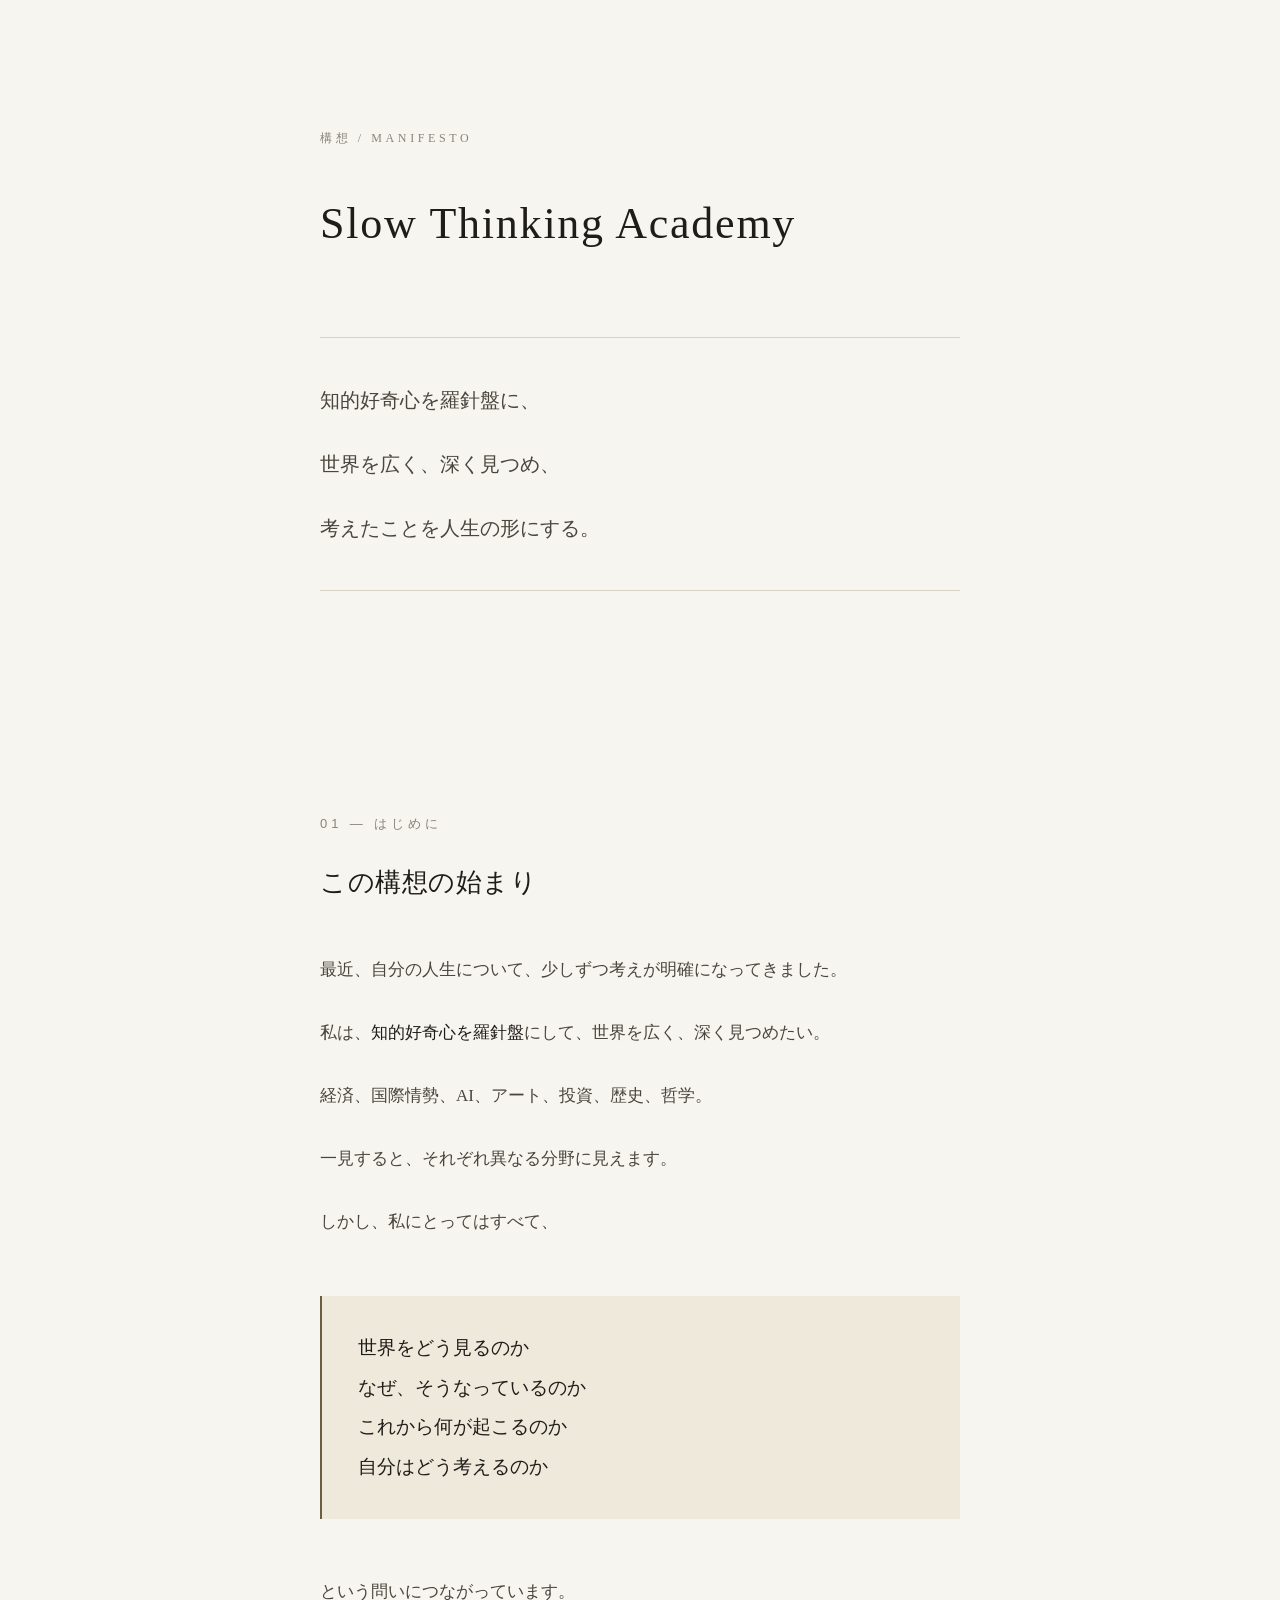
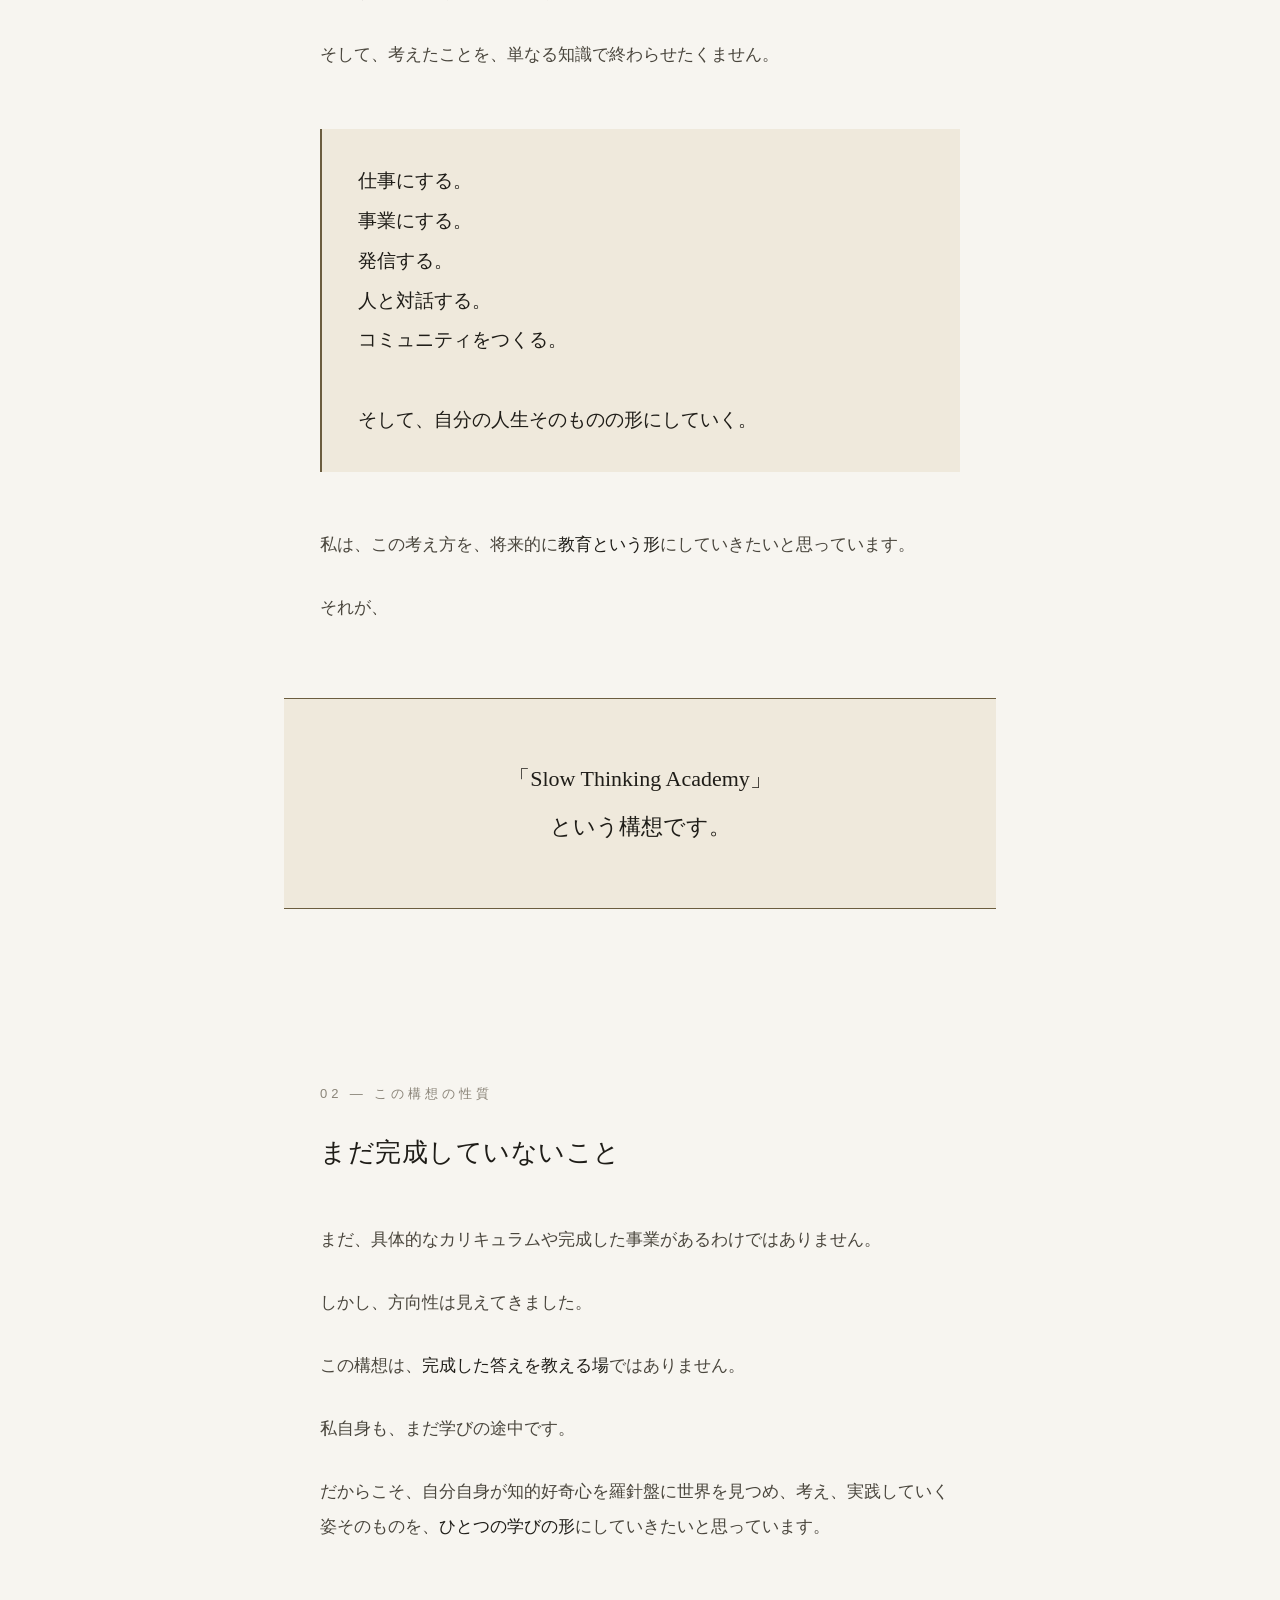
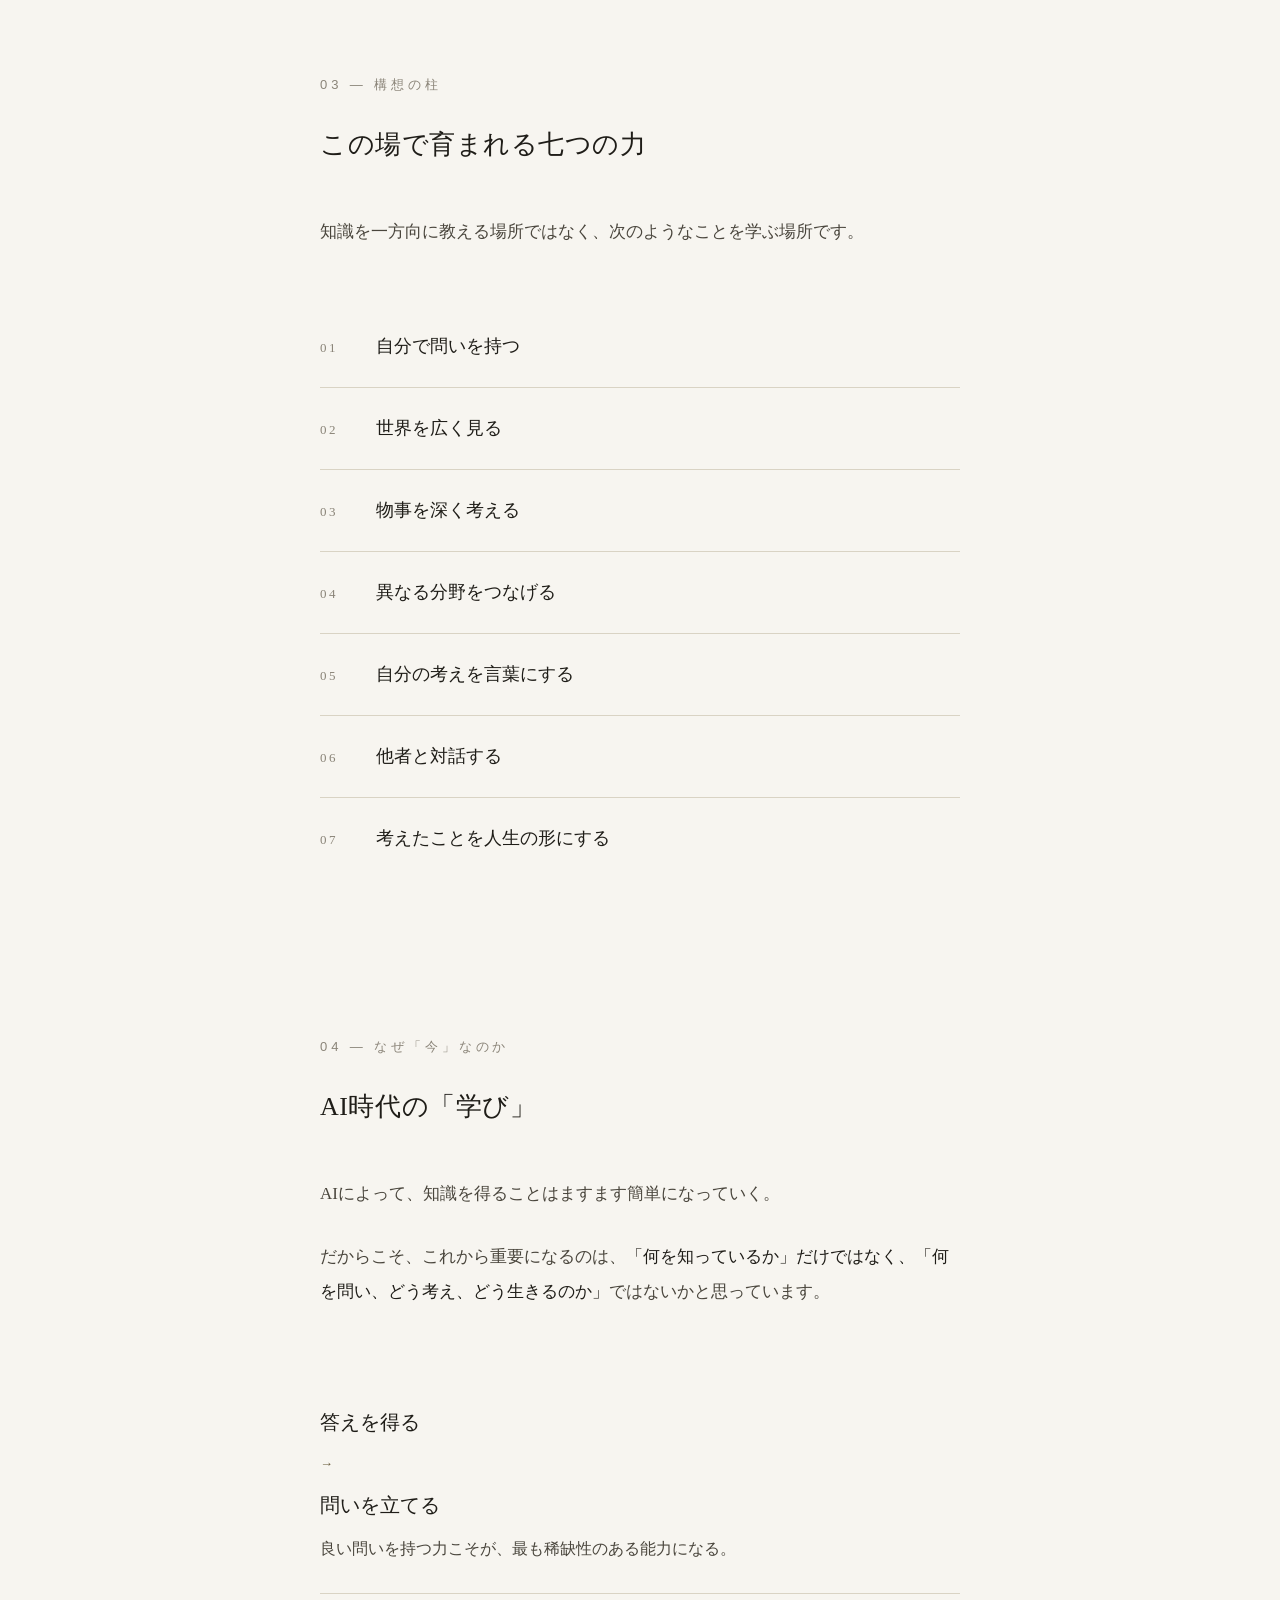
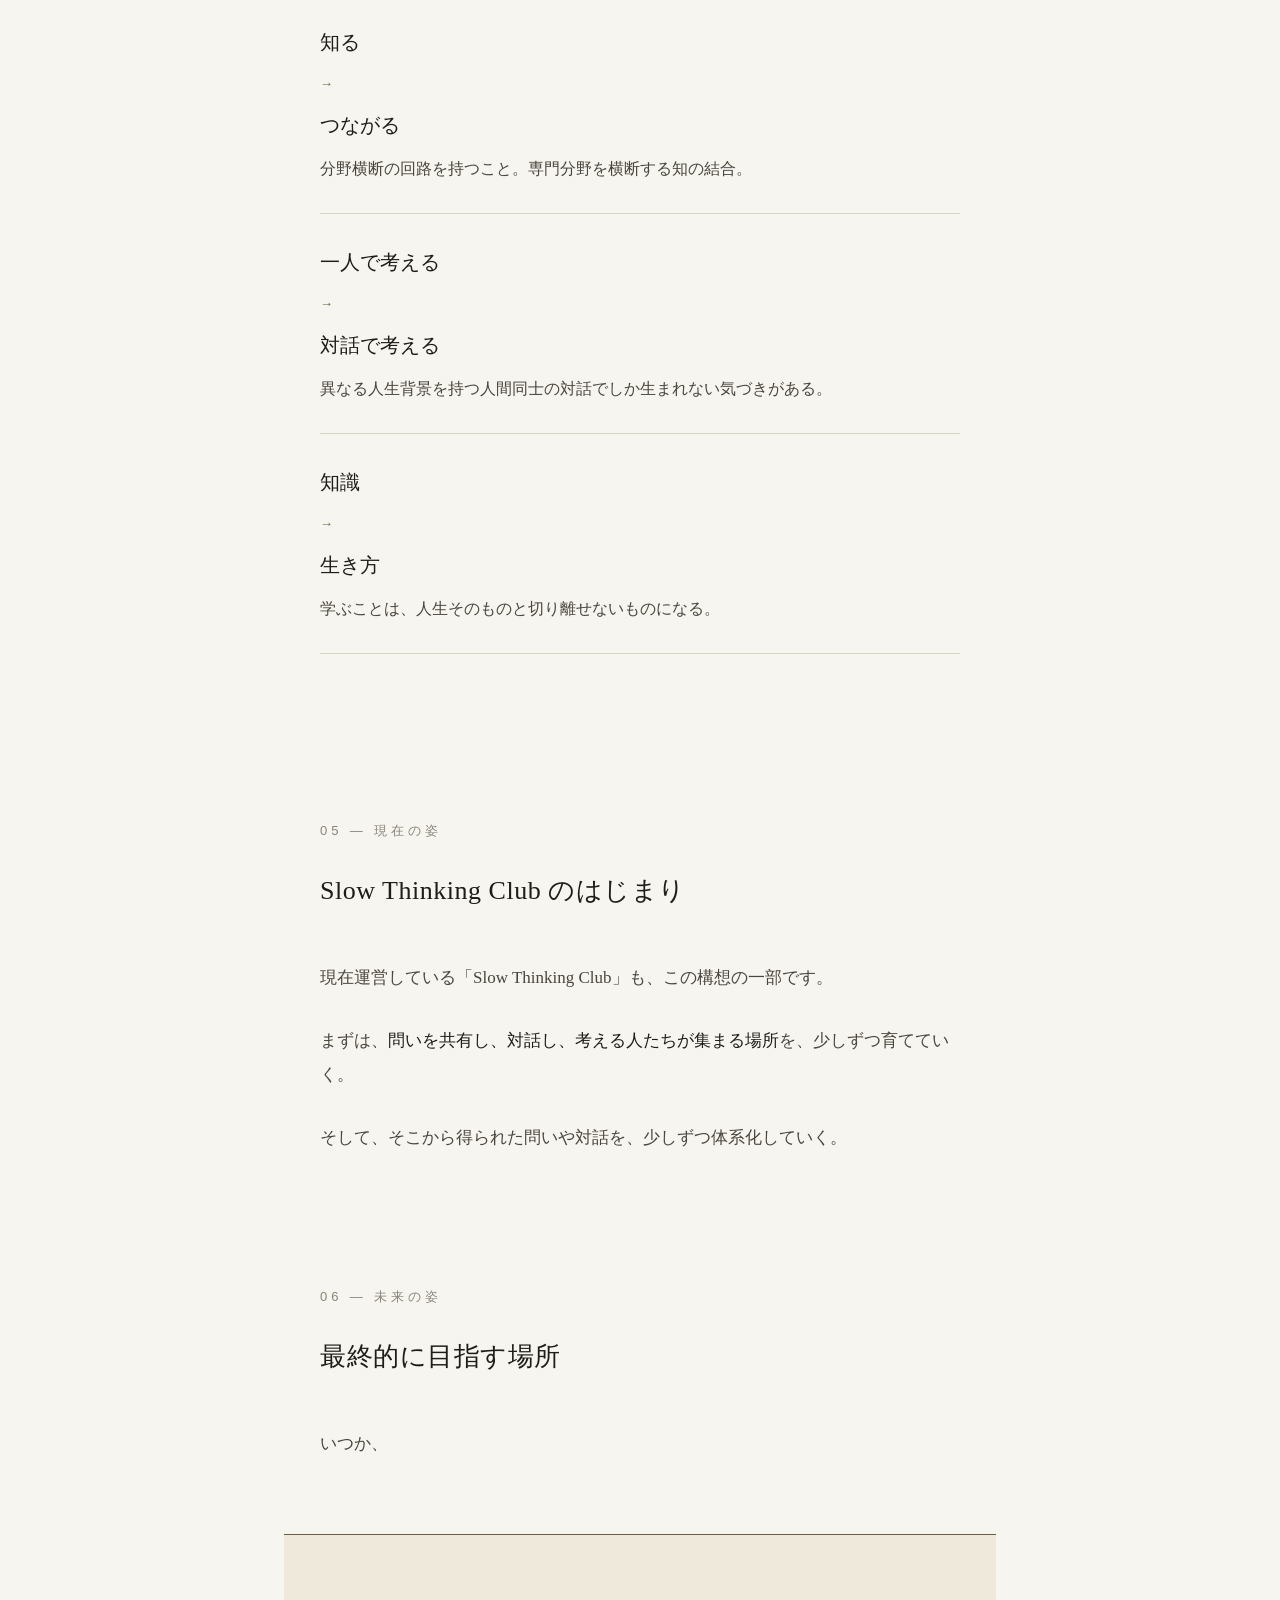
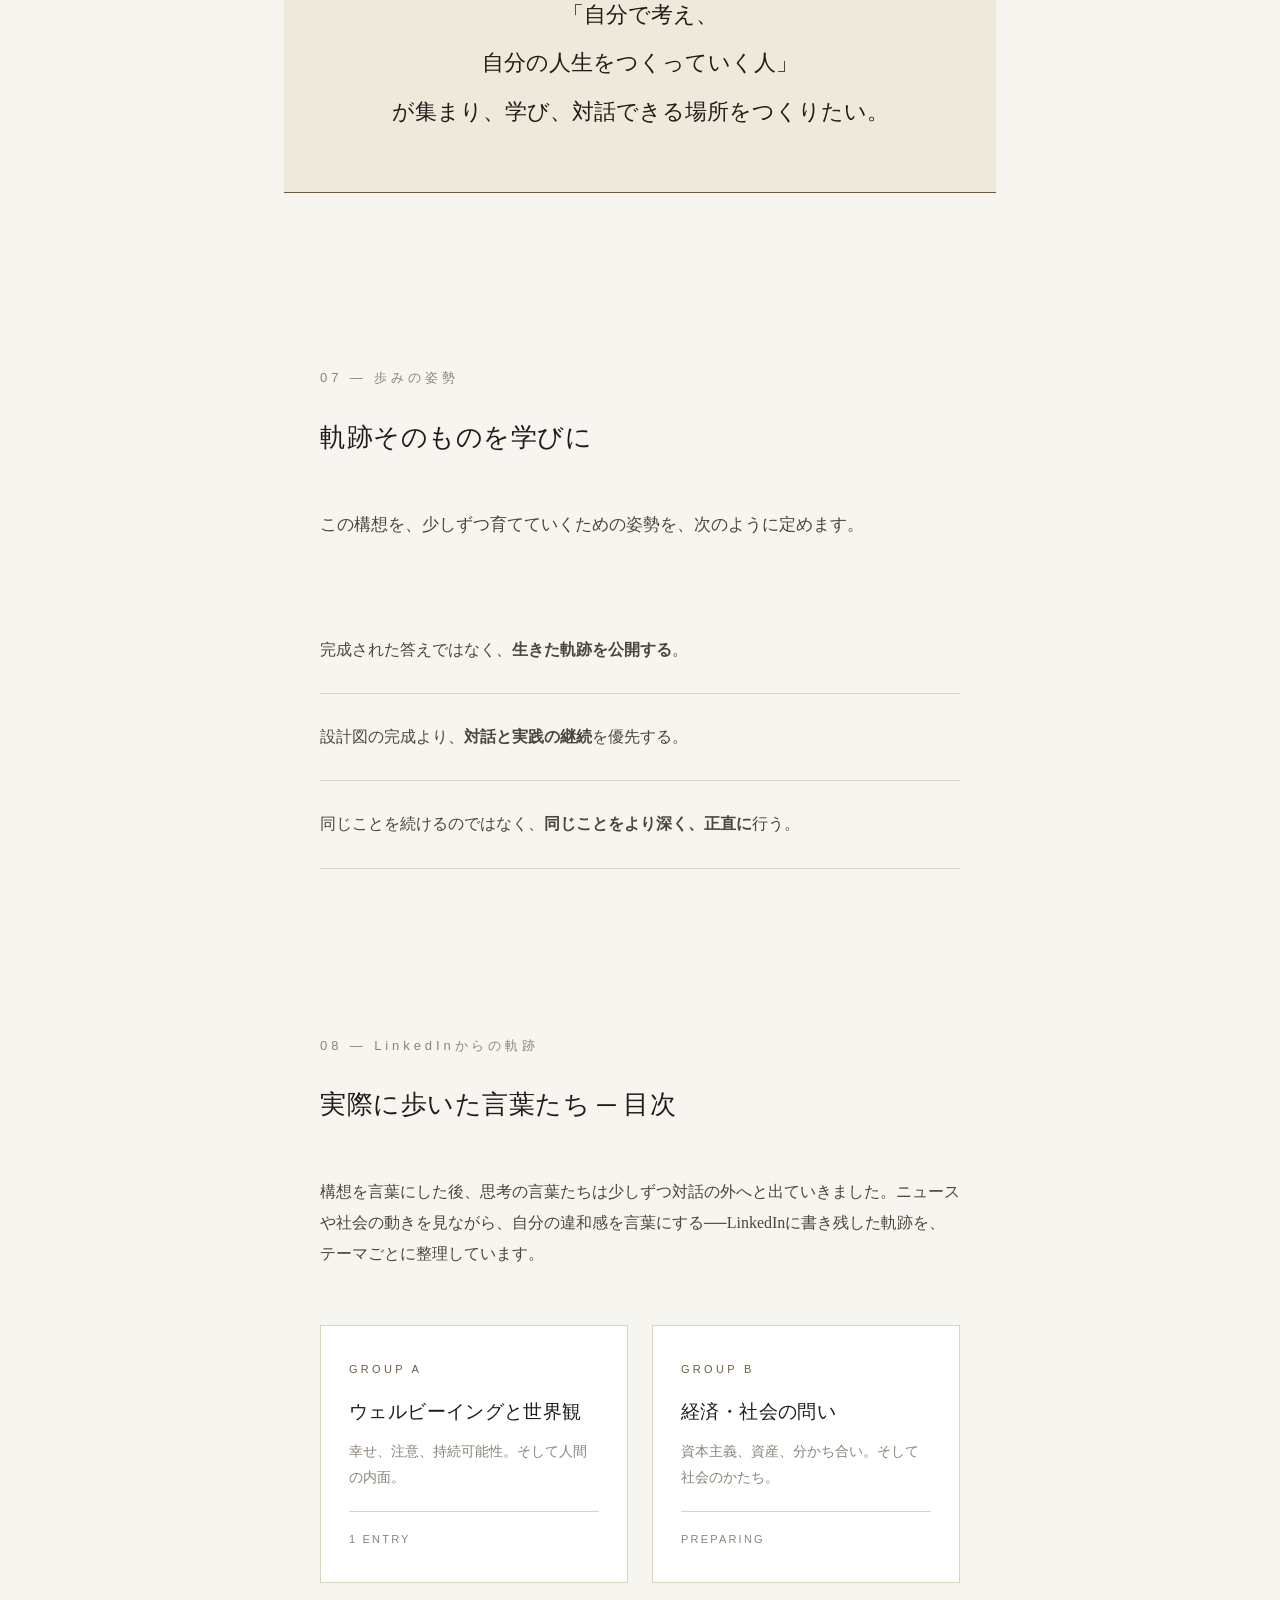
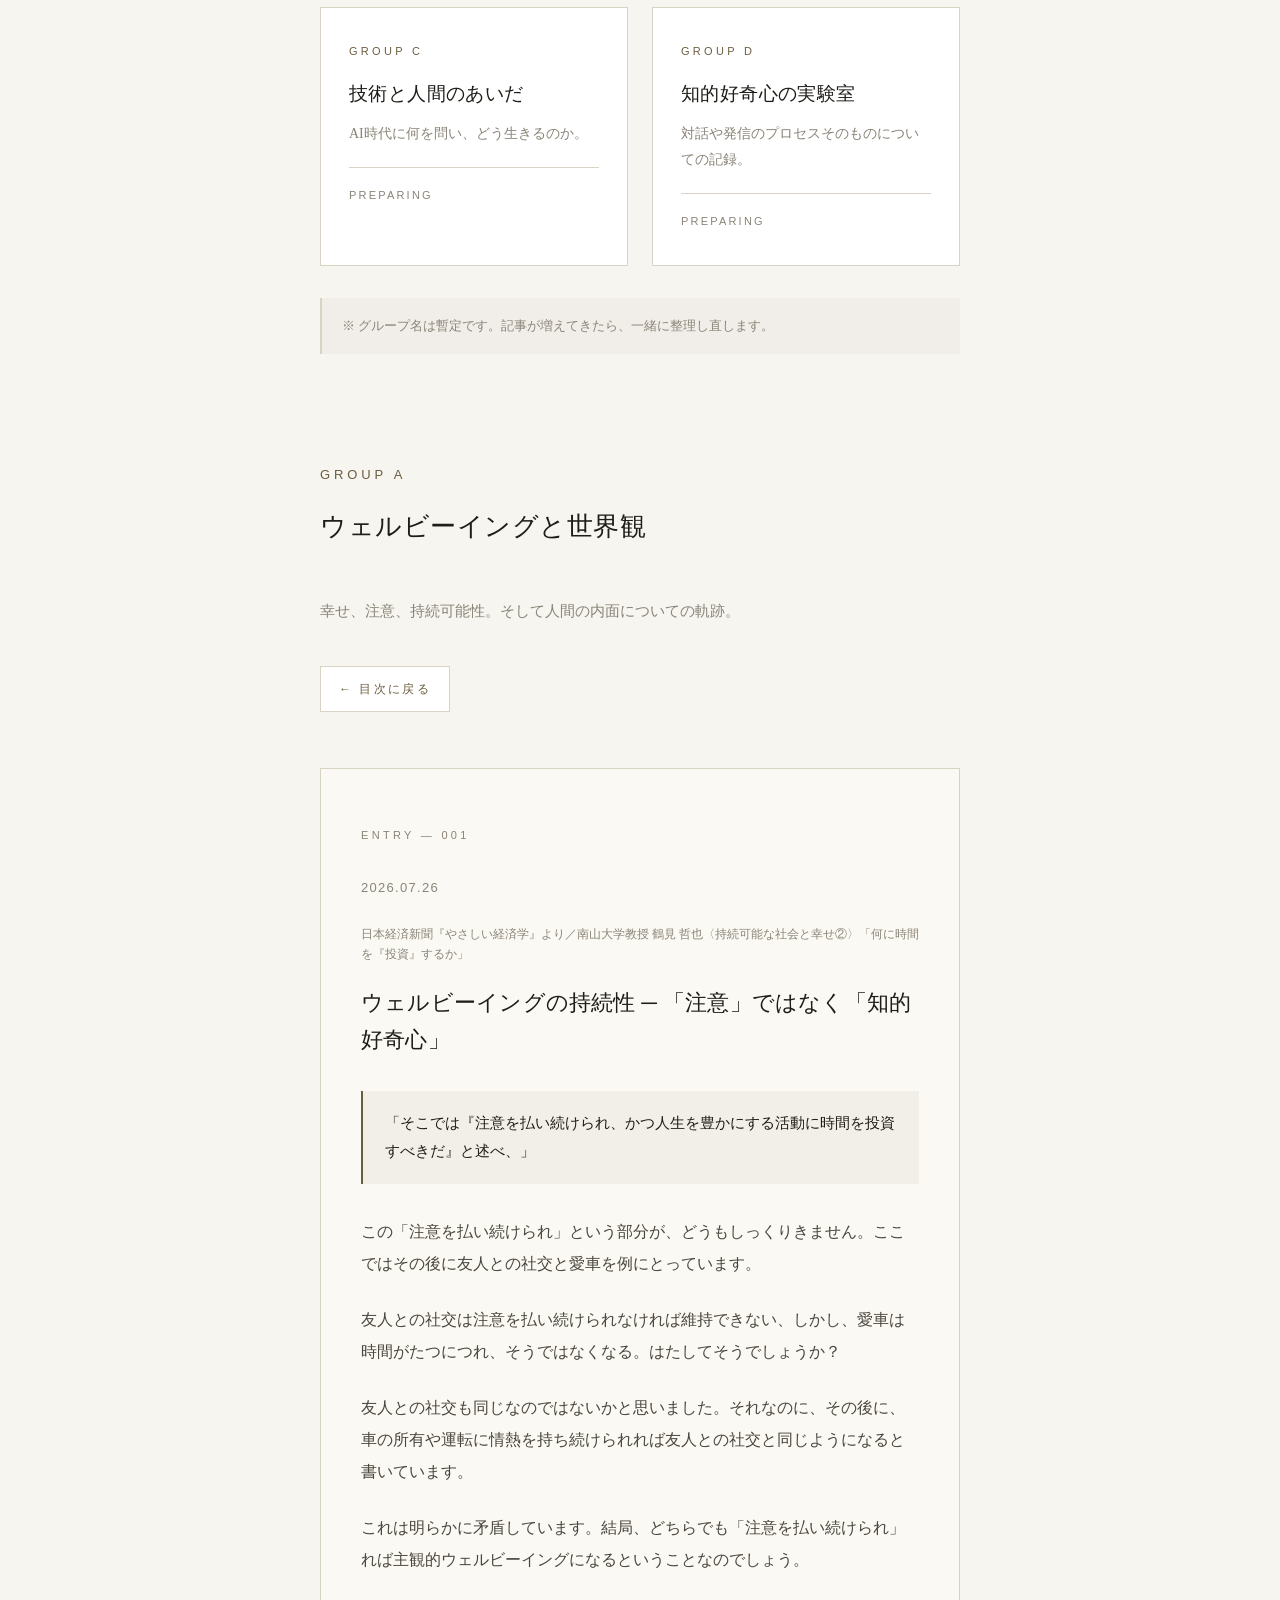
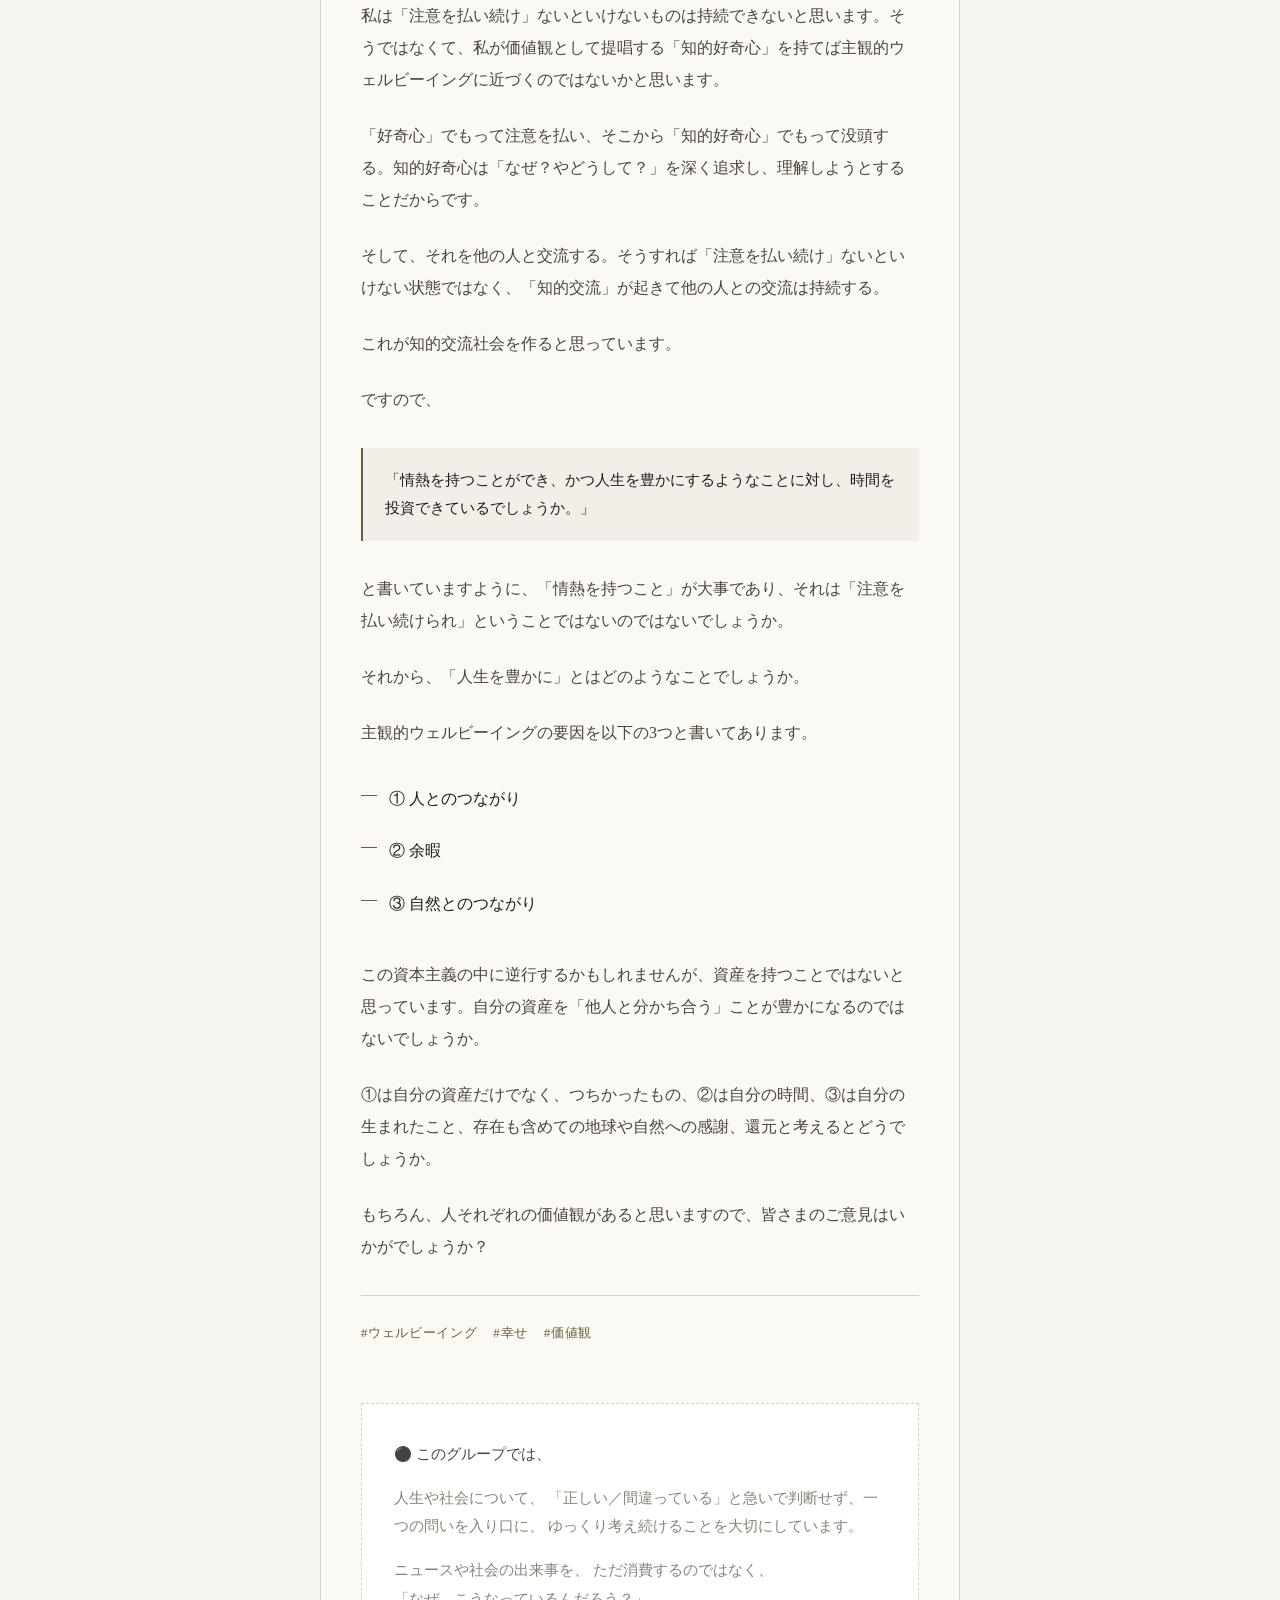
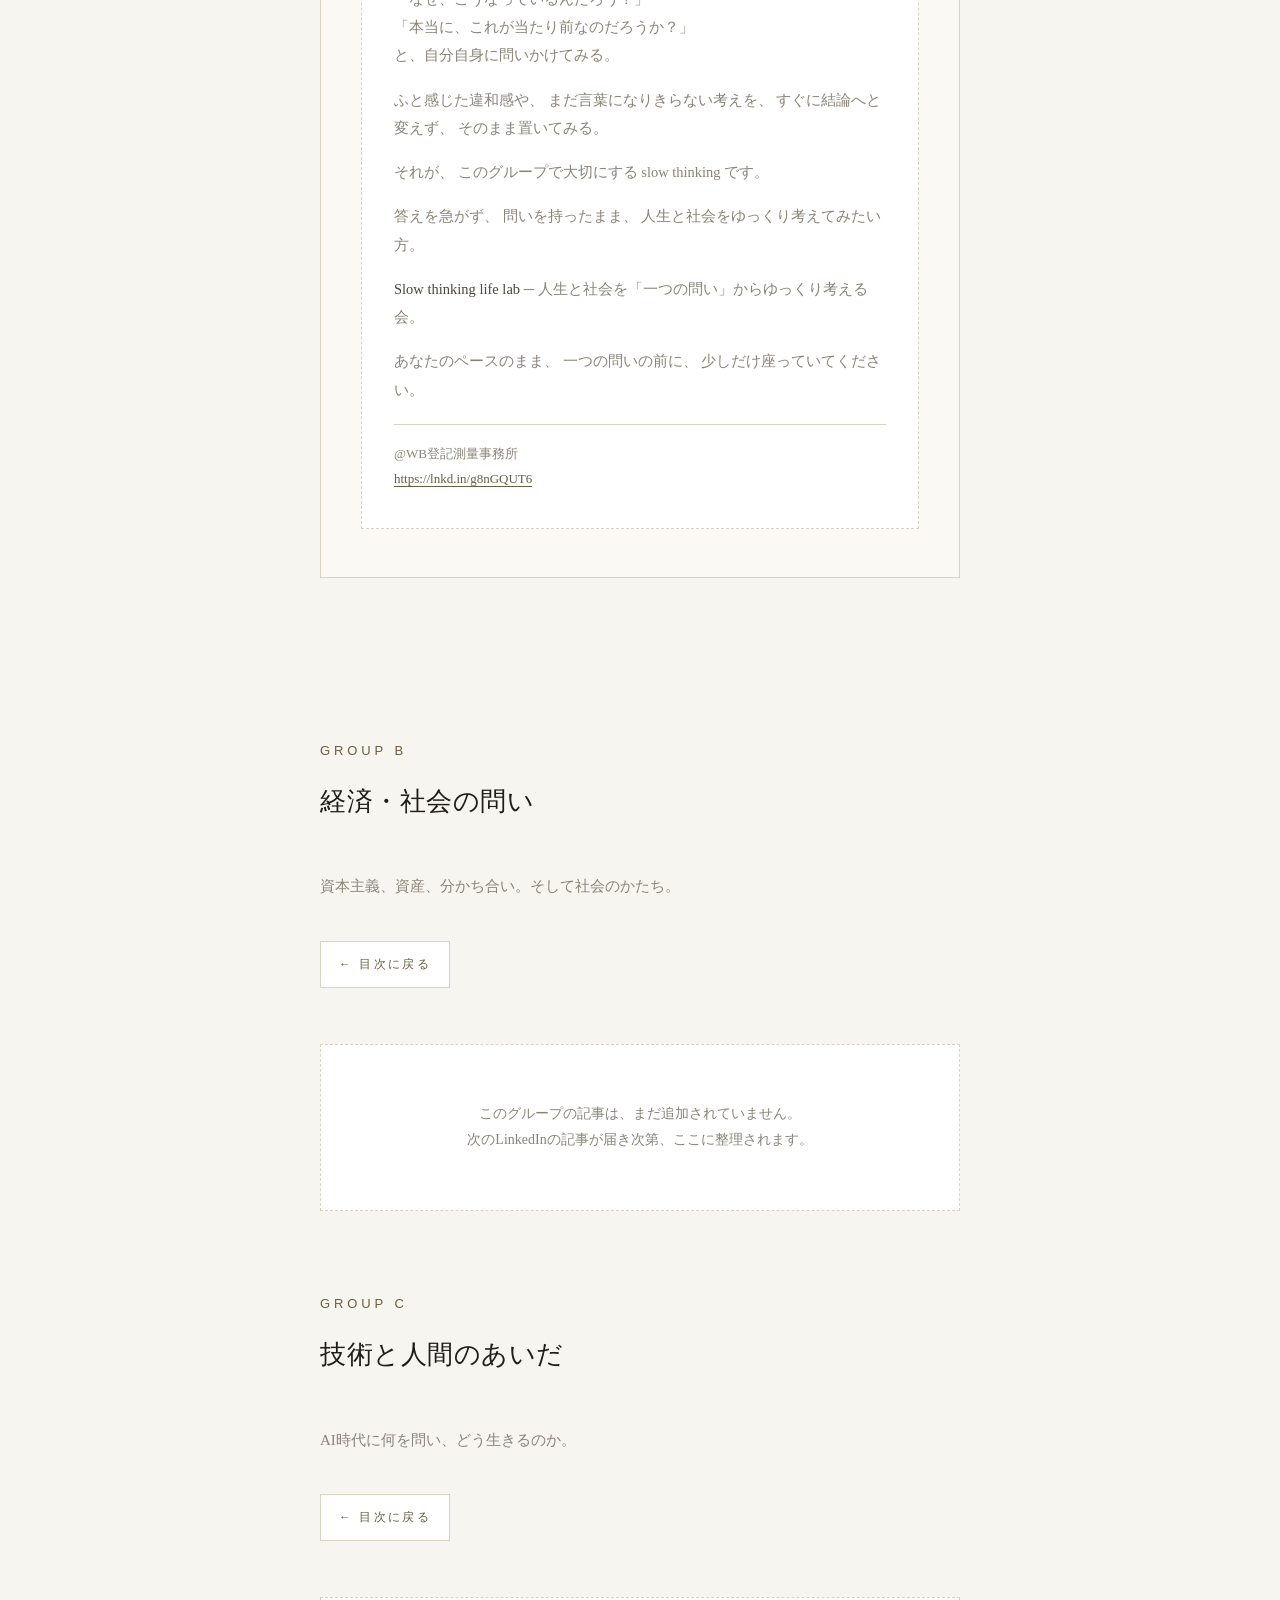
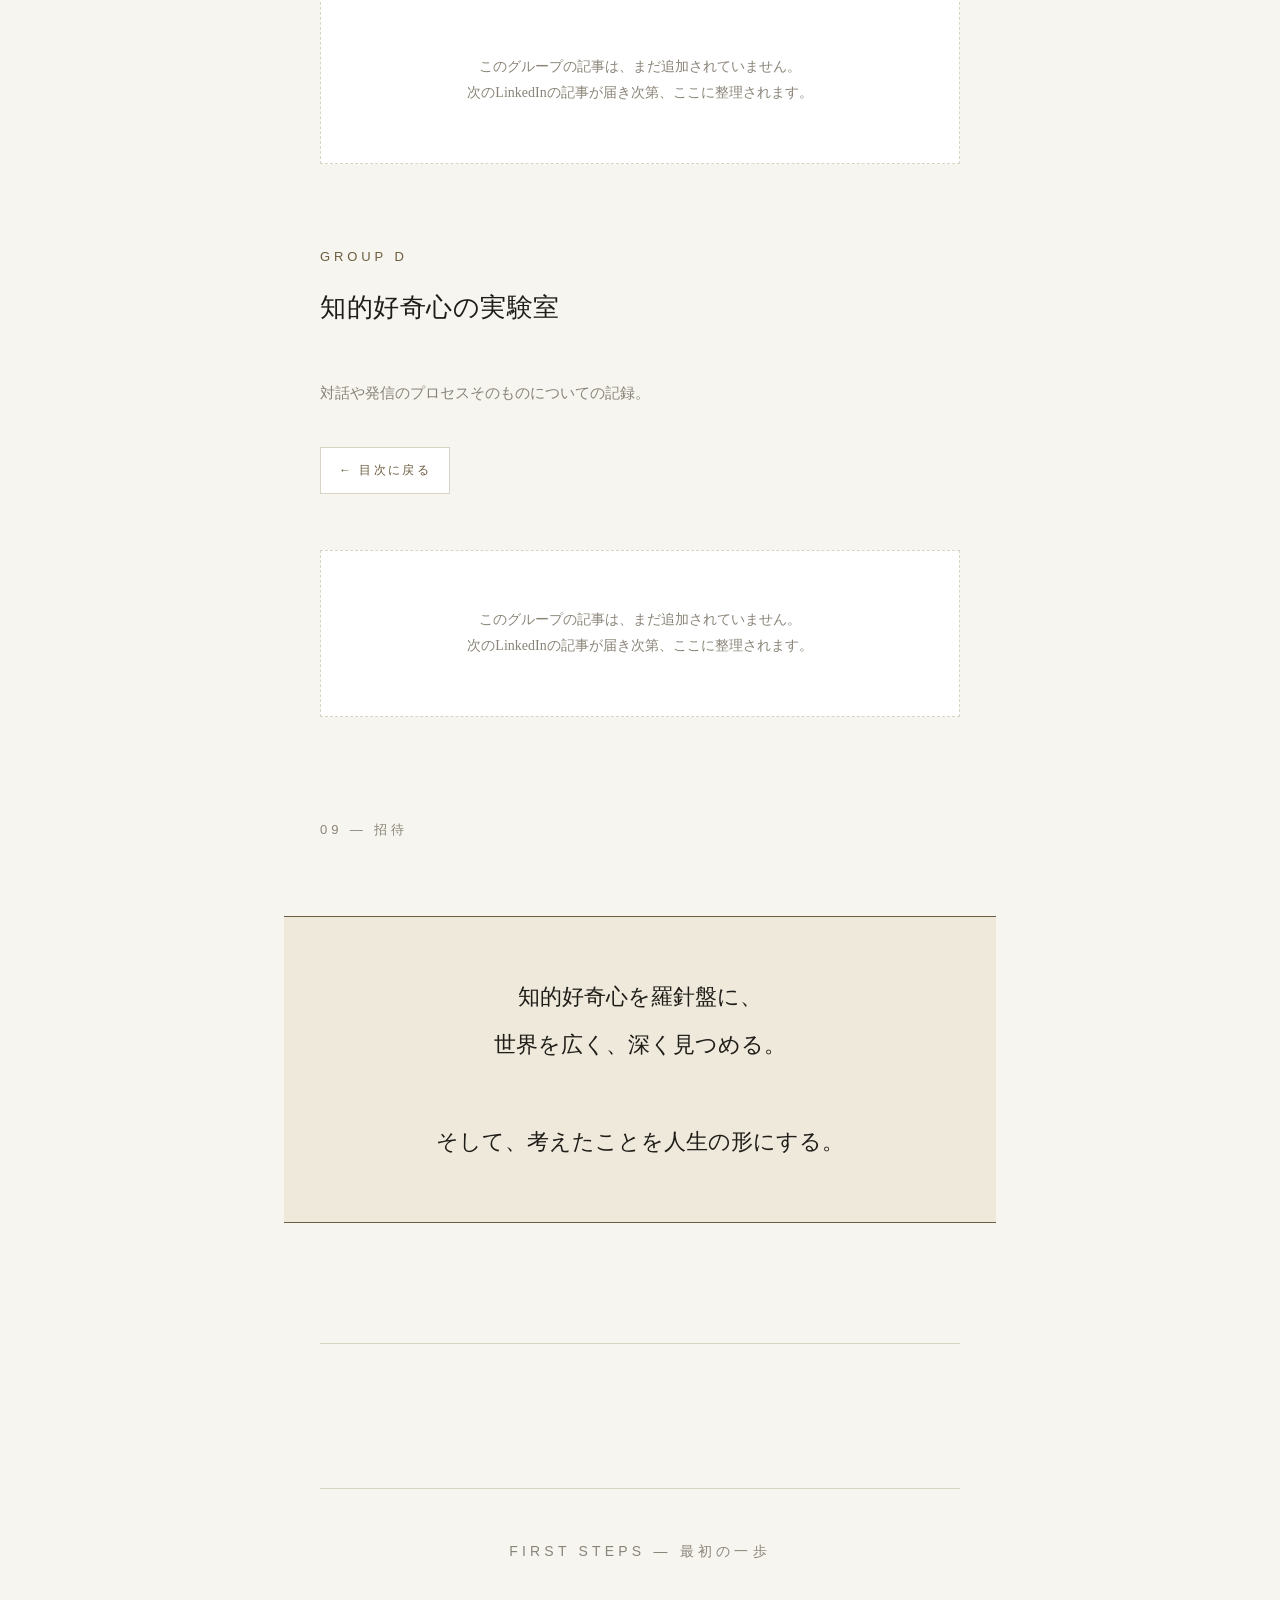
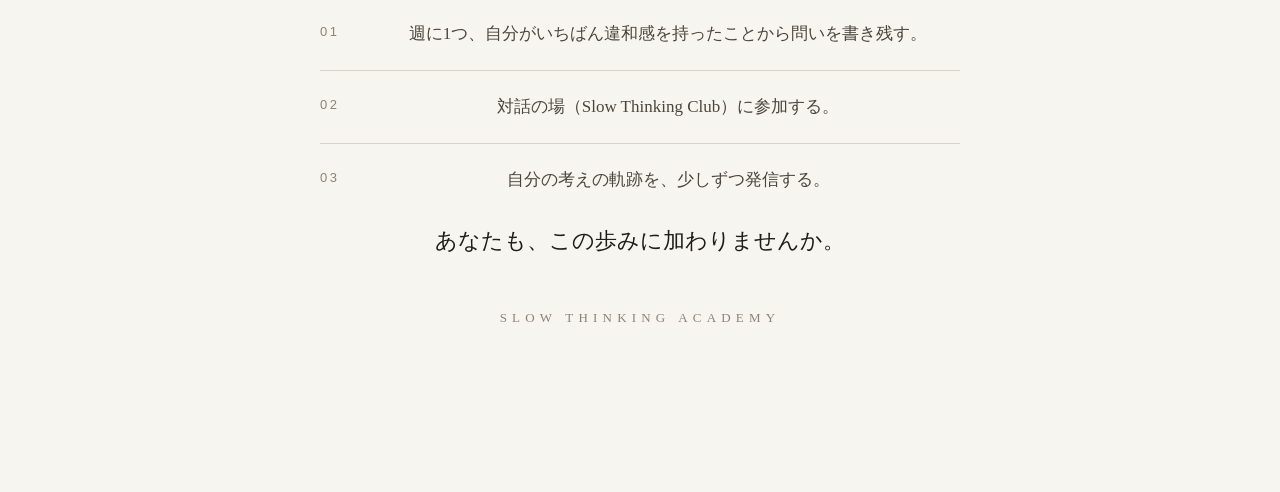
==== index.html @ 89cbb0d4 "Add files via upload" ====
<!DOCTYPE html>
<html lang="ja">
<head>
<meta charset="UTF-8">
<meta name="viewport" content="width=device-width, initial-scale=1.0">
<title>Slow Thinking Academy — 構想</title>
<style>
  :root {
    --bg: #f7f5f0;
    --ink: #1f1d18;
    --ink-soft: #4a463d;
    --ink-mute: #8a8478;
    --line: #d9d3c4;
    --accent: #6b5d3f;
    --quote: #efe9dc;
  }

  * { box-sizing: border-box; margin: 0; padding: 0; }

  html { scroll-behavior: smooth; }

  body {
    background: var(--bg);
    color: var(--ink);
    font-family: "Hiragino Mincho ProN", "Yu Mincho", "YuMincho", "Noto Serif JP", "Songti SC", serif;
    line-height: 2.05;
    font-size: 17px;
    -webkit-font-smoothing: antialiased;
    padding: 0;
  }

  .wrap {
    max-width: 720px;
    margin: 0 auto;
    padding: 80px 40px 160px;
  }

  /* ---------- ヘッダー ---------- */
  header {
    padding-top: 40px;
    padding-bottom: 120px;
  }

  .tag {
    display: inline-block;
    font-size: 12px;
    letter-spacing: 0.3em;
    color: var(--ink-mute);
    text-transform: uppercase;
    margin-bottom: 40px;
  }

  h1 {
    font-size: 44px;
    font-weight: 500;
    letter-spacing: 0.04em;
    line-height: 1.5;
    margin-bottom: 56px;
    color: var(--ink);
  }

  .lead {
    margin-top: 80px;
    padding: 40px 0;
    border-top: 1px solid var(--line);
    border-bottom: 1px solid var(--line);
  }

  .lead p {
    font-size: 20px;
    line-height: 2.2;
    color: var(--ink-soft);
    margin-bottom: 20px;
  }

  .lead p:last-child { margin-bottom: 0; }

  /* ---------- 章 ---------- */
  section {
    padding-top: 100px;
    scroll-margin-top: 40px;
  }

  .chapter-num {
    font-size: 13px;
    letter-spacing: 0.3em;
    color: var(--ink-mute);
    margin-bottom: 24px;
    font-family: "Helvetica Neue", sans-serif;
  }

  h2 {
    font-size: 26px;
    font-weight: 500;
    line-height: 1.7;
    margin-bottom: 48px;
    color: var(--ink);
    letter-spacing: 0.02em;
  }

  p {
    margin-bottom: 28px;
    color: var(--ink-soft);
  }

  p strong {
    color: var(--ink);
    font-weight: 500;
  }

  /* ---------- 引用 ---------- */
  .quote-block {
    margin: 56px 0;
    padding: 32px 36px;
    background: var(--quote);
    border-left: 2px solid var(--accent);
    font-size: 19px;
    line-height: 2.1;
    color: var(--ink);
  }

  .quote-block.with-margin {
    margin: 72px -36px;
    border-left: none;
    border-top: 1px solid var(--accent);
    border-bottom: 1px solid var(--accent);
    padding: 56px 36px;
    text-align: center;
    font-size: 22px;
    line-height: 2.2;
  }

  /* ---------- 7つの柱 ---------- */
  .principles {
    margin: 56px 0;
    padding: 0;
    list-style: none;
  }

  .principles li {
    display: flex;
    align-items: baseline;
    padding: 22px 0;
    border-bottom: 1px solid var(--line);
    font-size: 18px;
  }

  .principles li:last-child { border-bottom: none; }

  .principles .num {
    font-family: "Helvetica Neue", serif;
    font-size: 13px;
    color: var(--ink-mute);
    width: 56px;
    flex-shrink: 0;
    letter-spacing: 0.2em;
  }

  .principles .text {
    color: var(--ink);
  }

  /* ---------- キーコンセプト ---------- */
  .concept {
    margin: 64px 0;
    padding: 0;
  }

  .concept-item {
    padding: 28px 0;
    border-bottom: 1px solid var(--line);
  }

  .concept-jp {
    font-size: 20px;
    color: var(--ink);
    margin-bottom: 8px;
    font-weight: 500;
  }

  .concept-arrow {
    font-family: "Helvetica Neue", sans-serif;
    font-size: 13px;
    color: var(--accent);
    letter-spacing: 0.2em;
    margin-bottom: 8px;
  }

  .concept-desc {
    color: var(--ink-soft);
    font-size: 16px;
    line-height: 1.9;
  }

  /* ---------- 行動提案リスト ---------- */
  .actions {
    margin-top: 64px;
    padding: 48px 0 0;
    border-top: 1px solid var(--line);
  }

  .actions-title {
    font-size: 14px;
    letter-spacing: 0.3em;
    color: var(--ink-mute);
    margin-bottom: 32px;
    font-family: "Helvetica Neue", sans-serif;
  }

  .actions ol {
    list-style: none;
    counter-reset: action;
    padding: 0;
  }

  .actions li {
    counter-increment: action;
    padding: 20px 0;
    border-bottom: 1px solid var(--line);
    font-size: 17px;
    color: var(--ink-soft);
    line-height: 1.9;
    position: relative;
    padding-left: 56px;
  }

  .actions li::before {
    content: counter(action, decimal-leading-zero);
    position: absolute;
    left: 0;
    top: 22px;
    font-family: "Helvetica Neue", sans-serif;
    font-size: 13px;
    color: var(--ink-mute);
    letter-spacing: 0.2em;
  }

  .actions li:last-child { border-bottom: none; }

  /* ---------- 結び ---------- */
  footer {
    margin-top: 120px;
    padding-top: 80px;
    border-top: 1px solid var(--line);
    text-align: center;
  }

  .invite {
    font-size: 22px;
    line-height: 2.2;
    color: var(--ink);
    margin-bottom: 40px;
  }

  .signature {
    font-size: 13px;
    letter-spacing: 0.4em;
    color: var(--ink-mute);
    margin-top: 40px;
    text-transform: uppercase;
  }

  /* ---------- LinkedInからの軌跡 (投稿カード) ---------- */
  .posts-intro {
    margin-bottom: 56px;
    font-size: 16px;
    line-height: 1.95;
    color: var(--ink-soft);
  }
  .post {
    margin: 0 0 80px;
    padding: 48px 40px;
    background: #fbf9f3;
    border: 1px solid var(--line);
    scroll-margin-top: 40px;
  }
  .post-label {
    display: inline-block;
    font-family: "Helvetica Neue", "Hiragino Kaku Gothic ProN", sans-serif;
    font-size: 11px;
    letter-spacing: 0.3em;
    color: var(--ink-mute);
    margin-bottom: 28px;
  }
  .post-meta {
    display: flex;
    flex-wrap: wrap;
    gap: 24px;
    align-items: baseline;
    margin-bottom: 20px;
    font-size: 13px;
  }
  .post-date {
    font-family: "Helvetica Neue", sans-serif;
    color: var(--ink-mute);
    letter-spacing: 0.1em;
  }
  .post-source {
    color: var(--ink-mute);
    font-size: 12px;
    line-height: 1.6;
  }
  .post-title {
    font-size: 22px;
    font-weight: 500;
    line-height: 1.7;
    margin-bottom: 32px;
    color: var(--ink);
    letter-spacing: 0.01em;
  }
  .post-body p {
    margin-bottom: 24px;
    color: var(--ink-soft);
    font-size: 16px;
    line-height: 2;
  }
  .post-body p:last-child { margin-bottom: 0; }
  .post-source-quote {
    margin: 32px 0;
    padding: 18px 22px;
    background: rgba(107, 93, 63, 0.06);
    border-left: 2px solid var(--accent);
    font-size: 15px;
    line-height: 1.9;
    color: var(--ink);
  }
  .post-list {
    margin: 24px 0 28px;
    padding-left: 0;
    list-style: none;
  }
  .post-list li {
    padding: 10px 0 10px 28px;
    position: relative;
    font-size: 16px;
    color: var(--ink);
  }
  .post-list li::before {
    content: "";
    position: absolute;
    left: 0;
    top: 22px;
    width: 16px;
    height: 1px;
    background: var(--accent);
  }
  .post-tags {
    margin-top: 32px;
    padding-top: 24px;
    border-top: 1px solid var(--line);
    display: flex;
    flex-wrap: wrap;
    gap: 16px;
  }
  .post-tags span {
    font-size: 13px;
    color: var(--accent);
    letter-spacing: 0.05em;
  }
  .post-group-note {
    margin-top: 56px;
    padding: 36px 32px;
    background: #ffffff;
    border: 1px dashed var(--line);
  }
  .post-group-note p {
    font-size: 14.5px;
    line-height: 1.95;
    margin-bottom: 16px;
    color: var(--ink-mute);
  }
  .post-group-note strong {
    color: var(--ink-soft);
    font-weight: 500;
  }
  .post-group-link {
    margin-top: 20px;
    padding-top: 16px;
    border-top: 1px solid var(--line);
    font-size: 13px !important;
    color: var(--accent);
  }
  .post-group-link a {
    color: var(--accent);
    text-decoration: none;
    border-bottom: 1px solid var(--accent);
    word-break: break-all;
  }

  /* ---------- グループインデックス ---------- */
  .group-index-grid {
    display: grid;
    grid-template-columns: 1fr 1fr;
    gap: 24px;
    margin: 48px 0 32px;
  }
  .group-card {
    display: block;
    text-decoration: none;
    background: #ffffff;
    border: 1px solid var(--line);
    padding: 32px 28px;
    transition: background 0.25s ease, border-color 0.25s ease;
    color: inherit;
  }
  .group-card:hover {
    background: var(--quote);
    border-color: var(--accent);
  }
  .group-card-num {
    font-family: "Helvetica Neue", sans-serif;
    font-size: 11px;
    letter-spacing: 0.3em;
    color: var(--accent);
    margin-bottom: 16px;
  }
  .group-card-title {
    font-size: 19px;
    font-weight: 500;
    line-height: 1.6;
    margin-bottom: 12px;
    color: var(--ink);
    letter-spacing: 0.02em;
  }
  .group-card-desc {
    font-size: 14px;
    line-height: 1.85;
    color: var(--ink-mute);
    margin-bottom: 20px;
  }
  .group-card-meta {
    font-family: "Helvetica Neue", sans-serif;
    font-size: 11px;
    letter-spacing: 0.2em;
    color: var(--ink-mute);
    border-top: 1px solid var(--line);
    padding-top: 16px;
  }
  .group-note {
    font-size: 13px;
    color: var(--ink-mute);
    line-height: 1.9;
    padding: 16px 20px;
    background: rgba(107, 93, 63, 0.04);
    border-left: 2px solid var(--line);
  }

  /* ---------- グループセクション ---------- */
  .group-section { padding-top: 80px; }
  .group-section .group-label {
    font-size: 13px;
    letter-spacing: 0.3em;
    color: var(--accent);
    margin-bottom: 16px;
    font-family: "Helvetica Neue", sans-serif;
  }
  .group-section .group-desc {
    font-size: 15px;
    color: var(--ink-mute);
    line-height: 1.9;
    margin-bottom: 40px;
    max-width: 600px;
  }
  .back-link {
    display: inline-block;
    margin-bottom: 56px;
    padding: 10px 18px;
    font-family: "Helvetica Neue", "Hiragino Kaku Gothic ProN", sans-serif;
    font-size: 12px;
    letter-spacing: 0.2em;
    color: var(--accent);
    text-decoration: none;
    border: 1px solid var(--line);
    background: #ffffff;
    transition: background 0.2s ease, border-color 0.2s ease;
  }
  .back-link:hover {
    background: var(--quote);
    border-color: var(--accent);
  }
  .back-link::before {
    content: "← ";
  }

  /* 空グループのメッセージ */
  .empty-group {
    padding: 56px 32px;
    background: #ffffff;
    border: 1px dashed var(--line);
    text-align: center;
  }
  .empty-group p {
    font-size: 14px;
    color: var(--ink-mute);
    line-height: 1.9;
    margin-bottom: 0;
  }

  @media (max-width: 640px) {
    body { font-size: 16px; }
    .wrap { padding: 60px 24px 120px; }
    h1 { font-size: 34px; }
    h2 { font-size: 22px; }
    .lead p { font-size: 18px; }
    .quote-block.with-margin { margin: 56px 0; font-size: 19px; padding: 40px 24px; }
    section { padding-top: 80px; }
    .post { padding: 32px 24px; margin-bottom: 56px; }
    .post-title { font-size: 19px; }
    .post-meta { flex-direction: column; gap: 8px; }
    .group-index-grid { grid-template-columns: 1fr; gap: 16px; }
    .group-card { padding: 24px 20px; }
  }
</style>
</head>
<body>
  <div class="wrap">

    <header>
      <span class="tag">構想 / MANIFESTO</span>
      <h1>Slow Thinking Academy</h1>

      <div class="lead">
        <p>知的好奇心を羅針盤に、</p>
        <p>世界を広く、深く見つめ、</p>
        <p>考えたことを人生の形にする。</p>
      </div>
    </header>

    <!-- 1 -->
    <section>
      <div class="chapter-num">01 — はじめに</div>
      <h2>この構想の始まり</h2>

      <p>最近、自分の人生について、少しずつ考えが明確になってきました。</p>

      <p>私は、<strong>知的好奇心を羅針盤</strong>にして、世界を広く、深く見つめたい。</p>

      <p>経済、国際情勢、AI、アート、投資、歴史、哲学。</p>

      <p>一見すると、それぞれ異なる分野に見えます。</p>

      <p>しかし、私にとってはすべて、</p>

      <div class="quote-block">
        世界をどう見るのか<br>
        なぜ、そうなっているのか<br>
        これから何が起こるのか<br>
        自分はどう考えるのか
      </div>

      <p>という問いにつながっています。</p>

      <p>そして、考えたことを、単なる知識で終わらせたくません。</p>

      <div class="quote-block">
        仕事にする。<br>
        事業にする。<br>
        発信する。<br>
        人と対話する。<br>
        コミュニティをつくる。<br><br>
        そして、自分の人生そのものの形にしていく。
      </div>

      <p>私は、この考え方を、将来的に<strong>教育という形</strong>にしていきたいと思っています。</p>

      <p>それが、</p>

      <div class="quote-block with-margin">
        「Slow Thinking Academy」<br>
        という構想です。
      </div>
    </section>

    <!-- 2 -->
    <section>
      <div class="chapter-num">02 — この構想の性質</div>
      <h2>まだ完成していないこと</h2>

      <p>まだ、具体的なカリキュラムや完成した事業があるわけではありません。</p>

      <p>しかし、方向性は見えてきました。</p>

      <p>この構想は、<strong>完成した答えを教える場</strong>ではありません。</p>

      <p>私自身も、まだ学びの途中です。</p>

      <p>だからこそ、自分自身が知的好奇心を羅針盤に世界を見つめ、考え、実践していく姿そのものを、<strong>ひとつの学びの形</strong>にしていきたいと思っています。</p>
    </section>

    <!-- 3 -->
    <section>
      <div class="chapter-num">03 — 構想の柱</div>
      <h2>この場で育まれる七つの力</h2>

      <p>知識を一方向に教える場所ではなく、次のようなことを学ぶ場所です。</p>

      <ul class="principles">
        <li><span class="num">01</span><span class="text">自分で問いを持つ</span></li>
        <li><span class="num">02</span><span class="text">世界を広く見る</span></li>
        <li><span class="num">03</span><span class="text">物事を深く考える</span></li>
        <li><span class="num">04</span><span class="text">異なる分野をつなげる</span></li>
        <li><span class="num">05</span><span class="text">自分の考えを言葉にする</span></li>
        <li><span class="num">06</span><span class="text">他者と対話する</span></li>
        <li><span class="num">07</span><span class="text">考えたことを人生の形にする</span></li>
      </ul>
    </section>

    <!-- 4 -->
    <section>
      <div class="chapter-num">04 — なぜ「今」なのか</div>
      <h2>AI時代の「学び」</h2>

      <p>AIによって、知識を得ることはますます簡単になっていく。</p>

      <p>だからこそ、これから重要になるのは、<strong>「何を知っているか」だけではなく、「何を問い、どう考え、どう生きるのか」</strong>ではないかと思っています。</p>

      <div class="concept">
        <div class="concept-item">
          <div class="concept-jp">答えを得る</div>
          <div class="concept-arrow">→</div>
          <div class="concept-jp">問いを立てる</div>
          <div class="concept-desc">良い問いを持つ力こそが、最も稀缺性のある能力になる。</div>
        </div>
        <div class="concept-item">
          <div class="concept-jp">知る</div>
          <div class="concept-arrow">→</div>
          <div class="concept-jp">つながる</div>
          <div class="concept-desc">分野横断の回路を持つこと。専門分野を横断する知の結合。</div>
        </div>
        <div class="concept-item">
          <div class="concept-jp">一人で考える</div>
          <div class="concept-arrow">→</div>
          <div class="concept-jp">対話で考える</div>
          <div class="concept-desc">異なる人生背景を持つ人間同士の対話でしか生まれない気づきがある。</div>
        </div>
        <div class="concept-item">
          <div class="concept-jp">知識</div>
          <div class="concept-arrow">→</div>
          <div class="concept-jp">生き方</div>
          <div class="concept-desc">学ぶことは、人生そのものと切り離せないものになる。</div>
        </div>
      </div>
    </section>

    <!-- 5 -->
    <section>
      <div class="chapter-num">05 — 現在の姿</div>
      <h2>Slow Thinking Club のはじまり</h2>

      <p>現在運営している「Slow Thinking Club」も、この構想の一部です。</p>

      <p>まずは、<strong>問いを共有し、対話し、考える人たちが集まる場所</strong>を、少しずつ育てていく。</p>

      <p>そして、そこから得られた問いや対話を、少しずつ体系化していく。</p>
    </section>

    <!-- 6 -->
    <section>
      <div class="chapter-num">06 — 未来の姿</div>
      <h2>最終的に目指す場所</h2>

      <p>いつか、</p>

      <div class="quote-block with-margin">
        「自分で考え、<br>
        自分の人生をつくっていく人」<br>
        が集まり、学び、対話できる場所をつくりたい。
      </div>
    </section>

    <!-- 7 -->
    <section>
      <div class="chapter-num">07 — 歩みの姿勢</div>
      <h2>軌跡そのものを学びに</h2>

      <p>この構想を、少しずつ育てていくための姿勢を、次のように定めます。</p>

      <div class="concept">
        <div class="concept-item">
          <div class="concept-desc">完成された答えではなく、<strong>生きた軌跡を公開する</strong>。</div>
        </div>
        <div class="concept-item">
          <div class="concept-desc">設計図の完成より、<strong>対話と実践の継続</strong>を優先する。</div>
        </div>
        <div class="concept-item">
          <div class="concept-desc">同じことを続けるのではなく、<strong>同じことをより深く、正直に</strong>行う。</div>
        </div>
      </div>
    </section>

    <!-- 8 — LinkedInからの軌跡 目次 -->
    <section id="group-index">
      <div class="chapter-num">08 — LinkedInからの軌跡</div>
      <h2>実際に歩いた言葉たち ─ 目次</h2>

      <p class="posts-intro">構想を言葉にした後、思考の言葉たちは少しずつ対話の外へと出ていきました。ニュースや社会の動きを見ながら、自分の違和感を言葉にする──LinkedInに書き残した軌跡を、テーマごとに整理しています。</p>

      <nav class="group-index-grid">
        <a class="group-card" href="#group-a">
          <div class="group-card-num">GROUP A</div>
          <div class="group-card-title">ウェルビーイングと世界観</div>
          <div class="group-card-desc">幸せ、注意、持続可能性。そして人間の内面。</div>
          <div class="group-card-meta">1 ENTRY</div>
        </a>
        <a class="group-card" href="#group-b">
          <div class="group-card-num">GROUP B</div>
          <div class="group-card-title">経済・社会の問い</div>
          <div class="group-card-desc">資本主義、資産、分かち合い。そして社会のかたち。</div>
          <div class="group-card-meta">PREPARING</div>
        </a>
        <a class="group-card" href="#group-c">
          <div class="group-card-num">GROUP C</div>
          <div class="group-card-title">技術と人間のあいだ</div>
          <div class="group-card-desc">AI時代に何を問い、どう生きるのか。</div>
          <div class="group-card-meta">PREPARING</div>
        </a>
        <a class="group-card" href="#group-d">
          <div class="group-card-num">GROUP D</div>
          <div class="group-card-title">知的好奇心の実験室</div>
          <div class="group-card-desc">対話や発信のプロセスそのものについての記録。</div>
          <div class="group-card-meta">PREPARING</div>
        </a>
      </nav>

      <p class="group-note">※ グループ名は暫定です。記事が増えてきたら、一緒に整理し直します。</p>
    </section>

    <!-- Group A — ウェルビーイングと世界観 -->
    <section id="group-a" class="group-section">
      <div class="group-label">GROUP A</div>
      <h2>ウェルビーイングと世界観</h2>
      <p class="group-desc">幸せ、注意、持続可能性。そして人間の内面についての軌跡。</p>
      <a class="back-link" href="#group-index">目次に戻る</a>

      <div class="post" id="entry-001">
        <span class="post-label">ENTRY — 001</span>
        <div class="post-meta">
          <span class="post-date">2026.07.26</span>
          <span class="post-source">日本経済新聞『やさしい経済学』より／南山大学教授 鶴見 哲也〈持続可能な社会と幸せ②〉「何に時間を『投資』するか」</span>
        </div>
        <h3 class="post-title">ウェルビーイングの持続性 ─ 「注意」ではなく「知的好奇心」</h3>

        <div class="post-body">

          <div class="post-source-quote">
            「そこでは『注意を払い続けられ、かつ人生を豊かにする活動に時間を投資すべきだ』と述べ、」
          </div>

          <p>この「注意を払い続けられ」という部分が、どうもしっくりきません。ここではその後に友人との社交と愛車を例にとっています。</p>

          <p>友人との社交は注意を払い続けられなければ維持できない、しかし、愛車は時間がたつにつれ、そうではなくなる。はたしてそうでしょうか？</p>

          <p>友人との社交も同じなのではないかと思いました。それなのに、その後に、車の所有や運転に情熱を持ち続けられれば友人との社交と同じようになると書いています。</p>

          <p>これは明らかに矛盾しています。結局、どちらでも「注意を払い続けられ」れば主観的ウェルビーイングになるということなのでしょう。</p>

          <p>私は「注意を払い続け」ないといけないものは持続できないと思います。そうではなくて、私が価値観として提唱する「知的好奇心」を持てば主観的ウェルビーイングに近づくのではないかと思います。</p>

          <p>「好奇心」でもって注意を払い、そこから「知的好奇心」でもって没頭する。知的好奇心は「なぜ？やどうして？」を深く追求し、理解しようとすることだからです。</p>

          <p>そして、それを他の人と交流する。そうすれば「注意を払い続け」ないといけない状態ではなく、「知的交流」が起きて他の人との交流は持続する。</p>

          <p>これが知的交流社会を作ると思っています。</p>

          <p>ですので、</p>

          <div class="post-source-quote">
            「情熱を持つことができ、かつ人生を豊かにするようなことに対し、時間を投資できているでしょうか。」
          </div>

          <p>と書いていますように、「情熱を持つこと」が大事であり、それは「注意を払い続けられ」ということではないのではないでしょうか。</p>

          <p>それから、「人生を豊かに」とはどのようなことでしょうか。</p>

          <p>主観的ウェルビーイングの要因を以下の3つと書いてあります。</p>

          <ul class="post-list">
            <li>① 人とのつながり</li>
            <li>② 余暇</li>
            <li>③ 自然とのつながり</li>
          </ul>

          <p>この資本主義の中に逆行するかもしれませんが、資産を持つことではないと思っています。自分の資産を「他人と分かち合う」ことが豊かになるのではないでしょうか。</p>

          <p>①は自分の資産だけでなく、つちかったもの、②は自分の時間、③は自分の生まれたこと、存在も含めての地球や自然への感謝、還元と考えるとどうでしょうか。</p>

          <p>もちろん、人それぞれの価値観があると思いますので、皆さまのご意見はいかがでしょうか？</p>

          <div class="post-tags">
            <span>#ウェルビーイング</span>
            <span>#幸せ</span>
            <span>#価値観</span>
          </div>

          <div class="post-group-note">
            <p><strong>⚫ このグループでは、</strong></p>
            <p>人生や社会について、 「正しい／間違っている」と急いで判断せず、一つの問いを入り口に、 ゆっくり考え続けることを大切にしています。</p>
            <p>ニュースや社会の出来事を、 ただ消費するのではなく、<br>「なぜ、こうなっているんだろう？」<br>「本当に、これが当たり前なのだろうか？」<br>と、自分自身に問いかけてみる。</p>
            <p>ふと感じた違和感や、 まだ言葉になりきらない考えを、 すぐに結論へと変えず、 そのまま置いてみる。</p>
            <p>それが、 このグループで大切にする slow thinking です。</p>
            <p>答えを急がず、 問いを持ったまま、 人生と社会をゆっくり考えてみたい方。</p>
            <p><strong>Slow thinking life lab</strong> ─ 人生と社会を「一つの問い」からゆっくり考える会。</p>
            <p>あなたのペースのまま、 一つの問いの前に、 少しだけ座っていてください。</p>
            <p class="post-group-link">@WB登記測量事務所<br>
            <a href="https://lnkd.in/g8nGQUT6" target="_blank">https://lnkd.in/g8nGQUT6</a></p>
          </div>

        </div>
      </div>
    </section>

    <!-- Group B — 経済・社会の問い -->
    <section id="group-b" class="group-section">
      <div class="group-label">GROUP B</div>
      <h2>経済・社会の問い</h2>
      <p class="group-desc">資本主義、資産、分かち合い。そして社会のかたち。</p>
      <a class="back-link" href="#group-index">目次に戻る</a>

      <div class="empty-group">
        <p>このグループの記事は、まだ追加されていません。<br>
        次のLinkedInの記事が届き次第、ここに整理されます。</p>
      </div>
    </section>

    <!-- Group C — 技術と人間のあいだ -->
    <section id="group-c" class="group-section">
      <div class="group-label">GROUP C</div>
      <h2>技術と人間のあいだ</h2>
      <p class="group-desc">AI時代に何を問い、どう生きるのか。</p>
      <a class="back-link" href="#group-index">目次に戻る</a>

      <div class="empty-group">
        <p>このグループの記事は、まだ追加されていません。<br>
        次のLinkedInの記事が届き次第、ここに整理されます。</p>
      </div>
    </section>

    <!-- Group D — 知的好奇心の実験室 -->
    <section id="group-d" class="group-section">
      <div class="group-label">GROUP D</div>
      <h2>知的好奇心の実験室</h2>
      <p class="group-desc">対話や発信のプロセスそのものについての記録。</p>
      <a class="back-link" href="#group-index">目次に戻る</a>

      <div class="empty-group">
        <p>このグループの記事は、まだ追加されていません。<br>
        次のLinkedInの記事が届き次第、ここに整理されます。</p>
      </div>
    </section>

    <!-- 9 — 招待 -->
    <section>
      <div class="chapter-num">09 — 招待</div>

      <div class="quote-block with-margin">
        知的好奇心を羅針盤に、<br>
        世界を広く、深く見つめる。<br><br>
        そして、考えたことを人生の形にする。
      </div>

      <footer>
        <div class="actions">
          <div class="actions-title">FIRST STEPS — 最初の一歩</div>
          <ol>
            <li>週に1つ、自分がいちばん違和感を持ったことから問いを書き残す。</li>
            <li>対話の場（Slow Thinking Club）に参加する。</li>
            <li>自分の考えの軌跡を、少しずつ発信する。</li>
          </ol>
        </div>

        <div class="invite">あなたも、この歩みに加わりませんか。</div>
        <div class="signature">Slow Thinking Academy</div>
      </footer>
    </section>

  </div>
<script type="module" src="https://static.cloudflareinsights.com/beacon.min.js/v4513226cdae34746b4dedf0b4dfa099e1781791509496" integrity="sha512-ZE9pZaUXND66v380QUtch/5sE9tPFh2zg45pR2PB0CVkCtOREv2AJKkSidISWkysEuQ0EH8faUU5du78bx87UQ==" data-cf-beacon='{"version":"2024.11.0","token":"4edd5f8ec12a48cfa682ab8261b80a79"}' crossorigin="anonymous"></script>
</body>
</html>
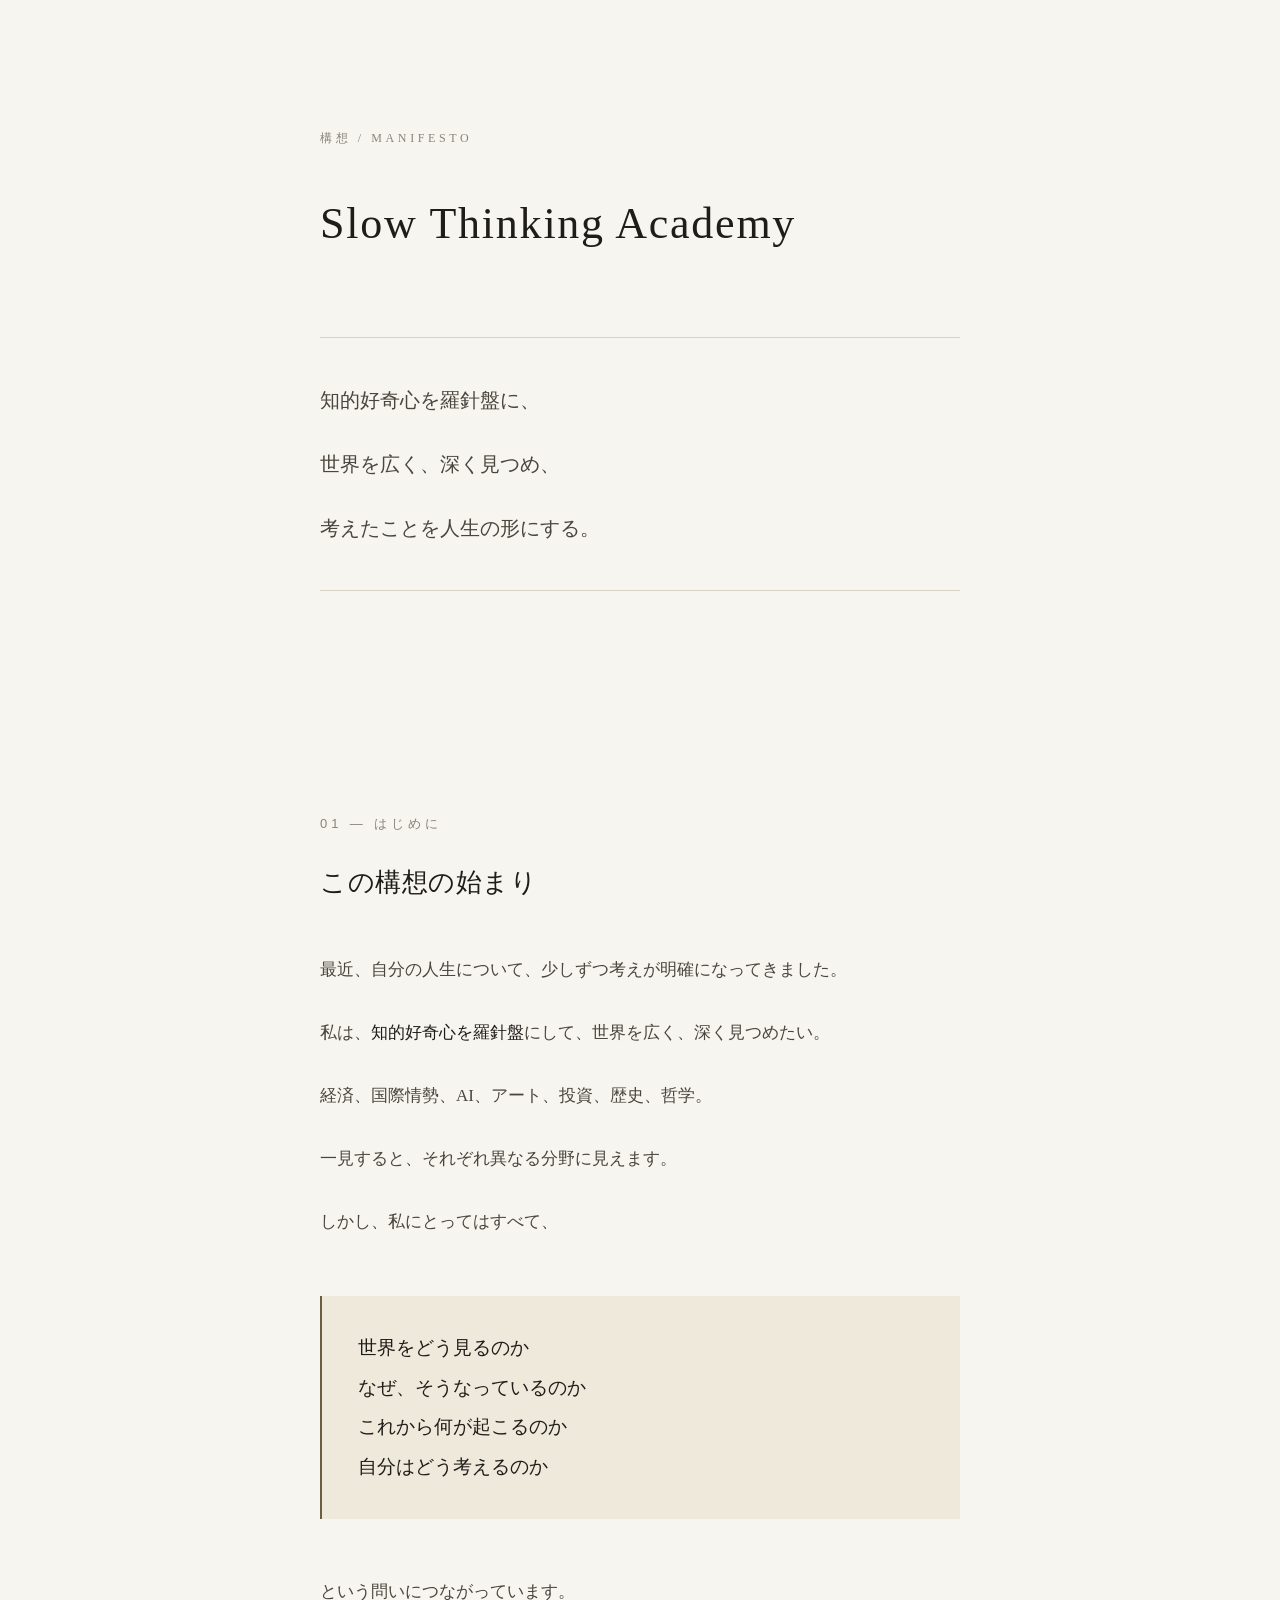
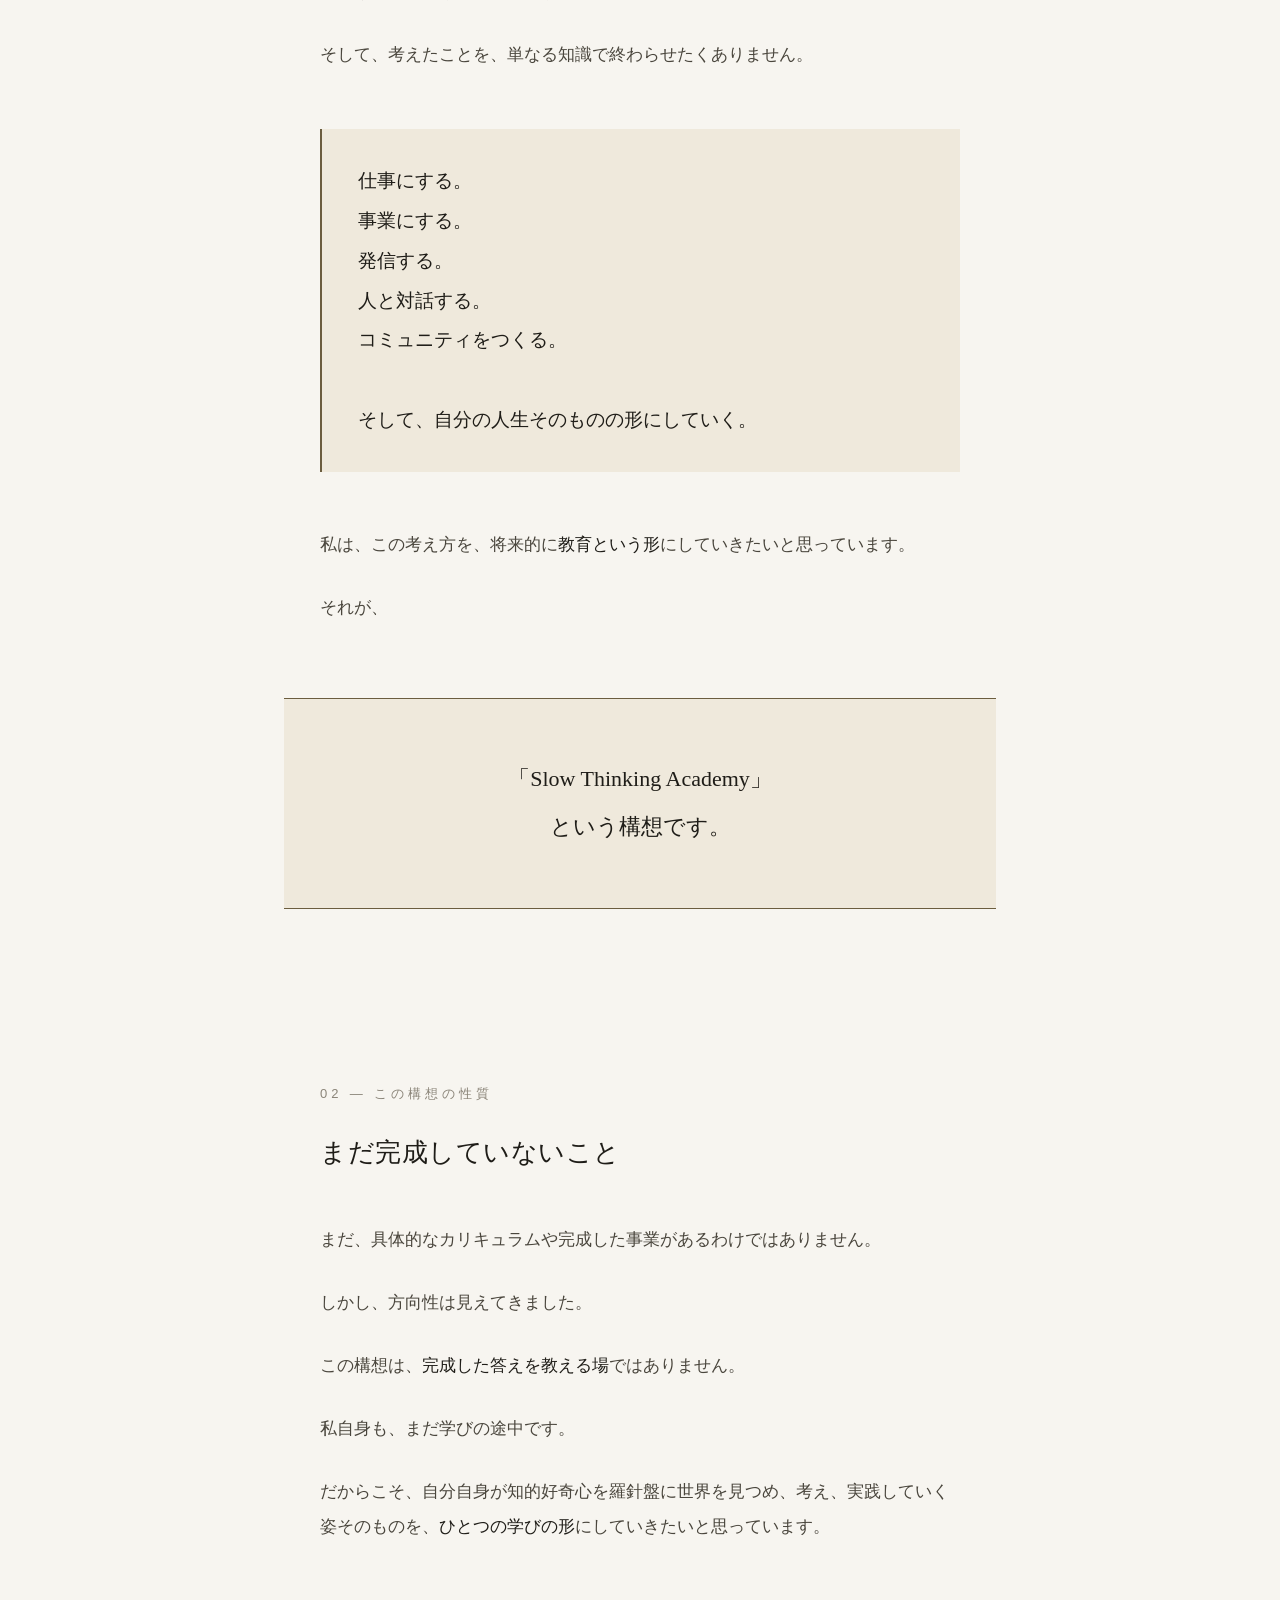
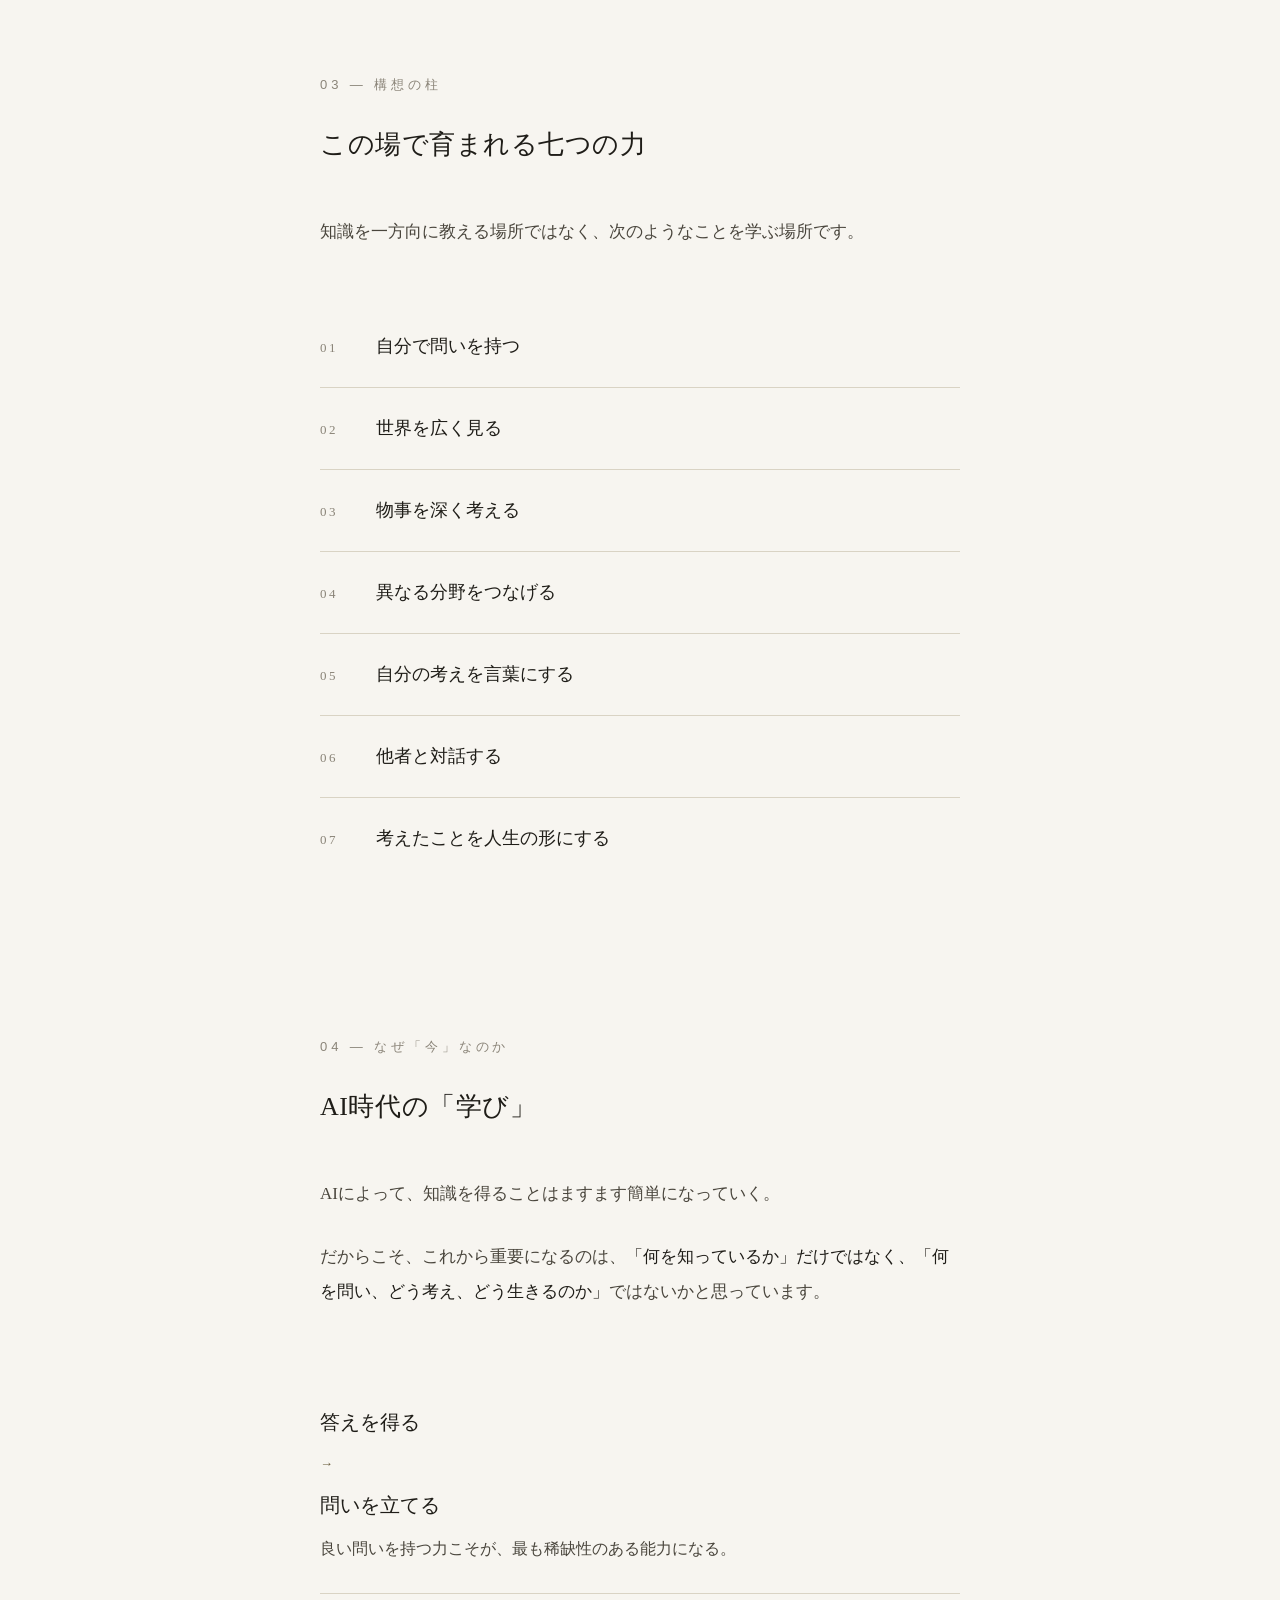
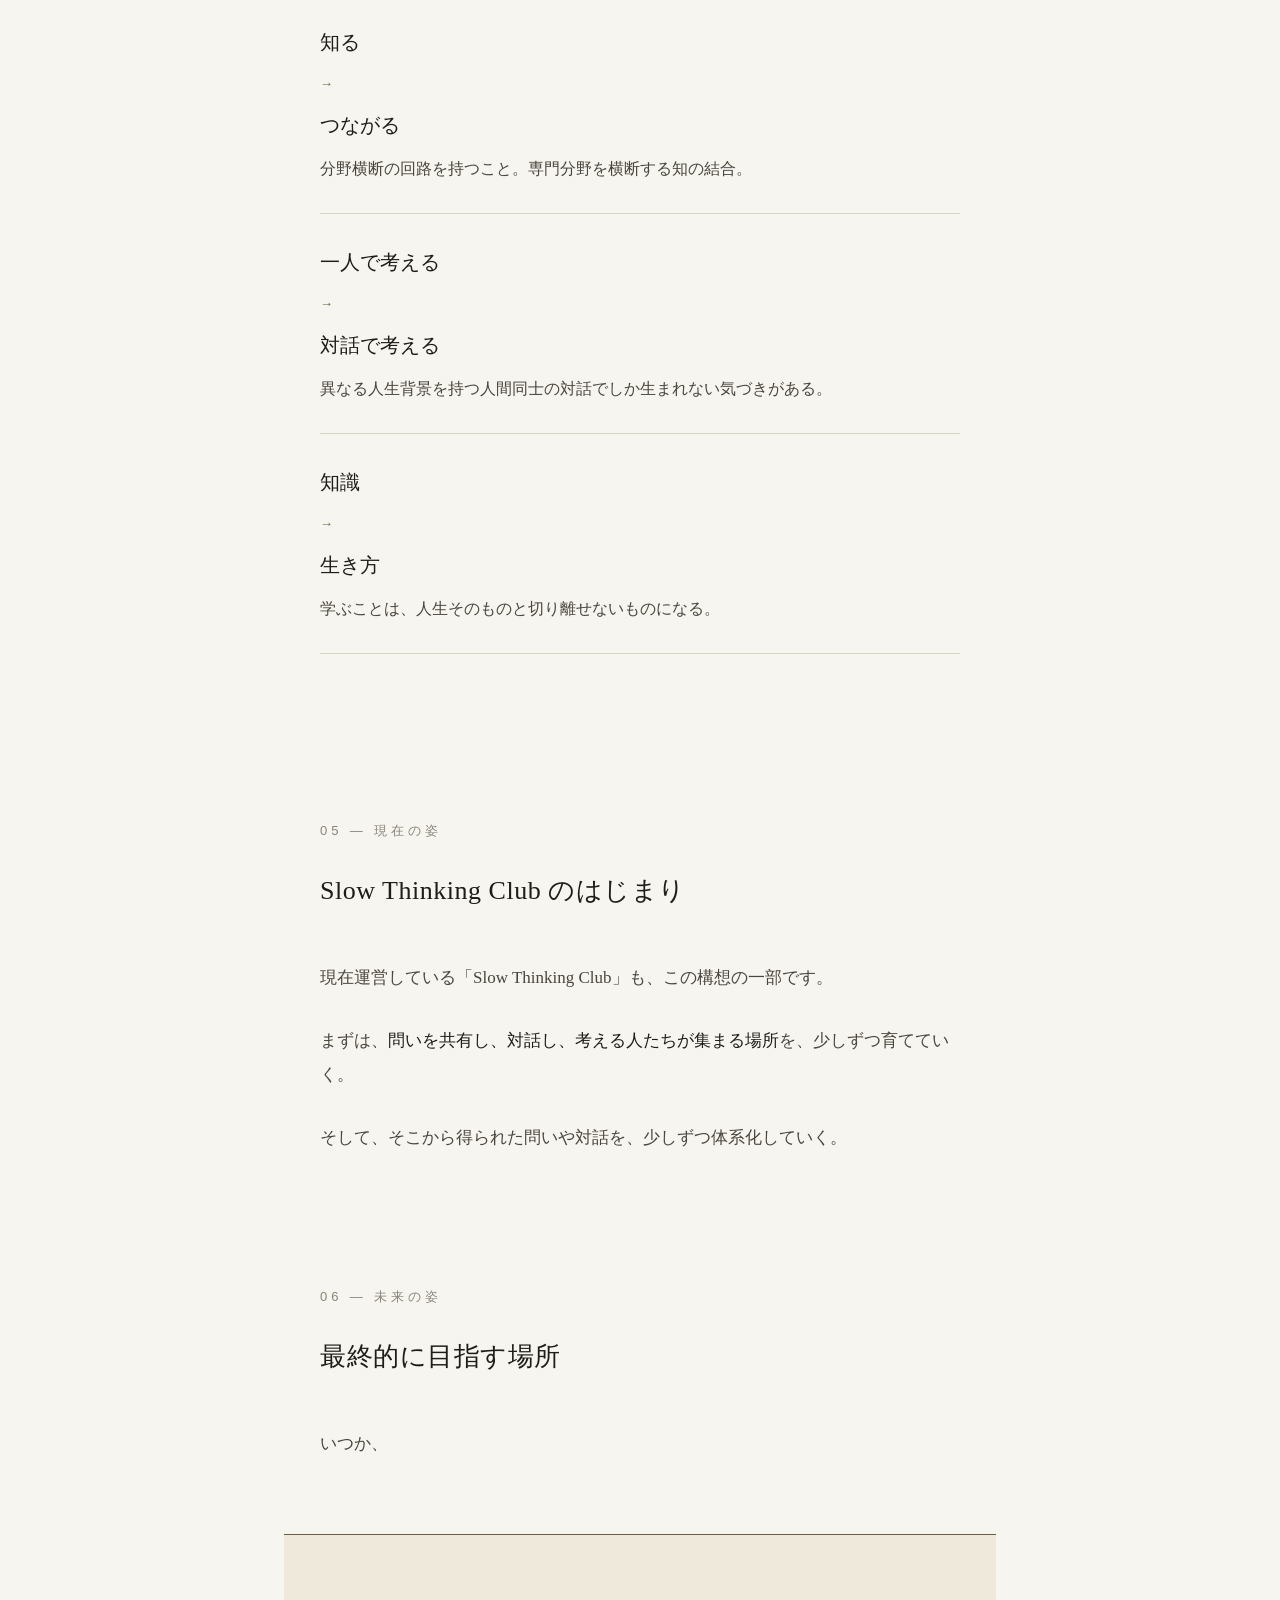
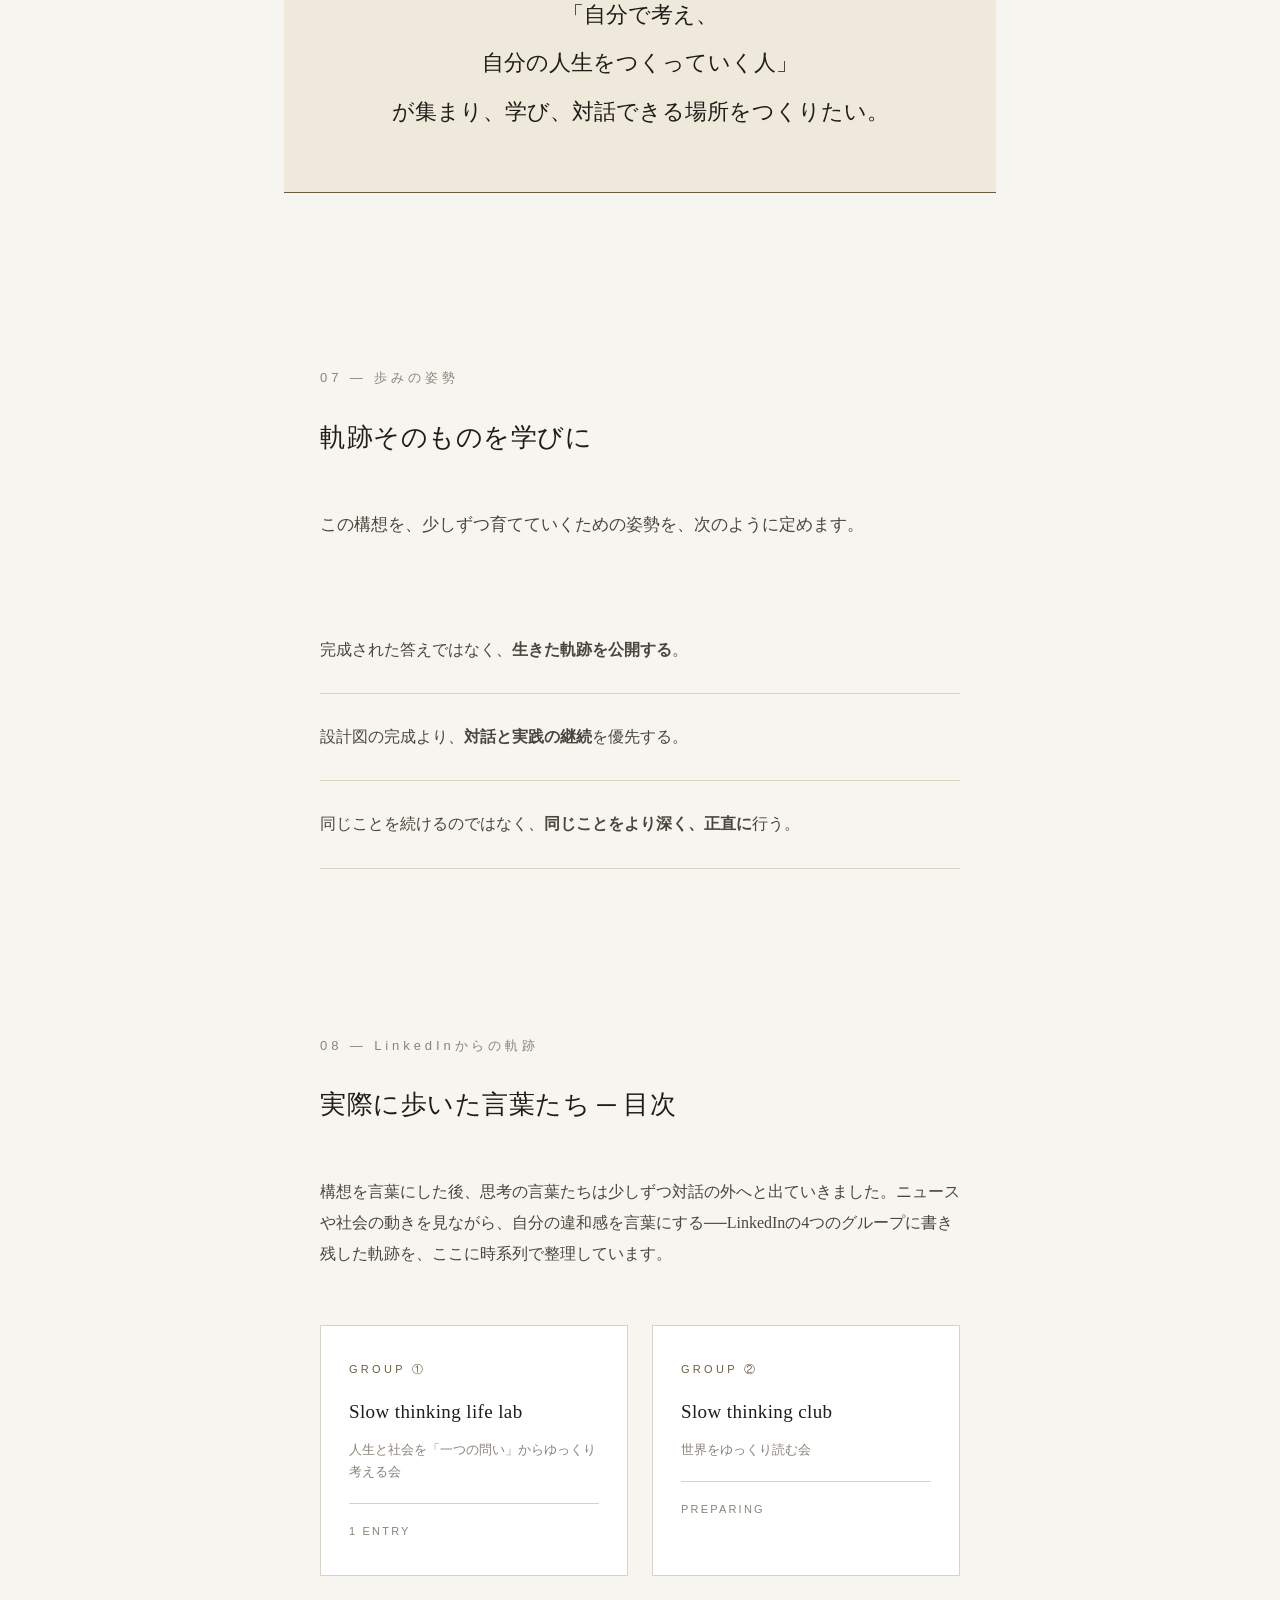
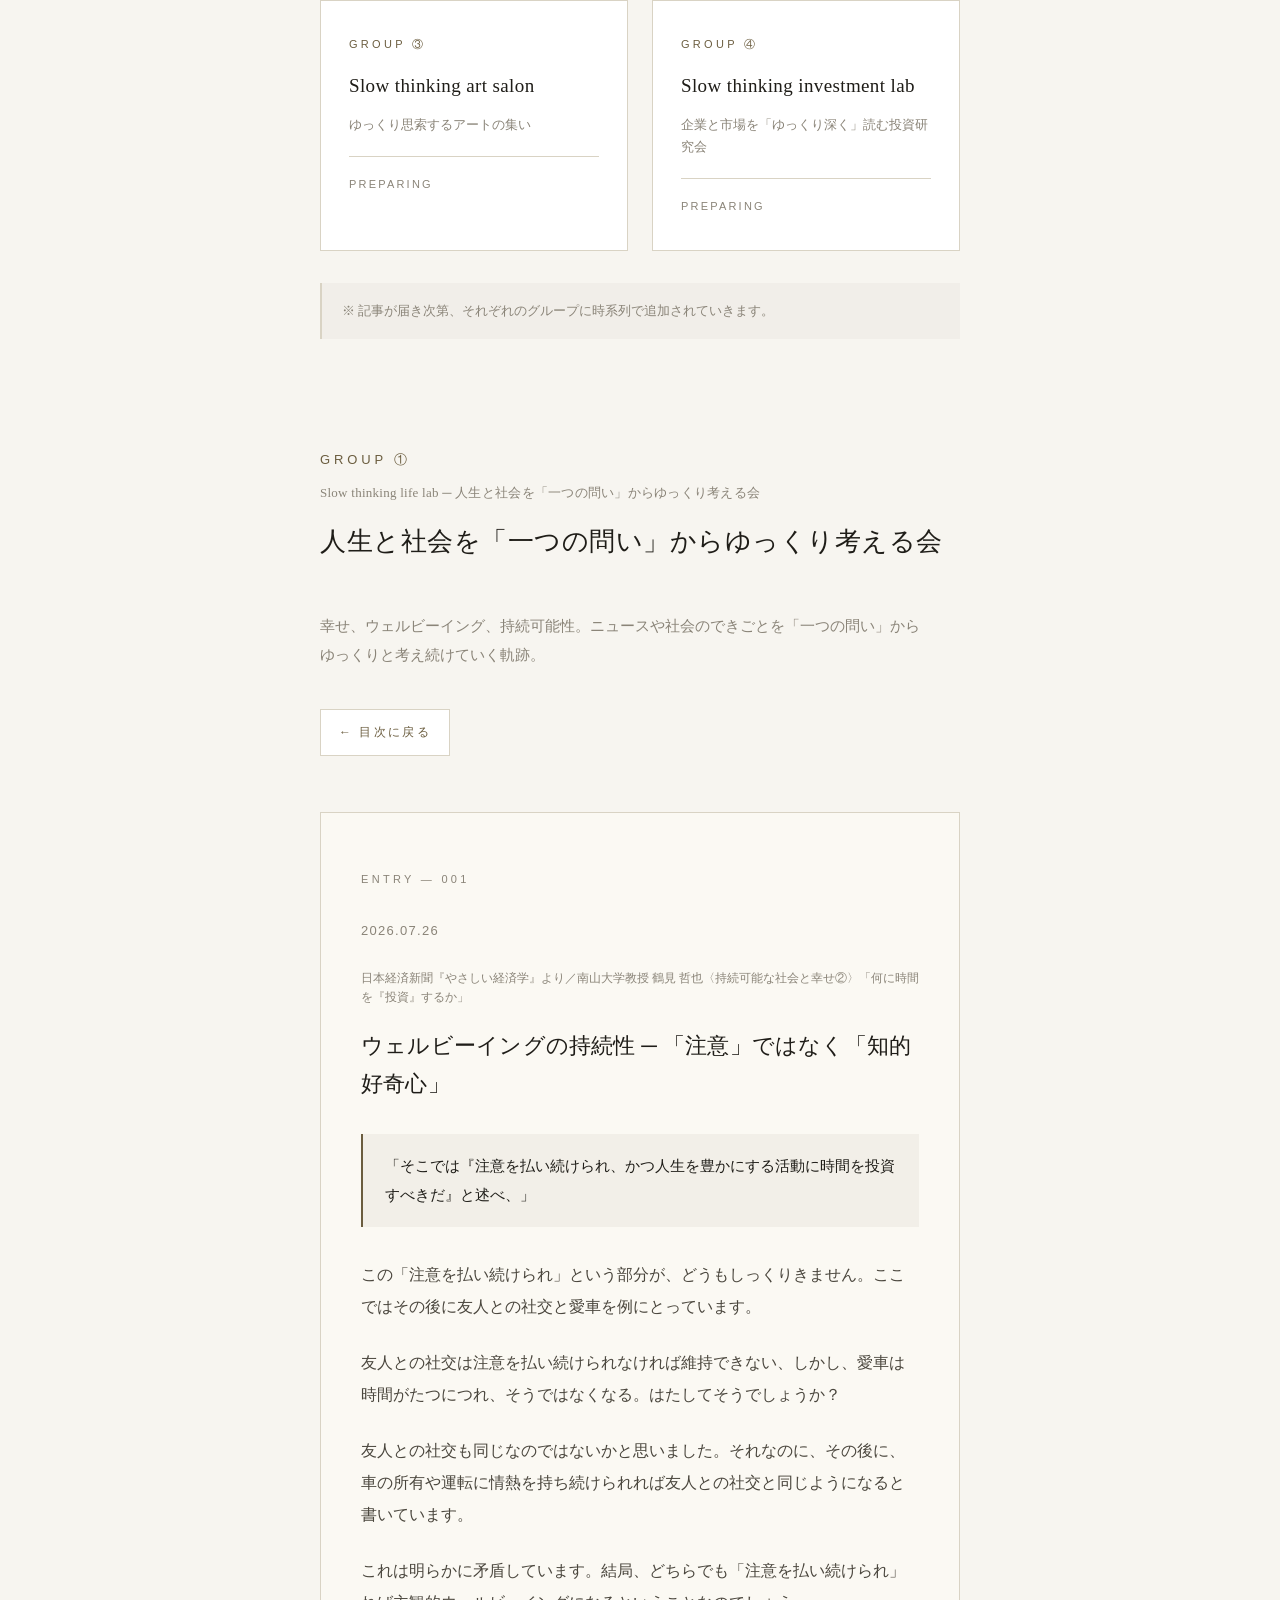
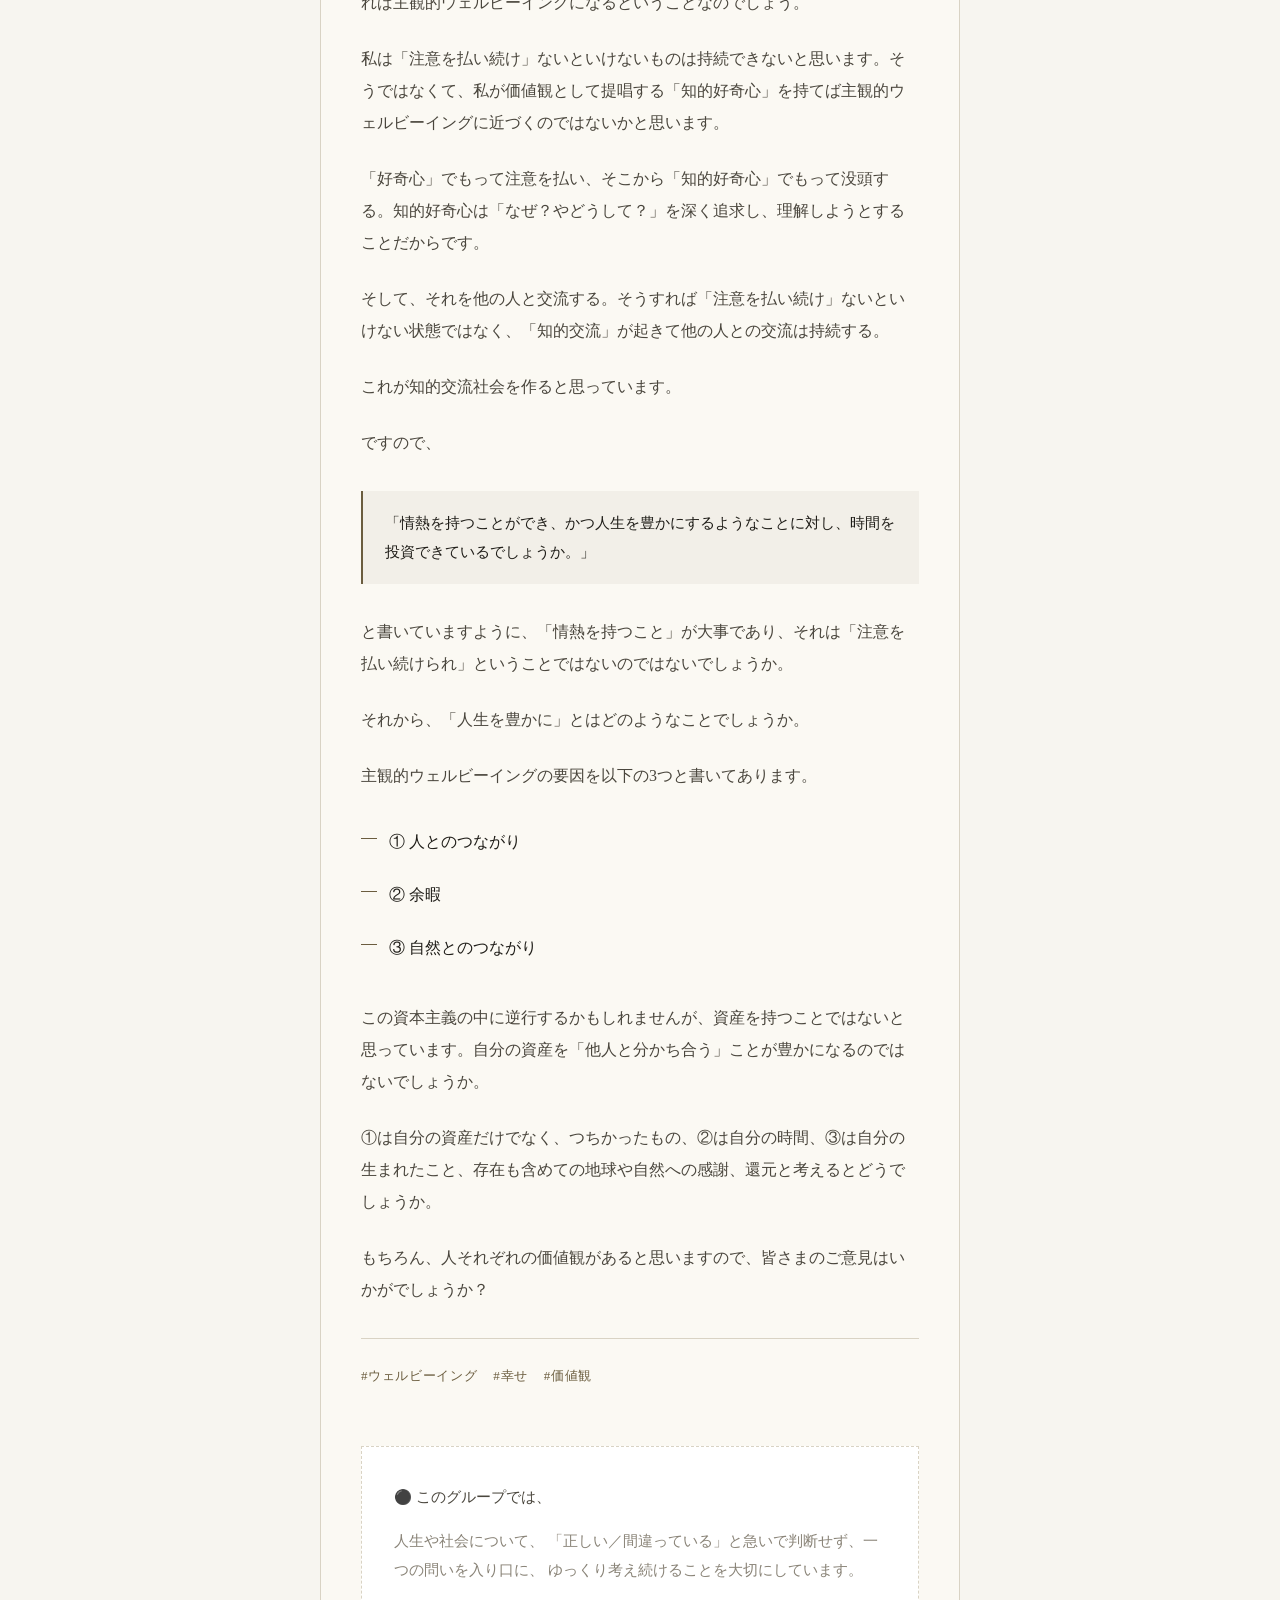
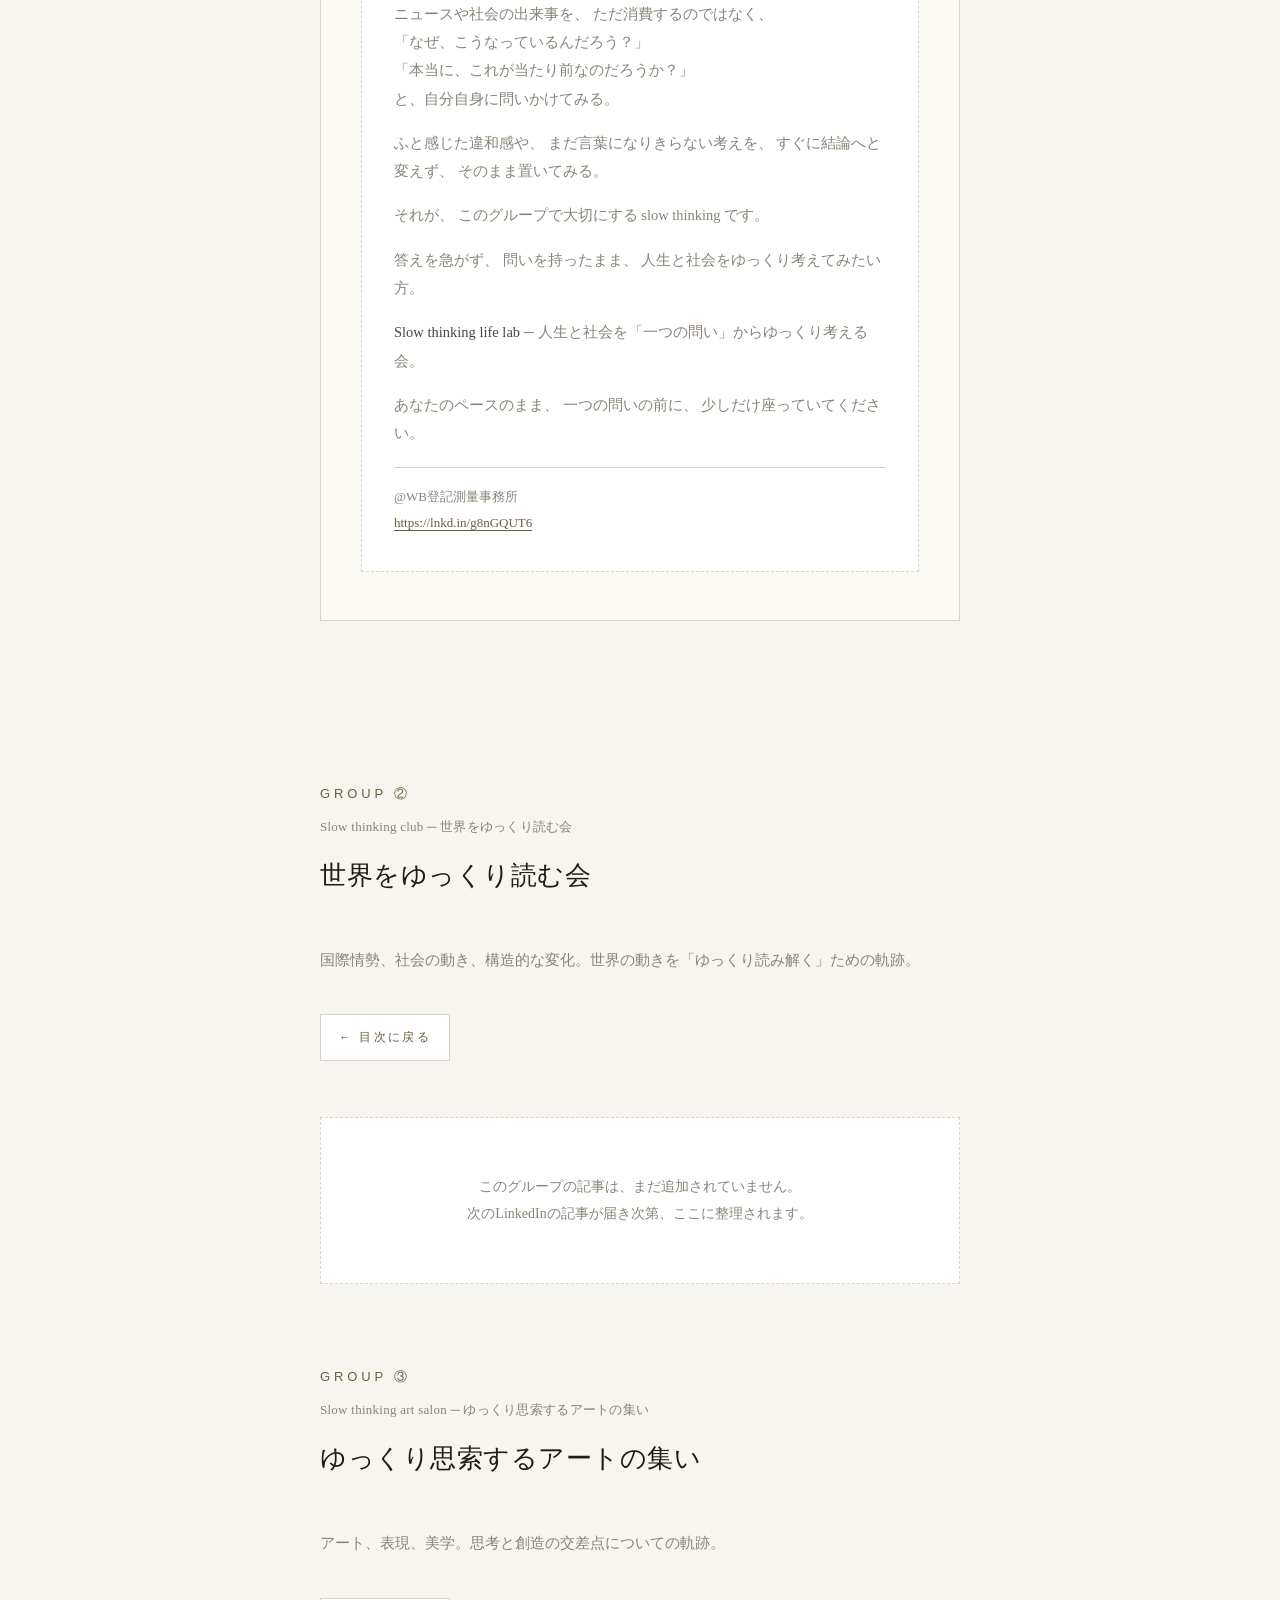
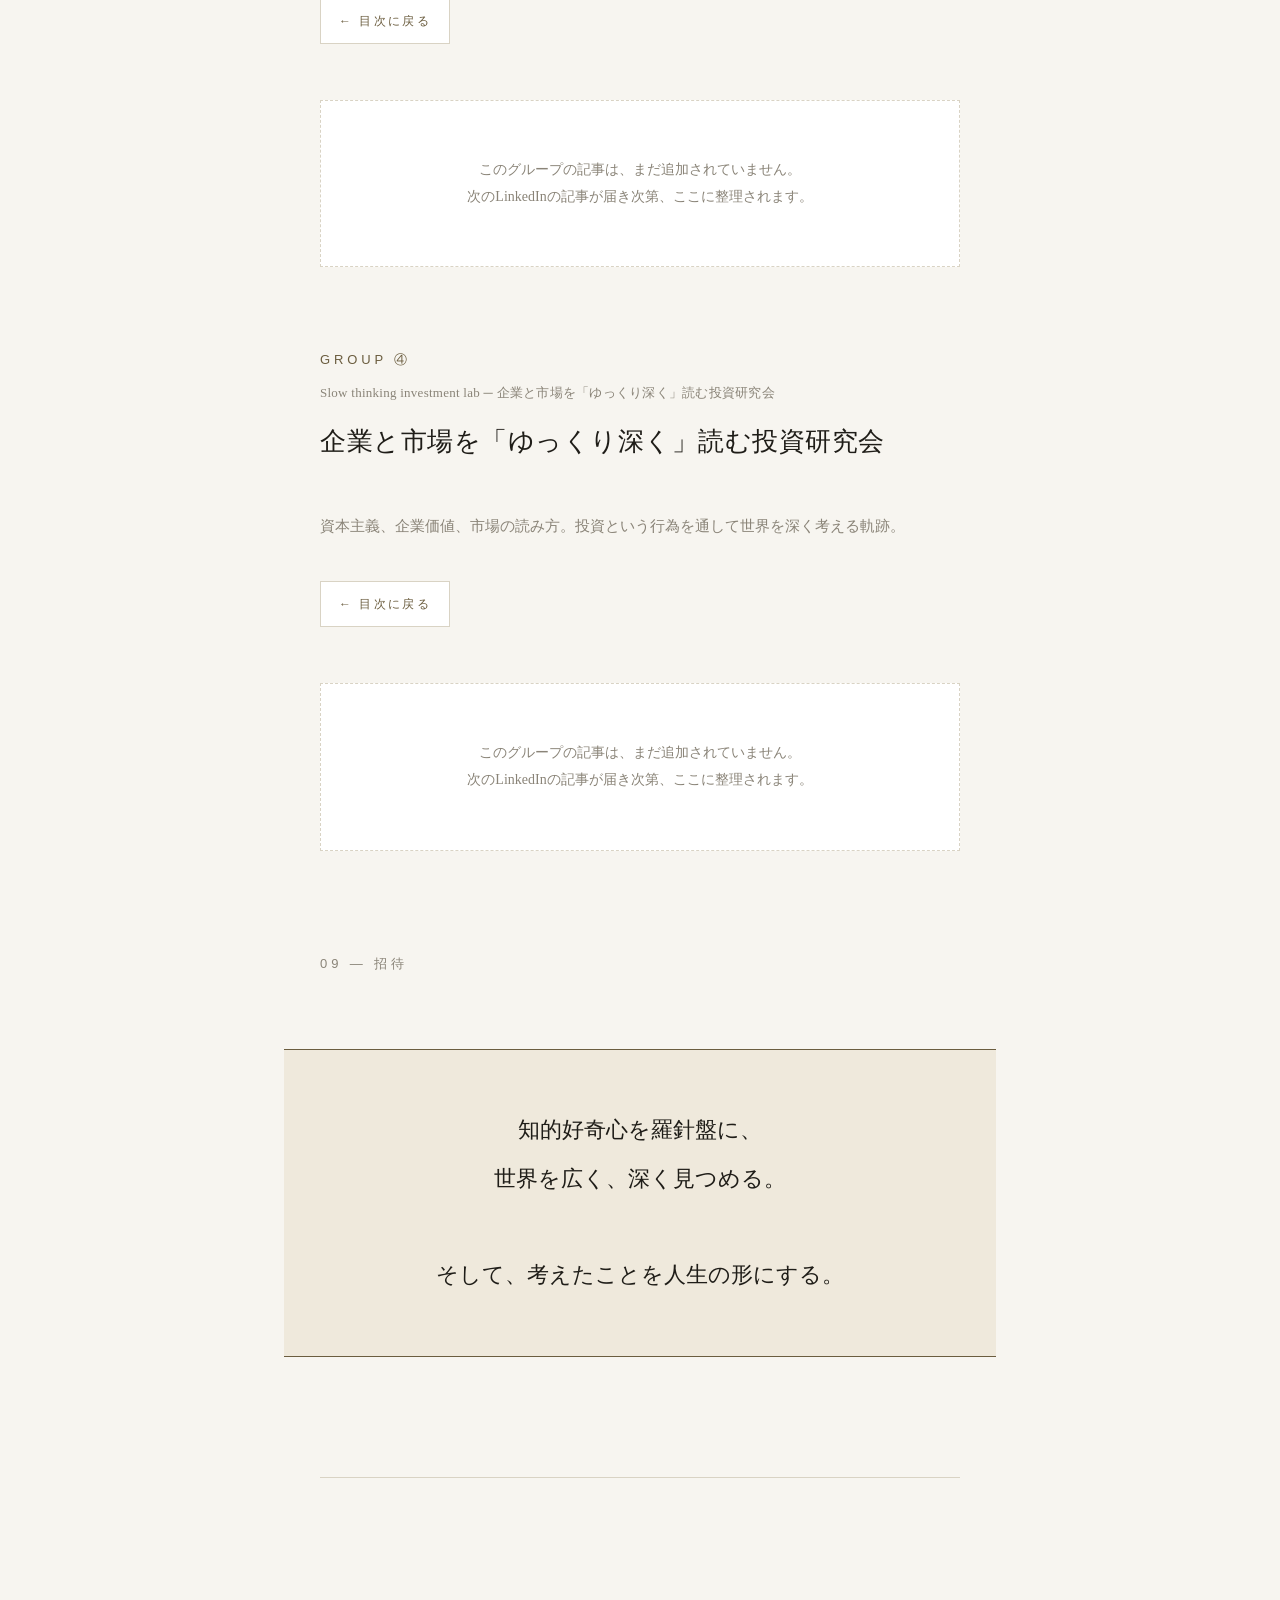
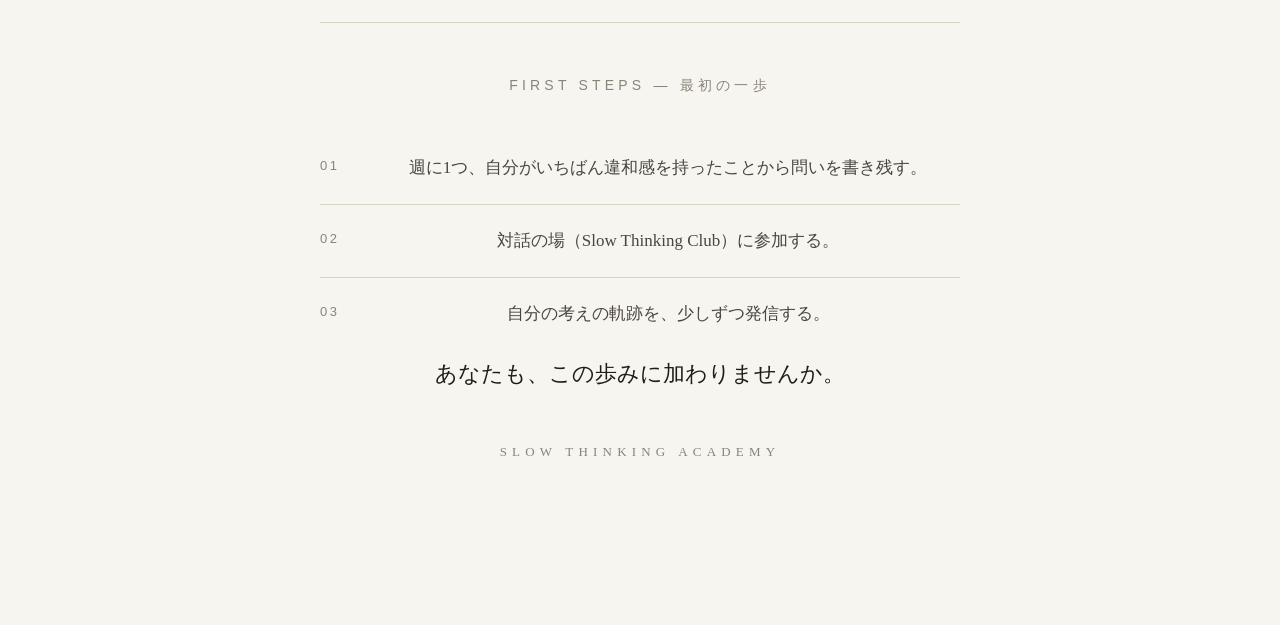
==== commit d540bf10: "Add files via upload" ====
--- a/index.html
+++ b/index.html
@@ -422,10 +422,10 @@
     color: var(--ink);
     letter-spacing: 0.02em;
   }
-  .group-card-desc {
-    font-size: 14px;
-    line-height: 1.85;
-    color: var(--ink-mute);
+  .group-card-subtitle {
+    font-size: 13px;
+    color: var(--ink-mute);
+    line-height: 1.7;
     margin-bottom: 20px;
   }
   .group-card-meta {
@@ -451,8 +451,15 @@
     font-size: 13px;
     letter-spacing: 0.3em;
     color: var(--accent);
+    margin-bottom: 8px;
+    font-family: "Helvetica Neue", sans-serif;
+  }
+  .group-section .group-fullname {
+    font-size: 13px;
+    color: var(--ink-mute);
     margin-bottom: 16px;
-    font-family: "Helvetica Neue", sans-serif;
+    line-height: 1.7;
+    letter-spacing: 0.02em;
   }
   .group-section .group-desc {
     font-size: 15px;
@@ -550,7 +557,7 @@
 
       <p>という問いにつながっています。</p>
 
-      <p>そして、考えたことを、単なる知識で終わらせたくません。</p>
+      <p>そして、考えたことを、単なる知識で終わらせたくありません。</p>
 
       <div class="quote-block">
         仕事にする。<br>
@@ -693,43 +700,44 @@
       <div class="chapter-num">08 — LinkedInからの軌跡</div>
       <h2>実際に歩いた言葉たち ─ 目次</h2>
 
-      <p class="posts-intro">構想を言葉にした後、思考の言葉たちは少しずつ対話の外へと出ていきました。ニュースや社会の動きを見ながら、自分の違和感を言葉にする──LinkedInに書き残した軌跡を、テーマごとに整理しています。</p>
+      <p class="posts-intro">構想を言葉にした後、思考の言葉たちは少しずつ対話の外へと出ていきました。ニュースや社会の動きを見ながら、自分の違和感を言葉にする──LinkedInの4つのグループに書き残した軌跡を、ここに時系列で整理しています。</p>
 
       <nav class="group-index-grid">
         <a class="group-card" href="#group-a">
-          <div class="group-card-num">GROUP A</div>
-          <div class="group-card-title">ウェルビーイングと世界観</div>
-          <div class="group-card-desc">幸せ、注意、持続可能性。そして人間の内面。</div>
+          <div class="group-card-num">GROUP ①</div>
+          <div class="group-card-title">Slow thinking life lab</div>
+          <div class="group-card-subtitle">人生と社会を「一つの問い」からゆっくり考える会</div>
           <div class="group-card-meta">1 ENTRY</div>
         </a>
         <a class="group-card" href="#group-b">
-          <div class="group-card-num">GROUP B</div>
-          <div class="group-card-title">経済・社会の問い</div>
-          <div class="group-card-desc">資本主義、資産、分かち合い。そして社会のかたち。</div>
+          <div class="group-card-num">GROUP ②</div>
+          <div class="group-card-title">Slow thinking club</div>
+          <div class="group-card-subtitle">世界をゆっくり読む会</div>
           <div class="group-card-meta">PREPARING</div>
         </a>
         <a class="group-card" href="#group-c">
-          <div class="group-card-num">GROUP C</div>
-          <div class="group-card-title">技術と人間のあいだ</div>
-          <div class="group-card-desc">AI時代に何を問い、どう生きるのか。</div>
+          <div class="group-card-num">GROUP ③</div>
+          <div class="group-card-title">Slow thinking art salon</div>
+          <div class="group-card-subtitle">ゆっくり思索するアートの集い</div>
           <div class="group-card-meta">PREPARING</div>
         </a>
         <a class="group-card" href="#group-d">
-          <div class="group-card-num">GROUP D</div>
-          <div class="group-card-title">知的好奇心の実験室</div>
-          <div class="group-card-desc">対話や発信のプロセスそのものについての記録。</div>
+          <div class="group-card-num">GROUP ④</div>
+          <div class="group-card-title">Slow thinking investment lab</div>
+          <div class="group-card-subtitle">企業と市場を「ゆっくり深く」読む投資研究会</div>
           <div class="group-card-meta">PREPARING</div>
         </a>
       </nav>
 
-      <p class="group-note">※ グループ名は暫定です。記事が増えてきたら、一緒に整理し直します。</p>
-    </section>
-
-    <!-- Group A — ウェルビーイングと世界観 -->
+      <p class="group-note">※ 記事が届き次第、それぞれのグループに時系列で追加されていきます。</p>
+    </section>
+
+    <!-- Group ① — Slow thinking life lab -->
     <section id="group-a" class="group-section">
-      <div class="group-label">GROUP A</div>
-      <h2>ウェルビーイングと世界観</h2>
-      <p class="group-desc">幸せ、注意、持続可能性。そして人間の内面についての軌跡。</p>
+      <div class="group-label">GROUP ①</div>
+      <div class="group-fullname">Slow thinking life lab ─ 人生と社会を「一つの問い」からゆっくり考える会</div>
+      <h2>人生と社会を「一つの問い」からゆっくり考える会</h2>
+      <p class="group-desc">幸せ、ウェルビーイング、持続可能性。ニュースや社会のできごとを「一つの問い」からゆっくりと考え続けていく軌跡。</p>
       <a class="back-link" href="#group-index">目次に戻る</a>
 
       <div class="post" id="entry-001">
@@ -809,11 +817,12 @@
       </div>
     </section>
 
-    <!-- Group B — 経済・社会の問い -->
+    <!-- Group ② — Slow thinking club -->
     <section id="group-b" class="group-section">
-      <div class="group-label">GROUP B</div>
-      <h2>経済・社会の問い</h2>
-      <p class="group-desc">資本主義、資産、分かち合い。そして社会のかたち。</p>
+      <div class="group-label">GROUP ②</div>
+      <div class="group-fullname">Slow thinking club ─ 世界をゆっくり読む会</div>
+      <h2>世界をゆっくり読む会</h2>
+      <p class="group-desc">国際情勢、社会の動き、構造的な変化。世界の動きを「ゆっくり読み解く」ための軌跡。</p>
       <a class="back-link" href="#group-index">目次に戻る</a>
 
       <div class="empty-group">
@@ -822,11 +831,12 @@
       </div>
     </section>
 
-    <!-- Group C — 技術と人間のあいだ -->
+    <!-- Group ③ — Slow thinking art salon -->
     <section id="group-c" class="group-section">
-      <div class="group-label">GROUP C</div>
-      <h2>技術と人間のあいだ</h2>
-      <p class="group-desc">AI時代に何を問い、どう生きるのか。</p>
+      <div class="group-label">GROUP ③</div>
+      <div class="group-fullname">Slow thinking art salon ─ ゆっくり思索するアートの集い</div>
+      <h2>ゆっくり思索するアートの集い</h2>
+      <p class="group-desc">アート、表現、美学。思考と創造の交差点についての軌跡。</p>
       <a class="back-link" href="#group-index">目次に戻る</a>
 
       <div class="empty-group">
@@ -835,11 +845,12 @@
       </div>
     </section>
 
-    <!-- Group D — 知的好奇心の実験室 -->
+    <!-- Group ④ — Slow thinking investment lab -->
     <section id="group-d" class="group-section">
-      <div class="group-label">GROUP D</div>
-      <h2>知的好奇心の実験室</h2>
-      <p class="group-desc">対話や発信のプロセスそのものについての記録。</p>
+      <div class="group-label">GROUP ④</div>
+      <div class="group-fullname">Slow thinking investment lab ─ 企業と市場を「ゆっくり深く」読む投資研究会</div>
+      <h2>企業と市場を「ゆっくり深く」読む投資研究会</h2>
+      <p class="group-desc">資本主義、企業価値、市場の読み方。投資という行為を通して世界を深く考える軌跡。</p>
       <a class="back-link" href="#group-index">目次に戻る</a>
 
       <div class="empty-group">
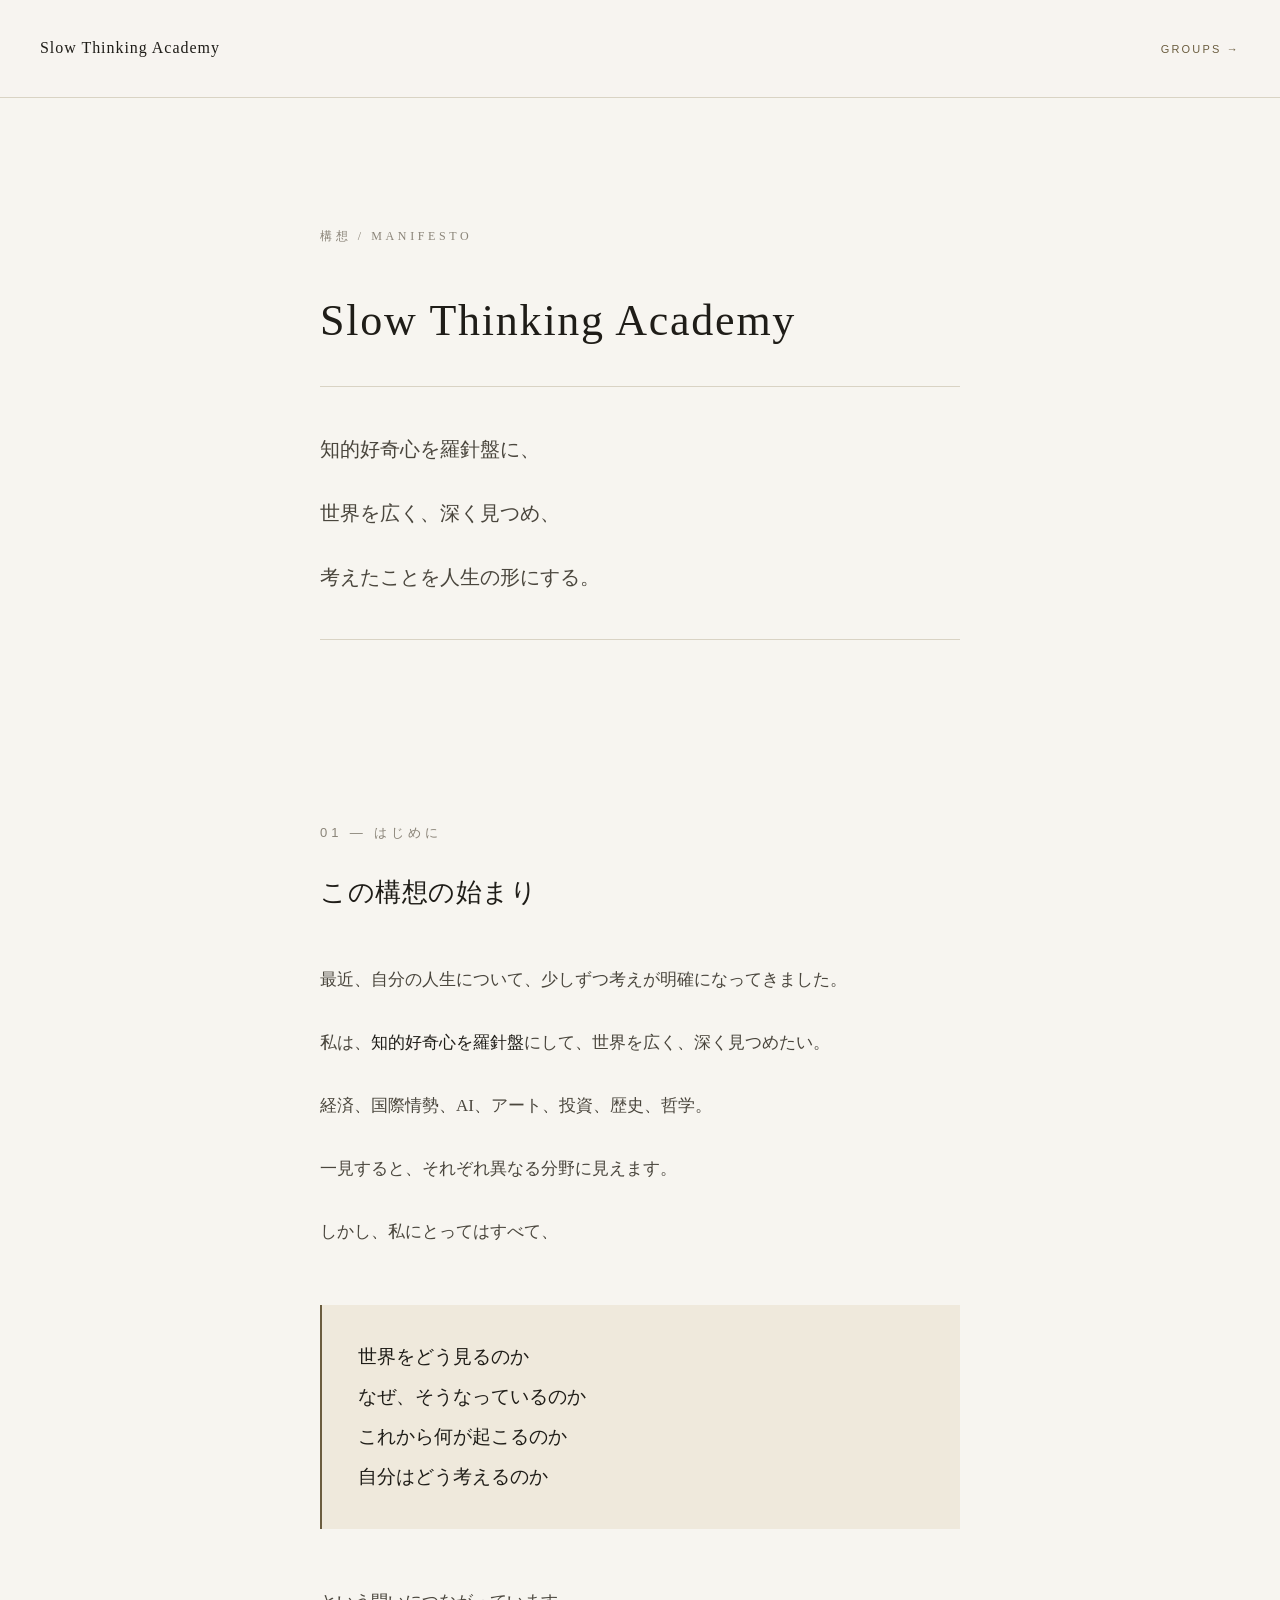
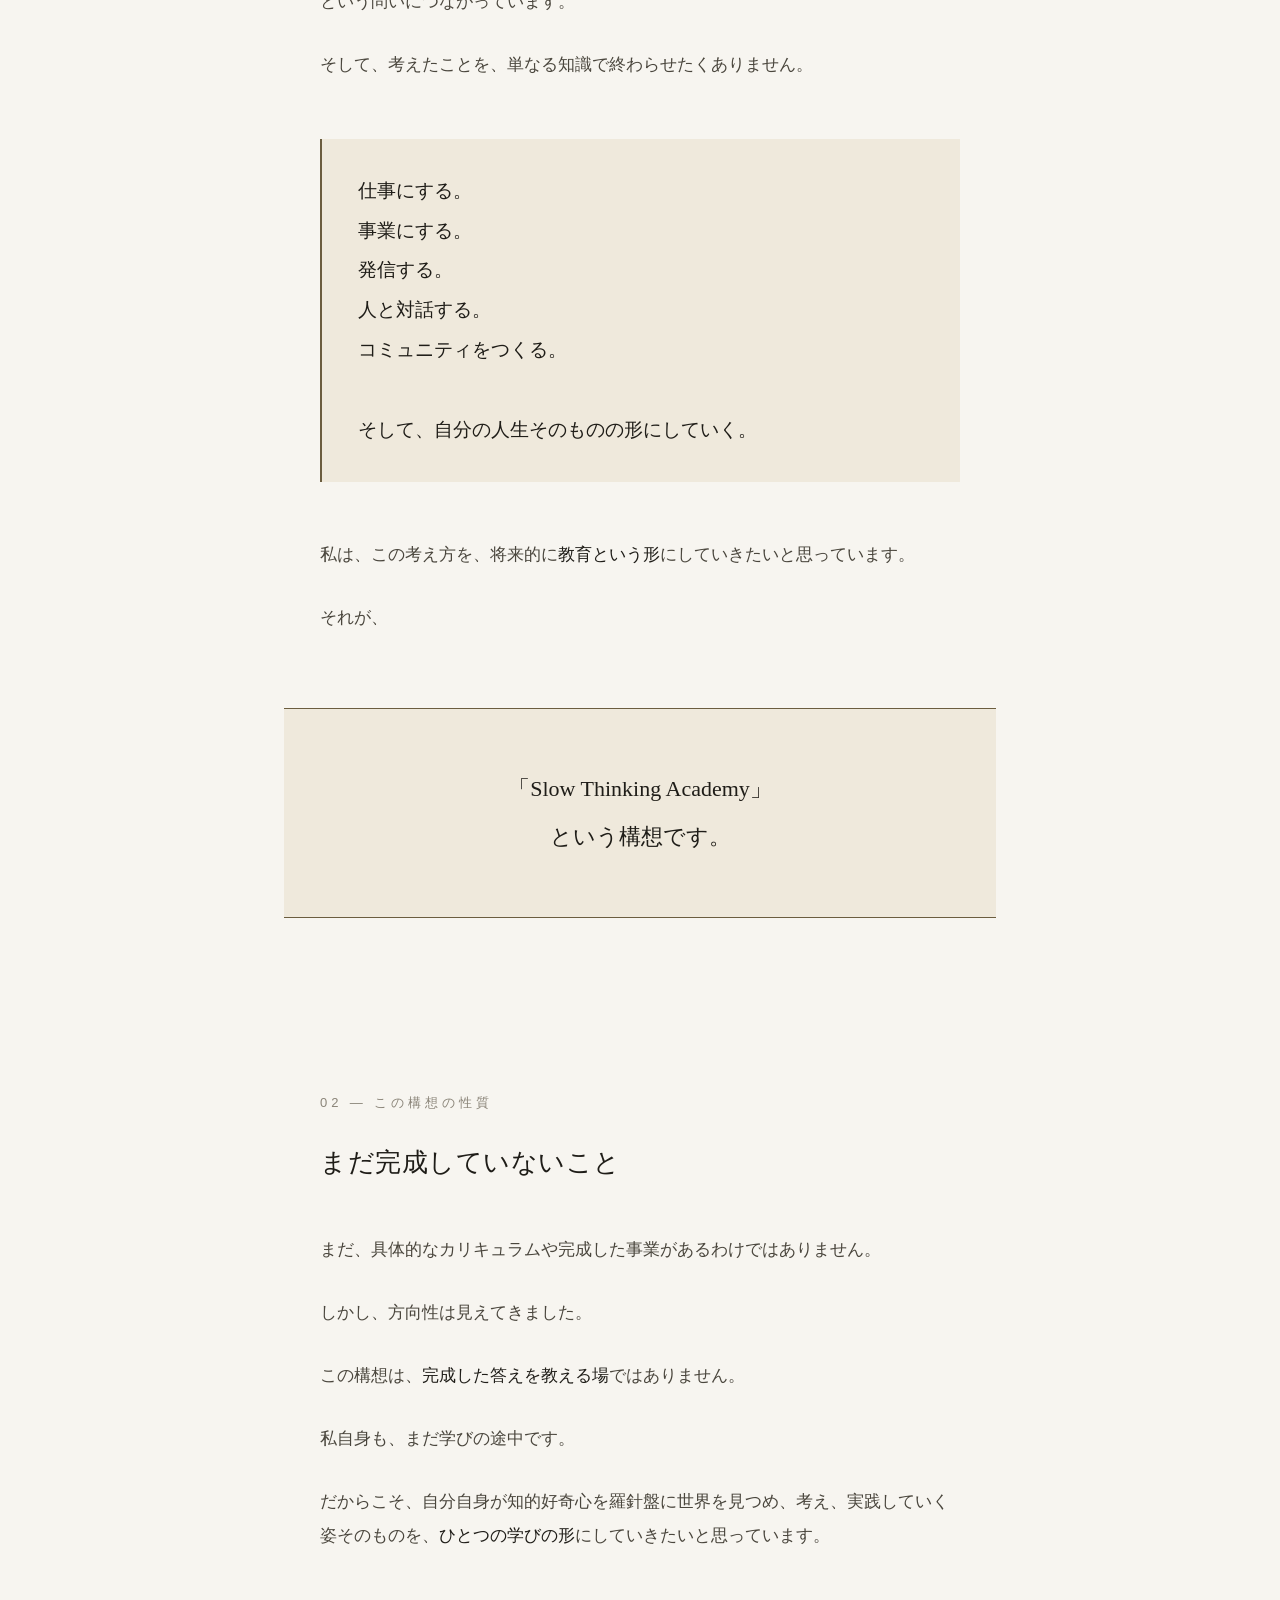
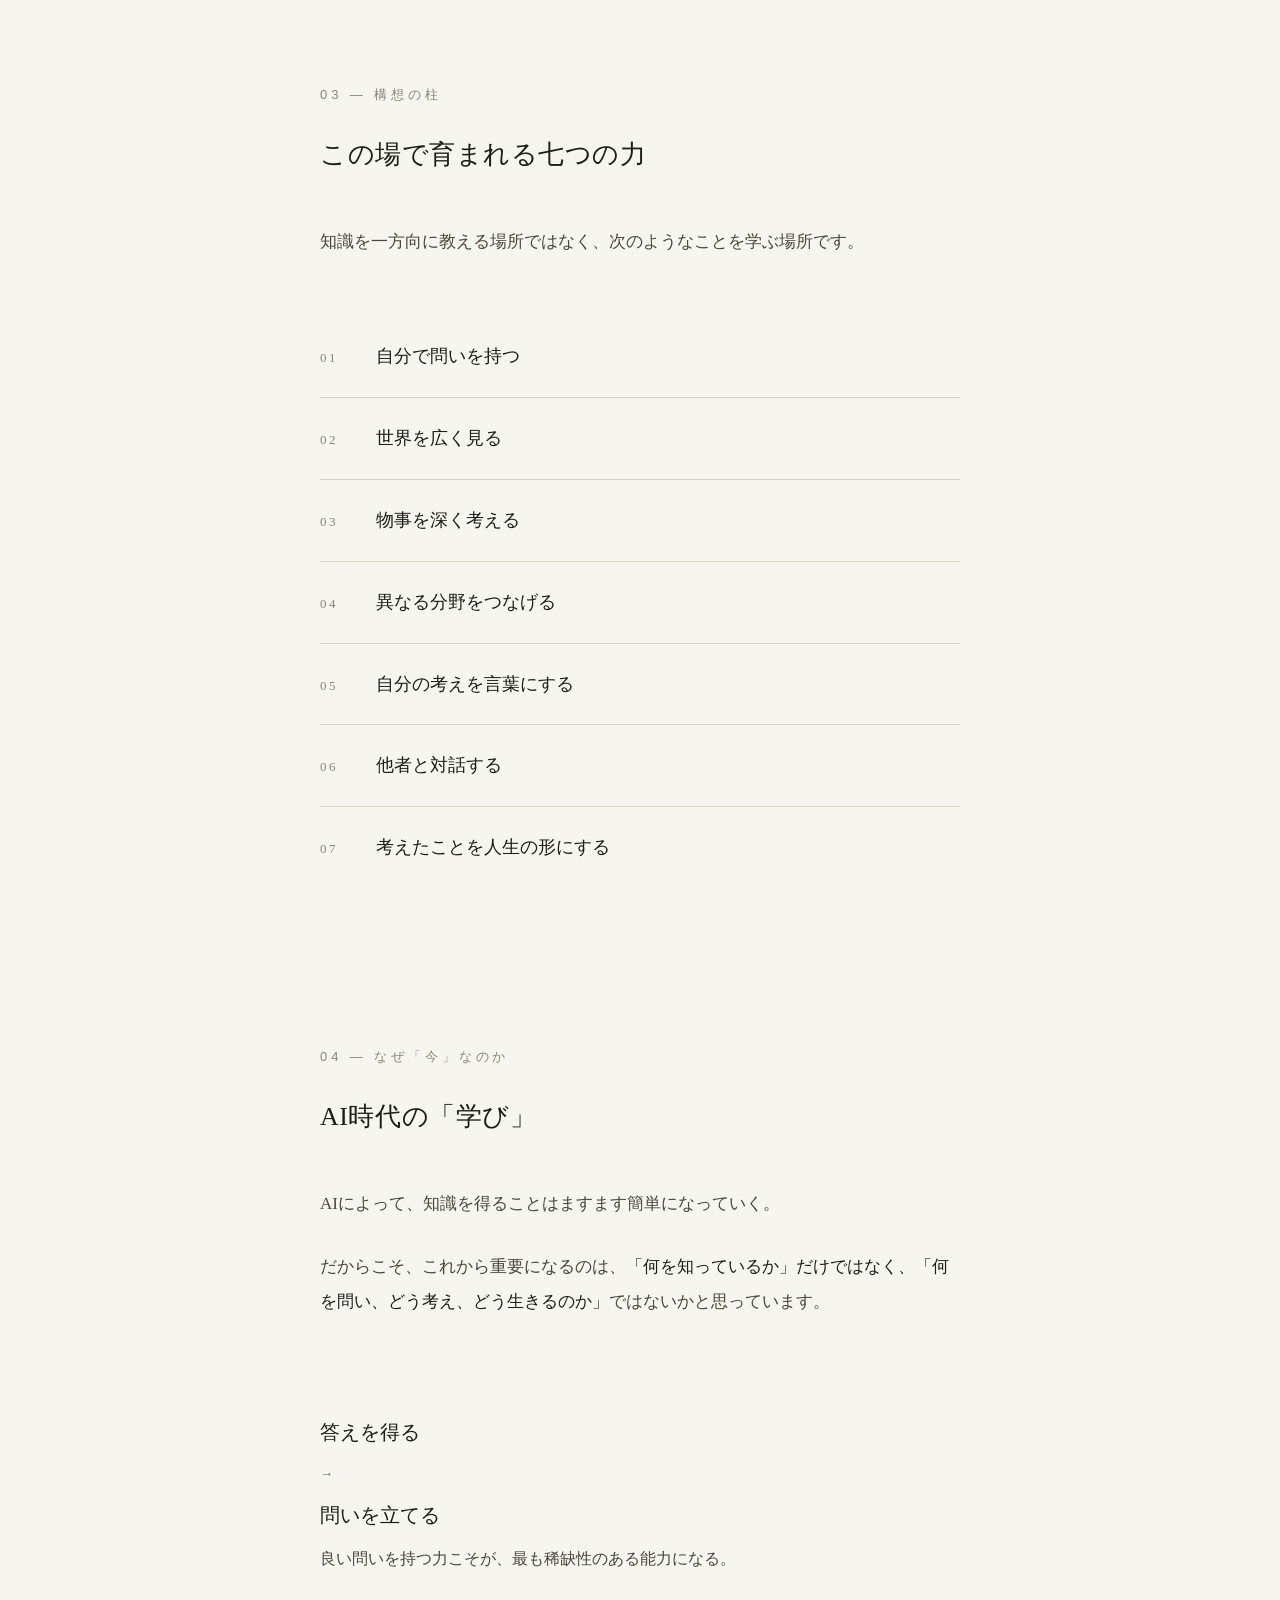
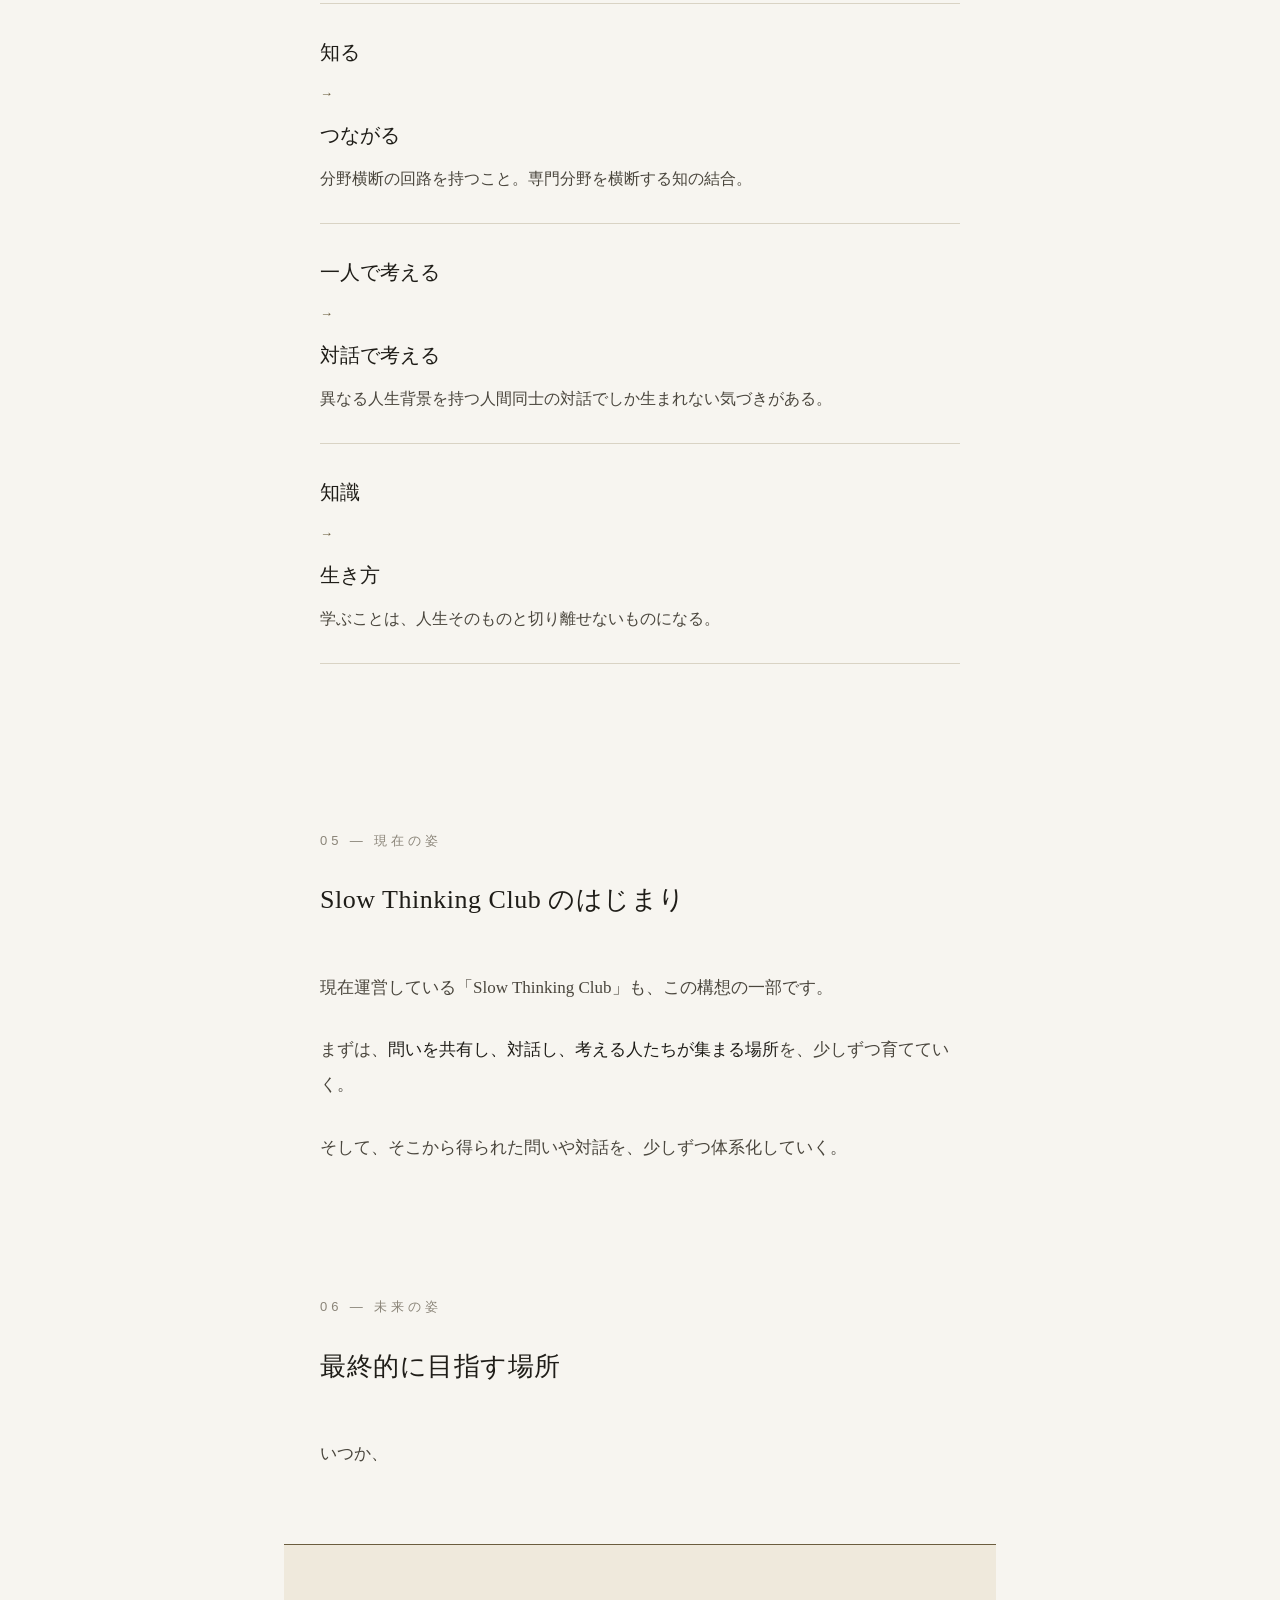
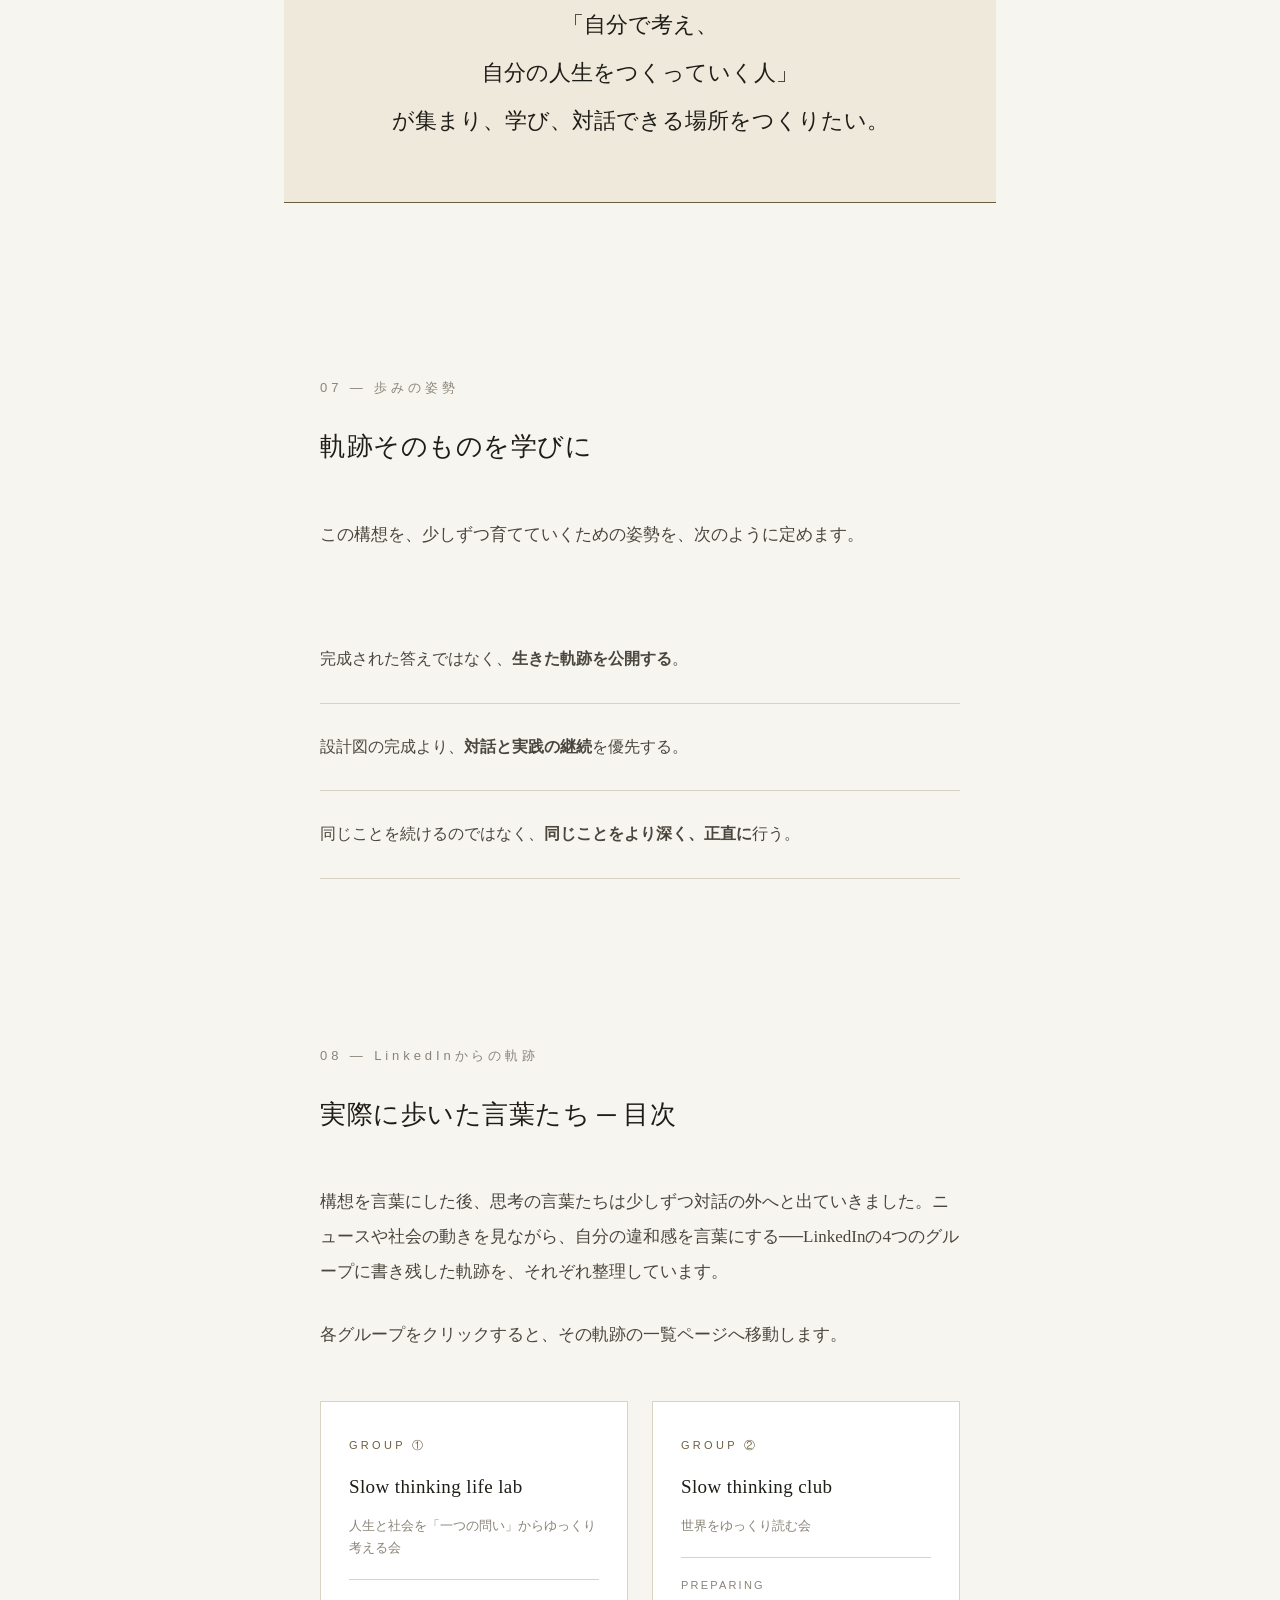
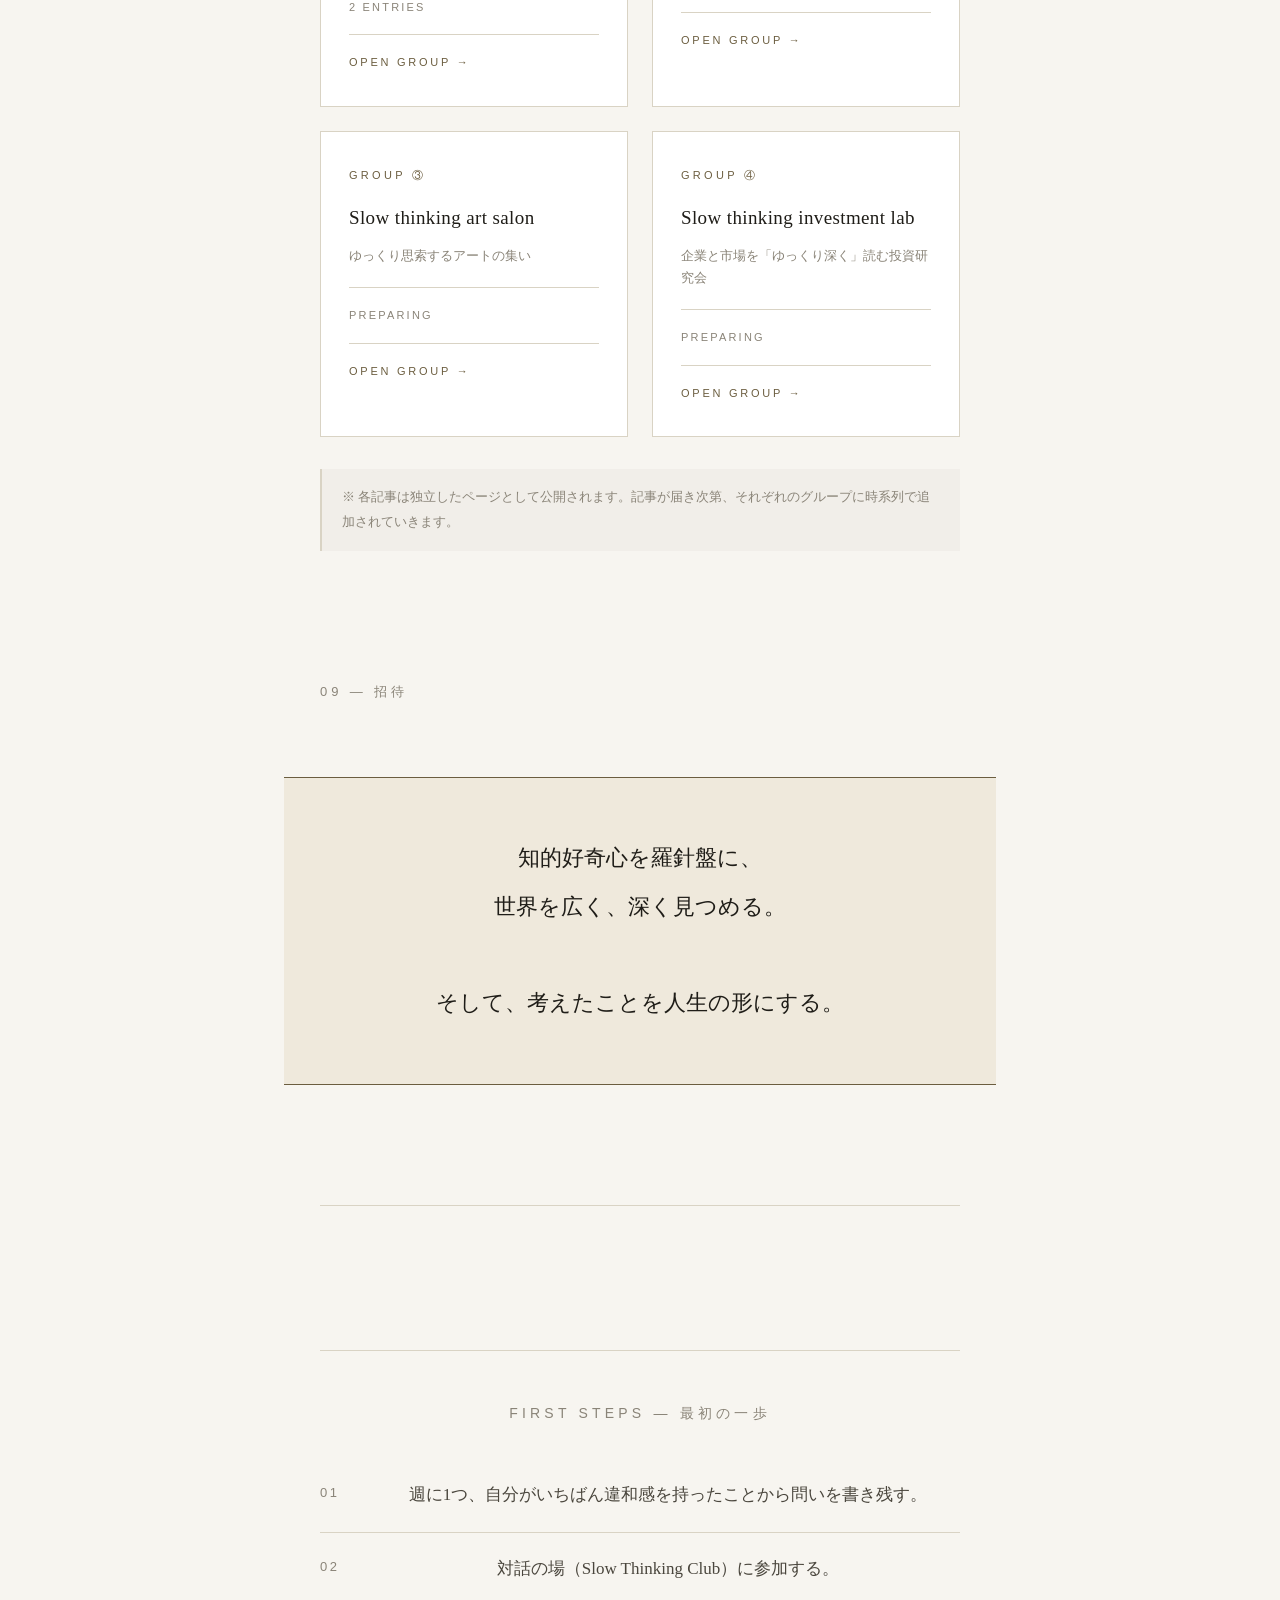
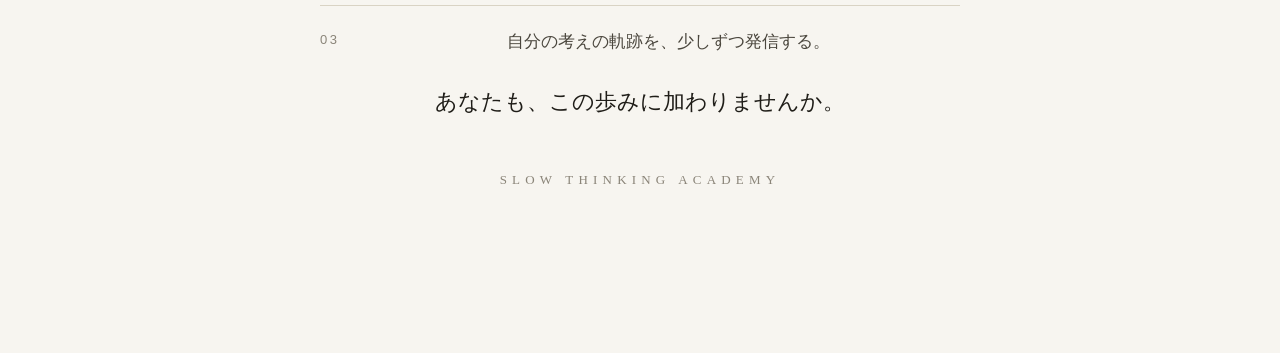
==== commit 77333a00: "Add files via upload" ====
--- a/index.html
+++ b/index.html
@@ -4,887 +4,255 @@
 <meta charset="UTF-8">
 <meta name="viewport" content="width=device-width, initial-scale=1.0">
 <title>Slow Thinking Academy — 構想</title>
-<style>
-  :root {
-    --bg: #f7f5f0;
-    --ink: #1f1d18;
-    --ink-soft: #4a463d;
-    --ink-mute: #8a8478;
-    --line: #d9d3c4;
-    --accent: #6b5d3f;
-    --quote: #efe9dc;
-  }
-
-  * { box-sizing: border-box; margin: 0; padding: 0; }
-
-  html { scroll-behavior: smooth; }
-
-  body {
-    background: var(--bg);
-    color: var(--ink);
-    font-family: "Hiragino Mincho ProN", "Yu Mincho", "YuMincho", "Noto Serif JP", "Songti SC", serif;
-    line-height: 2.05;
-    font-size: 17px;
-    -webkit-font-smoothing: antialiased;
-    padding: 0;
-  }
-
-  .wrap {
-    max-width: 720px;
-    margin: 0 auto;
-    padding: 80px 40px 160px;
-  }
-
-  /* ---------- ヘッダー ---------- */
-  header {
-    padding-top: 40px;
-    padding-bottom: 120px;
-  }
-
-  .tag {
-    display: inline-block;
-    font-size: 12px;
-    letter-spacing: 0.3em;
-    color: var(--ink-mute);
-    text-transform: uppercase;
-    margin-bottom: 40px;
-  }
-
-  h1 {
-    font-size: 44px;
-    font-weight: 500;
-    letter-spacing: 0.04em;
-    line-height: 1.5;
-    margin-bottom: 56px;
-    color: var(--ink);
-  }
-
-  .lead {
-    margin-top: 80px;
-    padding: 40px 0;
-    border-top: 1px solid var(--line);
-    border-bottom: 1px solid var(--line);
-  }
-
-  .lead p {
-    font-size: 20px;
-    line-height: 2.2;
-    color: var(--ink-soft);
-    margin-bottom: 20px;
-  }
-
-  .lead p:last-child { margin-bottom: 0; }
-
-  /* ---------- 章 ---------- */
-  section {
-    padding-top: 100px;
-    scroll-margin-top: 40px;
-  }
-
-  .chapter-num {
-    font-size: 13px;
-    letter-spacing: 0.3em;
-    color: var(--ink-mute);
-    margin-bottom: 24px;
-    font-family: "Helvetica Neue", sans-serif;
-  }
-
-  h2 {
-    font-size: 26px;
-    font-weight: 500;
-    line-height: 1.7;
-    margin-bottom: 48px;
-    color: var(--ink);
-    letter-spacing: 0.02em;
-  }
-
-  p {
-    margin-bottom: 28px;
-    color: var(--ink-soft);
-  }
-
-  p strong {
-    color: var(--ink);
-    font-weight: 500;
-  }
-
-  /* ---------- 引用 ---------- */
-  .quote-block {
-    margin: 56px 0;
-    padding: 32px 36px;
-    background: var(--quote);
-    border-left: 2px solid var(--accent);
-    font-size: 19px;
-    line-height: 2.1;
-    color: var(--ink);
-  }
-
-  .quote-block.with-margin {
-    margin: 72px -36px;
-    border-left: none;
-    border-top: 1px solid var(--accent);
-    border-bottom: 1px solid var(--accent);
-    padding: 56px 36px;
-    text-align: center;
-    font-size: 22px;
-    line-height: 2.2;
-  }
-
-  /* ---------- 7つの柱 ---------- */
-  .principles {
-    margin: 56px 0;
-    padding: 0;
-    list-style: none;
-  }
-
-  .principles li {
-    display: flex;
-    align-items: baseline;
-    padding: 22px 0;
-    border-bottom: 1px solid var(--line);
-    font-size: 18px;
-  }
-
-  .principles li:last-child { border-bottom: none; }
-
-  .principles .num {
-    font-family: "Helvetica Neue", serif;
-    font-size: 13px;
-    color: var(--ink-mute);
-    width: 56px;
-    flex-shrink: 0;
-    letter-spacing: 0.2em;
-  }
-
-  .principles .text {
-    color: var(--ink);
-  }
-
-  /* ---------- キーコンセプト ---------- */
-  .concept {
-    margin: 64px 0;
-    padding: 0;
-  }
-
-  .concept-item {
-    padding: 28px 0;
-    border-bottom: 1px solid var(--line);
-  }
-
-  .concept-jp {
-    font-size: 20px;
-    color: var(--ink);
-    margin-bottom: 8px;
-    font-weight: 500;
-  }
-
-  .concept-arrow {
-    font-family: "Helvetica Neue", sans-serif;
-    font-size: 13px;
-    color: var(--accent);
-    letter-spacing: 0.2em;
-    margin-bottom: 8px;
-  }
-
-  .concept-desc {
-    color: var(--ink-soft);
-    font-size: 16px;
-    line-height: 1.9;
-  }
-
-  /* ---------- 行動提案リスト ---------- */
-  .actions {
-    margin-top: 64px;
-    padding: 48px 0 0;
-    border-top: 1px solid var(--line);
-  }
-
-  .actions-title {
-    font-size: 14px;
-    letter-spacing: 0.3em;
-    color: var(--ink-mute);
-    margin-bottom: 32px;
-    font-family: "Helvetica Neue", sans-serif;
-  }
-
-  .actions ol {
-    list-style: none;
-    counter-reset: action;
-    padding: 0;
-  }
-
-  .actions li {
-    counter-increment: action;
-    padding: 20px 0;
-    border-bottom: 1px solid var(--line);
-    font-size: 17px;
-    color: var(--ink-soft);
-    line-height: 1.9;
-    position: relative;
-    padding-left: 56px;
-  }
-
-  .actions li::before {
-    content: counter(action, decimal-leading-zero);
-    position: absolute;
-    left: 0;
-    top: 22px;
-    font-family: "Helvetica Neue", sans-serif;
-    font-size: 13px;
-    color: var(--ink-mute);
-    letter-spacing: 0.2em;
-  }
-
-  .actions li:last-child { border-bottom: none; }
-
-  /* ---------- 結び ---------- */
-  footer {
-    margin-top: 120px;
-    padding-top: 80px;
-    border-top: 1px solid var(--line);
-    text-align: center;
-  }
-
-  .invite {
-    font-size: 22px;
-    line-height: 2.2;
-    color: var(--ink);
-    margin-bottom: 40px;
-  }
-
-  .signature {
-    font-size: 13px;
-    letter-spacing: 0.4em;
-    color: var(--ink-mute);
-    margin-top: 40px;
-    text-transform: uppercase;
-  }
-
-  /* ---------- LinkedInからの軌跡 (投稿カード) ---------- */
-  .posts-intro {
-    margin-bottom: 56px;
-    font-size: 16px;
-    line-height: 1.95;
-    color: var(--ink-soft);
-  }
-  .post {
-    margin: 0 0 80px;
-    padding: 48px 40px;
-    background: #fbf9f3;
-    border: 1px solid var(--line);
-    scroll-margin-top: 40px;
-  }
-  .post-label {
-    display: inline-block;
-    font-family: "Helvetica Neue", "Hiragino Kaku Gothic ProN", sans-serif;
-    font-size: 11px;
-    letter-spacing: 0.3em;
-    color: var(--ink-mute);
-    margin-bottom: 28px;
-  }
-  .post-meta {
-    display: flex;
-    flex-wrap: wrap;
-    gap: 24px;
-    align-items: baseline;
-    margin-bottom: 20px;
-    font-size: 13px;
-  }
-  .post-date {
-    font-family: "Helvetica Neue", sans-serif;
-    color: var(--ink-mute);
-    letter-spacing: 0.1em;
-  }
-  .post-source {
-    color: var(--ink-mute);
-    font-size: 12px;
-    line-height: 1.6;
-  }
-  .post-title {
-    font-size: 22px;
-    font-weight: 500;
-    line-height: 1.7;
-    margin-bottom: 32px;
-    color: var(--ink);
-    letter-spacing: 0.01em;
-  }
-  .post-body p {
-    margin-bottom: 24px;
-    color: var(--ink-soft);
-    font-size: 16px;
-    line-height: 2;
-  }
-  .post-body p:last-child { margin-bottom: 0; }
-  .post-source-quote {
-    margin: 32px 0;
-    padding: 18px 22px;
-    background: rgba(107, 93, 63, 0.06);
-    border-left: 2px solid var(--accent);
-    font-size: 15px;
-    line-height: 1.9;
-    color: var(--ink);
-  }
-  .post-list {
-    margin: 24px 0 28px;
-    padding-left: 0;
-    list-style: none;
-  }
-  .post-list li {
-    padding: 10px 0 10px 28px;
-    position: relative;
-    font-size: 16px;
-    color: var(--ink);
-  }
-  .post-list li::before {
-    content: "";
-    position: absolute;
-    left: 0;
-    top: 22px;
-    width: 16px;
-    height: 1px;
-    background: var(--accent);
-  }
-  .post-tags {
-    margin-top: 32px;
-    padding-top: 24px;
-    border-top: 1px solid var(--line);
-    display: flex;
-    flex-wrap: wrap;
-    gap: 16px;
-  }
-  .post-tags span {
-    font-size: 13px;
-    color: var(--accent);
-    letter-spacing: 0.05em;
-  }
-  .post-group-note {
-    margin-top: 56px;
-    padding: 36px 32px;
-    background: #ffffff;
-    border: 1px dashed var(--line);
-  }
-  .post-group-note p {
-    font-size: 14.5px;
-    line-height: 1.95;
-    margin-bottom: 16px;
-    color: var(--ink-mute);
-  }
-  .post-group-note strong {
-    color: var(--ink-soft);
-    font-weight: 500;
-  }
-  .post-group-link {
-    margin-top: 20px;
-    padding-top: 16px;
-    border-top: 1px solid var(--line);
-    font-size: 13px !important;
-    color: var(--accent);
-  }
-  .post-group-link a {
-    color: var(--accent);
-    text-decoration: none;
-    border-bottom: 1px solid var(--accent);
-    word-break: break-all;
-  }
-
-  /* ---------- グループインデックス ---------- */
-  .group-index-grid {
-    display: grid;
-    grid-template-columns: 1fr 1fr;
-    gap: 24px;
-    margin: 48px 0 32px;
-  }
-  .group-card {
-    display: block;
-    text-decoration: none;
-    background: #ffffff;
-    border: 1px solid var(--line);
-    padding: 32px 28px;
-    transition: background 0.25s ease, border-color 0.25s ease;
-    color: inherit;
-  }
-  .group-card:hover {
-    background: var(--quote);
-    border-color: var(--accent);
-  }
-  .group-card-num {
-    font-family: "Helvetica Neue", sans-serif;
-    font-size: 11px;
-    letter-spacing: 0.3em;
-    color: var(--accent);
-    margin-bottom: 16px;
-  }
-  .group-card-title {
-    font-size: 19px;
-    font-weight: 500;
-    line-height: 1.6;
-    margin-bottom: 12px;
-    color: var(--ink);
-    letter-spacing: 0.02em;
-  }
-  .group-card-subtitle {
-    font-size: 13px;
-    color: var(--ink-mute);
-    line-height: 1.7;
-    margin-bottom: 20px;
-  }
-  .group-card-meta {
-    font-family: "Helvetica Neue", sans-serif;
-    font-size: 11px;
-    letter-spacing: 0.2em;
-    color: var(--ink-mute);
-    border-top: 1px solid var(--line);
-    padding-top: 16px;
-  }
-  .group-note {
-    font-size: 13px;
-    color: var(--ink-mute);
-    line-height: 1.9;
-    padding: 16px 20px;
-    background: rgba(107, 93, 63, 0.04);
-    border-left: 2px solid var(--line);
-  }
-
-  /* ---------- グループセクション ---------- */
-  .group-section { padding-top: 80px; }
-  .group-section .group-label {
-    font-size: 13px;
-    letter-spacing: 0.3em;
-    color: var(--accent);
-    margin-bottom: 8px;
-    font-family: "Helvetica Neue", sans-serif;
-  }
-  .group-section .group-fullname {
-    font-size: 13px;
-    color: var(--ink-mute);
-    margin-bottom: 16px;
-    line-height: 1.7;
-    letter-spacing: 0.02em;
-  }
-  .group-section .group-desc {
-    font-size: 15px;
-    color: var(--ink-mute);
-    line-height: 1.9;
-    margin-bottom: 40px;
-    max-width: 600px;
-  }
-  .back-link {
-    display: inline-block;
-    margin-bottom: 56px;
-    padding: 10px 18px;
-    font-family: "Helvetica Neue", "Hiragino Kaku Gothic ProN", sans-serif;
-    font-size: 12px;
-    letter-spacing: 0.2em;
-    color: var(--accent);
-    text-decoration: none;
-    border: 1px solid var(--line);
-    background: #ffffff;
-    transition: background 0.2s ease, border-color 0.2s ease;
-  }
-  .back-link:hover {
-    background: var(--quote);
-    border-color: var(--accent);
-  }
-  .back-link::before {
-    content: "← ";
-  }
-
-  /* 空グループのメッセージ */
-  .empty-group {
-    padding: 56px 32px;
-    background: #ffffff;
-    border: 1px dashed var(--line);
-    text-align: center;
-  }
-  .empty-group p {
-    font-size: 14px;
-    color: var(--ink-mute);
-    line-height: 1.9;
-    margin-bottom: 0;
-  }
-
-  @media (max-width: 640px) {
-    body { font-size: 16px; }
-    .wrap { padding: 60px 24px 120px; }
-    h1 { font-size: 34px; }
-    h2 { font-size: 22px; }
-    .lead p { font-size: 18px; }
-    .quote-block.with-margin { margin: 56px 0; font-size: 19px; padding: 40px 24px; }
-    section { padding-top: 80px; }
-    .post { padding: 32px 24px; margin-bottom: 56px; }
-    .post-title { font-size: 19px; }
-    .post-meta { flex-direction: column; gap: 8px; }
-    .group-index-grid { grid-template-columns: 1fr; gap: 16px; }
-    .group-card { padding: 24px 20px; }
-  }
-</style>
+<link rel="stylesheet" href="_styles.css">
 </head>
 <body>
-  <div class="wrap">
-
-    <header>
-      <span class="tag">構想 / MANIFESTO</span>
-      <h1>Slow Thinking Academy</h1>
-
-      <div class="lead">
-        <p>知的好奇心を羅針盤に、</p>
-        <p>世界を広く、深く見つめ、</p>
-        <p>考えたことを人生の形にする。</p>
-      </div>
-    </header>
-
-    <!-- 1 -->
-    <section>
-      <div class="chapter-num">01 — はじめに</div>
-      <h2>この構想の始まり</h2>
-
-      <p>最近、自分の人生について、少しずつ考えが明確になってきました。</p>
-
-      <p>私は、<strong>知的好奇心を羅針盤</strong>にして、世界を広く、深く見つめたい。</p>
-
-      <p>経済、国際情勢、AI、アート、投資、歴史、哲学。</p>
-
-      <p>一見すると、それぞれ異なる分野に見えます。</p>
-
-      <p>しかし、私にとってはすべて、</p>
-
-      <div class="quote-block">
-        世界をどう見るのか<br>
-        なぜ、そうなっているのか<br>
-        これから何が起こるのか<br>
-        自分はどう考えるのか
-      </div>
-
-      <p>という問いにつながっています。</p>
-
-      <p>そして、考えたことを、単なる知識で終わらせたくありません。</p>
-
-      <div class="quote-block">
-        仕事にする。<br>
-        事業にする。<br>
-        発信する。<br>
-        人と対話する。<br>
-        コミュニティをつくる。<br><br>
-        そして、自分の人生そのものの形にしていく。
-      </div>
-
-      <p>私は、この考え方を、将来的に<strong>教育という形</strong>にしていきたいと思っています。</p>
-
-      <p>それが、</p>
-
-      <div class="quote-block with-margin">
-        「Slow Thinking Academy」<br>
-        という構想です。
-      </div>
-    </section>
-
-    <!-- 2 -->
-    <section>
-      <div class="chapter-num">02 — この構想の性質</div>
-      <h2>まだ完成していないこと</h2>
-
-      <p>まだ、具体的なカリキュラムや完成した事業があるわけではありません。</p>
-
-      <p>しかし、方向性は見えてきました。</p>
-
-      <p>この構想は、<strong>完成した答えを教える場</strong>ではありません。</p>
-
-      <p>私自身も、まだ学びの途中です。</p>
-
-      <p>だからこそ、自分自身が知的好奇心を羅針盤に世界を見つめ、考え、実践していく姿そのものを、<strong>ひとつの学びの形</strong>にしていきたいと思っています。</p>
-    </section>
-
-    <!-- 3 -->
-    <section>
-      <div class="chapter-num">03 — 構想の柱</div>
-      <h2>この場で育まれる七つの力</h2>
-
-      <p>知識を一方向に教える場所ではなく、次のようなことを学ぶ場所です。</p>
-
-      <ul class="principles">
-        <li><span class="num">01</span><span class="text">自分で問いを持つ</span></li>
-        <li><span class="num">02</span><span class="text">世界を広く見る</span></li>
-        <li><span class="num">03</span><span class="text">物事を深く考える</span></li>
-        <li><span class="num">04</span><span class="text">異なる分野をつなげる</span></li>
-        <li><span class="num">05</span><span class="text">自分の考えを言葉にする</span></li>
-        <li><span class="num">06</span><span class="text">他者と対話する</span></li>
-        <li><span class="num">07</span><span class="text">考えたことを人生の形にする</span></li>
-      </ul>
-    </section>
-
-    <!-- 4 -->
-    <section>
-      <div class="chapter-num">04 — なぜ「今」なのか</div>
-      <h2>AI時代の「学び」</h2>
-
-      <p>AIによって、知識を得ることはますます簡単になっていく。</p>
-
-      <p>だからこそ、これから重要になるのは、<strong>「何を知っているか」だけではなく、「何を問い、どう考え、どう生きるのか」</strong>ではないかと思っています。</p>
-
-      <div class="concept">
-        <div class="concept-item">
-          <div class="concept-jp">答えを得る</div>
-          <div class="concept-arrow">→</div>
-          <div class="concept-jp">問いを立てる</div>
-          <div class="concept-desc">良い問いを持つ力こそが、最も稀缺性のある能力になる。</div>
-        </div>
-        <div class="concept-item">
-          <div class="concept-jp">知る</div>
-          <div class="concept-arrow">→</div>
-          <div class="concept-jp">つながる</div>
-          <div class="concept-desc">分野横断の回路を持つこと。専門分野を横断する知の結合。</div>
-        </div>
-        <div class="concept-item">
-          <div class="concept-jp">一人で考える</div>
-          <div class="concept-arrow">→</div>
-          <div class="concept-jp">対話で考える</div>
-          <div class="concept-desc">異なる人生背景を持つ人間同士の対話でしか生まれない気づきがある。</div>
-        </div>
-        <div class="concept-item">
-          <div class="concept-jp">知識</div>
-          <div class="concept-arrow">→</div>
-          <div class="concept-jp">生き方</div>
-          <div class="concept-desc">学ぶことは、人生そのものと切り離せないものになる。</div>
-        </div>
-      </div>
-    </section>
-
-    <!-- 5 -->
-    <section>
-      <div class="chapter-num">05 — 現在の姿</div>
-      <h2>Slow Thinking Club のはじまり</h2>
-
-      <p>現在運営している「Slow Thinking Club」も、この構想の一部です。</p>
-
-      <p>まずは、<strong>問いを共有し、対話し、考える人たちが集まる場所</strong>を、少しずつ育てていく。</p>
-
-      <p>そして、そこから得られた問いや対話を、少しずつ体系化していく。</p>
-    </section>
-
-    <!-- 6 -->
-    <section>
-      <div class="chapter-num">06 — 未来の姿</div>
-      <h2>最終的に目指す場所</h2>
-
-      <p>いつか、</p>
-
-      <div class="quote-block with-margin">
-        「自分で考え、<br>
-        自分の人生をつくっていく人」<br>
-        が集まり、学び、対話できる場所をつくりたい。
-      </div>
-    </section>
-
-    <!-- 7 -->
-    <section>
-      <div class="chapter-num">07 — 歩みの姿勢</div>
-      <h2>軌跡そのものを学びに</h2>
-
-      <p>この構想を、少しずつ育てていくための姿勢を、次のように定めます。</p>
-
-      <div class="concept">
-        <div class="concept-item">
-          <div class="concept-desc">完成された答えではなく、<strong>生きた軌跡を公開する</strong>。</div>
-        </div>
-        <div class="concept-item">
-          <div class="concept-desc">設計図の完成より、<strong>対話と実践の継続</strong>を優先する。</div>
-        </div>
-        <div class="concept-item">
-          <div class="concept-desc">同じことを続けるのではなく、<strong>同じことをより深く、正直に</strong>行う。</div>
-        </div>
-      </div>
-    </section>
-
-    <!-- 8 — LinkedInからの軌跡 目次 -->
-    <section id="group-index">
-      <div class="chapter-num">08 — LinkedInからの軌跡</div>
-      <h2>実際に歩いた言葉たち ─ 目次</h2>
-
-      <p class="posts-intro">構想を言葉にした後、思考の言葉たちは少しずつ対話の外へと出ていきました。ニュースや社会の動きを見ながら、自分の違和感を言葉にする──LinkedInの4つのグループに書き残した軌跡を、ここに時系列で整理しています。</p>
-
-      <nav class="group-index-grid">
-        <a class="group-card" href="#group-a">
-          <div class="group-card-num">GROUP ①</div>
-          <div class="group-card-title">Slow thinking life lab</div>
-          <div class="group-card-subtitle">人生と社会を「一つの問い」からゆっくり考える会</div>
-          <div class="group-card-meta">1 ENTRY</div>
-        </a>
-        <a class="group-card" href="#group-b">
-          <div class="group-card-num">GROUP ②</div>
-          <div class="group-card-title">Slow thinking club</div>
-          <div class="group-card-subtitle">世界をゆっくり読む会</div>
-          <div class="group-card-meta">PREPARING</div>
-        </a>
-        <a class="group-card" href="#group-c">
-          <div class="group-card-num">GROUP ③</div>
-          <div class="group-card-title">Slow thinking art salon</div>
-          <div class="group-card-subtitle">ゆっくり思索するアートの集い</div>
-          <div class="group-card-meta">PREPARING</div>
-        </a>
-        <a class="group-card" href="#group-d">
-          <div class="group-card-num">GROUP ④</div>
-          <div class="group-card-title">Slow thinking investment lab</div>
-          <div class="group-card-subtitle">企業と市場を「ゆっくり深く」読む投資研究会</div>
-          <div class="group-card-meta">PREPARING</div>
-        </a>
-      </nav>
-
-      <p class="group-note">※ 記事が届き次第、それぞれのグループに時系列で追加されていきます。</p>
-    </section>
-
-    <!-- Group ① — Slow thinking life lab -->
-    <section id="group-a" class="group-section">
-      <div class="group-label">GROUP ①</div>
-      <div class="group-fullname">Slow thinking life lab ─ 人生と社会を「一つの問い」からゆっくり考える会</div>
-      <h2>人生と社会を「一つの問い」からゆっくり考える会</h2>
-      <p class="group-desc">幸せ、ウェルビーイング、持続可能性。ニュースや社会のできごとを「一つの問い」からゆっくりと考え続けていく軌跡。</p>
-      <a class="back-link" href="#group-index">目次に戻る</a>
-
-      <div class="post" id="entry-001">
-        <span class="post-label">ENTRY — 001</span>
-        <div class="post-meta">
-          <span class="post-date">2026.07.26</span>
-          <span class="post-source">日本経済新聞『やさしい経済学』より／南山大学教授 鶴見 哲也〈持続可能な社会と幸せ②〉「何に時間を『投資』するか」</span>
-        </div>
-        <h3 class="post-title">ウェルビーイングの持続性 ─ 「注意」ではなく「知的好奇心」</h3>
-
-        <div class="post-body">
-
-          <div class="post-source-quote">
-            「そこでは『注意を払い続けられ、かつ人生を豊かにする活動に時間を投資すべきだ』と述べ、」
-          </div>
-
-          <p>この「注意を払い続けられ」という部分が、どうもしっくりきません。ここではその後に友人との社交と愛車を例にとっています。</p>
-
-          <p>友人との社交は注意を払い続けられなければ維持できない、しかし、愛車は時間がたつにつれ、そうではなくなる。はたしてそうでしょうか？</p>
-
-          <p>友人との社交も同じなのではないかと思いました。それなのに、その後に、車の所有や運転に情熱を持ち続けられれば友人との社交と同じようになると書いています。</p>
-
-          <p>これは明らかに矛盾しています。結局、どちらでも「注意を払い続けられ」れば主観的ウェルビーイングになるということなのでしょう。</p>
-
-          <p>私は「注意を払い続け」ないといけないものは持続できないと思います。そうではなくて、私が価値観として提唱する「知的好奇心」を持てば主観的ウェルビーイングに近づくのではないかと思います。</p>
-
-          <p>「好奇心」でもって注意を払い、そこから「知的好奇心」でもって没頭する。知的好奇心は「なぜ？やどうして？」を深く追求し、理解しようとすることだからです。</p>
-
-          <p>そして、それを他の人と交流する。そうすれば「注意を払い続け」ないといけない状態ではなく、「知的交流」が起きて他の人との交流は持続する。</p>
-
-          <p>これが知的交流社会を作ると思っています。</p>
-
-          <p>ですので、</p>
-
-          <div class="post-source-quote">
-            「情熱を持つことができ、かつ人生を豊かにするようなことに対し、時間を投資できているでしょうか。」
-          </div>
-
-          <p>と書いていますように、「情熱を持つこと」が大事であり、それは「注意を払い続けられ」ということではないのではないでしょうか。</p>
-
-          <p>それから、「人生を豊かに」とはどのようなことでしょうか。</p>
-
-          <p>主観的ウェルビーイングの要因を以下の3つと書いてあります。</p>
-
-          <ul class="post-list">
-            <li>① 人とのつながり</li>
-            <li>② 余暇</li>
-            <li>③ 自然とのつながり</li>
-          </ul>
-
-          <p>この資本主義の中に逆行するかもしれませんが、資産を持つことではないと思っています。自分の資産を「他人と分かち合う」ことが豊かになるのではないでしょうか。</p>
-
-          <p>①は自分の資産だけでなく、つちかったもの、②は自分の時間、③は自分の生まれたこと、存在も含めての地球や自然への感謝、還元と考えるとどうでしょうか。</p>
-
-          <p>もちろん、人それぞれの価値観があると思いますので、皆さまのご意見はいかがでしょうか？</p>
-
-          <div class="post-tags">
-            <span>#ウェルビーイング</span>
-            <span>#幸せ</span>
-            <span>#価値観</span>
-          </div>
-
-          <div class="post-group-note">
-            <p><strong>⚫ このグループでは、</strong></p>
-            <p>人生や社会について、 「正しい／間違っている」と急いで判断せず、一つの問いを入り口に、 ゆっくり考え続けることを大切にしています。</p>
-            <p>ニュースや社会の出来事を、 ただ消費するのではなく、<br>「なぜ、こうなっているんだろう？」<br>「本当に、これが当たり前なのだろうか？」<br>と、自分自身に問いかけてみる。</p>
-            <p>ふと感じた違和感や、 まだ言葉になりきらない考えを、 すぐに結論へと変えず、 そのまま置いてみる。</p>
-            <p>それが、 このグループで大切にする slow thinking です。</p>
-            <p>答えを急がず、 問いを持ったまま、 人生と社会をゆっくり考えてみたい方。</p>
-            <p><strong>Slow thinking life lab</strong> ─ 人生と社会を「一つの問い」からゆっくり考える会。</p>
-            <p>あなたのペースのまま、 一つの問いの前に、 少しだけ座っていてください。</p>
-            <p class="post-group-link">@WB登記測量事務所<br>
-            <a href="https://lnkd.in/g8nGQUT6" target="_blank">https://lnkd.in/g8nGQUT6</a></p>
-          </div>
-
-        </div>
-      </div>
-    </section>
-
-    <!-- Group ② — Slow thinking club -->
-    <section id="group-b" class="group-section">
-      <div class="group-label">GROUP ②</div>
-      <div class="group-fullname">Slow thinking club ─ 世界をゆっくり読む会</div>
-      <h2>世界をゆっくり読む会</h2>
-      <p class="group-desc">国際情勢、社会の動き、構造的な変化。世界の動きを「ゆっくり読み解く」ための軌跡。</p>
-      <a class="back-link" href="#group-index">目次に戻る</a>
-
-      <div class="empty-group">
-        <p>このグループの記事は、まだ追加されていません。<br>
-        次のLinkedInの記事が届き次第、ここに整理されます。</p>
-      </div>
-    </section>
-
-    <!-- Group ③ — Slow thinking art salon -->
-    <section id="group-c" class="group-section">
-      <div class="group-label">GROUP ③</div>
-      <div class="group-fullname">Slow thinking art salon ─ ゆっくり思索するアートの集い</div>
-      <h2>ゆっくり思索するアートの集い</h2>
-      <p class="group-desc">アート、表現、美学。思考と創造の交差点についての軌跡。</p>
-      <a class="back-link" href="#group-index">目次に戻る</a>
-
-      <div class="empty-group">
-        <p>このグループの記事は、まだ追加されていません。<br>
-        次のLinkedInの記事が届き次第、ここに整理されます。</p>
-      </div>
-    </section>
-
-    <!-- Group ④ — Slow thinking investment lab -->
-    <section id="group-d" class="group-section">
-      <div class="group-label">GROUP ④</div>
-      <div class="group-fullname">Slow thinking investment lab ─ 企業と市場を「ゆっくり深く」読む投資研究会</div>
-      <h2>企業と市場を「ゆっくり深く」読む投資研究会</h2>
-      <p class="group-desc">資本主義、企業価値、市場の読み方。投資という行為を通して世界を深く考える軌跡。</p>
-      <a class="back-link" href="#group-index">目次に戻る</a>
-
-      <div class="empty-group">
-        <p>このグループの記事は、まだ追加されていません。<br>
-        次のLinkedInの記事が届き次第、ここに整理されます。</p>
-      </div>
-    </section>
-
-    <!-- 9 — 招待 -->
-    <section>
-      <div class="chapter-num">09 — 招待</div>
-
-      <div class="quote-block with-margin">
-        知的好奇心を羅針盤に、<br>
-        世界を広く、深く見つめる。<br><br>
-        そして、考えたことを人生の形にする。
-      </div>
-
-      <footer>
-        <div class="actions">
-          <div class="actions-title">FIRST STEPS — 最初の一歩</div>
-          <ol>
-            <li>週に1つ、自分がいちばん違和感を持ったことから問いを書き残す。</li>
-            <li>対話の場（Slow Thinking Club）に参加する。</li>
-            <li>自分の考えの軌跡を、少しずつ発信する。</li>
-          </ol>
-        </div>
-
-        <div class="invite">あなたも、この歩みに加わりませんか。</div>
-        <div class="signature">Slow Thinking Academy</div>
-      </footer>
-    </section>
-
-  </div>
-<script type="module" src="https://static.cloudflareinsights.com/beacon.min.js/v4513226cdae34746b4dedf0b4dfa099e1781791509496" integrity="sha512-ZE9pZaUXND66v380QUtch/5sE9tPFh2zg45pR2PB0CVkCtOREv2AJKkSidISWkysEuQ0EH8faUU5du78bx87UQ==" data-cf-beacon='{"version":"2024.11.0","token":"4edd5f8ec12a48cfa682ab8261b80a79"}' crossorigin="anonymous"></script>
+
+<header class="site-header">
+  <a class="site-title" href="index.html">Slow Thinking Academy</a>
+  <a class="site-nav" href="groups/life-lab.html">GROUPS →</a>
+</header>
+
+<div class="wrap">
+
+  <section class="hero">
+    <span class="tag">構想 / MANIFESTO</span>
+    <h1 class="page-title">Slow Thinking Academy</h1>
+
+    <div class="lead">
+      <p>知的好奇心を羅針盤に、</p>
+      <p>世界を広く、深く見つめ、</p>
+      <p>考えたことを人生の形にする。</p>
+    </div>
+  </section>
+
+  <section>
+    <div class="chapter-num">01 — はじめに</div>
+    <h2>この構想の始まり</h2>
+
+    <p>最近、自分の人生について、少しずつ考えが明確になってきました。</p>
+
+    <p>私は、<strong>知的好奇心を羅針盤</strong>にして、世界を広く、深く見つめたい。</p>
+
+    <p>経済、国際情勢、AI、アート、投資、歴史、哲学。</p>
+
+    <p>一見すると、それぞれ異なる分野に見えます。</p>
+
+    <p>しかし、私にとってはすべて、</p>
+
+    <div class="quote-block">
+      世界をどう見るのか<br>
+      なぜ、そうなっているのか<br>
+      これから何が起こるのか<br>
+      自分はどう考えるのか
+    </div>
+
+    <p>という問いにつながっています。</p>
+
+    <p>そして、考えたことを、単なる知識で終わらせたくありません。</p>
+
+    <div class="quote-block">
+      仕事にする。<br>
+      事業にする。<br>
+      発信する。<br>
+      人と対話する。<br>
+      コミュニティをつくる。<br><br>
+      そして、自分の人生そのものの形にしていく。
+    </div>
+
+    <p>私は、この考え方を、将来的に<strong>教育という形</strong>にしていきたいと思っています。</p>
+
+    <p>それが、</p>
+
+    <div class="quote-block with-margin">
+      「Slow Thinking Academy」<br>
+      という構想です。
+    </div>
+  </section>
+
+  <section>
+    <div class="chapter-num">02 — この構想の性質</div>
+    <h2>まだ完成していないこと</h2>
+
+    <p>まだ、具体的なカリキュラムや完成した事業があるわけではありません。</p>
+
+    <p>しかし、方向性は見えてきました。</p>
+
+    <p>この構想は、<strong>完成した答えを教える場</strong>ではありません。</p>
+
+    <p>私自身も、まだ学びの途中です。</p>
+
+    <p>だからこそ、自分自身が知的好奇心を羅針盤に世界を見つめ、考え、実践していく姿そのものを、<strong>ひとつの学びの形</strong>にしていきたいと思っています。</p>
+  </section>
+
+  <section>
+    <div class="chapter-num">03 — 構想の柱</div>
+    <h2>この場で育まれる七つの力</h2>
+
+    <p>知識を一方向に教える場所ではなく、次のようなことを学ぶ場所です。</p>
+
+    <ul class="principles">
+      <li><span class="num">01</span><span class="text">自分で問いを持つ</span></li>
+      <li><span class="num">02</span><span class="text">世界を広く見る</span></li>
+      <li><span class="num">03</span><span class="text">物事を深く考える</span></li>
+      <li><span class="num">04</span><span class="text">異なる分野をつなげる</span></li>
+      <li><span class="num">05</span><span class="text">自分の考えを言葉にする</span></li>
+      <li><span class="num">06</span><span class="text">他者と対話する</span></li>
+      <li><span class="num">07</span><span class="text">考えたことを人生の形にする</span></li>
+    </ul>
+  </section>
+
+  <section>
+    <div class="chapter-num">04 — なぜ「今」なのか</div>
+    <h2>AI時代の「学び」</h2>
+
+    <p>AIによって、知識を得ることはますます簡単になっていく。</p>
+
+    <p>だからこそ、これから重要になるのは、<strong>「何を知っているか」だけではなく、「何を問い、どう考え、どう生きるのか」</strong>ではないかと思っています。</p>
+
+    <div class="concept">
+      <div class="concept-item">
+        <div class="concept-jp">答えを得る</div>
+        <div class="concept-arrow">→</div>
+        <div class="concept-jp">問いを立てる</div>
+        <div class="concept-desc">良い問いを持つ力こそが、最も稀缺性のある能力になる。</div>
+      </div>
+      <div class="concept-item">
+        <div class="concept-jp">知る</div>
+        <div class="concept-arrow">→</div>
+        <div class="concept-jp">つながる</div>
+        <div class="concept-desc">分野横断の回路を持つこと。専門分野を横断する知の結合。</div>
+      </div>
+      <div class="concept-item">
+        <div class="concept-jp">一人で考える</div>
+        <div class="concept-arrow">→</div>
+        <div class="concept-jp">対話で考える</div>
+        <div class="concept-desc">異なる人生背景を持つ人間同士の対話でしか生まれない気づきがある。</div>
+      </div>
+      <div class="concept-item">
+        <div class="concept-jp">知識</div>
+        <div class="concept-arrow">→</div>
+        <div class="concept-jp">生き方</div>
+        <div class="concept-desc">学ぶことは、人生そのものと切り離せないものになる。</div>
+      </div>
+    </div>
+  </section>
+
+  <section>
+    <div class="chapter-num">05 — 現在の姿</div>
+    <h2>Slow Thinking Club のはじまり</h2>
+
+    <p>現在運営している「Slow Thinking Club」も、この構想の一部です。</p>
+
+    <p>まずは、<strong>問いを共有し、対話し、考える人たちが集まる場所</strong>を、少しずつ育てていく。</p>
+
+    <p>そして、そこから得られた問いや対話を、少しずつ体系化していく。</p>
+  </section>
+
+  <section>
+    <div class="chapter-num">06 — 未来の姿</div>
+    <h2>最終的に目指す場所</h2>
+
+    <p>いつか、</p>
+
+    <div class="quote-block with-margin">
+      「自分で考え、<br>
+      自分の人生をつくっていく人」<br>
+      が集まり、学び、対話できる場所をつくりたい。
+    </div>
+  </section>
+
+  <section>
+    <div class="chapter-num">07 — 歩みの姿勢</div>
+    <h2>軌跡そのものを学びに</h2>
+
+    <p>この構想を、少しずつ育てていくための姿勢を、次のように定めます。</p>
+
+    <div class="concept">
+      <div class="concept-item">
+        <div class="concept-desc">完成された答えではなく、<strong>生きた軌跡を公開する</strong>。</div>
+      </div>
+      <div class="concept-item">
+        <div class="concept-desc">設計図の完成より、<strong>対話と実践の継続</strong>を優先する。</div>
+      </div>
+      <div class="concept-item">
+        <div class="concept-desc">同じことを続けるのではなく、<strong>同じことをより深く、正直に</strong>行う。</div>
+      </div>
+    </div>
+  </section>
+
+  <!-- 8 — LinkedInからの軌跡 -->
+  <section id="group-index">
+    <div class="chapter-num">08 — LinkedInからの軌跡</div>
+    <h2>実際に歩いた言葉たち ─ 目次</h2>
+
+    <p>構想を言葉にした後、思考の言葉たちは少しずつ対話の外へと出ていきました。ニュースや社会の動きを見ながら、自分の違和感を言葉にする──LinkedInの4つのグループに書き残した軌跡を、それぞれ整理しています。</p>
+
+    <p>各グループをクリックすると、その軌跡の一覧ページへ移動します。</p>
+
+    <nav class="group-index-grid">
+
+      <a class="group-card" href="groups/life-lab.html">
+        <div class="group-card-num">GROUP ①</div>
+        <div class="group-card-title">Slow thinking life lab</div>
+        <div class="group-card-subtitle">人生と社会を「一つの問い」からゆっくり考える会</div>
+        <div class="group-card-meta">2 ENTRIES</div>
+        <div class="group-card-link">OPEN GROUP →</div>
+      </a>
+
+      <a class="group-card" href="groups/club.html">
+        <div class="group-card-num">GROUP ②</div>
+        <div class="group-card-title">Slow thinking club</div>
+        <div class="group-card-subtitle">世界をゆっくり読む会</div>
+        <div class="group-card-meta">PREPARING</div>
+        <div class="group-card-link">OPEN GROUP →</div>
+      </a>
+
+      <a class="group-card" href="groups/art-salon.html">
+        <div class="group-card-num">GROUP ③</div>
+        <div class="group-card-title">Slow thinking art salon</div>
+        <div class="group-card-subtitle">ゆっくり思索するアートの集い</div>
+        <div class="group-card-meta">PREPARING</div>
+        <div class="group-card-link">OPEN GROUP →</div>
+      </a>
+
+      <a class="group-card" href="groups/investment-lab.html">
+        <div class="group-card-num">GROUP ④</div>
+        <div class="group-card-title">Slow thinking investment lab</div>
+        <div class="group-card-subtitle">企業と市場を「ゆっくり深く」読む投資研究会</div>
+        <div class="group-card-meta">PREPARING</div>
+        <div class="group-card-link">OPEN GROUP →</div>
+      </a>
+
+    </nav>
+
+    <p class="group-note">※ 各記事は独立したページとして公開されます。記事が届き次第、それぞれのグループに時系列で追加されていきます。</p>
+  </section>
+
+  <section>
+    <div class="chapter-num">09 — 招待</div>
+
+    <div class="quote-block with-margin">
+      知的好奇心を羅針盤に、<br>
+      世界を広く、深く見つめる。<br><br>
+      そして、考えたことを人生の形にする。
+    </div>
+
+    <footer>
+      <div class="actions">
+        <div class="actions-title">FIRST STEPS — 最初の一歩</div>
+        <ol>
+          <li>週に1つ、自分がいちばん違和感を持ったことから問いを書き残す。</li>
+          <li>対話の場（Slow Thinking Club）に参加する。</li>
+          <li>自分の考えの軌跡を、少しずつ発信する。</li>
+        </ol>
+      </div>
+
+      <div class="invite">あなたも、この歩みに加わりませんか。</div>
+      <div class="signature">Slow Thinking Academy</div>
+    </footer>
+  </section>
+
+</div>
 </body>
 </html>
--- a/_styles.css
+++ b/_styles.css
@@ -0,0 +1,552 @@
+/* ===================================================
+   Slow Thinking Academy — shared styles
+   =================================================== */
+
+:root {
+  --bg: #f7f5f0;
+  --ink: #1f1d18;
+  --ink-soft: #4a463d;
+  --ink-mute: #8a8478;
+  --line: #d9d3c4;
+  --accent: #6b5d3f;
+  --quote: #efe9dc;
+}
+
+* { box-sizing: border-box; margin: 0; padding: 0; }
+
+html { scroll-behavior: smooth; }
+
+body {
+  background: var(--bg);
+  color: var(--ink);
+  font-family: "Hiragino Mincho ProN", "Yu Mincho", "YuMincho", "Noto Serif JP", "Songti SC", serif;
+  line-height: 2.05;
+  font-size: 17px;
+  -webkit-font-smoothing: antialiased;
+}
+
+.wrap {
+  max-width: 720px;
+  margin: 0 auto;
+  padding: 80px 40px 160px;
+}
+
+/* ---------- サイトヘッダー（多ページ共通） ---------- */
+.site-header {
+  display: flex;
+  justify-content: space-between;
+  align-items: baseline;
+  padding: 32px 40px;
+  border-bottom: 1px solid var(--line);
+  background: rgba(247, 245, 240, 0.85);
+}
+.site-header .site-title {
+  font-size: 16px;
+  letter-spacing: 0.06em;
+  color: var(--ink);
+  text-decoration: none;
+}
+.site-header .site-nav {
+  font-family: "Helvetica Neue", "Hiragino Kaku Gothic ProN", sans-serif;
+  font-size: 11px;
+  letter-spacing: 0.2em;
+  color: var(--accent);
+  text-decoration: none;
+}
+.site-header .site-nav:hover { color: var(--ink); }
+
+/* ---------- パンくずリスト ---------- */
+.crumbs {
+  font-family: "Helvetica Neue", "Hiragino Kaku Gothic ProN", sans-serif;
+  font-size: 11px;
+  letter-spacing: 0.15em;
+  color: var(--ink-mute);
+  margin-bottom: 32px;
+  padding-bottom: 16px;
+  border-bottom: 1px solid var(--line);
+}
+.crumbs a {
+  color: var(--accent);
+  text-decoration: none;
+  border-bottom: 1px solid transparent;
+  transition: border-color 0.2s;
+}
+.crumbs a:hover { border-bottom-color: var(--accent); }
+.crumbs .sep { margin: 0 8px; color: var(--line); }
+.crumbs .current { color: var(--ink); }
+
+/* ---------- ページヒーロー ---------- */
+.hero { padding-top: 40px; padding-bottom: 80px; }
+.tag {
+  display: inline-block;
+  font-size: 12px;
+  letter-spacing: 0.3em;
+  color: var(--ink-mute);
+  text-transform: uppercase;
+  margin-bottom: 40px;
+}
+h1.page-title {
+  font-size: 44px;
+  font-weight: 500;
+  letter-spacing: 0.04em;
+  line-height: 1.5;
+  margin-bottom: 32px;
+  color: var(--ink);
+}
+.page-subtitle {
+  font-size: 14px;
+  color: var(--ink-mute);
+  margin-bottom: 56px;
+  letter-spacing: 0.02em;
+  line-height: 1.7;
+}
+.lead {
+  border-top: 1px solid var(--line);
+  border-bottom: 1px solid var(--line);
+  padding: 40px 0;
+}
+.lead p {
+  font-size: 20px;
+  line-height: 2.2;
+  color: var(--ink-soft);
+  margin-bottom: 20px;
+}
+.lead p:last-child { margin-bottom: 0; }
+
+/* ---------- 章 ---------- */
+section {
+  padding-top: 100px;
+  scroll-margin-top: 40px;
+}
+.chapter-num {
+  font-size: 13px;
+  letter-spacing: 0.3em;
+  color: var(--ink-mute);
+  margin-bottom: 24px;
+  font-family: "Helvetica Neue", sans-serif;
+}
+h2 {
+  font-size: 26px;
+  font-weight: 500;
+  line-height: 1.7;
+  margin-bottom: 48px;
+  color: var(--ink);
+  letter-spacing: 0.02em;
+}
+p {
+  margin-bottom: 28px;
+  color: var(--ink-soft);
+}
+p strong { color: var(--ink); font-weight: 500; }
+
+/* ---------- 引用 ---------- */
+.quote-block {
+  margin: 56px 0;
+  padding: 32px 36px;
+  background: var(--quote);
+  border-left: 2px solid var(--accent);
+  font-size: 19px;
+  line-height: 2.1;
+  color: var(--ink);
+}
+.quote-block.with-margin {
+  margin: 72px -36px;
+  border-left: none;
+  border-top: 1px solid var(--accent);
+  border-bottom: 1px solid var(--accent);
+  padding: 56px 36px;
+  text-align: center;
+  font-size: 22px;
+  line-height: 2.2;
+}
+
+/* ---------- 7つの柱 ---------- */
+.principles { margin: 56px 0; padding: 0; list-style: none; }
+.principles li {
+  display: flex; align-items: baseline;
+  padding: 22px 0;
+  border-bottom: 1px solid var(--line);
+  font-size: 18px;
+}
+.principles li:last-child { border-bottom: none; }
+.principles .num {
+  font-family: "Helvetica Neue", serif;
+  font-size: 13px; color: var(--ink-mute);
+  width: 56px; flex-shrink: 0; letter-spacing: 0.2em;
+}
+.principles .text { color: var(--ink); }
+
+/* ---------- キーコンセプト ---------- */
+.concept { margin: 64px 0; padding: 0; }
+.concept-item { padding: 28px 0; border-bottom: 1px solid var(--line); }
+.concept-jp {
+  font-size: 20px; color: var(--ink);
+  margin-bottom: 8px; font-weight: 500;
+}
+.concept-arrow {
+  font-family: "Helvetica Neue", sans-serif;
+  font-size: 13px; color: var(--accent);
+  letter-spacing: 0.2em; margin-bottom: 8px;
+}
+.concept-desc { color: var(--ink-soft); font-size: 16px; line-height: 1.9; }
+
+/* ---------- 行動提案リスト ---------- */
+.actions {
+  margin-top: 64px;
+  padding: 48px 0 0;
+  border-top: 1px solid var(--line);
+}
+.actions-title {
+  font-size: 14px;
+  letter-spacing: 0.3em;
+  color: var(--ink-mute);
+  margin-bottom: 32px;
+  font-family: "Helvetica Neue", sans-serif;
+}
+.actions ol { list-style: none; counter-reset: action; padding: 0; }
+.actions li {
+  counter-increment: action;
+  padding: 20px 0;
+  border-bottom: 1px solid var(--line);
+  font-size: 17px;
+  color: var(--ink-soft);
+  line-height: 1.9;
+  position: relative;
+  padding-left: 56px;
+}
+.actions li::before {
+  content: counter(action, decimal-leading-zero);
+  position: absolute; left: 0; top: 22px;
+  font-family: "Helvetica Neue", sans-serif;
+  font-size: 13px; color: var(--ink-mute);
+  letter-spacing: 0.2em;
+}
+.actions li:last-child { border-bottom: none; }
+
+/* ---------- 結び ---------- */
+footer {
+  margin-top: 120px;
+  padding-top: 80px;
+  border-top: 1px solid var(--line);
+  text-align: center;
+}
+.invite { font-size: 22px; line-height: 2.2; color: var(--ink); margin-bottom: 40px; }
+.signature {
+  font-size: 13px;
+  letter-spacing: 0.4em;
+  color: var(--ink-mute);
+  margin-top: 40px;
+  text-transform: uppercase;
+}
+
+/* ---------- グループカード（目次） ---------- */
+.group-index-grid {
+  display: grid;
+  grid-template-columns: 1fr 1fr;
+  gap: 24px;
+  margin: 48px 0 32px;
+}
+.group-card {
+  display: block;
+  text-decoration: none;
+  background: #ffffff;
+  border: 1px solid var(--line);
+  padding: 32px 28px;
+  transition: background 0.25s ease, border-color 0.25s ease, transform 0.25s ease;
+  color: inherit;
+}
+.group-card:hover {
+  background: var(--quote);
+  border-color: var(--accent);
+  transform: translateY(-2px);
+}
+.group-card-num {
+  font-family: "Helvetica Neue", sans-serif;
+  font-size: 11px;
+  letter-spacing: 0.3em;
+  color: var(--accent);
+  margin-bottom: 16px;
+}
+.group-card-title {
+  font-size: 19px;
+  font-weight: 500;
+  line-height: 1.6;
+  margin-bottom: 12px;
+  color: var(--ink);
+  letter-spacing: 0.02em;
+}
+.group-card-subtitle {
+  font-size: 13px;
+  color: var(--ink-mute);
+  line-height: 1.7;
+  margin-bottom: 20px;
+}
+.group-card-meta {
+  font-family: "Helvetica Neue", sans-serif;
+  font-size: 11px;
+  letter-spacing: 0.2em;
+  color: var(--ink-mute);
+  border-top: 1px solid var(--line);
+  padding-top: 16px;
+}
+.group-card-link {
+  font-family: "Helvetica Neue", sans-serif;
+  font-size: 11px;
+  letter-spacing: 0.25em;
+  color: var(--accent);
+  border-top: 1px solid var(--line);
+  padding-top: 16px;
+  margin-top: 16px;
+}
+.group-note {
+  font-size: 13px;
+  color: var(--ink-mute);
+  line-height: 1.9;
+  padding: 16px 20px;
+  background: rgba(107, 93, 63, 0.04);
+  border-left: 2px solid var(--line);
+}
+
+/* ---------- グループ見出し ---------- */
+.group-hero-label {
+  font-family: "Helvetica Neue", sans-serif;
+  font-size: 13px;
+  letter-spacing: 0.3em;
+  color: var(--accent);
+  margin-bottom: 8px;
+}
+.group-hero-fullname {
+  font-size: 13px;
+  color: var(--ink-mute);
+  margin-bottom: 24px;
+  line-height: 1.7;
+  letter-spacing: 0.02em;
+}
+.group-hero-desc {
+  font-size: 15px;
+  color: var(--ink-mute);
+  line-height: 1.9;
+  max-width: 600px;
+}
+
+/* ---------- 記事リスト（グループページ） ---------- */
+.article-list { margin-top: 56px; }
+.article-list-item {
+  display: block;
+  text-decoration: none;
+  background: #fbf9f3;
+  border: 1px solid var(--line);
+  padding: 40px 36px;
+  margin-bottom: 24px;
+  transition: background 0.2s, border-color 0.2s, transform 0.2s;
+  color: inherit;
+}
+.article-list-item:hover {
+  background: var(--quote);
+  border-color: var(--accent);
+  transform: translateY(-2px);
+}
+.article-list-item .entry-num {
+  display: inline-block;
+  font-family: "Helvetica Neue", "Hiragino Kaku Gothic ProN", sans-serif;
+  font-size: 11px;
+  letter-spacing: 0.3em;
+  color: var(--ink-mute);
+  margin-bottom: 16px;
+}
+.article-list-item .entry-title {
+  font-size: 22px;
+  font-weight: 500;
+  line-height: 1.6;
+  color: var(--ink);
+  margin-bottom: 16px;
+  letter-spacing: 0.01em;
+}
+.article-list-item .entry-meta {
+  display: flex;
+  gap: 24px;
+  font-size: 12px;
+  color: var(--ink-mute);
+  font-family: "Helvetica Neue", sans-serif;
+  letter-spacing: 0.05em;
+}
+.article-list-item .entry-arrow {
+  float: right;
+  font-family: "Helvetica Neue", sans-serif;
+  color: var(--accent);
+  font-size: 14px;
+  letter-spacing: 0.2em;
+  margin-top: -32px;
+}
+
+/* ---------- 投稿カード（記事ページ） ---------- */
+.post {
+  margin: 0;
+  padding: 0;
+}
+.post-label {
+  display: inline-block;
+  font-family: "Helvetica Neue", "Hiragino Kaku Gothic ProN", sans-serif;
+  font-size: 11px;
+  letter-spacing: 0.3em;
+  color: var(--ink-mute);
+  margin-bottom: 28px;
+}
+.post-meta {
+  display: flex;
+  flex-wrap: wrap;
+  gap: 24px;
+  align-items: baseline;
+  margin-bottom: 20px;
+  font-size: 13px;
+}
+.post-date {
+  font-family: "Helvetica Neue", sans-serif;
+  color: var(--ink-mute);
+  letter-spacing: 0.1em;
+}
+.post-source {
+  color: var(--ink-mute);
+  font-size: 12px;
+  line-height: 1.6;
+}
+.post-title {
+  font-size: 32px;
+  font-weight: 500;
+  line-height: 1.5;
+  margin: 24px 0 48px;
+  color: var(--ink);
+  letter-spacing: 0.01em;
+}
+.post-body p {
+  margin-bottom: 28px;
+  color: var(--ink-soft);
+  font-size: 17px;
+  line-height: 2.05;
+}
+.post-body p:last-child { margin-bottom: 0; }
+.post-source-quote {
+  margin: 36px 0;
+  padding: 20px 24px;
+  background: rgba(107, 93, 63, 0.06);
+  border-left: 2px solid var(--accent);
+  font-size: 15px;
+  line-height: 1.95;
+  color: var(--ink);
+}
+.post-list { margin: 24px 0 28px; padding-left: 0; list-style: none; }
+.post-list li {
+  padding: 10px 0 10px 28px;
+  position: relative;
+  font-size: 16px;
+  color: var(--ink);
+}
+.post-list li::before {
+  content: "";
+  position: absolute; left: 0; top: 22px;
+  width: 16px; height: 1px;
+  background: var(--accent);
+}
+.post-tags {
+  margin-top: 48px;
+  padding-top: 24px;
+  border-top: 1px solid var(--line);
+  display: flex;
+  flex-wrap: wrap;
+  gap: 16px;
+}
+.post-tags span {
+  font-size: 13px;
+  color: var(--accent);
+  letter-spacing: 0.05em;
+}
+.post-group-note {
+  margin-top: 72px;
+  padding: 36px 32px;
+  background: #ffffff;
+  border: 1px dashed var(--line);
+}
+.post-group-note p {
+  font-size: 14.5px;
+  line-height: 1.95;
+  margin-bottom: 16px;
+  color: var(--ink-mute);
+}
+.post-group-note strong { color: var(--ink-soft); font-weight: 500; }
+.post-group-link {
+  margin-top: 20px;
+  padding-top: 16px;
+  border-top: 1px solid var(--line);
+  font-size: 13px !important;
+  color: var(--accent);
+}
+.post-group-link a {
+  color: var(--accent);
+  text-decoration: none;
+  border-bottom: 1px solid var(--accent);
+  word-break: break-all;
+}
+
+/* ---------- 記事ナビ（前後／上下） ---------- */
+.article-nav {
+  margin-top: 96px;
+  padding: 32px 0;
+  border-top: 1px solid var(--line);
+  border-bottom: 1px solid var(--line);
+  display: flex;
+  justify-content: space-between;
+  align-items: center;
+  flex-wrap: wrap;
+  gap: 16px;
+}
+.article-nav a {
+  font-family: "Helvetica Neue", "Hiragino Kaku Gothic ProN", sans-serif;
+  font-size: 13px;
+  letter-spacing: 0.15em;
+  color: var(--accent);
+  text-decoration: none;
+  padding: 10px 18px;
+  border: 1px solid var(--line);
+  background: #ffffff;
+  transition: background 0.2s, border-color 0.2s;
+}
+.article-nav a:hover {
+  background: var(--quote);
+  border-color: var(--accent);
+}
+.article-nav .center { margin: 0 auto; }
+
+/* ---------- 空状態 ---------- */
+.empty-state {
+  padding: 64px 32px;
+  background: #ffffff;
+  border: 1px dashed var(--line);
+  text-align: center;
+  margin-top: 48px;
+}
+.empty-state p {
+  font-size: 14px;
+  color: var(--ink-mute);
+  line-height: 1.9;
+  margin-bottom: 0;
+}
+
+/* ---------- レスポンシブ ---------- */
+@media (max-width: 640px) {
+  body { font-size: 16px; }
+  .wrap { padding: 60px 24px 120px; }
+  .site-header { padding: 24px; flex-direction: column; align-items: flex-start; gap: 12px; }
+  h1.page-title { font-size: 32px; }
+  h2 { font-size: 21px; }
+  h3.post-title { font-size: 24px !important; margin: 16px 0 32px; }
+  .lead p { font-size: 18px; }
+  .quote-block.with-margin { margin: 56px 0; font-size: 19px; padding: 40px 24px; }
+  section { padding-top: 64px; }
+  .post-meta { flex-direction: column; gap: 8px; }
+  .group-index-grid { grid-template-columns: 1fr; gap: 16px; }
+  .group-card { padding: 24px 20px; }
+  .article-list-item { padding: 28px 24px; }
+  .post-title { font-size: 24px; }
+  .article-nav { flex-direction: column; align-items: stretch; }
+  .article-nav .center { margin: 0; }
+}
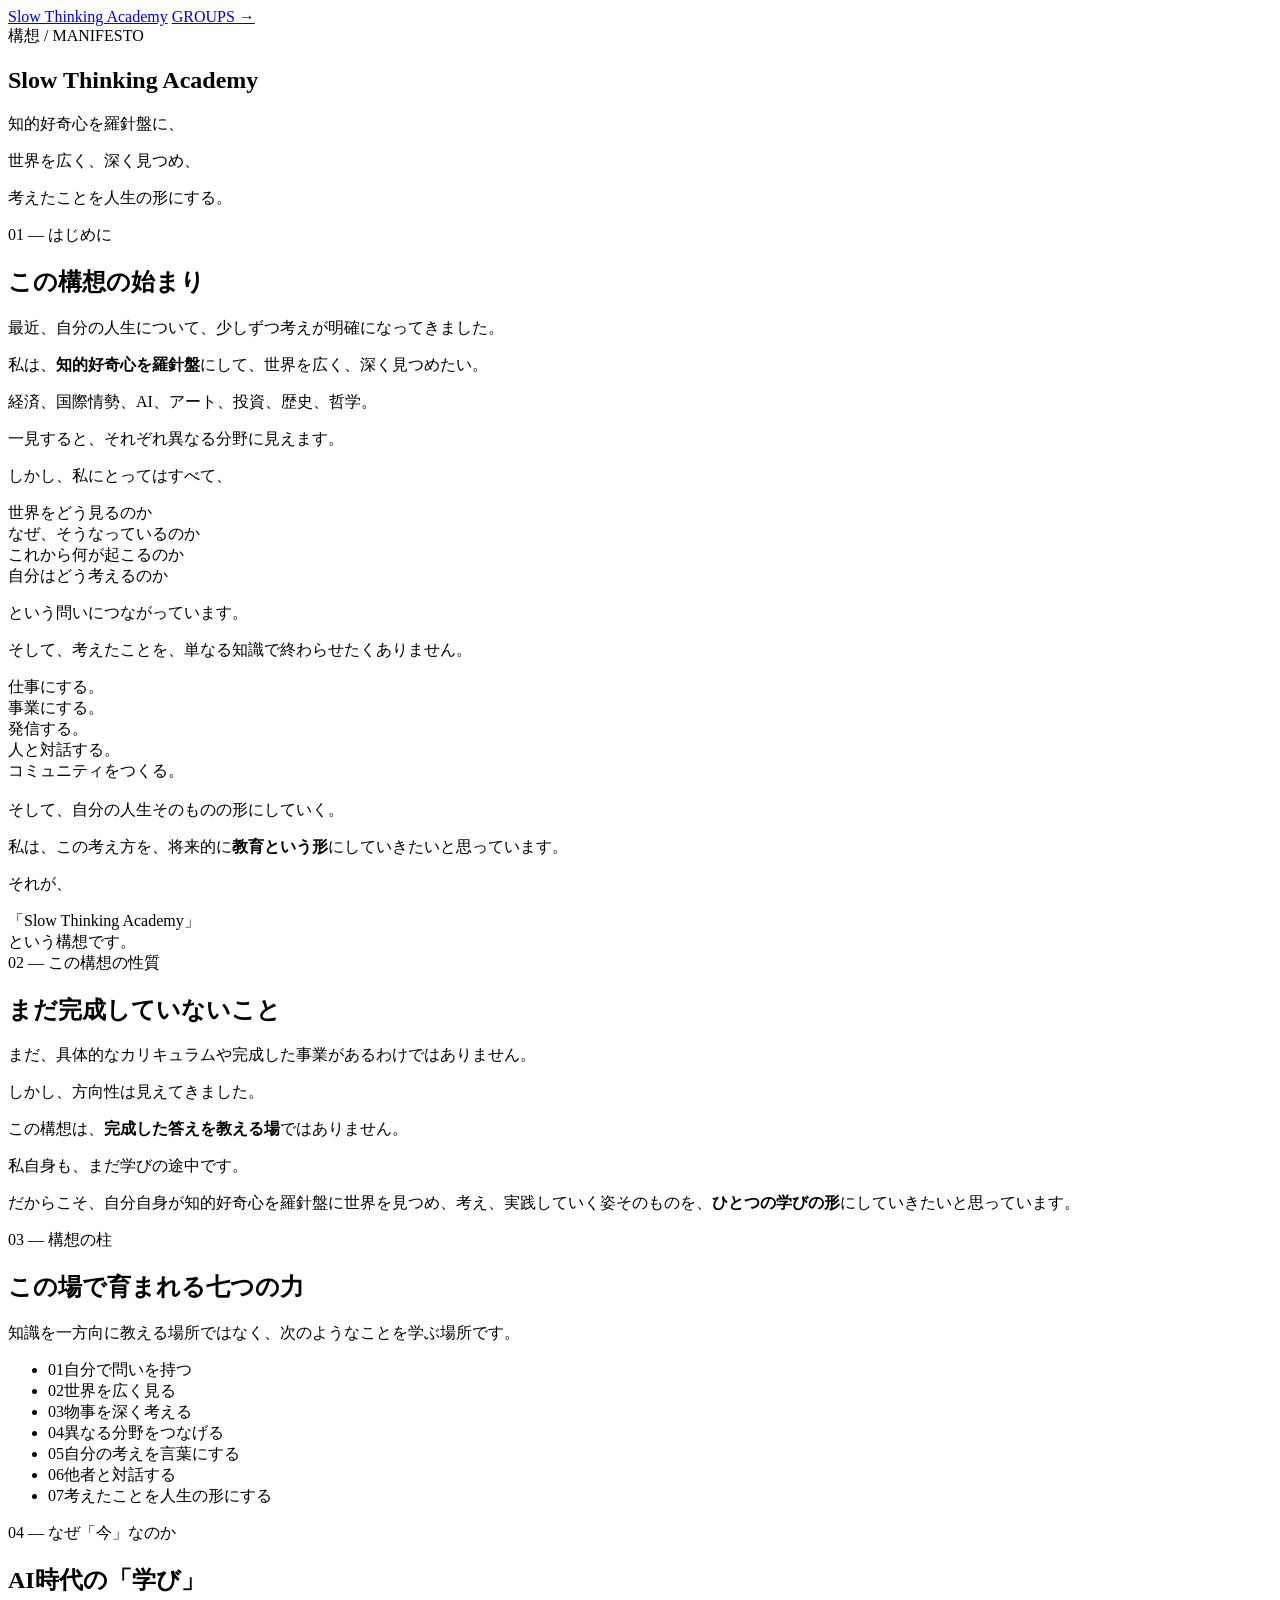
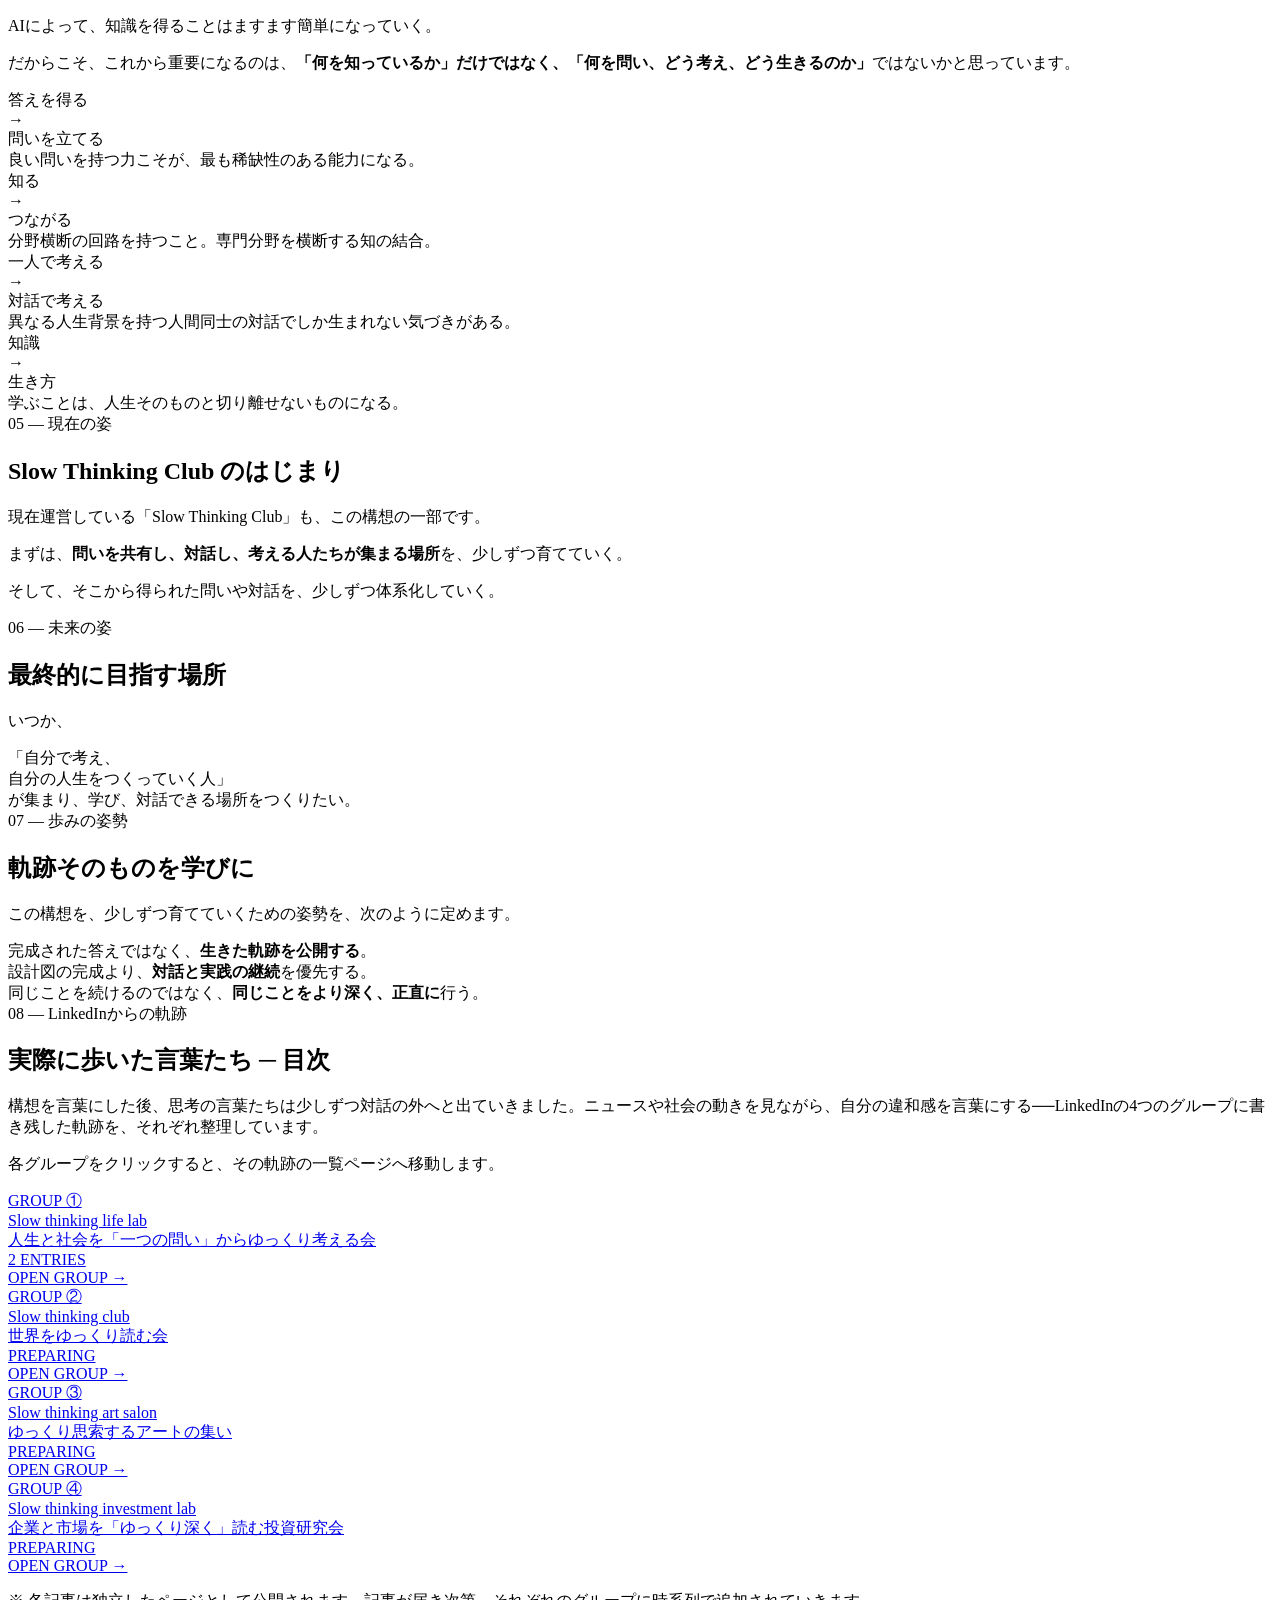
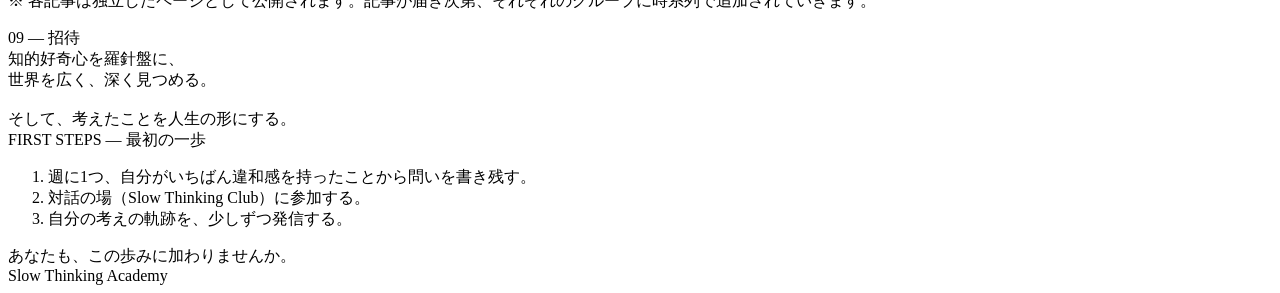
==== commit e66dceae: "Add files via upload" ====
--- a/index.html
+++ b/index.html
@@ -254,5 +254,6 @@
   </section>
 
 </div>
+<script type="module" src="https://static.cloudflareinsights.com/beacon.min.js/v4513226cdae34746b4dedf0b4dfa099e1781791509496" integrity="sha512-ZE9pZaUXND66v380QUtch/5sE9tPFh2zg45pR2PB0CVkCtOREv2AJKkSidISWkysEuQ0EH8faUU5du78bx87UQ==" data-cf-beacon='{"version":"2024.11.0","token":"4edd5f8ec12a48cfa682ab8261b80a79"}' crossorigin="anonymous"></script>
 </body>
 </html>
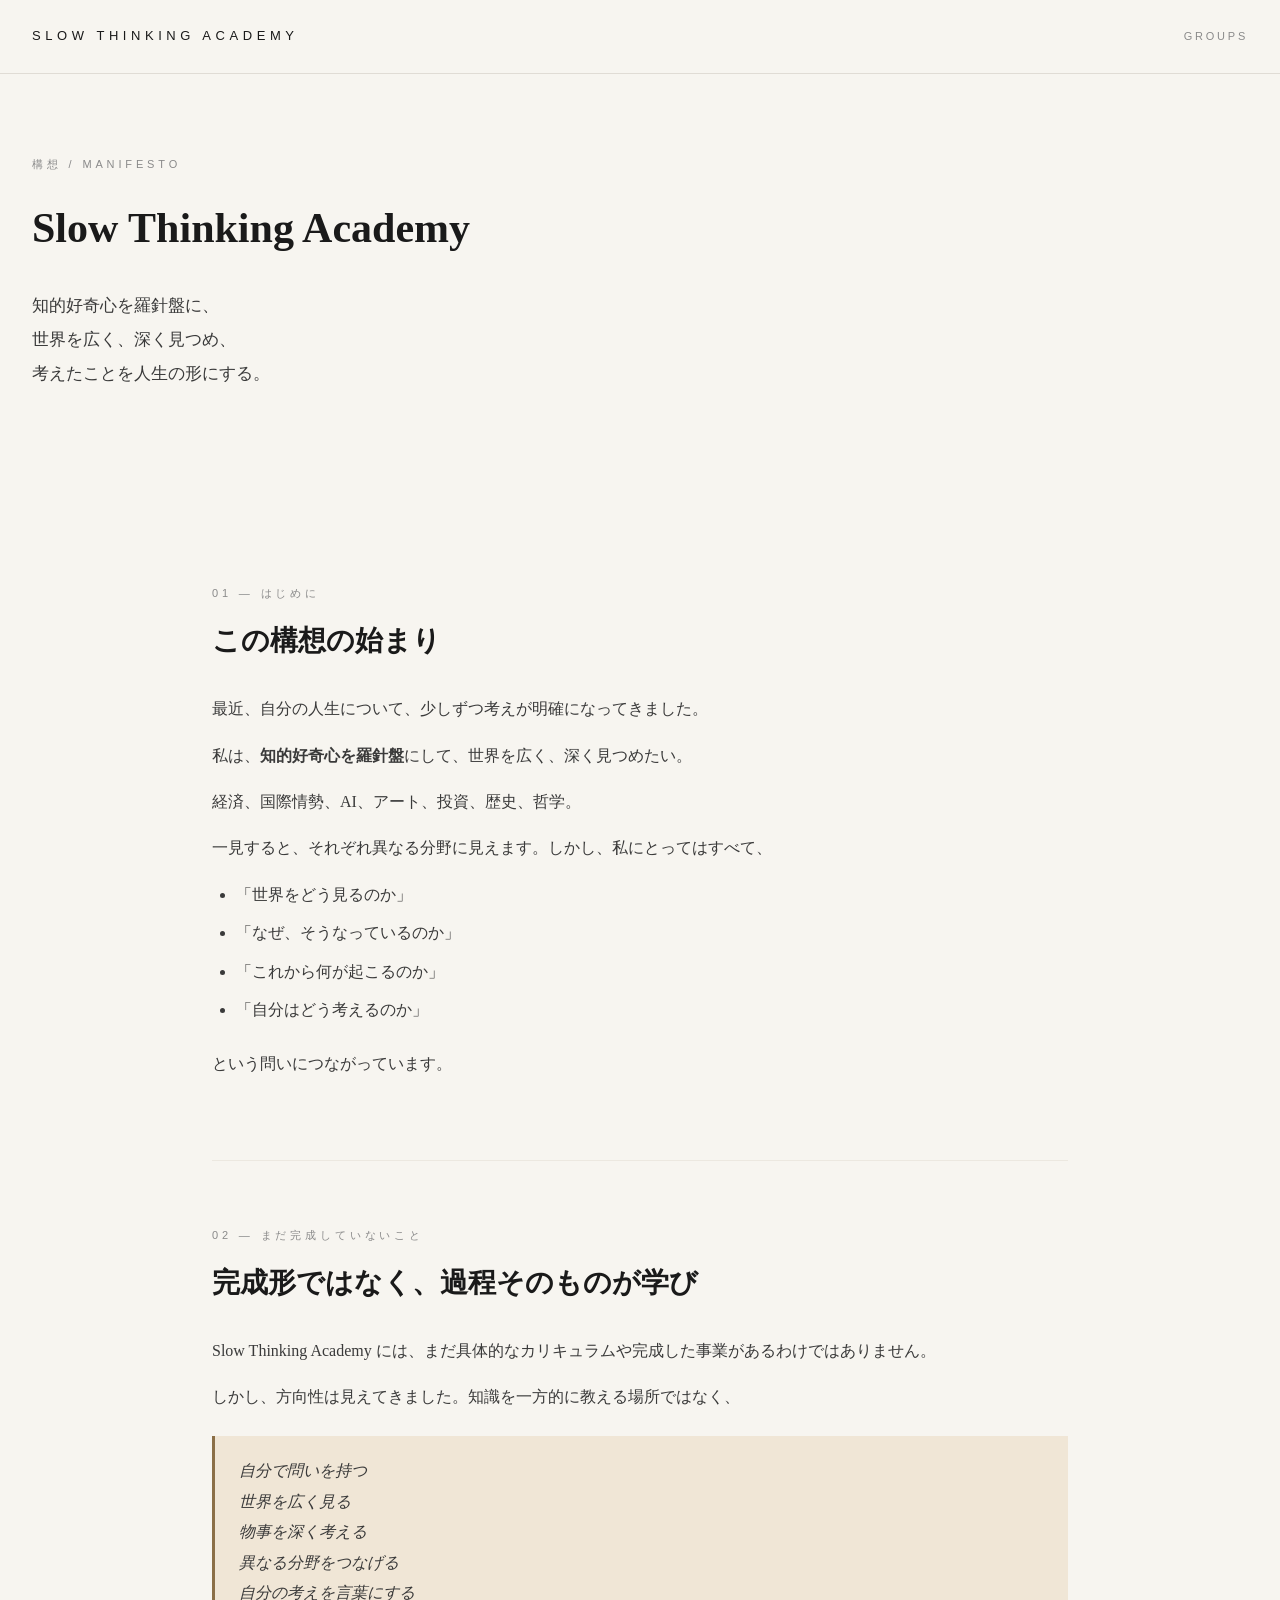
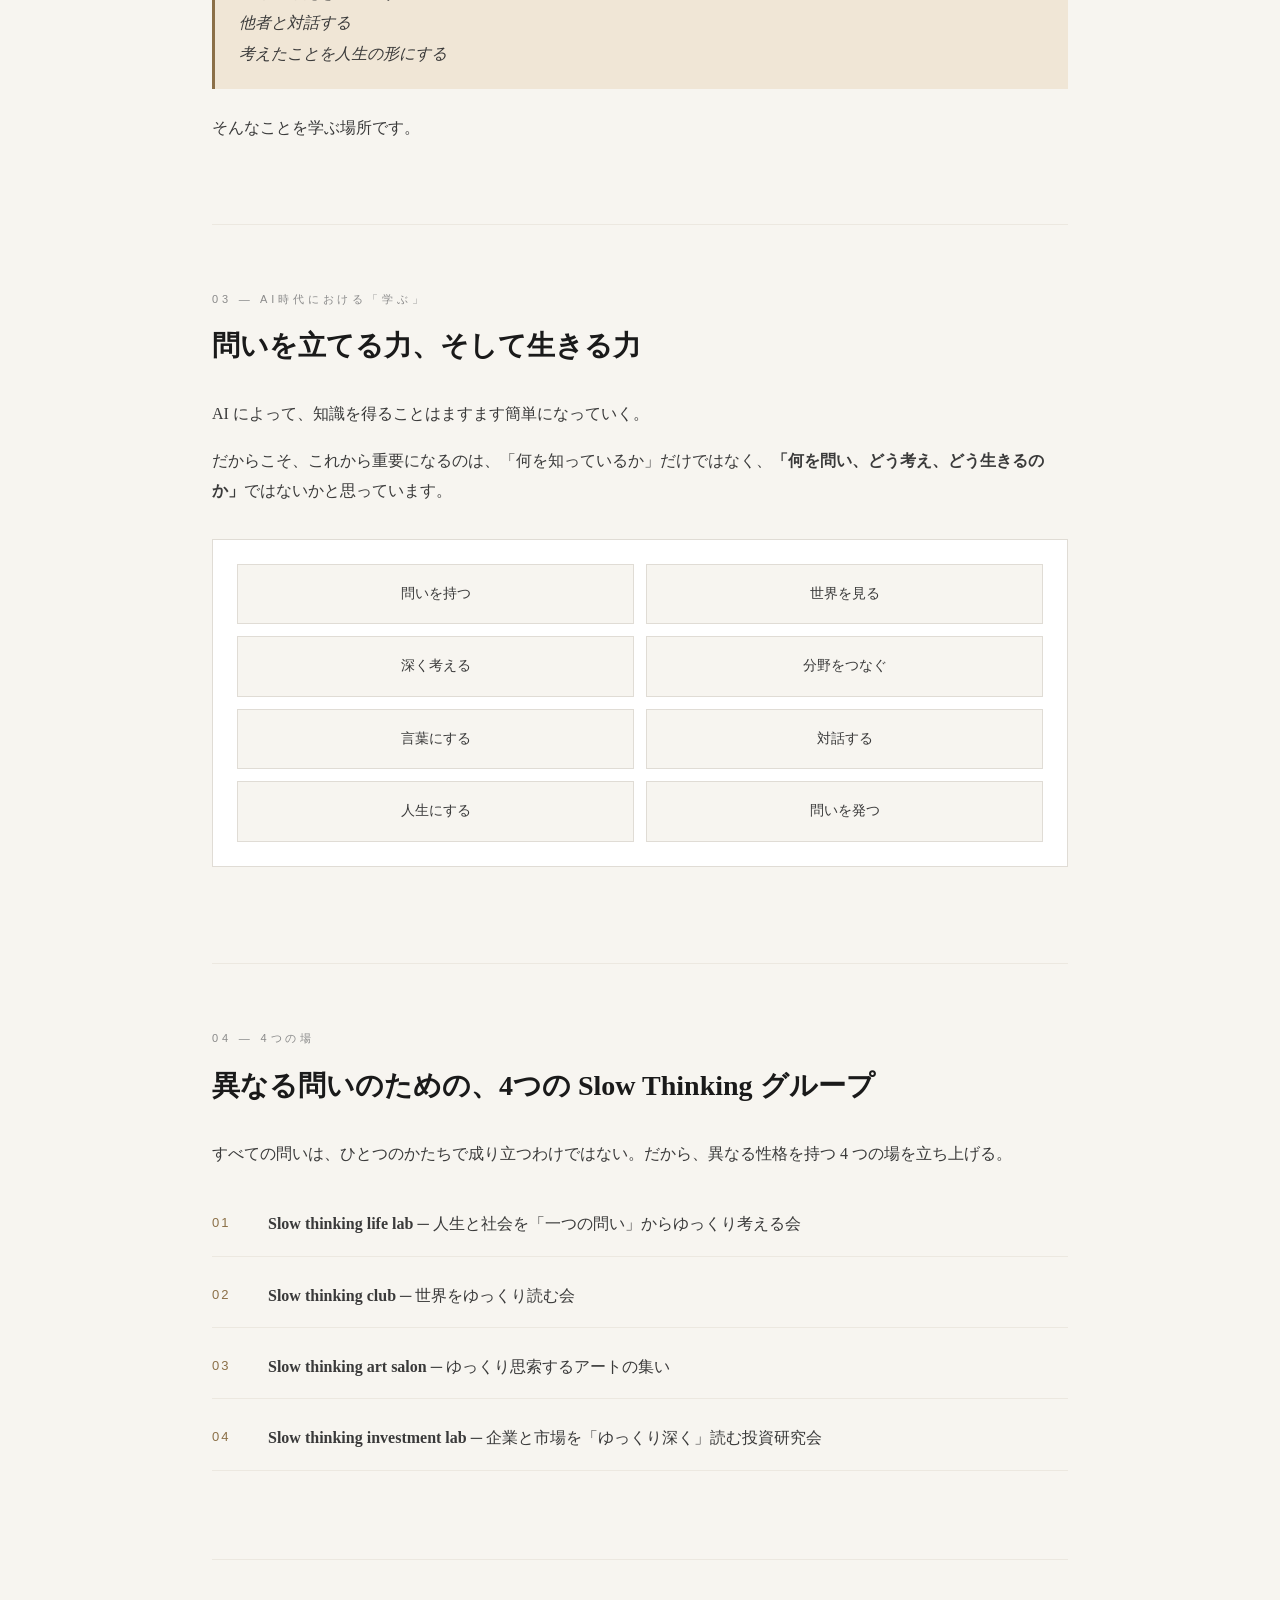
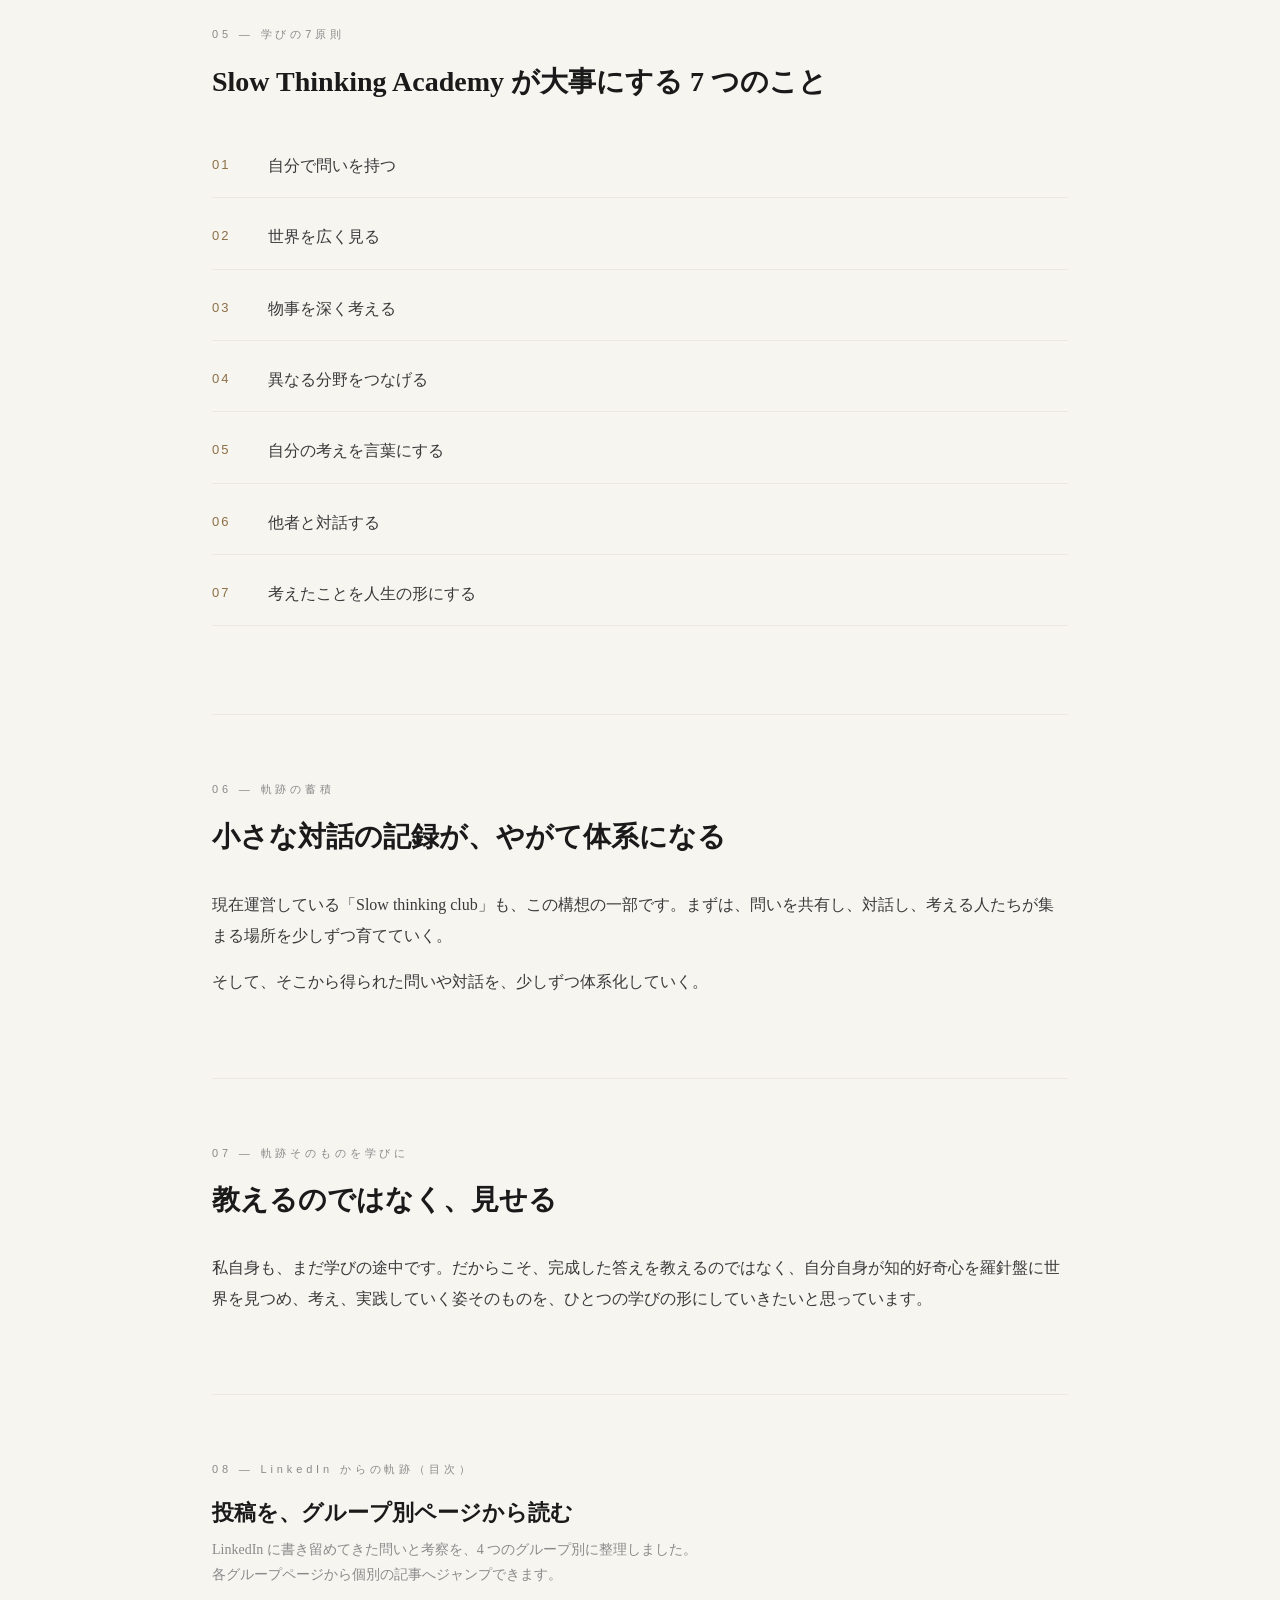
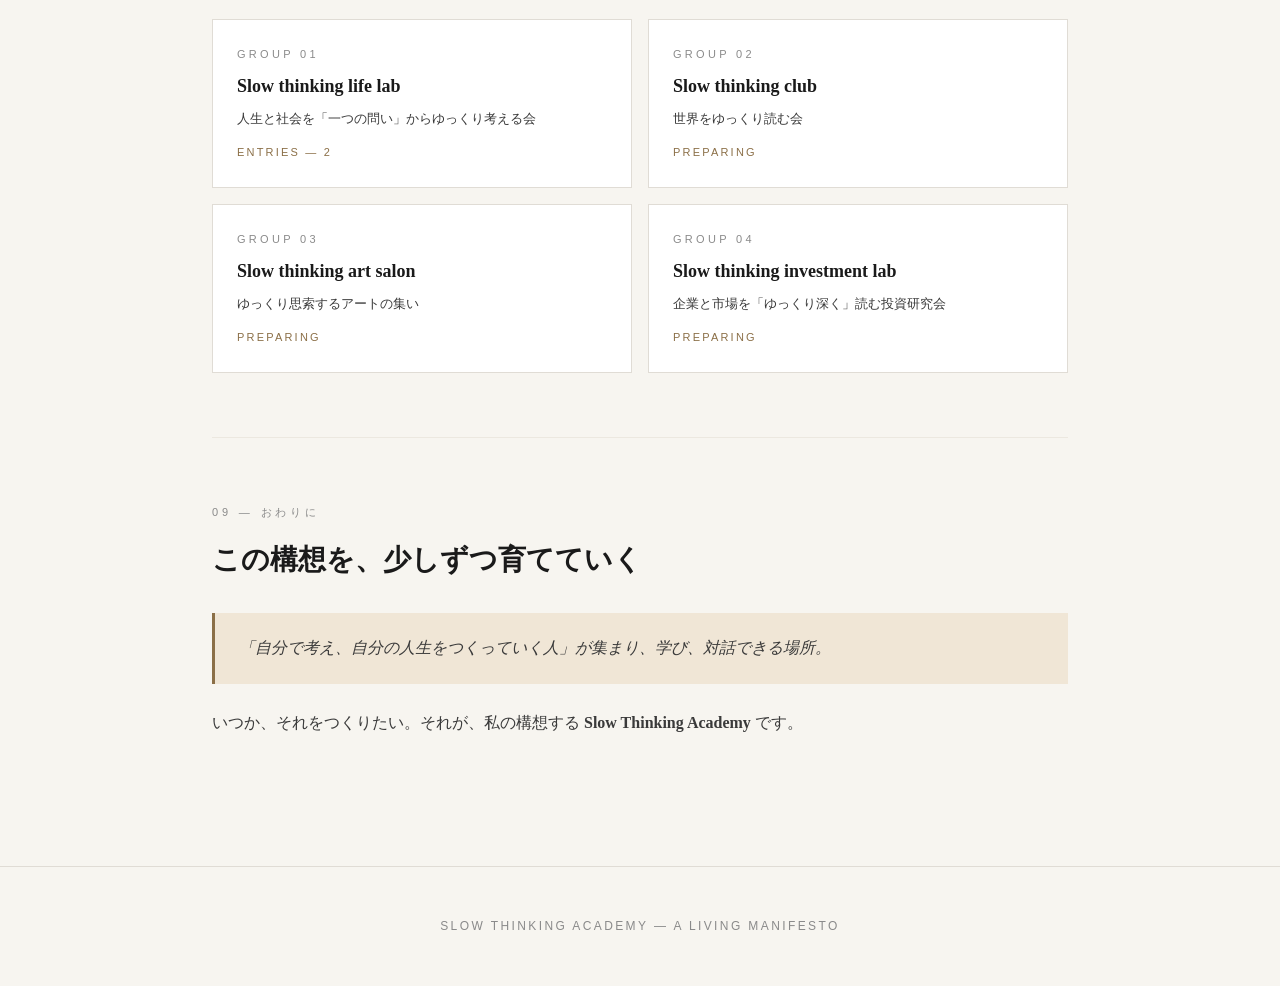
==== commit c96ff676: "Update index.html" ====
--- a/index.html
+++ b/index.html
@@ -4,256 +4,341 @@
 <meta charset="UTF-8">
 <meta name="viewport" content="width=device-width, initial-scale=1.0">
 <title>Slow Thinking Academy — 構想</title>
-<link rel="stylesheet" href="_styles.css">
+<style>
+  /* ============================================
+     Slow Thinking Academy — Inlined Stylesheet
+     旧 _styles.css を完全移植し、自己完結型に統合
+     ============================================ */
+  :root {
+    --bg: #f7f5f0;
+    --bg-card: #ffffff;
+    --ink: #1a1a1a;
+    --ink-soft: #3a3a3a;
+    --ink-mute: #8a8a8a;
+    --accent: #8b6f47;
+    --accent-soft: #c8b8a0;
+    --line: #e0dcd5;
+    --line-soft: #ece8e0;
+    --highlight: #f0e6d6;
+  }
+  * { margin: 0; padding: 0; box-sizing: border-box; }
+  html { scroll-behavior: smooth; }
+  body {
+    font-family: "Hiragino Mincho ProN", "Yu Mincho", "YuMincho", "Noto Serif JP", serif;
+    background: var(--bg);
+    color: var(--ink);
+    line-height: 1.9;
+    font-size: 16px;
+    -webkit-font-smoothing: antialiased;
+  }
+  .container { max-width: 920px; margin: 0 auto; padding: 48px 32px; }
+  /* ===== Header ===== */
+  .site-header {
+    display: flex; justify-content: space-between; align-items: center;
+    padding: 24px 32px; border-bottom: 1px solid var(--line);
+    background: var(--bg);
+  }
+  .site-header .logo {
+    font-family: "Helvetica Neue", "Arial", sans-serif;
+    font-size: 13px; letter-spacing: 0.35em;
+    color: var(--ink); text-decoration: none;
+  }
+  .site-header .nav { display: flex; gap: 24px; }
+  .site-header .nav a {
+    font-family: "Helvetica Neue", "Arial", sans-serif;
+    font-size: 11px; letter-spacing: 0.25em;
+    color: var(--ink-mute); text-decoration: none;
+    text-transform: uppercase;
+  }
+  .site-header .nav a:hover { color: var(--accent); }
+  /* ===== Hero ===== */
+  .hero { padding: 80px 32px 64px; text-align: left; border-bottom: 1px solid var(--line); }
+  .hero .tag {
+    font-family: "Helvetica Neue", "Arial", sans-serif;
+    font-size: 11px; letter-spacing: 0.35em;
+    color: var(--ink-mute); margin-bottom: 24px;
+  }
+  .hero h1 {
+    font-size: 42px; line-height: 1.4; font-weight: 600;
+    color: var(--ink); margin-bottom: 32px;
+  }
+  .hero .subtitle { font-size: 17px; color: var(--ink-soft); max-width: 640px; line-height: 2.0; }
+  /* ===== Sections ===== */
+  section { padding: 64px 0; border-bottom: 1px solid var(--line-soft); }
+  section:last-of-type { border-bottom: none; }
+  .section-number {
+    font-family: "Helvetica Neue", "Arial", sans-serif;
+    font-size: 11px; letter-spacing: 0.35em;
+    color: var(--ink-mute); margin-bottom: 16px;
+  }
+  h2 {
+    font-size: 28px; font-weight: 600; color: var(--ink);
+    margin-bottom: 32px; line-height: 1.5;
+  }
+  h3 {
+    font-size: 19px; font-weight: 600; color: var(--ink);
+    margin: 32px 0 12px;
+  }
+  p { margin-bottom: 16px; color: var(--ink-soft); }
+  ul, ol { margin: 16px 0 24px 24px; color: var(--ink-soft); }
+  li { margin-bottom: 8px; line-height: 1.9; }
+  /* ===== Quote Block ===== */
+  .quote {
+    background: var(--highlight);
+    border-left: 3px solid var(--accent);
+    padding: 20px 24px; margin: 24px 0;
+    font-style: italic; color: var(--ink-soft);
+  }
+  /* ===== Concept Diagram ===== */
+  .concept-diagram {
+    display: grid; grid-template-columns: repeat(2, 1fr); gap: 12px;
+    margin: 32px 0; padding: 24px;
+    background: var(--bg-card); border: 1px solid var(--line);
+  }
+  .concept-diagram .node {
+    padding: 16px; text-align: center;
+    background: var(--bg); border: 1px solid var(--line);
+    font-size: 14px; color: var(--ink-soft);
+  }
+  /* ===== Principles ===== */
+  .principles {
+    counter-reset: principle;
+    list-style: none; margin: 24px 0; padding: 0;
+  }
+  .principles li {
+    counter-increment: principle;
+    padding: 16px 0 16px 56px;
+    border-bottom: 1px solid var(--line-soft);
+    position: relative;
+  }
+  .principles li::before {
+    content: counter(principle, decimal-leading-zero);
+    position: absolute; left: 0; top: 18px;
+    font-family: "Helvetica Neue", "Arial", sans-serif;
+    font-size: 13px; color: var(--accent);
+    letter-spacing: 0.15em;
+  }
+  /* ===== Group Index ===== */
+  .group-index-title {
+    font-size: 22px; font-weight: 600;
+    color: var(--ink); margin-bottom: 8px;
+  }
+  .group-index-lead {
+    font-size: 14px; color: var(--ink-mute);
+    margin-bottom: 32px; line-height: 1.8;
+  }
+  .group-grid {
+    display: grid; grid-template-columns: repeat(2, 1fr);
+    gap: 16px; margin-top: 24px;
+  }
+  .group-card {
+    display: block; padding: 24px;
+    background: var(--bg-card);
+    border: 1px solid var(--line);
+    text-decoration: none; color: inherit;
+    transition: border-color 0.2s, transform 0.2s;
+  }
+  .group-card:hover {
+    border-color: var(--accent);
+    transform: translateY(-2px);
+  }
+  .group-card .group-num {
+    font-family: "Helvetica Neue", "Arial", sans-serif;
+    font-size: 11px; letter-spacing: 0.3em;
+    color: var(--ink-mute); margin-bottom: 8px;
+  }
+  .group-card .group-name {
+    font-size: 18px; font-weight: 600;
+    color: var(--ink); margin-bottom: 8px; line-height: 1.5;
+  }
+  .group-card .group-desc {
+    font-size: 13px; color: var(--ink-soft);
+    line-height: 1.7; margin-bottom: 12px;
+  }
+  .group-card .group-count {
+    font-family: "Helvetica Neue", "Arial", sans-serif;
+    font-size: 11px; letter-spacing: 0.2em;
+    color: var(--accent);
+  }
+  /* ===== Footer ===== */
+  footer {
+    padding: 48px 32px; text-align: center;
+    color: var(--ink-mute); font-size: 12px;
+    border-top: 1px solid var(--line);
+    font-family: "Helvetica Neue", "Arial", sans-serif;
+    letter-spacing: 0.2em;
+  }
+  /* ===== Responsive ===== */
+  @media (max-width: 640px) {
+    .container { padding: 32px 20px; }
+    .hero { padding: 48px 20px 40px; }
+    .hero h1 { font-size: 30px; }
+    h2 { font-size: 22px; }
+    .group-grid { grid-template-columns: 1fr; }
+    .concept-diagram { grid-template-columns: 1fr; }
+  }
+</style>
 </head>
 <body>
 
 <header class="site-header">
-  <a class="site-title" href="index.html">Slow Thinking Academy</a>
-  <a class="site-nav" href="groups/life-lab.html">GROUPS →</a>
+  <a href="index.html" class="logo">SLOW THINKING ACADEMY</a>
+  <nav class="nav">
+    <a href="#group-index">GROUPS</a>
+  </nav>
 </header>
 
-<div class="wrap">
-
-  <section class="hero">
-    <span class="tag">構想 / MANIFESTO</span>
-    <h1 class="page-title">Slow Thinking Academy</h1>
-
-    <div class="lead">
-      <p>知的好奇心を羅針盤に、</p>
-      <p>世界を広く、深く見つめ、</p>
-      <p>考えたことを人生の形にする。</p>
-    </div>
-  </section>
-
-  <section>
-    <div class="chapter-num">01 — はじめに</div>
-    <h2>この構想の始まり</h2>
-
-    <p>最近、自分の人生について、少しずつ考えが明確になってきました。</p>
-
-    <p>私は、<strong>知的好奇心を羅針盤</strong>にして、世界を広く、深く見つめたい。</p>
-
-    <p>経済、国際情勢、AI、アート、投資、歴史、哲学。</p>
-
-    <p>一見すると、それぞれ異なる分野に見えます。</p>
-
-    <p>しかし、私にとってはすべて、</p>
-
-    <div class="quote-block">
-      世界をどう見るのか<br>
-      なぜ、そうなっているのか<br>
-      これから何が起こるのか<br>
-      自分はどう考えるのか
-    </div>
-
-    <p>という問いにつながっています。</p>
-
-    <p>そして、考えたことを、単なる知識で終わらせたくありません。</p>
-
-    <div class="quote-block">
-      仕事にする。<br>
-      事業にする。<br>
-      発信する。<br>
-      人と対話する。<br>
-      コミュニティをつくる。<br><br>
-      そして、自分の人生そのものの形にしていく。
-    </div>
-
-    <p>私は、この考え方を、将来的に<strong>教育という形</strong>にしていきたいと思っています。</p>
-
-    <p>それが、</p>
-
-    <div class="quote-block with-margin">
-      「Slow Thinking Academy」<br>
-      という構想です。
-    </div>
-  </section>
-
-  <section>
-    <div class="chapter-num">02 — この構想の性質</div>
-    <h2>まだ完成していないこと</h2>
-
-    <p>まだ、具体的なカリキュラムや完成した事業があるわけではありません。</p>
-
-    <p>しかし、方向性は見えてきました。</p>
-
-    <p>この構想は、<strong>完成した答えを教える場</strong>ではありません。</p>
-
-    <p>私自身も、まだ学びの途中です。</p>
-
-    <p>だからこそ、自分自身が知的好奇心を羅針盤に世界を見つめ、考え、実践していく姿そのものを、<strong>ひとつの学びの形</strong>にしていきたいと思っています。</p>
-  </section>
-
-  <section>
-    <div class="chapter-num">03 — 構想の柱</div>
-    <h2>この場で育まれる七つの力</h2>
-
-    <p>知識を一方向に教える場所ではなく、次のようなことを学ぶ場所です。</p>
-
-    <ul class="principles">
-      <li><span class="num">01</span><span class="text">自分で問いを持つ</span></li>
-      <li><span class="num">02</span><span class="text">世界を広く見る</span></li>
-      <li><span class="num">03</span><span class="text">物事を深く考える</span></li>
-      <li><span class="num">04</span><span class="text">異なる分野をつなげる</span></li>
-      <li><span class="num">05</span><span class="text">自分の考えを言葉にする</span></li>
-      <li><span class="num">06</span><span class="text">他者と対話する</span></li>
-      <li><span class="num">07</span><span class="text">考えたことを人生の形にする</span></li>
-    </ul>
-  </section>
-
-  <section>
-    <div class="chapter-num">04 — なぜ「今」なのか</div>
-    <h2>AI時代の「学び」</h2>
-
-    <p>AIによって、知識を得ることはますます簡単になっていく。</p>
-
-    <p>だからこそ、これから重要になるのは、<strong>「何を知っているか」だけではなく、「何を問い、どう考え、どう生きるのか」</strong>ではないかと思っています。</p>
-
-    <div class="concept">
-      <div class="concept-item">
-        <div class="concept-jp">答えを得る</div>
-        <div class="concept-arrow">→</div>
-        <div class="concept-jp">問いを立てる</div>
-        <div class="concept-desc">良い問いを持つ力こそが、最も稀缺性のある能力になる。</div>
-      </div>
-      <div class="concept-item">
-        <div class="concept-jp">知る</div>
-        <div class="concept-arrow">→</div>
-        <div class="concept-jp">つながる</div>
-        <div class="concept-desc">分野横断の回路を持つこと。専門分野を横断する知の結合。</div>
-      </div>
-      <div class="concept-item">
-        <div class="concept-jp">一人で考える</div>
-        <div class="concept-arrow">→</div>
-        <div class="concept-jp">対話で考える</div>
-        <div class="concept-desc">異なる人生背景を持つ人間同士の対話でしか生まれない気づきがある。</div>
-      </div>
-      <div class="concept-item">
-        <div class="concept-jp">知識</div>
-        <div class="concept-arrow">→</div>
-        <div class="concept-jp">生き方</div>
-        <div class="concept-desc">学ぶことは、人生そのものと切り離せないものになる。</div>
-      </div>
-    </div>
-  </section>
-
-  <section>
-    <div class="chapter-num">05 — 現在の姿</div>
-    <h2>Slow Thinking Club のはじまり</h2>
-
-    <p>現在運営している「Slow Thinking Club」も、この構想の一部です。</p>
-
-    <p>まずは、<strong>問いを共有し、対話し、考える人たちが集まる場所</strong>を、少しずつ育てていく。</p>
-
-    <p>そして、そこから得られた問いや対話を、少しずつ体系化していく。</p>
-  </section>
-
-  <section>
-    <div class="chapter-num">06 — 未来の姿</div>
-    <h2>最終的に目指す場所</h2>
-
-    <p>いつか、</p>
-
-    <div class="quote-block with-margin">
-      「自分で考え、<br>
-      自分の人生をつくっていく人」<br>
-      が集まり、学び、対話できる場所をつくりたい。
-    </div>
-  </section>
-
-  <section>
-    <div class="chapter-num">07 — 歩みの姿勢</div>
-    <h2>軌跡そのものを学びに</h2>
-
-    <p>この構想を、少しずつ育てていくための姿勢を、次のように定めます。</p>
-
-    <div class="concept">
-      <div class="concept-item">
-        <div class="concept-desc">完成された答えではなく、<strong>生きた軌跡を公開する</strong>。</div>
-      </div>
-      <div class="concept-item">
-        <div class="concept-desc">設計図の完成より、<strong>対話と実践の継続</strong>を優先する。</div>
-      </div>
-      <div class="concept-item">
-        <div class="concept-desc">同じことを続けるのではなく、<strong>同じことをより深く、正直に</strong>行う。</div>
-      </div>
-    </div>
-  </section>
-
-  <!-- 8 — LinkedInからの軌跡 -->
-  <section id="group-index">
-    <div class="chapter-num">08 — LinkedInからの軌跡</div>
-    <h2>実際に歩いた言葉たち ─ 目次</h2>
-
-    <p>構想を言葉にした後、思考の言葉たちは少しずつ対話の外へと出ていきました。ニュースや社会の動きを見ながら、自分の違和感を言葉にする──LinkedInの4つのグループに書き残した軌跡を、それぞれ整理しています。</p>
-
-    <p>各グループをクリックすると、その軌跡の一覧ページへ移動します。</p>
-
-    <nav class="group-index-grid">
-
-      <a class="group-card" href="groups/life-lab.html">
-        <div class="group-card-num">GROUP ①</div>
-        <div class="group-card-title">Slow thinking life lab</div>
-        <div class="group-card-subtitle">人生と社会を「一つの問い」からゆっくり考える会</div>
-        <div class="group-card-meta">2 ENTRIES</div>
-        <div class="group-card-link">OPEN GROUP →</div>
-      </a>
-
-      <a class="group-card" href="groups/club.html">
-        <div class="group-card-num">GROUP ②</div>
-        <div class="group-card-title">Slow thinking club</div>
-        <div class="group-card-subtitle">世界をゆっくり読む会</div>
-        <div class="group-card-meta">PREPARING</div>
-        <div class="group-card-link">OPEN GROUP →</div>
-      </a>
-
-      <a class="group-card" href="groups/art-salon.html">
-        <div class="group-card-num">GROUP ③</div>
-        <div class="group-card-title">Slow thinking art salon</div>
-        <div class="group-card-subtitle">ゆっくり思索するアートの集い</div>
-        <div class="group-card-meta">PREPARING</div>
-        <div class="group-card-link">OPEN GROUP →</div>
-      </a>
-
-      <a class="group-card" href="groups/investment-lab.html">
-        <div class="group-card-num">GROUP ④</div>
-        <div class="group-card-title">Slow thinking investment lab</div>
-        <div class="group-card-subtitle">企業と市場を「ゆっくり深く」読む投資研究会</div>
-        <div class="group-card-meta">PREPARING</div>
-        <div class="group-card-link">OPEN GROUP →</div>
-      </a>
-
-    </nav>
-
-    <p class="group-note">※ 各記事は独立したページとして公開されます。記事が届き次第、それぞれのグループに時系列で追加されていきます。</p>
-  </section>
-
-  <section>
-    <div class="chapter-num">09 — 招待</div>
-
-    <div class="quote-block with-margin">
-      知的好奇心を羅針盤に、<br>
-      世界を広く、深く見つめる。<br><br>
-      そして、考えたことを人生の形にする。
-    </div>
-
-    <footer>
-      <div class="actions">
-        <div class="actions-title">FIRST STEPS — 最初の一歩</div>
-        <ol>
-          <li>週に1つ、自分がいちばん違和感を持ったことから問いを書き残す。</li>
-          <li>対話の場（Slow Thinking Club）に参加する。</li>
-          <li>自分の考えの軌跡を、少しずつ発信する。</li>
-        </ol>
-      </div>
-
-      <div class="invite">あなたも、この歩みに加わりませんか。</div>
-      <div class="signature">Slow Thinking Academy</div>
-    </footer>
-  </section>
+<section class="hero">
+  <div class="tag">構想 / MANIFESTO</div>
+  <h1>Slow Thinking Academy</h1>
+  <p class="subtitle">
+    知的好奇心を羅針盤に、<br>
+    世界を広く、深く見つめ、<br>
+    考えたことを人生の形にする。
+  </p>
+</section>
+
+<div class="container">
+
+<section>
+  <div class="section-number">01 — はじめに</div>
+  <h2>この構想の始まり</h2>
+  <p>最近、自分の人生について、少しずつ考えが明確になってきました。</p>
+  <p>私は、<strong>知的好奇心を羅針盤</strong>にして、世界を広く、深く見つめたい。</p>
+  <p>経済、国際情勢、AI、アート、投資、歴史、哲学。</p>
+  <p>一見すると、それぞれ異なる分野に見えます。しかし、私にとってはすべて、</p>
+  <ul>
+    <li>「世界をどう見るのか」</li>
+    <li>「なぜ、そうなっているのか」</li>
+    <li>「これから何が起こるのか」</li>
+    <li>「自分はどう考えるのか」</li>
+  </ul>
+  <p>という問いにつながっています。</p>
+</section>
+
+<section>
+  <div class="section-number">02 — まだ完成していないこと</div>
+  <h2>完成形ではなく、過程そのものが学び</h2>
+  <p>Slow Thinking Academy には、まだ具体的なカリキュラムや完成した事業があるわけではありません。</p>
+  <p>しかし、方向性は見えてきました。知識を一方的に教える場所ではなく、</p>
+  <div class="quote">
+    自分で問いを持つ<br>
+    世界を広く見る<br>
+    物事を深く考える<br>
+    異なる分野をつなげる<br>
+    自分の考えを言葉にする<br>
+    他者と対話する<br>
+    考えたことを人生の形にする
+  </div>
+  <p>そんなことを学ぶ場所です。</p>
+</section>
+
+<section>
+  <div class="section-number">03 — AI時代における「学ぶ」</div>
+  <h2>問いを立てる力、そして生きる力</h2>
+  <p>AI によって、知識を得ることはますます簡単になっていく。</p>
+  <p>だからこそ、これから重要になるのは、「何を知っているか」だけではなく、<strong>「何を問い、どう考え、どう生きるのか」</strong>ではないかと思っています。</p>
+  <div class="concept-diagram">
+    <div class="node">問いを持つ</div>
+    <div class="node">世界を見る</div>
+    <div class="node">深く考える</div>
+    <div class="node">分野をつなぐ</div>
+    <div class="node">言葉にする</div>
+    <div class="node">対話する</div>
+    <div class="node">人生にする</div>
+    <div class="node">問いを発つ</div>
+  </div>
+</section>
+
+<section>
+  <div class="section-number">04 — 4つの場</div>
+  <h2>異なる問いのための、4つの Slow Thinking グループ</h2>
+  <p>すべての問いは、ひとつのかたちで成り立つわけではない。だから、異なる性格を持つ 4 つの場を立ち上げる。</p>
+  <ul class="principles">
+    <li><strong>Slow thinking life lab</strong> ─ 人生と社会を「一つの問い」からゆっくり考える会</li>
+    <li><strong>Slow thinking club</strong> ─ 世界をゆっくり読む会</li>
+    <li><strong>Slow thinking art salon</strong> ─ ゆっくり思索するアートの集い</li>
+    <li><strong>Slow thinking investment lab</strong> ─ 企業と市場を「ゆっくり深く」読む投資研究会</li>
+  </ul>
+</section>
+
+<section>
+  <div class="section-number">05 — 学びの7原則</div>
+  <h2>Slow Thinking Academy が大事にする 7 つのこと</h2>
+  <ol class="principles">
+    <li>自分で問いを持つ</li>
+    <li>世界を広く見る</li>
+    <li>物事を深く考える</li>
+    <li>異なる分野をつなげる</li>
+    <li>自分の考えを言葉にする</li>
+    <li>他者と対話する</li>
+    <li>考えたことを人生の形にする</li>
+  </ol>
+</section>
+
+<section>
+  <div class="section-number">06 — 軌跡の蓄積</div>
+  <h2>小さな対話の記録が、やがて体系になる</h2>
+  <p>現在運営している「Slow thinking club」も、この構想の一部です。まずは、問いを共有し、対話し、考える人たちが集まる場所を少しずつ育てていく。</p>
+  <p>そして、そこから得られた問いや対話を、少しずつ体系化していく。</p>
+</section>
+
+<section>
+  <div class="section-number">07 — 軌跡そのものを学びに</div>
+  <h2>教えるのではなく、見せる</h2>
+  <p>私自身も、まだ学びの途中です。だからこそ、完成した答えを教えるのではなく、自分自身が知的好奇心を羅針盤に世界を見つめ、考え、実践していく姿そのものを、ひとつの学びの形にしていきたいと思っています。</p>
+</section>
+
+<section id="group-index">
+  <div class="section-number">08 — LinkedIn からの軌跡（目次）</div>
+  <h2 class="group-index-title">投稿を、グループ別ページから読む</h2>
+  <p class="group-index-lead">
+    LinkedIn に書き留めてきた問いと考察を、4 つのグループ別に整理しました。<br>
+    各グループページから個別の記事へジャンプできます。
+  </p>
+
+  <div class="group-grid">
+    <a href="groups/life-lab.html" class="group-card">
+      <div class="group-num">GROUP 01</div>
+      <div class="group-name">Slow thinking life lab</div>
+      <div class="group-desc">人生と社会を「一つの問い」からゆっくり考える会</div>
+      <div class="group-count">ENTRIES — 2</div>
+    </a>
+    <a href="groups/club.html" class="group-card">
+      <div class="group-num">GROUP 02</div>
+      <div class="group-name">Slow thinking club</div>
+      <div class="group-desc">世界をゆっくり読む会</div>
+      <div class="group-count">PREPARING</div>
+    </a>
+    <a href="groups/art-salon.html" class="group-card">
+      <div class="group-num">GROUP 03</div>
+      <div class="group-name">Slow thinking art salon</div>
+      <div class="group-desc">ゆっくり思索するアートの集い</div>
+      <div class="group-count">PREPARING</div>
+    </a>
+    <a href="groups/investment-lab.html" class="group-card">
+      <div class="group-num">GROUP 04</div>
+      <div class="group-name">Slow thinking investment lab</div>
+      <div class="group-desc">企業と市場を「ゆっくり深く」読む投資研究会</div>
+      <div class="group-count">PREPARING</div>
+    </a>
+  </div>
+</section>
+
+<section>
+  <div class="section-number">09 — おわりに</div>
+  <h2>この構想を、少しずつ育てていく</h2>
+  <div class="quote">
+    「自分で考え、自分の人生をつくっていく人」が集まり、学び、対話できる場所。
+  </div>
+  <p>いつか、それをつくりたい。それが、私の構想する <strong>Slow Thinking Academy</strong> です。</p>
+</section>
 
 </div>
-<script type="module" src="https://static.cloudflareinsights.com/beacon.min.js/v4513226cdae34746b4dedf0b4dfa099e1781791509496" integrity="sha512-ZE9pZaUXND66v380QUtch/5sE9tPFh2zg45pR2PB0CVkCtOREv2AJKkSidISWkysEuQ0EH8faUU5du78bx87UQ==" data-cf-beacon='{"version":"2024.11.0","token":"4edd5f8ec12a48cfa682ab8261b80a79"}' crossorigin="anonymous"></script>
+
+<footer>
+  SLOW THINKING ACADEMY — A LIVING MANIFESTO
+</footer>
+
 </body>
 </html>
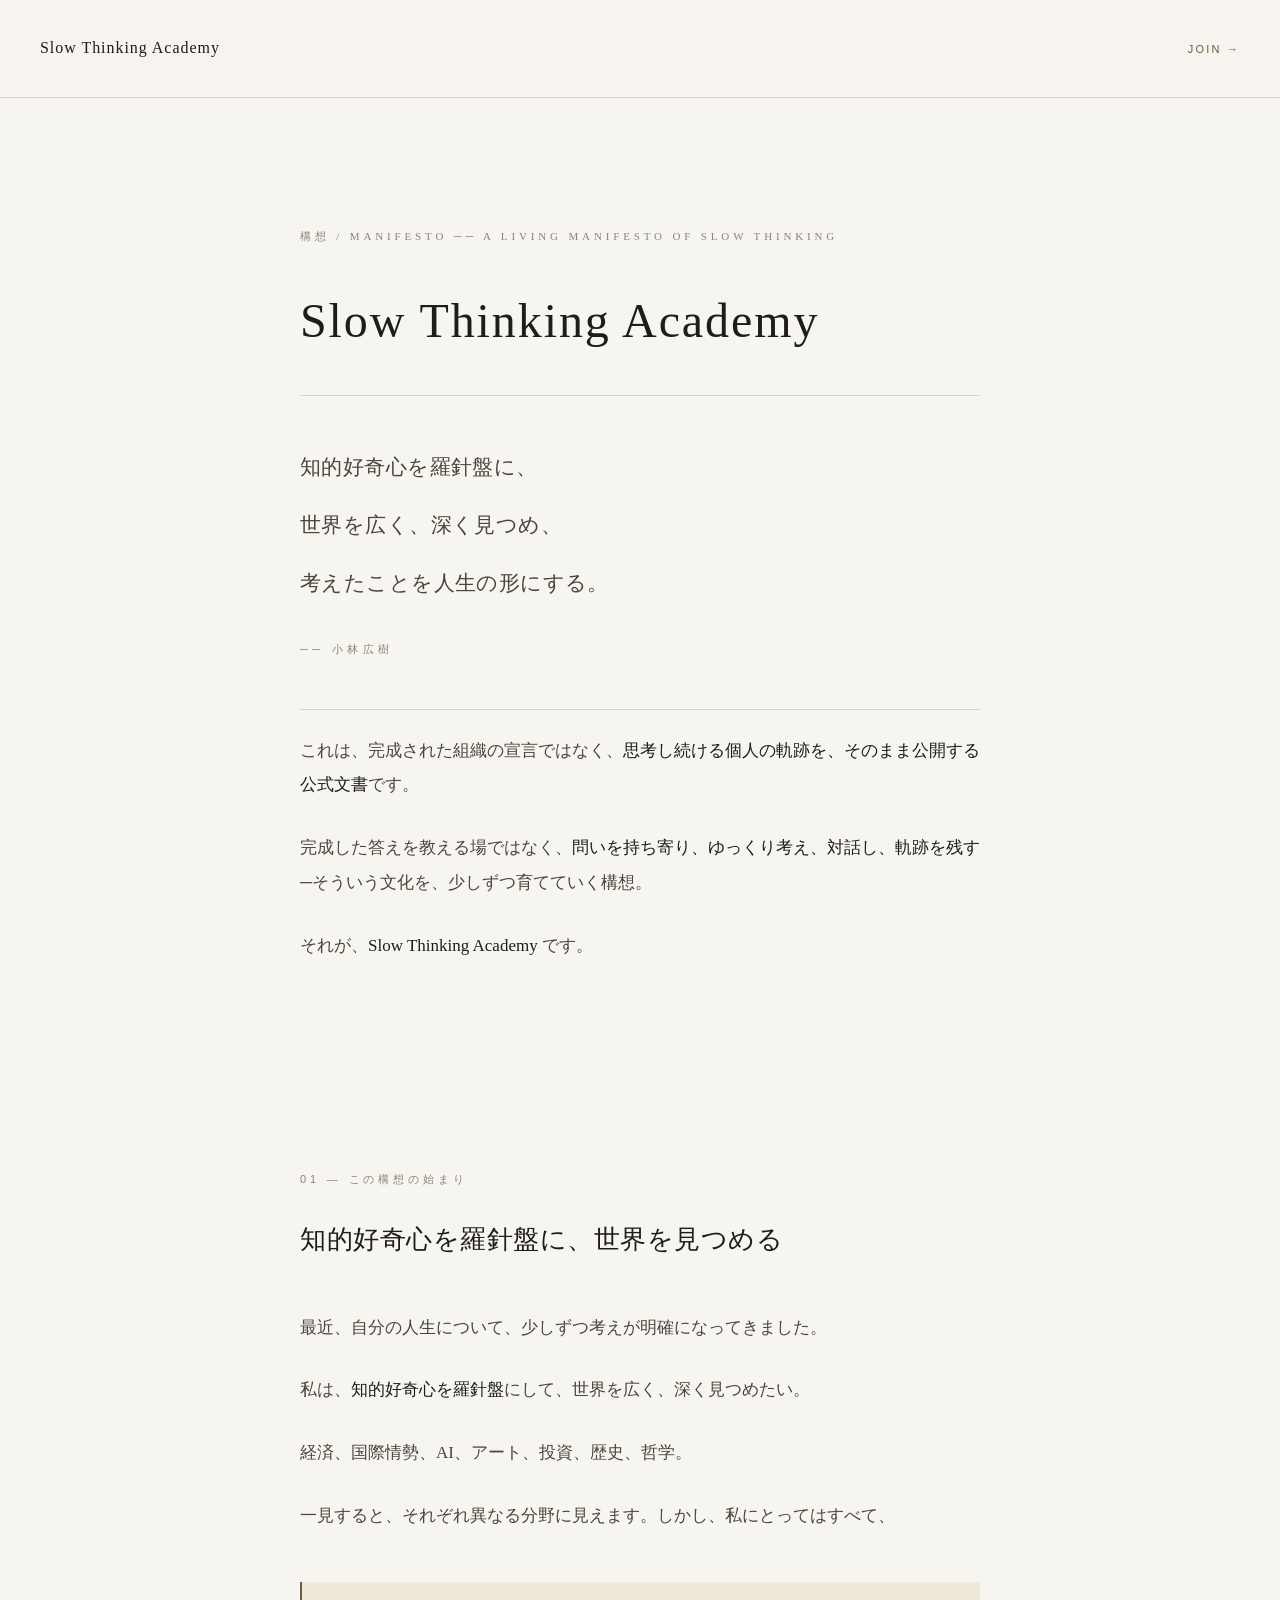
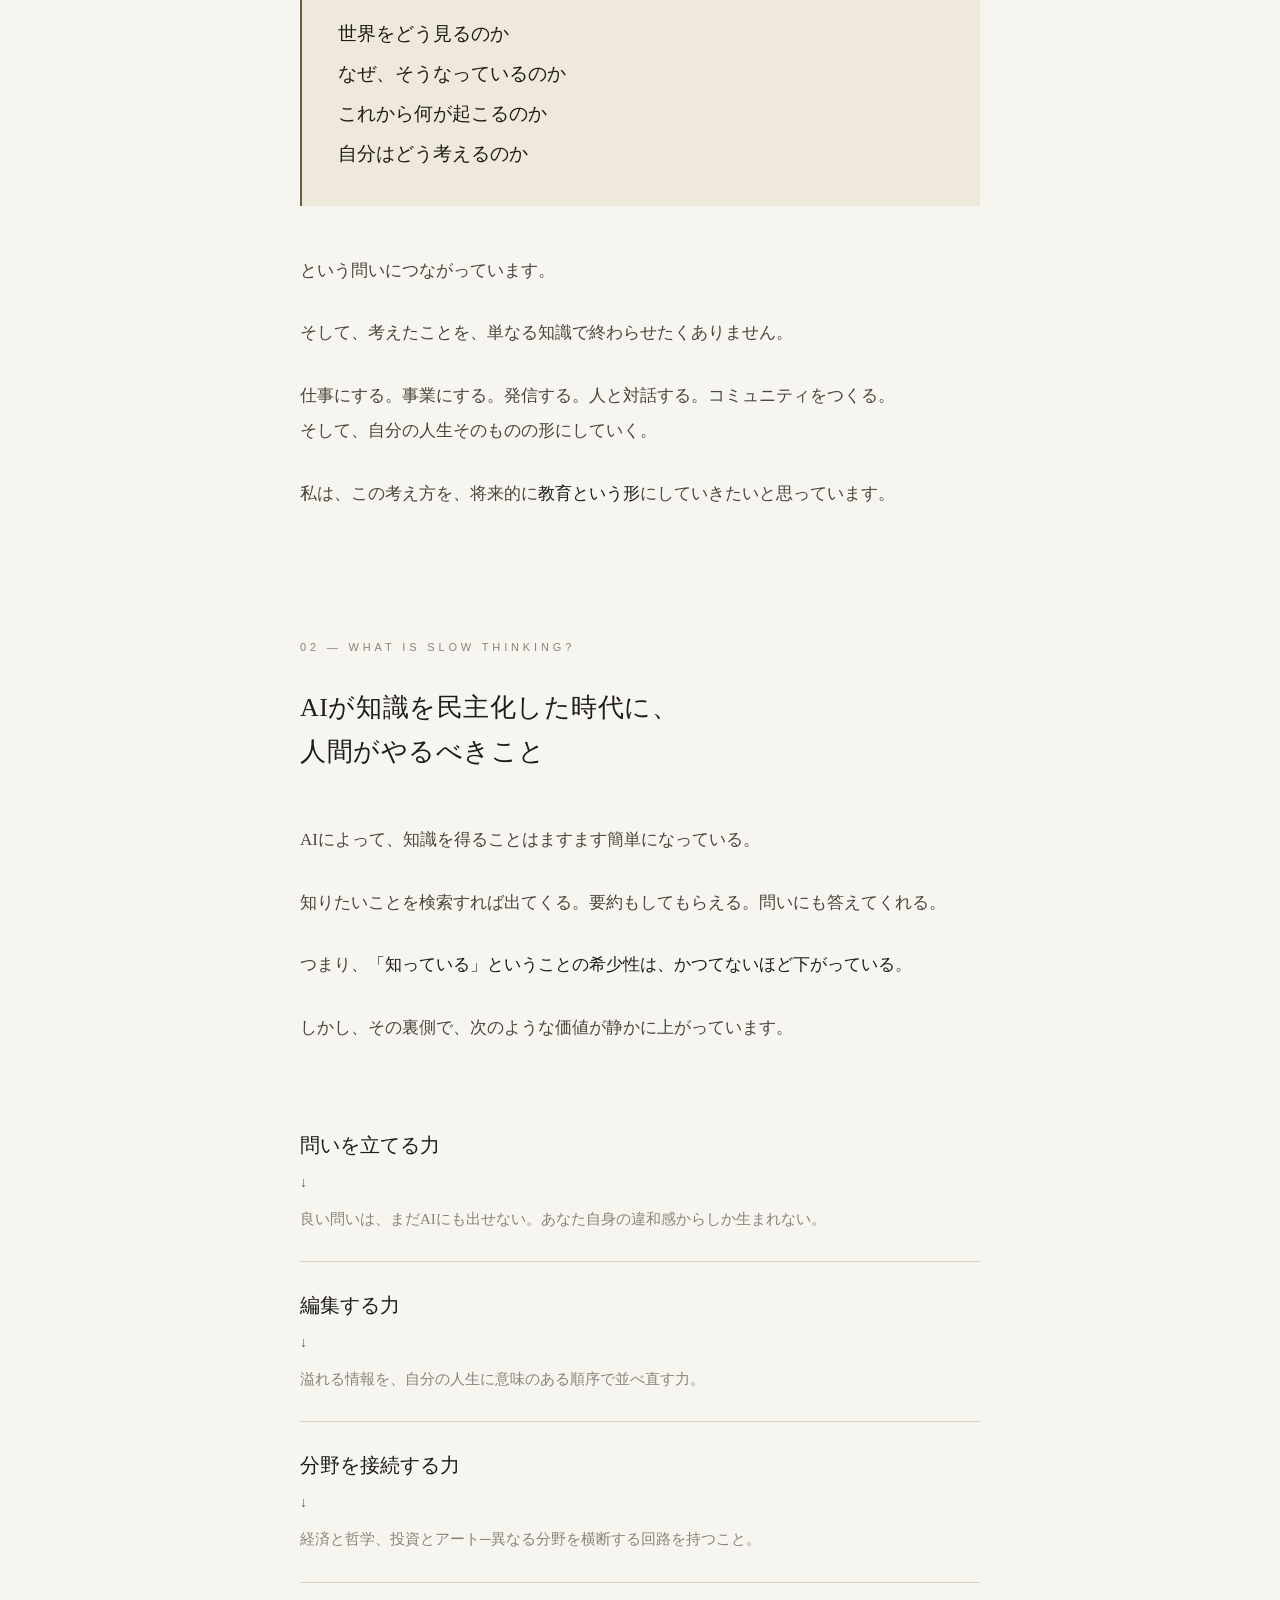
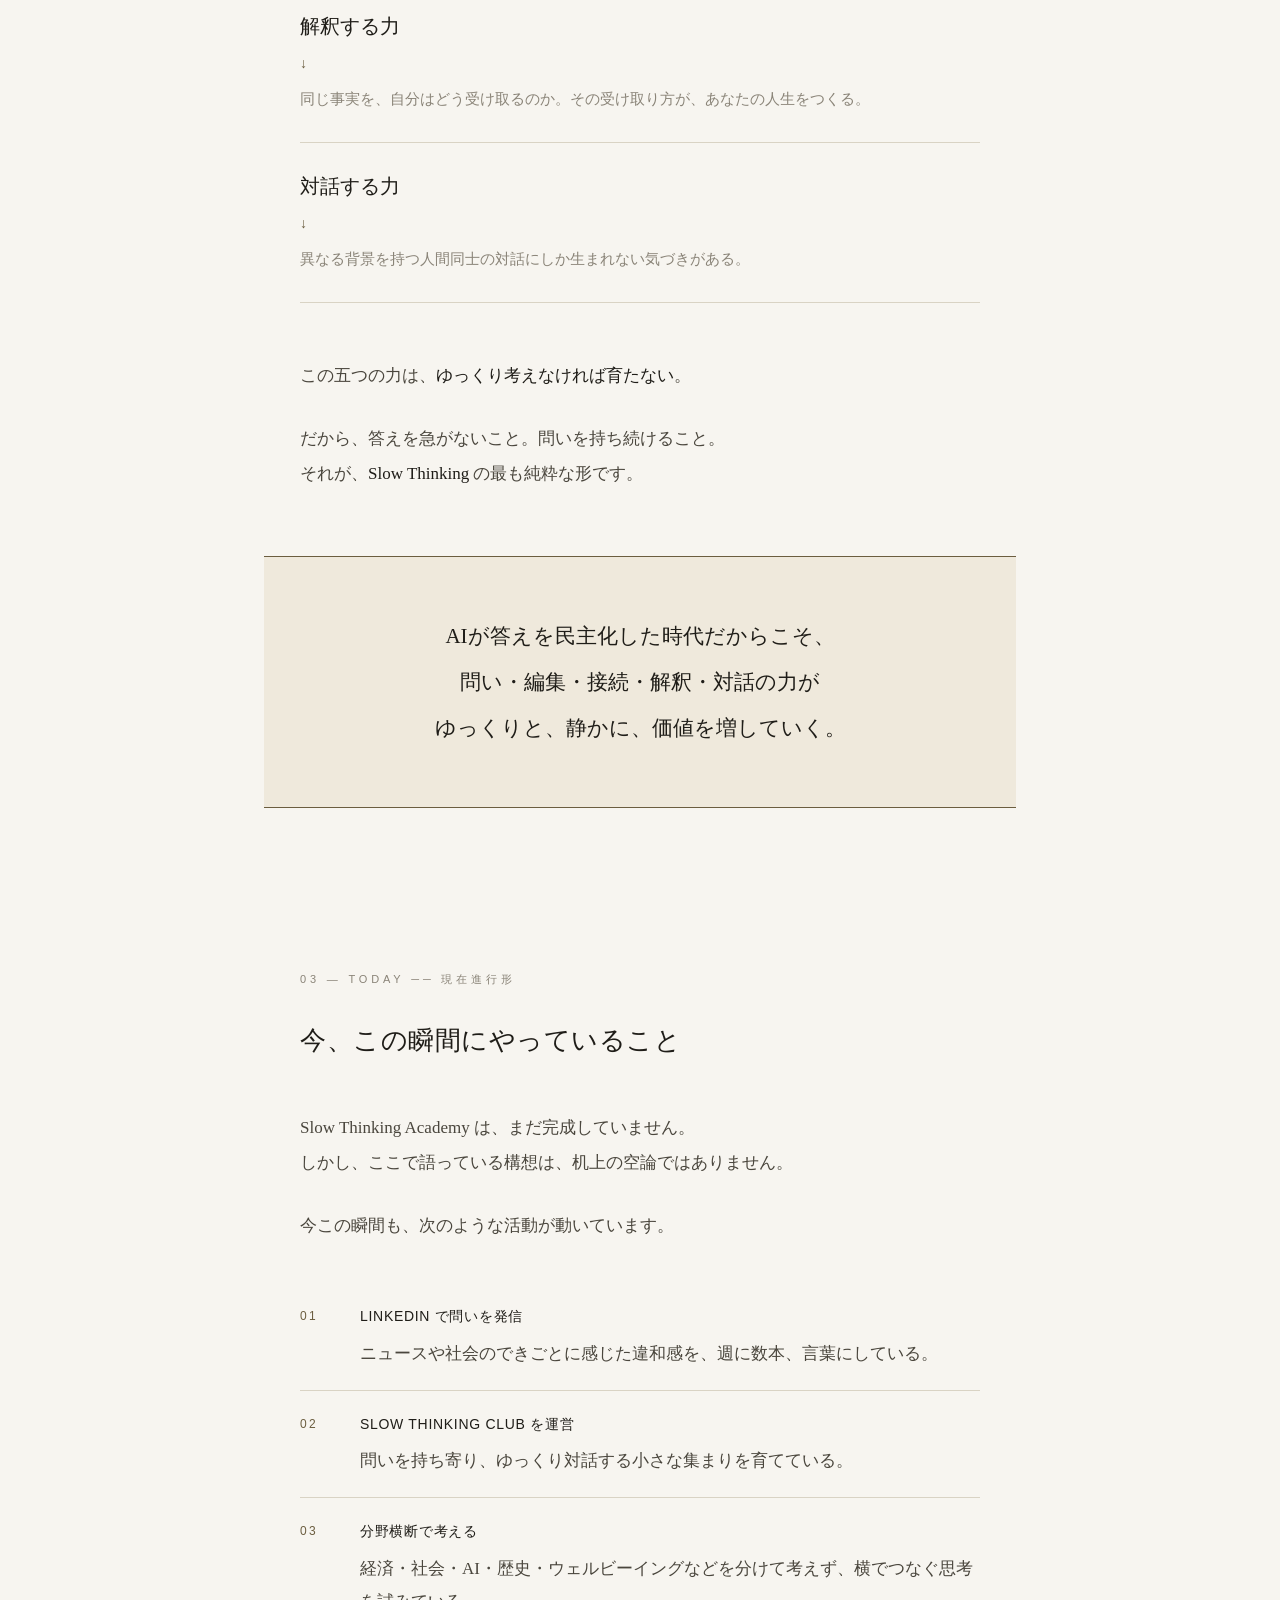
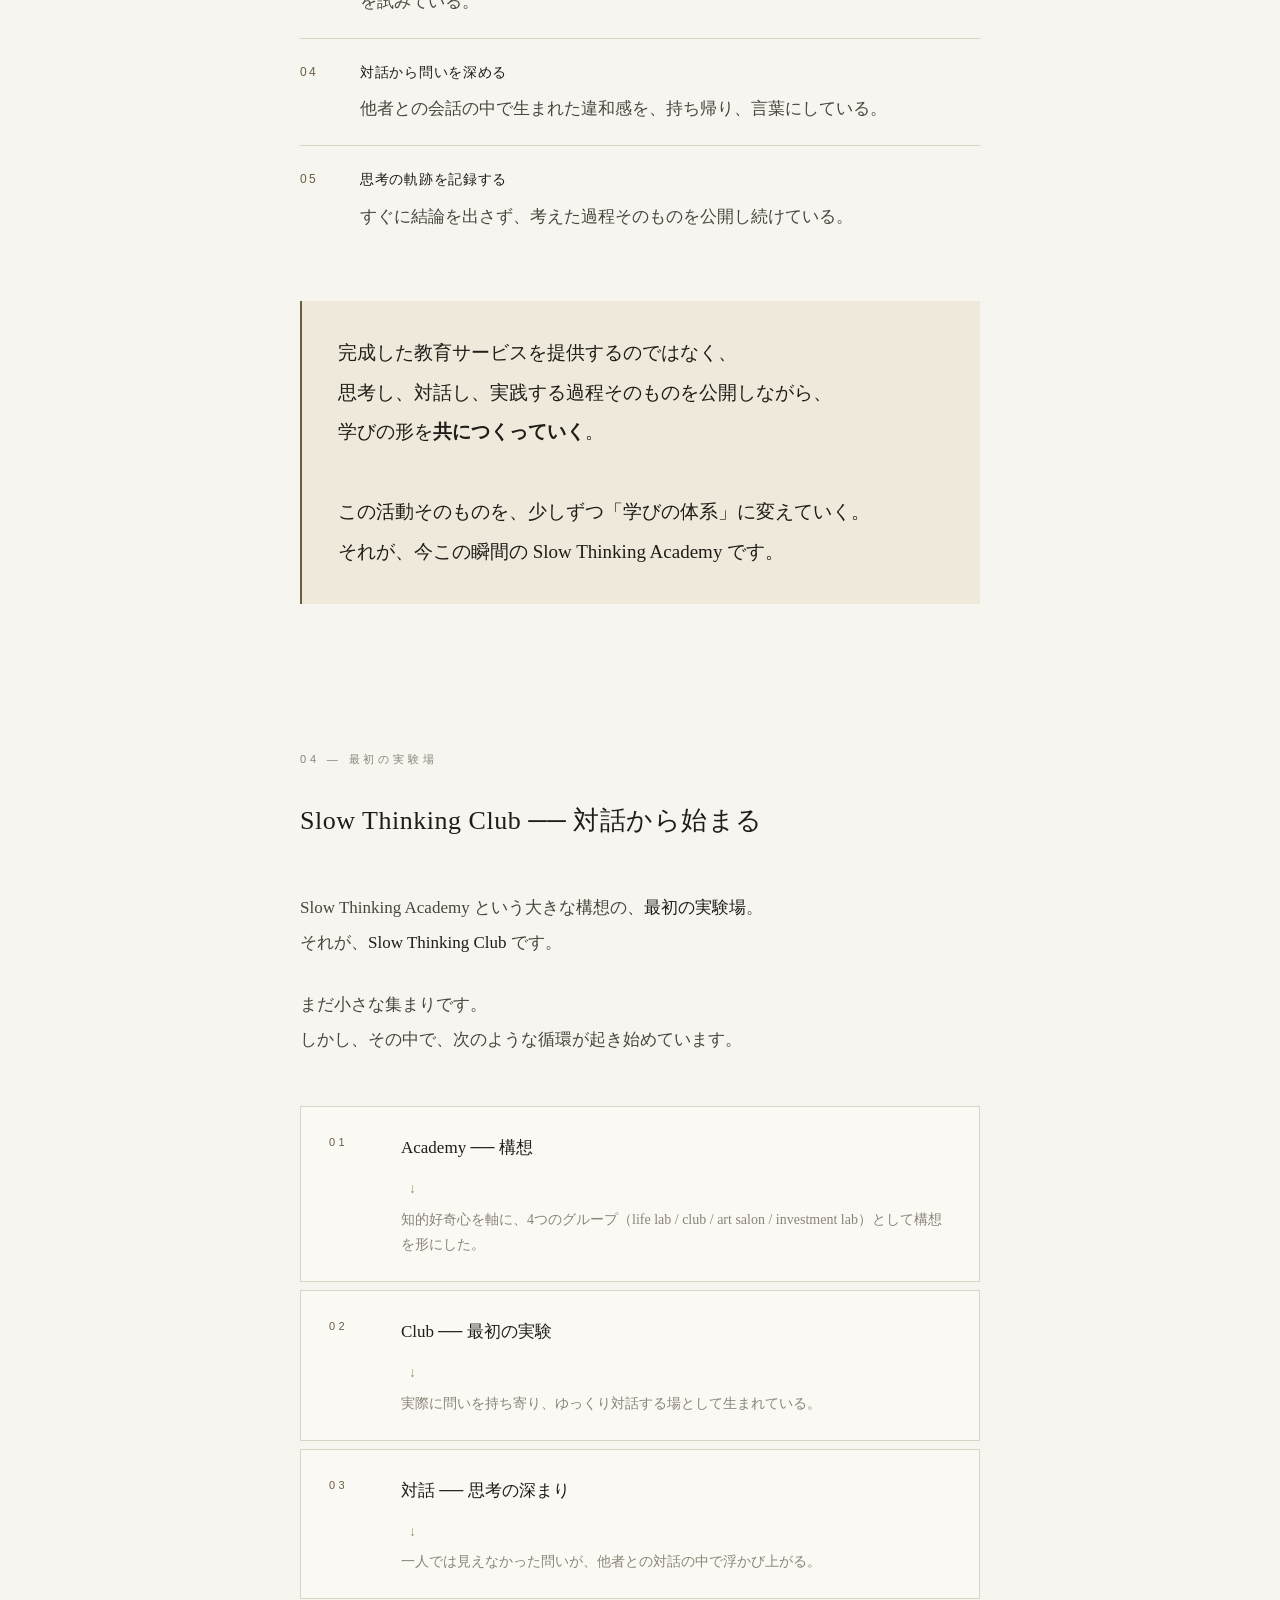
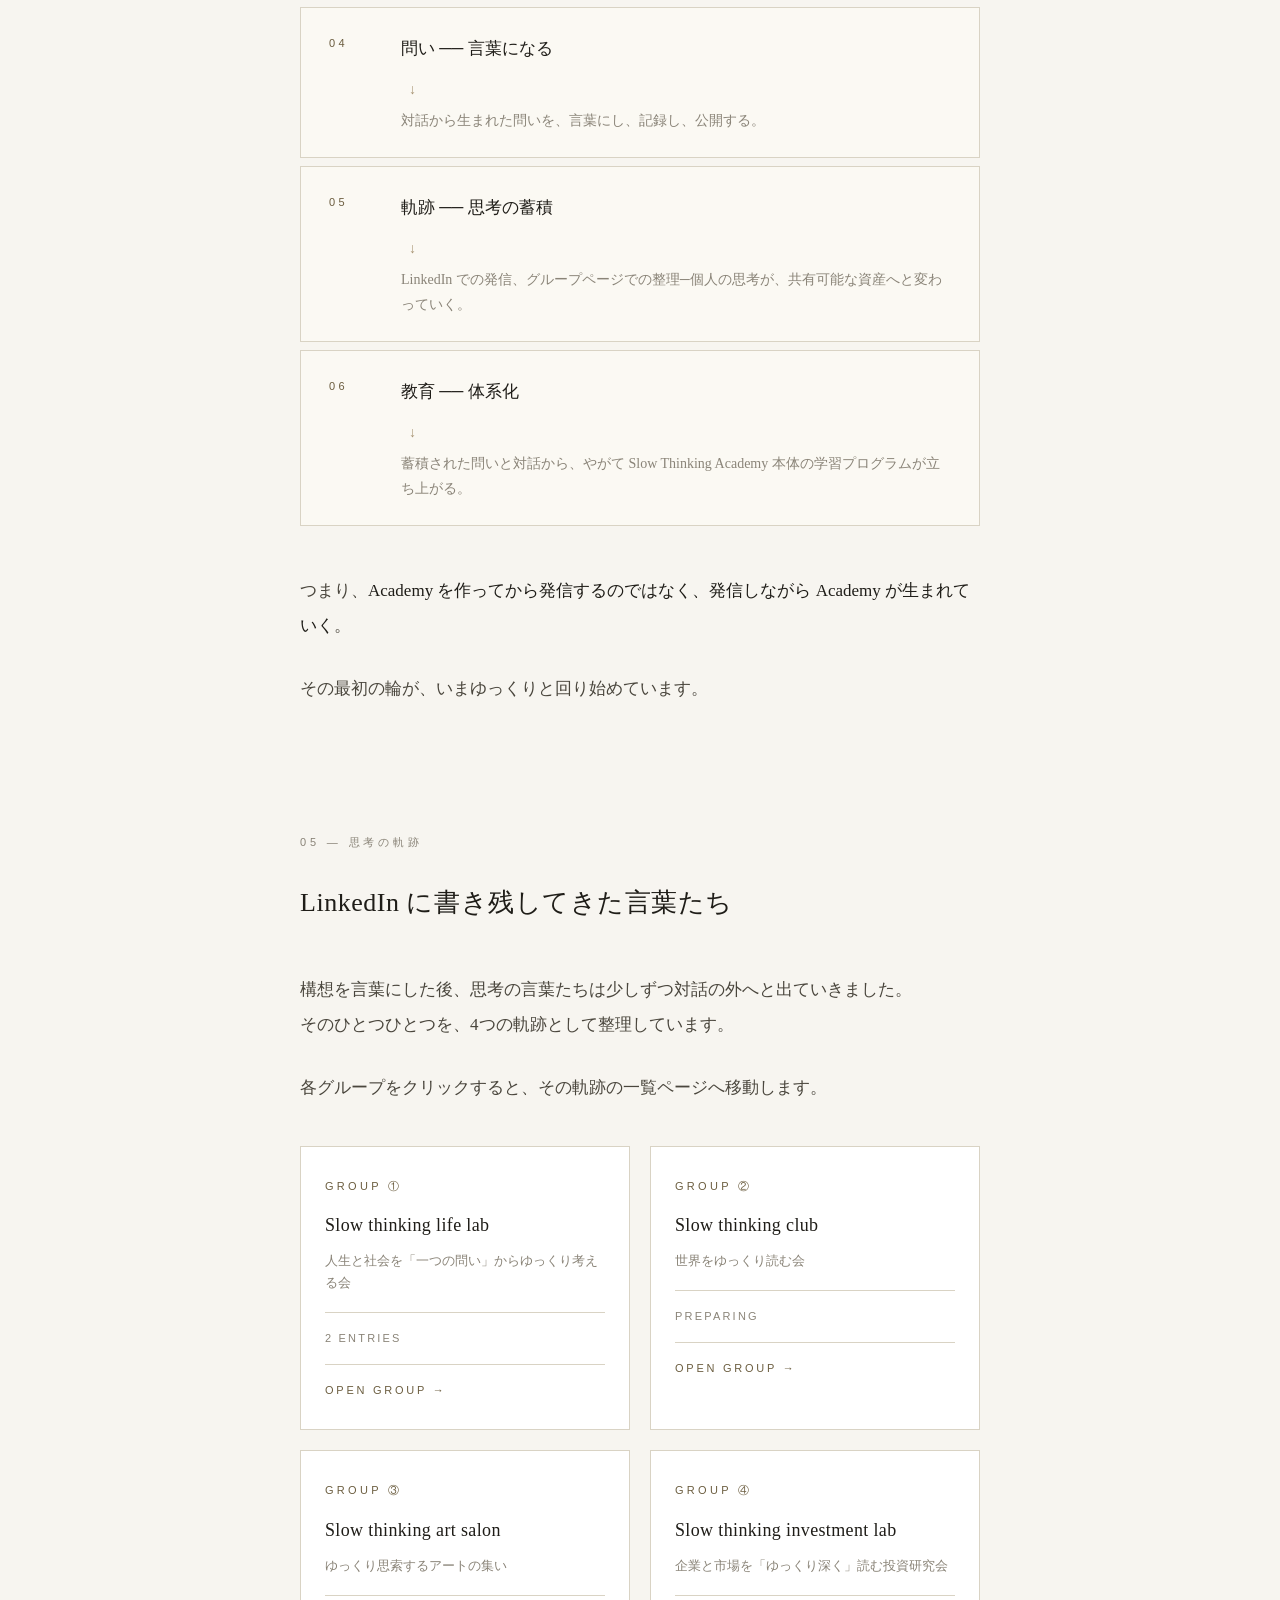
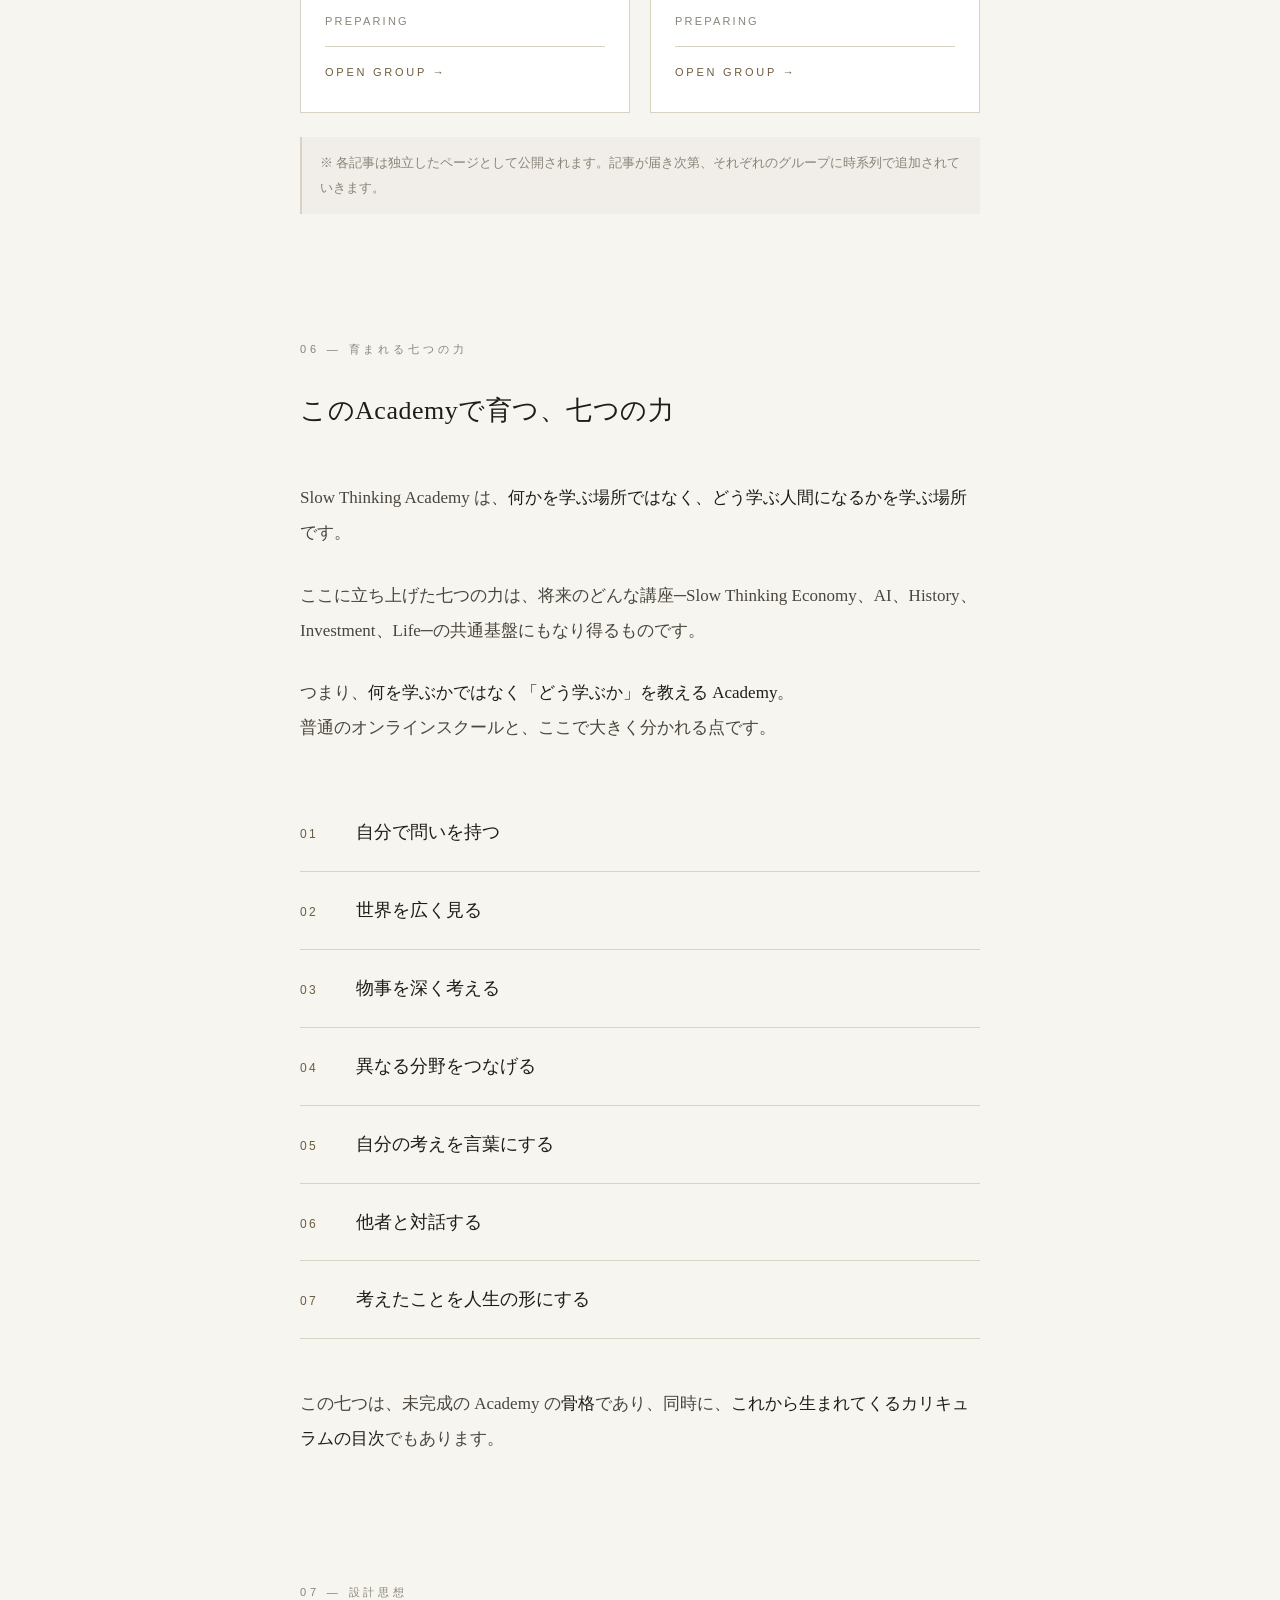
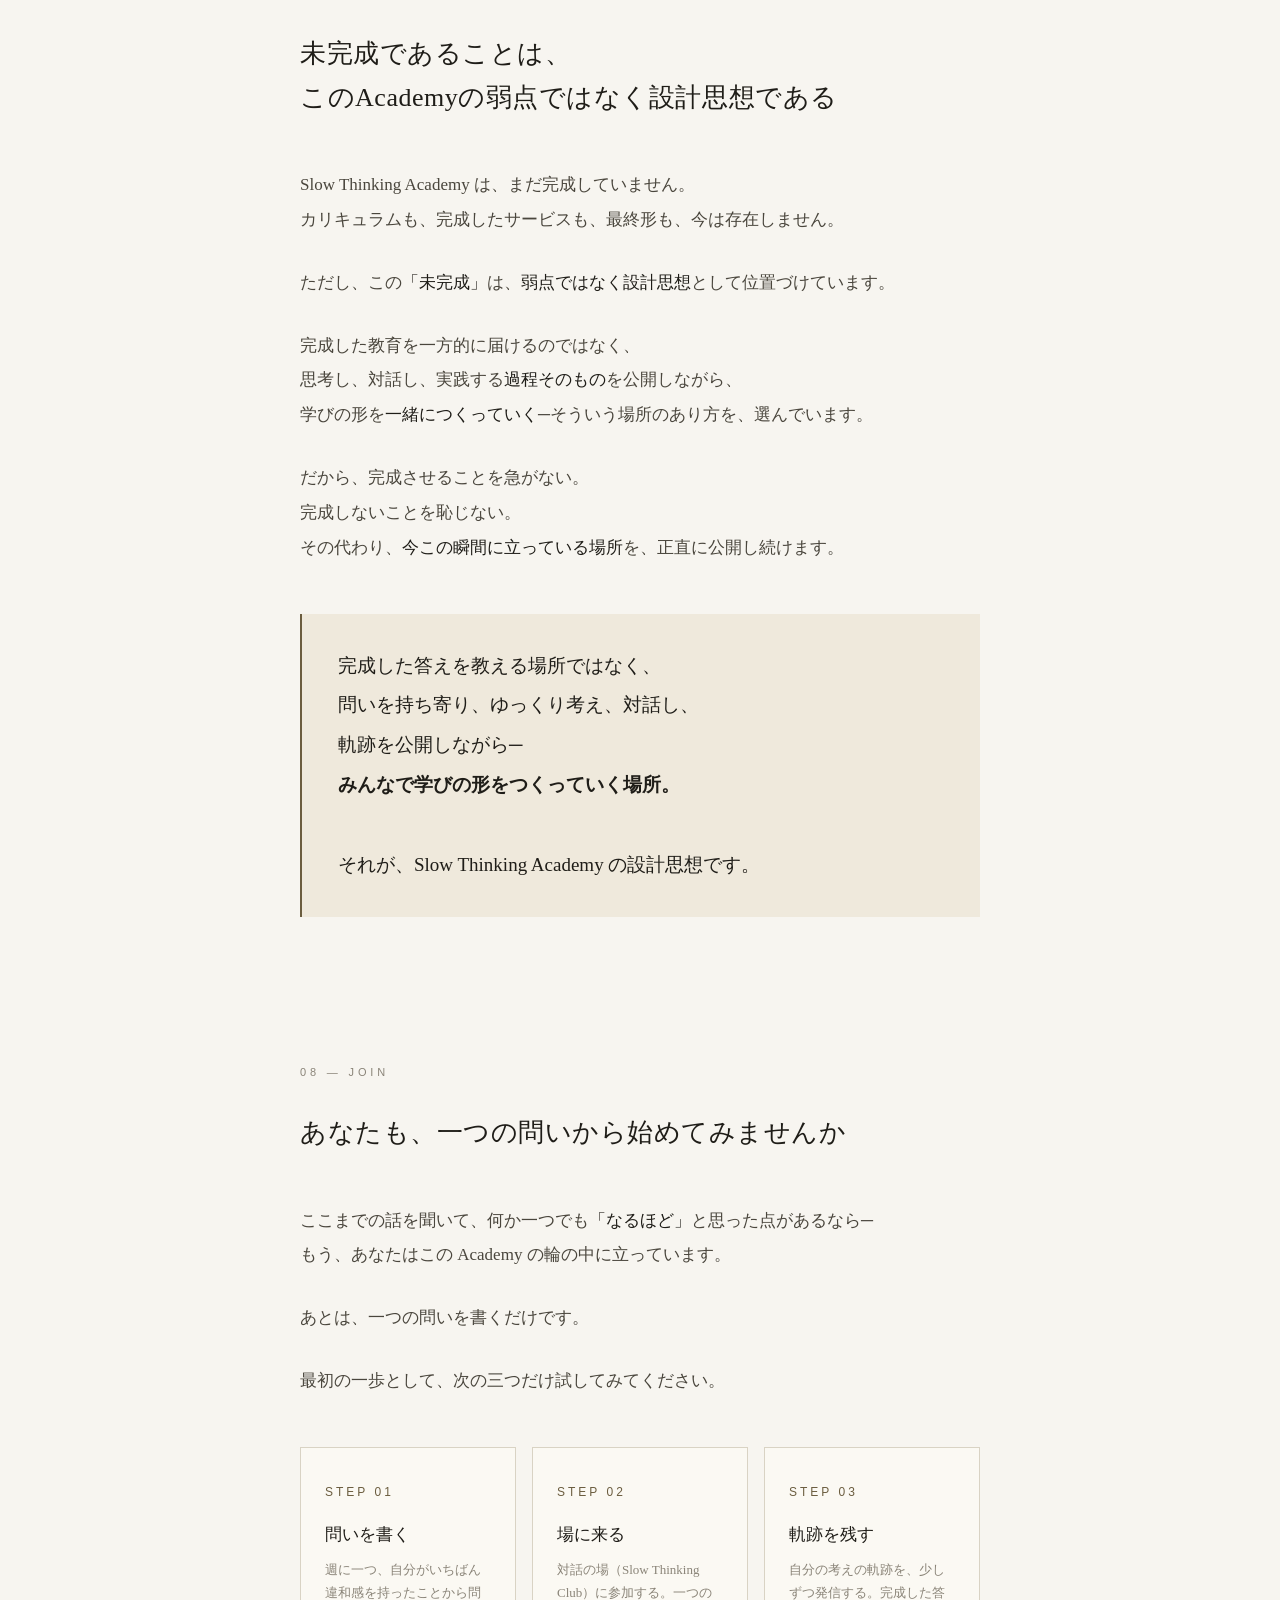
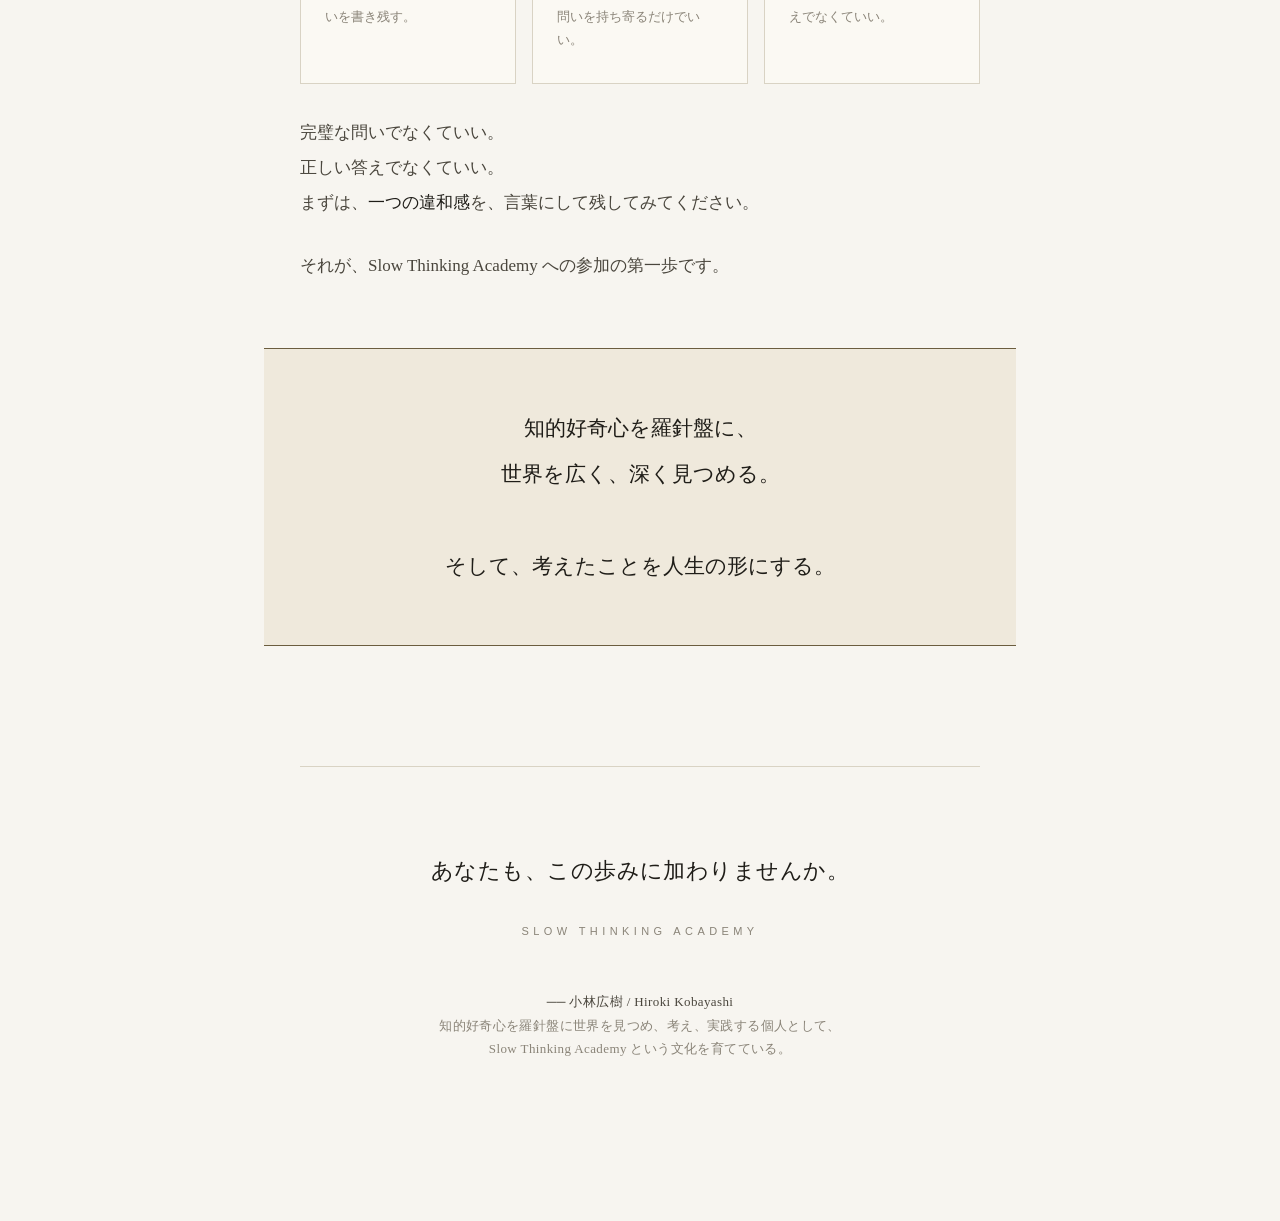
==== commit 653ef96a: "Update index.html" ====
--- a/index.html
+++ b/index.html
@@ -5,340 +5,434 @@
 <meta name="viewport" content="width=device-width, initial-scale=1.0">
 <title>Slow Thinking Academy — 構想</title>
 <style>
-  /* ============================================
-     Slow Thinking Academy — Inlined Stylesheet
-     旧 _styles.css を完全移植し、自己完結型に統合
-     ============================================ */
-  :root {
-    --bg: #f7f5f0;
-    --bg-card: #ffffff;
-    --ink: #1a1a1a;
-    --ink-soft: #3a3a3a;
-    --ink-mute: #8a8a8a;
-    --accent: #8b6f47;
-    --accent-soft: #c8b8a0;
-    --line: #e0dcd5;
-    --line-soft: #ece8e0;
-    --highlight: #f0e6d6;
-  }
-  * { margin: 0; padding: 0; box-sizing: border-box; }
-  html { scroll-behavior: smooth; }
-  body {
-    font-family: "Hiragino Mincho ProN", "Yu Mincho", "YuMincho", "Noto Serif JP", serif;
-    background: var(--bg);
-    color: var(--ink);
-    line-height: 1.9;
-    font-size: 16px;
-    -webkit-font-smoothing: antialiased;
-  }
-  .container { max-width: 920px; margin: 0 auto; padding: 48px 32px; }
-  /* ===== Header ===== */
-  .site-header {
-    display: flex; justify-content: space-between; align-items: center;
-    padding: 24px 32px; border-bottom: 1px solid var(--line);
-    background: var(--bg);
-  }
-  .site-header .logo {
-    font-family: "Helvetica Neue", "Arial", sans-serif;
-    font-size: 13px; letter-spacing: 0.35em;
-    color: var(--ink); text-decoration: none;
-  }
-  .site-header .nav { display: flex; gap: 24px; }
-  .site-header .nav a {
-    font-family: "Helvetica Neue", "Arial", sans-serif;
-    font-size: 11px; letter-spacing: 0.25em;
-    color: var(--ink-mute); text-decoration: none;
-    text-transform: uppercase;
-  }
-  .site-header .nav a:hover { color: var(--accent); }
-  /* ===== Hero ===== */
-  .hero { padding: 80px 32px 64px; text-align: left; border-bottom: 1px solid var(--line); }
-  .hero .tag {
-    font-family: "Helvetica Neue", "Arial", sans-serif;
-    font-size: 11px; letter-spacing: 0.35em;
-    color: var(--ink-mute); margin-bottom: 24px;
-  }
-  .hero h1 {
-    font-size: 42px; line-height: 1.4; font-weight: 600;
-    color: var(--ink); margin-bottom: 32px;
-  }
-  .hero .subtitle { font-size: 17px; color: var(--ink-soft); max-width: 640px; line-height: 2.0; }
-  /* ===== Sections ===== */
-  section { padding: 64px 0; border-bottom: 1px solid var(--line-soft); }
-  section:last-of-type { border-bottom: none; }
-  .section-number {
-    font-family: "Helvetica Neue", "Arial", sans-serif;
-    font-size: 11px; letter-spacing: 0.35em;
-    color: var(--ink-mute); margin-bottom: 16px;
-  }
-  h2 {
-    font-size: 28px; font-weight: 600; color: var(--ink);
-    margin-bottom: 32px; line-height: 1.5;
-  }
-  h3 {
-    font-size: 19px; font-weight: 600; color: var(--ink);
-    margin: 32px 0 12px;
-  }
-  p { margin-bottom: 16px; color: var(--ink-soft); }
-  ul, ol { margin: 16px 0 24px 24px; color: var(--ink-soft); }
-  li { margin-bottom: 8px; line-height: 1.9; }
-  /* ===== Quote Block ===== */
-  .quote {
-    background: var(--highlight);
-    border-left: 3px solid var(--accent);
-    padding: 20px 24px; margin: 24px 0;
-    font-style: italic; color: var(--ink-soft);
-  }
-  /* ===== Concept Diagram ===== */
-  .concept-diagram {
-    display: grid; grid-template-columns: repeat(2, 1fr); gap: 12px;
-    margin: 32px 0; padding: 24px;
-    background: var(--bg-card); border: 1px solid var(--line);
-  }
-  .concept-diagram .node {
-    padding: 16px; text-align: center;
-    background: var(--bg); border: 1px solid var(--line);
-    font-size: 14px; color: var(--ink-soft);
-  }
-  /* ===== Principles ===== */
-  .principles {
-    counter-reset: principle;
-    list-style: none; margin: 24px 0; padding: 0;
-  }
-  .principles li {
-    counter-increment: principle;
-    padding: 16px 0 16px 56px;
-    border-bottom: 1px solid var(--line-soft);
-    position: relative;
-  }
-  .principles li::before {
-    content: counter(principle, decimal-leading-zero);
-    position: absolute; left: 0; top: 18px;
-    font-family: "Helvetica Neue", "Arial", sans-serif;
-    font-size: 13px; color: var(--accent);
-    letter-spacing: 0.15em;
-  }
-  /* ===== Group Index ===== */
-  .group-index-title {
-    font-size: 22px; font-weight: 600;
-    color: var(--ink); margin-bottom: 8px;
-  }
-  .group-index-lead {
-    font-size: 14px; color: var(--ink-mute);
-    margin-bottom: 32px; line-height: 1.8;
-  }
-  .group-grid {
-    display: grid; grid-template-columns: repeat(2, 1fr);
-    gap: 16px; margin-top: 24px;
-  }
-  .group-card {
-    display: block; padding: 24px;
-    background: var(--bg-card);
-    border: 1px solid var(--line);
-    text-decoration: none; color: inherit;
-    transition: border-color 0.2s, transform 0.2s;
-  }
-  .group-card:hover {
-    border-color: var(--accent);
-    transform: translateY(-2px);
-  }
-  .group-card .group-num {
-    font-family: "Helvetica Neue", "Arial", sans-serif;
-    font-size: 11px; letter-spacing: 0.3em;
-    color: var(--ink-mute); margin-bottom: 8px;
-  }
-  .group-card .group-name {
-    font-size: 18px; font-weight: 600;
-    color: var(--ink); margin-bottom: 8px; line-height: 1.5;
-  }
-  .group-card .group-desc {
-    font-size: 13px; color: var(--ink-soft);
-    line-height: 1.7; margin-bottom: 12px;
-  }
-  .group-card .group-count {
-    font-family: "Helvetica Neue", "Arial", sans-serif;
-    font-size: 11px; letter-spacing: 0.2em;
-    color: var(--accent);
-  }
-  /* ===== Footer ===== */
-  footer {
-    padding: 48px 32px; text-align: center;
-    color: var(--ink-mute); font-size: 12px;
-    border-top: 1px solid var(--line);
-    font-family: "Helvetica Neue", "Arial", sans-serif;
-    letter-spacing: 0.2em;
-  }
-  /* ===== Responsive ===== */
-  @media (max-width: 640px) {
-    .container { padding: 32px 20px; }
-    .hero { padding: 48px 20px 40px; }
-    .hero h1 { font-size: 30px; }
-    h2 { font-size: 22px; }
-    .group-grid { grid-template-columns: 1fr; }
-    .concept-diagram { grid-template-columns: 1fr; }
-  }
+:root{--bg:#f7f5f0;--ink:#1f1d18;--ink-soft:#4a463d;--ink-mute:#8a8478;--line:#d9d3c4;--accent:#6b5d3f;--accent-soft:#a89473;--quote:#efe9dc;--card:#fbf9f3}
+*{box-sizing:border-box;margin:0;padding:0}
+html{scroll-behavior:smooth}
+body{background:var(--bg);color:var(--ink);font-family:"Hiragino Mincho ProN","Yu Mincho","YuMincho","Noto Serif JP","Songti SC",serif;line-height:2.05;font-size:17px;-webkit-font-smoothing:antialiased}
+.wrap{max-width:760px;margin:0 auto;padding:80px 40px 160px}
+.site-header{display:flex;justify-content:space-between;align-items:baseline;padding:32px 40px;border-bottom:1px solid var(--line);background:rgba(247,245,240,0.85)}
+.site-header .site-title{font-size:16px;letter-spacing:0.06em;color:var(--ink);text-decoration:none}
+.site-header .site-nav{font-family:"Helvetica Neue","Hiragino Kaku Gothic ProN",sans-serif;font-size:11px;letter-spacing:0.2em;color:var(--accent);text-decoration:none}
+.site-header .site-nav:hover{color:var(--ink)}
+.hero{padding-top:40px;padding-bottom:80px}
+.tag{display:inline-block;font-size:11px;letter-spacing:0.35em;color:var(--ink-mute);text-transform:uppercase;margin-bottom:40px}
+h1.page-title{font-size:48px;font-weight:500;letter-spacing:0.04em;line-height:1.4;margin-bottom:40px;color:var(--ink)}
+h2{font-size:26px;font-weight:500;line-height:1.7;margin-bottom:48px;color:var(--ink);letter-spacing:0.02em}
+h3{font-size:18px;font-weight:500;color:var(--ink);margin:32px 0 12px;letter-spacing:0.02em}
+section{padding-top:96px;scroll-margin-top:40px}
+.chapter-num{font-family:"Helvetica Neue",sans-serif;font-size:11px;letter-spacing:0.35em;color:var(--ink-mute);margin-bottom:28px;text-transform:uppercase}
+.lead{border-top:1px solid var(--line);border-bottom:1px solid var(--line);padding:48px 0;margin-bottom:24px}
+.lead p{font-size:21px;line-height:2.2;color:var(--ink-soft);margin-bottom:12px;font-weight:500;letter-spacing:0.02em}
+.lead p:last-child{margin-bottom:0}
+.lead .hero-sig{font-family:"Helvetica Neue",sans-serif;font-size:11px;letter-spacing:0.4em;color:var(--ink-mute);margin-top:32px;text-transform:uppercase}
+p{margin-bottom:28px;color:var(--ink-soft)}
+p strong{color:var(--ink);font-weight:500}
+.quote-block{margin:48px 0;padding:32px 36px;background:var(--quote);border-left:2px solid var(--accent);font-size:19px;line-height:2.1;color:var(--ink)}
+.quote-block.with-margin{margin:64px -36px;border-left:none;border-top:1px solid var(--accent);border-bottom:1px solid var(--accent);padding:56px 36px;text-align:center;font-size:21px;line-height:2.2}
+.concept{margin:56px 0;padding:0}
+.concept-item{padding:28px 0;border-bottom:1px solid var(--line)}
+.concept-jp{font-size:20px;color:var(--ink);margin-bottom:8px;font-weight:500;line-height:1.5}
+.concept-arrow{font-family:"Helvetica Neue",sans-serif;font-size:14px;color:var(--accent);letter-spacing:0.3em;margin:8px 0}
+.concept-desc{color:var(--ink-mute);font-size:15px;line-height:1.9;margin-top:8px}
+.principles{margin:48px 0;padding:0;list-style:none}
+.principles li{display:flex;align-items:baseline;padding:20px 0;border-bottom:1px solid var(--line);font-size:18px;color:var(--ink)}
+.principles .num{font-family:"Helvetica Neue",sans-serif;font-size:12px;color:var(--accent);width:56px;flex-shrink:0;letter-spacing:0.2em;font-weight:500}
+.principles .text{color:var(--ink)}
+.today-list{margin:40px 0;padding:0;list-style:none;counter-reset:today}
+.today-list li{counter-increment:today;padding:20px 0 20px 60px;border-bottom:1px solid var(--line);font-size:17px;line-height:1.95;color:var(--ink-soft);position:relative}
+.today-list li:last-child{border-bottom:none}
+.today-list li::before{content:counter(today,decimal-leading-zero);position:absolute;left:0;top:22px;font-family:"Helvetica Neue",sans-serif;font-size:12px;color:var(--accent);letter-spacing:0.2em;font-weight:500}
+.today-list li strong{color:var(--ink);font-weight:500;display:block;margin-bottom:6px;font-size:14px;letter-spacing:0.05em;font-family:"Helvetica Neue","Hiragino Kaku Gothic ProN",sans-serif;text-transform:uppercase}
+.cycle{margin:48px 0;padding:0}
+.cycle-step{display:flex;align-items:flex-start;gap:24px;padding:24px 28px;border:1px solid var(--line);background:var(--card);margin-bottom:8px;transition:border-color 0.2s,background 0.2s}
+.cycle-step:hover{border-color:var(--accent);background:var(--quote)}
+.cycle-step-num{font-family:"Helvetica Neue",sans-serif;font-size:11px;letter-spacing:0.3em;color:var(--accent);width:48px;flex-shrink:0;font-weight:500}
+.cycle-step-body{flex:1}
+.cycle-step-jp{font-size:17px;color:var(--ink);font-weight:500;margin-bottom:4px;display:inline-block}
+.cycle-step-arrow{display:block;font-family:"Helvetica Neue",sans-serif;font-size:14px;color:var(--accent-soft);margin:4px 0 4px 8px}
+.cycle-step-desc{font-size:14px;color:var(--ink-mute);line-height:1.8}
+.group-index-grid{display:grid;grid-template-columns:1fr 1fr;gap:20px;margin:40px 0 24px}
+.group-card{display:block;text-decoration:none;background:#ffffff;border:1px solid var(--line);padding:28px 24px;transition:background 0.25s ease,border-color 0.25s ease,transform 0.25s ease;color:inherit;position:relative;overflow:hidden}
+.group-card::before{content:"";position:absolute;left:0;top:0;bottom:0;width:2px;background:transparent;transition:background 0.25s ease}
+.group-card:hover{background:var(--quote);border-color:var(--accent);transform:translateY(-2px)}
+.group-card:hover::before{background:var(--accent)}
+.group-card-num{font-family:"Helvetica Neue",sans-serif;font-size:11px;letter-spacing:0.3em;color:var(--accent);margin-bottom:14px}
+.group-card-title{font-size:18px;font-weight:500;line-height:1.6;margin-bottom:10px;color:var(--ink);letter-spacing:0.02em}
+.group-card-subtitle{font-size:13px;color:var(--ink-mute);line-height:1.7;margin-bottom:18px}
+.group-card-meta{font-family:"Helvetica Neue",sans-serif;font-size:11px;letter-spacing:0.2em;color:var(--ink-mute);border-top:1px solid var(--line);padding-top:14px}
+.group-card-link{font-family:"Helvetica Neue",sans-serif;font-size:11px;letter-spacing:0.25em;color:var(--accent);border-top:1px solid var(--line);padding-top:14px;margin-top:14px}
+.group-note{font-size:13px;color:var(--ink-mute);line-height:1.9;padding:14px 18px;background:rgba(107,93,63,0.04);border-left:2px solid var(--line)}
+.join-grid{display:grid;grid-template-columns:repeat(3,1fr);gap:16px;margin:48px 0 32px}
+.join-card{background:var(--card);border:1px solid var(--line);padding:32px 24px;text-align:left;transition:border-color 0.25s,transform 0.25s;position:relative;overflow:hidden}
+.join-card::before{content:"";position:absolute;left:0;top:0;bottom:0;width:2px;background:transparent;transition:background 0.25s ease}
+.join-card:hover{border-color:var(--accent);transform:translateY(-2px)}
+.join-card:hover::before{background:var(--accent)}
+.join-card-num{font-family:"Helvetica Neue",sans-serif;font-size:12px;letter-spacing:0.25em;color:var(--accent);margin-bottom:16px;font-weight:500}
+.join-card-title{font-size:17px;font-weight:500;color:var(--ink);margin-bottom:10px;line-height:1.6}
+.join-card-desc{font-size:13px;color:var(--ink-mute);line-height:1.8}
+footer{margin-top:120px;padding-top:80px;border-top:1px solid var(--line);text-align:center}
+.signature-block{margin-bottom:48px}
+.invite{font-size:22px;line-height:2.2;color:var(--ink);margin-bottom:20px;font-weight:500;letter-spacing:0.02em}
+.signature{font-family:"Helvetica Neue",sans-serif;font-size:11px;letter-spacing:0.4em;color:var(--ink-mute);margin-top:24px;text-transform:uppercase}
+.founder{margin-top:32px;font-size:13px;color:var(--ink-mute);line-height:1.8;letter-spacing:0.03em}
+.founder strong{color:var(--ink-soft);font-weight:500}
+@media (max-width:640px){
+  body{font-size:16px}
+  .wrap{padding:60px 24px 120px}
+  .site-header{padding:24px;flex-direction:column;align-items:flex-start;gap:12px}
+  h1.page-title{font-size:32px}
+  h2{font-size:21px}
+  .lead p{font-size:18px}
+  section{padding-top:64px}
+  .quote-block.with-margin{margin:48px 0;font-size:18px;padding:40px 24px}
+  .group-index-grid{grid-template-columns:1fr;gap:14px}
+  .join-grid{grid-template-columns:1fr;gap:12px}
+}
 </style>
 </head>
 <body>
 
 <header class="site-header">
-  <a href="index.html" class="logo">SLOW THINKING ACADEMY</a>
-  <nav class="nav">
-    <a href="#group-index">GROUPS</a>
-  </nav>
+  <a class="site-title" href="index.html">Slow Thinking Academy</a>
+  <a class="site-nav" href="#join">JOIN →</a>
 </header>
 
-<section class="hero">
-  <div class="tag">構想 / MANIFESTO</div>
-  <h1>Slow Thinking Academy</h1>
-  <p class="subtitle">
-    知的好奇心を羅針盤に、<br>
-    世界を広く、深く見つめ、<br>
-    考えたことを人生の形にする。
-  </p>
-</section>
-
-<div class="container">
-
-<section>
-  <div class="section-number">01 — はじめに</div>
-  <h2>この構想の始まり</h2>
-  <p>最近、自分の人生について、少しずつ考えが明確になってきました。</p>
-  <p>私は、<strong>知的好奇心を羅針盤</strong>にして、世界を広く、深く見つめたい。</p>
-  <p>経済、国際情勢、AI、アート、投資、歴史、哲学。</p>
-  <p>一見すると、それぞれ異なる分野に見えます。しかし、私にとってはすべて、</p>
-  <ul>
-    <li>「世界をどう見るのか」</li>
-    <li>「なぜ、そうなっているのか」</li>
-    <li>「これから何が起こるのか」</li>
-    <li>「自分はどう考えるのか」</li>
-  </ul>
-  <p>という問いにつながっています。</p>
-</section>
-
-<section>
-  <div class="section-number">02 — まだ完成していないこと</div>
-  <h2>完成形ではなく、過程そのものが学び</h2>
-  <p>Slow Thinking Academy には、まだ具体的なカリキュラムや完成した事業があるわけではありません。</p>
-  <p>しかし、方向性は見えてきました。知識を一方的に教える場所ではなく、</p>
-  <div class="quote">
-    自分で問いを持つ<br>
-    世界を広く見る<br>
-    物事を深く考える<br>
-    異なる分野をつなげる<br>
-    自分の考えを言葉にする<br>
-    他者と対話する<br>
-    考えたことを人生の形にする
-  </div>
-  <p>そんなことを学ぶ場所です。</p>
-</section>
-
-<section>
-  <div class="section-number">03 — AI時代における「学ぶ」</div>
-  <h2>問いを立てる力、そして生きる力</h2>
-  <p>AI によって、知識を得ることはますます簡単になっていく。</p>
-  <p>だからこそ、これから重要になるのは、「何を知っているか」だけではなく、<strong>「何を問い、どう考え、どう生きるのか」</strong>ではないかと思っています。</p>
-  <div class="concept-diagram">
-    <div class="node">問いを持つ</div>
-    <div class="node">世界を見る</div>
-    <div class="node">深く考える</div>
-    <div class="node">分野をつなぐ</div>
-    <div class="node">言葉にする</div>
-    <div class="node">対話する</div>
-    <div class="node">人生にする</div>
-    <div class="node">問いを発つ</div>
-  </div>
-</section>
-
-<section>
-  <div class="section-number">04 — 4つの場</div>
-  <h2>異なる問いのための、4つの Slow Thinking グループ</h2>
-  <p>すべての問いは、ひとつのかたちで成り立つわけではない。だから、異なる性格を持つ 4 つの場を立ち上げる。</p>
-  <ul class="principles">
-    <li><strong>Slow thinking life lab</strong> ─ 人生と社会を「一つの問い」からゆっくり考える会</li>
-    <li><strong>Slow thinking club</strong> ─ 世界をゆっくり読む会</li>
-    <li><strong>Slow thinking art salon</strong> ─ ゆっくり思索するアートの集い</li>
-    <li><strong>Slow thinking investment lab</strong> ─ 企業と市場を「ゆっくり深く」読む投資研究会</li>
-  </ul>
-</section>
-
-<section>
-  <div class="section-number">05 — 学びの7原則</div>
-  <h2>Slow Thinking Academy が大事にする 7 つのこと</h2>
-  <ol class="principles">
-    <li>自分で問いを持つ</li>
-    <li>世界を広く見る</li>
-    <li>物事を深く考える</li>
-    <li>異なる分野をつなげる</li>
-    <li>自分の考えを言葉にする</li>
-    <li>他者と対話する</li>
-    <li>考えたことを人生の形にする</li>
-  </ol>
-</section>
-
-<section>
-  <div class="section-number">06 — 軌跡の蓄積</div>
-  <h2>小さな対話の記録が、やがて体系になる</h2>
-  <p>現在運営している「Slow thinking club」も、この構想の一部です。まずは、問いを共有し、対話し、考える人たちが集まる場所を少しずつ育てていく。</p>
-  <p>そして、そこから得られた問いや対話を、少しずつ体系化していく。</p>
-</section>
-
-<section>
-  <div class="section-number">07 — 軌跡そのものを学びに</div>
-  <h2>教えるのではなく、見せる</h2>
-  <p>私自身も、まだ学びの途中です。だからこそ、完成した答えを教えるのではなく、自分自身が知的好奇心を羅針盤に世界を見つめ、考え、実践していく姿そのものを、ひとつの学びの形にしていきたいと思っています。</p>
-</section>
-
-<section id="group-index">
-  <div class="section-number">08 — LinkedIn からの軌跡（目次）</div>
-  <h2 class="group-index-title">投稿を、グループ別ページから読む</h2>
-  <p class="group-index-lead">
-    LinkedIn に書き留めてきた問いと考察を、4 つのグループ別に整理しました。<br>
-    各グループページから個別の記事へジャンプできます。
-  </p>
-
-  <div class="group-grid">
-    <a href="groups/life-lab.html" class="group-card">
-      <div class="group-num">GROUP 01</div>
-      <div class="group-name">Slow thinking life lab</div>
-      <div class="group-desc">人生と社会を「一つの問い」からゆっくり考える会</div>
-      <div class="group-count">ENTRIES — 2</div>
-    </a>
-    <a href="groups/club.html" class="group-card">
-      <div class="group-num">GROUP 02</div>
-      <div class="group-name">Slow thinking club</div>
-      <div class="group-desc">世界をゆっくり読む会</div>
-      <div class="group-count">PREPARING</div>
-    </a>
-    <a href="groups/art-salon.html" class="group-card">
-      <div class="group-num">GROUP 03</div>
-      <div class="group-name">Slow thinking art salon</div>
-      <div class="group-desc">ゆっくり思索するアートの集い</div>
-      <div class="group-count">PREPARING</div>
-    </a>
-    <a href="groups/investment-lab.html" class="group-card">
-      <div class="group-num">GROUP 04</div>
-      <div class="group-name">Slow thinking investment lab</div>
-      <div class="group-desc">企業と市場を「ゆっくり深く」読む投資研究会</div>
-      <div class="group-count">PREPARING</div>
-    </a>
-  </div>
-</section>
-
-<section>
-  <div class="section-number">09 — おわりに</div>
-  <h2>この構想を、少しずつ育てていく</h2>
-  <div class="quote">
-    「自分で考え、自分の人生をつくっていく人」が集まり、学び、対話できる場所。
-  </div>
-  <p>いつか、それをつくりたい。それが、私の構想する <strong>Slow Thinking Academy</strong> です。</p>
-</section>
+<div class="wrap">
+
+  <section class="hero">
+    <span class="tag">構想 / MANIFESTO ── A Living Manifesto of Slow Thinking</span>
+    <h1 class="page-title">Slow Thinking Academy</h1>
+
+    <div class="lead">
+      <p>知的好奇心を羅針盤に、</p>
+      <p>世界を広く、深く見つめ、</p>
+      <p>考えたことを人生の形にする。</p>
+      <div class="hero-sig">── 小林広樹</div>
+    </div>
+
+    <p>これは、完成された組織の宣言ではなく、<strong>思考し続ける個人の軌跡を、そのまま公開する公式文書</strong>です。</p>
+
+    <p>完成した答えを教える場ではなく、<strong>問いを持ち寄り、ゆっくり考え、対話し、軌跡を残す</strong>─そういう文化を、少しずつ育てていく構想。</p>
+
+    <p>それが、<strong>Slow Thinking Academy</strong> です。</p>
+  </section>
+
+  <section>
+    <div class="chapter-num">01 — この構想の始まり</div>
+    <h2>知的好奇心を羅針盤に、世界を見つめる</h2>
+
+    <p>最近、自分の人生について、少しずつ考えが明確になってきました。</p>
+    <p>私は、<strong>知的好奇心を羅針盤</strong>にして、世界を広く、深く見つめたい。</p>
+    <p>経済、国際情勢、AI、アート、投資、歴史、哲学。</p>
+    <p>一見すると、それぞれ異なる分野に見えます。しかし、私にとってはすべて、</p>
+
+    <div class="quote-block">
+      世界をどう見るのか<br>
+      なぜ、そうなっているのか<br>
+      これから何が起こるのか<br>
+      自分はどう考えるのか
+    </div>
+
+    <p>という問いにつながっています。</p>
+
+    <p>そして、考えたことを、単なる知識で終わらせたくありません。</p>
+
+    <p>仕事にする。事業にする。発信する。人と対話する。コミュニティをつくる。<br>
+    そして、自分の人生そのものの形にしていく。</p>
+
+    <p>私は、この考え方を、将来的に<strong>教育という形</strong>にしていきたいと思っています。</p>
+  </section>
+
+  <section>
+    <div class="chapter-num">02 — What is Slow Thinking?</div>
+    <h2>AIが知識を民主化した時代に、<br>人間がやるべきこと</h2>
+
+    <p>AIによって、知識を得ることはますます簡単になっている。</p>
+    <p>知りたいことを検索すれば出てくる。要約もしてもらえる。問いにも答えてくれる。</p>
+    <p>つまり、<strong>「知っている」ということの希少性は、かつてないほど下がっている</strong>。</p>
+
+    <p>しかし、その裏側で、次のような価値が静かに上がっています。</p>
+
+    <div class="concept">
+      <div class="concept-item">
+        <div class="concept-jp">問いを立てる力</div>
+        <div class="concept-arrow">↓</div>
+        <div class="concept-desc">良い問いは、まだAIにも出せない。あなた自身の違和感からしか生まれない。</div>
+      </div>
+      <div class="concept-item">
+        <div class="concept-jp">編集する力</div>
+        <div class="concept-arrow">↓</div>
+        <div class="concept-desc">溢れる情報を、自分の人生に意味のある順序で並べ直す力。</div>
+      </div>
+      <div class="concept-item">
+        <div class="concept-jp">分野を接続する力</div>
+        <div class="concept-arrow">↓</div>
+        <div class="concept-desc">経済と哲学、投資とアート─異なる分野を横断する回路を持つこと。</div>
+      </div>
+      <div class="concept-item">
+        <div class="concept-jp">解釈する力</div>
+        <div class="concept-arrow">↓</div>
+        <div class="concept-desc">同じ事実を、自分はどう受け取るのか。その受け取り方が、あなたの人生をつくる。</div>
+      </div>
+      <div class="concept-item">
+        <div class="concept-jp">対話する力</div>
+        <div class="concept-arrow">↓</div>
+        <div class="concept-desc">異なる背景を持つ人間同士の対話にしか生まれない気づきがある。</div>
+      </div>
+    </div>
+
+    <p>この五つの力は、<strong>ゆっくり考えなければ育たない</strong>。</p>
+
+    <p>だから、答えを急がないこと。問いを持ち続けること。<br>
+    それが、<strong>Slow Thinking</strong> の最も純粋な形です。</p>
+
+    <div class="quote-block with-margin">
+      AIが答えを民主化した時代だからこそ、<br>
+      問い・編集・接続・解釈・対話の力が<br>
+      ゆっくりと、静かに、価値を増していく。
+    </div>
+  </section>
+
+  <section>
+    <div class="chapter-num">03 — TODAY ── 現在進行形</div>
+    <h2>今、この瞬間にやっていること</h2>
+
+    <p>Slow Thinking Academy は、まだ完成していません。<br>
+    しかし、ここで語っている構想は、机上の空論ではありません。</p>
+
+    <p>今この瞬間も、次のような活動が動いています。</p>
+
+    <ul class="today-list">
+      <li><strong>LinkedIn で問いを発信</strong>ニュースや社会のできごとに感じた違和感を、週に数本、言葉にしている。</li>
+      <li><strong>Slow Thinking Club を運営</strong>問いを持ち寄り、ゆっくり対話する小さな集まりを育てている。</li>
+      <li><strong>分野横断で考える</strong>経済・社会・AI・歴史・ウェルビーイングなどを分けて考えず、横でつなぐ思考を試みている。</li>
+      <li><strong>対話から問いを深める</strong>他者との会話の中で生まれた違和感を、持ち帰り、言葉にしている。</li>
+      <li><strong>思考の軌跡を記録する</strong>すぐに結論を出さず、考えた過程そのものを公開し続けている。</li>
+    </ul>
+
+    <div class="quote-block">
+      完成した教育サービスを提供するのではなく、<br>
+      思考し、対話し、実践する過程そのものを公開しながら、<br>
+      学びの形を<strong>共につくっていく</strong>。<br><br>
+      この活動そのものを、少しずつ「学びの体系」に変えていく。<br>
+      それが、今この瞬間の Slow Thinking Academy です。
+    </div>
+  </section>
+
+  <section>
+    <div class="chapter-num">04 — 最初の実験場</div>
+    <h2>Slow Thinking Club ── 対話から始まる</h2>
+
+    <p>Slow Thinking Academy という大きな構想の、<strong>最初の実験場</strong>。<br>
+    それが、<strong>Slow Thinking Club</strong> です。</p>
+
+    <p>まだ小さな集まりです。<br>
+    しかし、その中で、次のような循環が起き始めています。</p>
+
+    <div class="cycle">
+      <div class="cycle-step">
+        <div class="cycle-step-num">01</div>
+        <div class="cycle-step-body">
+          <div class="cycle-step-jp">Academy ── 構想</div>
+          <div class="cycle-step-arrow">↓</div>
+          <div class="cycle-step-desc">知的好奇心を軸に、4つのグループ（life lab / club / art salon / investment lab）として構想を形にした。</div>
+        </div>
+      </div>
+      <div class="cycle-step">
+        <div class="cycle-step-num">02</div>
+        <div class="cycle-step-body">
+          <div class="cycle-step-jp">Club ── 最初の実験</div>
+          <div class="cycle-step-arrow">↓</div>
+          <div class="cycle-step-desc">実際に問いを持ち寄り、ゆっくり対話する場として生まれている。</div>
+        </div>
+      </div>
+      <div class="cycle-step">
+        <div class="cycle-step-num">03</div>
+        <div class="cycle-step-body">
+          <div class="cycle-step-jp">対話 ── 思考の深まり</div>
+          <div class="cycle-step-arrow">↓</div>
+          <div class="cycle-step-desc">一人では見えなかった問いが、他者との対話の中で浮かび上がる。</div>
+        </div>
+      </div>
+      <div class="cycle-step">
+        <div class="cycle-step-num">04</div>
+        <div class="cycle-step-body">
+          <div class="cycle-step-jp">問い ── 言葉になる</div>
+          <div class="cycle-step-arrow">↓</div>
+          <div class="cycle-step-desc">対話から生まれた問いを、言葉にし、記録し、公開する。</div>
+        </div>
+      </div>
+      <div class="cycle-step">
+        <div class="cycle-step-num">05</div>
+        <div class="cycle-step-body">
+          <div class="cycle-step-jp">軌跡 ── 思考の蓄積</div>
+          <div class="cycle-step-arrow">↓</div>
+          <div class="cycle-step-desc">LinkedIn での発信、グループページでの整理─個人の思考が、共有可能な資産へと変わっていく。</div>
+        </div>
+      </div>
+      <div class="cycle-step">
+        <div class="cycle-step-num">06</div>
+        <div class="cycle-step-body">
+          <div class="cycle-step-jp">教育 ── 体系化</div>
+          <div class="cycle-step-arrow">↓</div>
+          <div class="cycle-step-desc">蓄積された問いと対話から、やがて Slow Thinking Academy 本体の学習プログラムが立ち上がる。</div>
+        </div>
+      </div>
+    </div>
+
+    <p>つまり、<strong>Academy を作ってから発信するのではなく、発信しながら Academy が生まれていく</strong>。</p>
+
+    <p>その最初の輪が、いまゆっくりと回り始めています。</p>
+  </section>
+
+  <section id="group-index">
+    <div class="chapter-num">05 — 思考の軌跡</div>
+    <h2>LinkedIn に書き残してきた言葉たち</h2>
+
+    <p>構想を言葉にした後、思考の言葉たちは少しずつ対話の外へと出ていきました。<br>
+    そのひとつひとつを、4つの軌跡として整理しています。</p>
+
+    <p>各グループをクリックすると、その軌跡の一覧ページへ移動します。</p>
+
+    <nav class="group-index-grid">
+      <a class="group-card" href="groups/life-lab.html">
+        <div class="group-card-num">GROUP ①</div>
+        <div class="group-card-title">Slow thinking life lab</div>
+        <div class="group-card-subtitle">人生と社会を「一つの問い」からゆっくり考える会</div>
+        <div class="group-card-meta">2 ENTRIES</div>
+        <div class="group-card-link">OPEN GROUP →</div>
+      </a>
+      <a class="group-card" href="groups/club.html">
+        <div class="group-card-num">GROUP ②</div>
+        <div class="group-card-title">Slow thinking club</div>
+        <div class="group-card-subtitle">世界をゆっくり読む会</div>
+        <div class="group-card-meta">PREPARING</div>
+        <div class="group-card-link">OPEN GROUP →</div>
+      </a>
+      <a class="group-card" href="groups/art-salon.html">
+        <div class="group-card-num">GROUP ③</div>
+        <div class="group-card-title">Slow thinking art salon</div>
+        <div class="group-card-subtitle">ゆっくり思索するアートの集い</div>
+        <div class="group-card-meta">PREPARING</div>
+        <div class="group-card-link">OPEN GROUP →</div>
+      </a>
+      <a class="group-card" href="groups/investment-lab.html">
+        <div class="group-card-num">GROUP ④</div>
+        <div class="group-card-title">Slow thinking investment lab</div>
+        <div class="group-card-subtitle">企業と市場を「ゆっくり深く」読む投資研究会</div>
+        <div class="group-card-meta">PREPARING</div>
+        <div class="group-card-link">OPEN GROUP →</div>
+      </a>
+    </nav>
+
+    <p class="group-note">※ 各記事は独立したページとして公開されます。記事が届き次第、それぞれのグループに時系列で追加されていきます。</p>
+  </section>
+
+  <section>
+    <div class="chapter-num">06 — 育まれる七つの力</div>
+    <h2>このAcademyで育つ、七つの力</h2>
+
+    <p>Slow Thinking Academy は、<strong>何かを学ぶ場所ではなく、どう学ぶ人間になるかを学ぶ場所</strong> です。</p>
+
+    <p>ここに立ち上げた七つの力は、将来のどんな講座─Slow Thinking Economy、AI、History、Investment、Life─の共通基盤にもなり得るものです。</p>
+
+    <p>つまり、<strong>何を学ぶかではなく「どう学ぶか」を教える Academy</strong>。<br>
+    普通のオンラインスクールと、ここで大きく分かれる点です。</p>
+
+    <ul class="principles">
+      <li><span class="num">01</span><span class="text">自分で問いを持つ</span></li>
+      <li><span class="num">02</span><span class="text">世界を広く見る</span></li>
+      <li><span class="num">03</span><span class="text">物事を深く考える</span></li>
+      <li><span class="num">04</span><span class="text">異なる分野をつなげる</span></li>
+      <li><span class="num">05</span><span class="text">自分の考えを言葉にする</span></li>
+      <li><span class="num">06</span><span class="text">他者と対話する</span></li>
+      <li><span class="num">07</span><span class="text">考えたことを人生の形にする</span></li>
+    </ul>
+
+    <p>この七つは、未完成の Academy の<strong>骨格</strong>であり、同時に、<strong>これから生まれてくるカリキュラムの目次</strong>でもあります。</p>
+  </section>
+
+  <section>
+    <div class="chapter-num">07 — 設計思想</div>
+    <h2>未完成であることは、<br>このAcademyの弱点ではなく設計思想である</h2>
+
+    <p>Slow Thinking Academy は、まだ完成していません。<br>
+    カリキュラムも、完成したサービスも、最終形も、今は存在しません。</p>
+
+    <p>ただし、この<strong>「未完成」</strong>は、<strong>弱点ではなく設計思想</strong>として位置づけています。</p>
+
+    <p>完成した教育を一方的に届けるのではなく、<br>
+    思考し、対話し、実践する<strong>過程そのもの</strong>を公開しながら、<br>
+    学びの形を<strong>一緒につくっていく</strong>─そういう場所のあり方を、選んでいます。</p>
+
+    <p>だから、完成させることを急がない。<br>
+    完成しないことを恥じない。<br>
+    その代わり、<strong>今この瞬間に立っている場所</strong>を、正直に公開し続けます。</p>
+
+    <div class="quote-block">
+      完成した答えを教える場所ではなく、<br>
+      問いを持ち寄り、ゆっくり考え、対話し、<br>
+      軌跡を公開しながら─<br>
+      <strong>みんなで学びの形をつくっていく場所。</strong><br><br>
+      それが、Slow Thinking Academy の設計思想です。
+    </div>
+  </section>
+
+  <section id="join">
+    <div class="chapter-num">08 — JOIN</div>
+    <h2>あなたも、一つの問いから始めてみませんか</h2>
+
+    <p>ここまでの話を聞いて、何か一つでも<strong>「なるほど」</strong>と思った点があるなら─<br>
+    もう、あなたはこの Academy の輪の中に立っています。</p>
+
+    <p>あとは、一つの問いを書くだけです。</p>
+
+    <p>最初の一歩として、次の三つだけ試してみてください。</p>
+
+    <div class="join-grid">
+      <div class="join-card">
+        <div class="join-card-num">STEP 01</div>
+        <div class="join-card-title">問いを書く</div>
+        <div class="join-card-desc">週に一つ、自分がいちばん違和感を持ったことから問いを書き残す。</div>
+      </div>
+      <div class="join-card">
+        <div class="join-card-num">STEP 02</div>
+        <div class="join-card-title">場に来る</div>
+        <div class="join-card-desc">対話の場（Slow Thinking Club）に参加する。一つの問いを持ち寄るだけでいい。</div>
+      </div>
+      <div class="join-card">
+        <div class="join-card-num">STEP 03</div>
+        <div class="join-card-title">軌跡を残す</div>
+        <div class="join-card-desc">自分の考えの軌跡を、少しずつ発信する。完成した答えでなくていい。</div>
+      </div>
+    </div>
+
+    <p>完璧な問いでなくていい。<br>
+    正しい答えでなくていい。<br>
+    まずは、<strong>一つの違和感</strong>を、言葉にして残してみてください。</p>
+
+    <p>それが、Slow Thinking Academy への参加の第一歩です。</p>
+
+    <div class="quote-block with-margin">
+      知的好奇心を羅針盤に、<br>
+      世界を広く、深く見つめる。<br><br>
+      そして、考えたことを人生の形にする。
+    </div>
+  </section>
+
+  <footer>
+    <div class="signature-block">
+      <div class="invite">あなたも、この歩みに加わりませんか。</div>
+      <div class="signature">Slow Thinking Academy</div>
+    </div>
+
+    <div class="founder">
+      <strong>── 小林広樹 / Hiroki Kobayashi</strong><br>
+      知的好奇心を羅針盤に世界を見つめ、考え、実践する個人として、<br>
+      Slow Thinking Academy という文化を育てている。
+    </div>
+  </footer>
 
 </div>
-
-<footer>
-  SLOW THINKING ACADEMY — A LIVING MANIFESTO
-</footer>
-
 </body>
 </html>
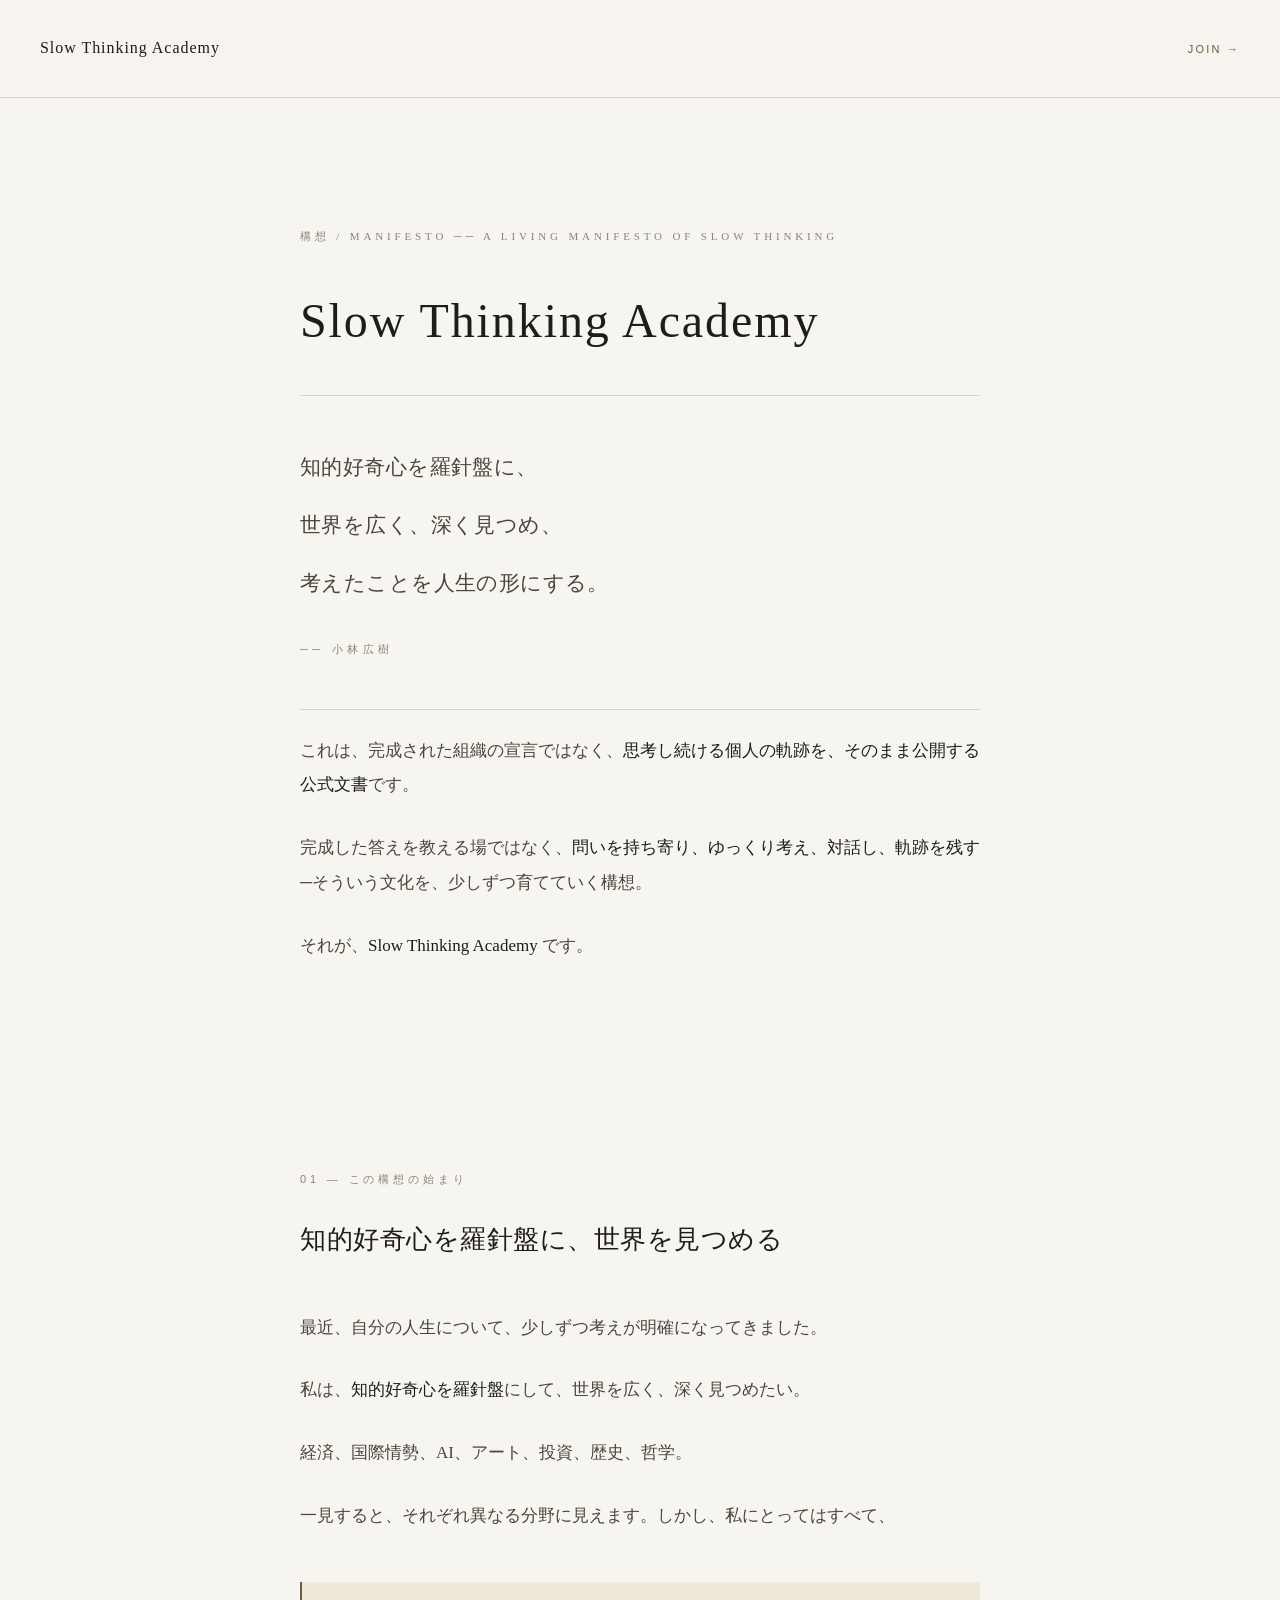
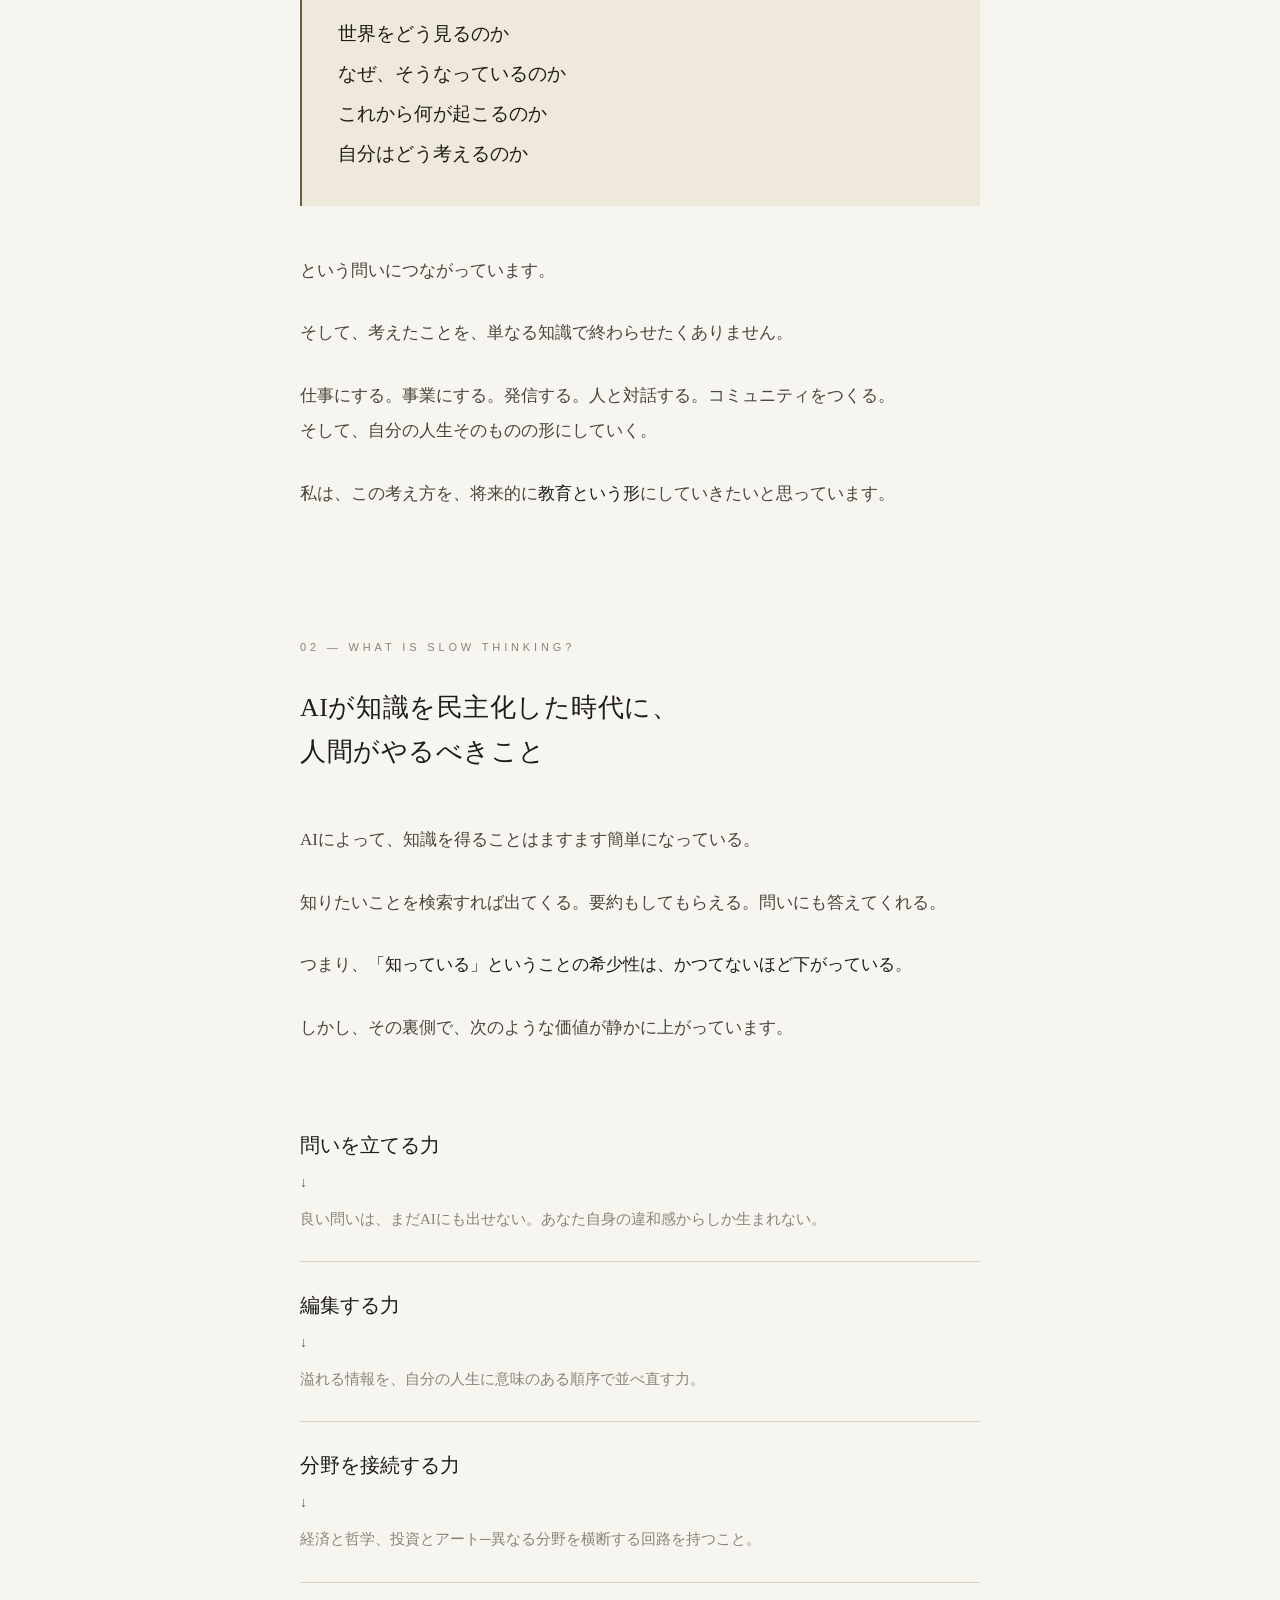
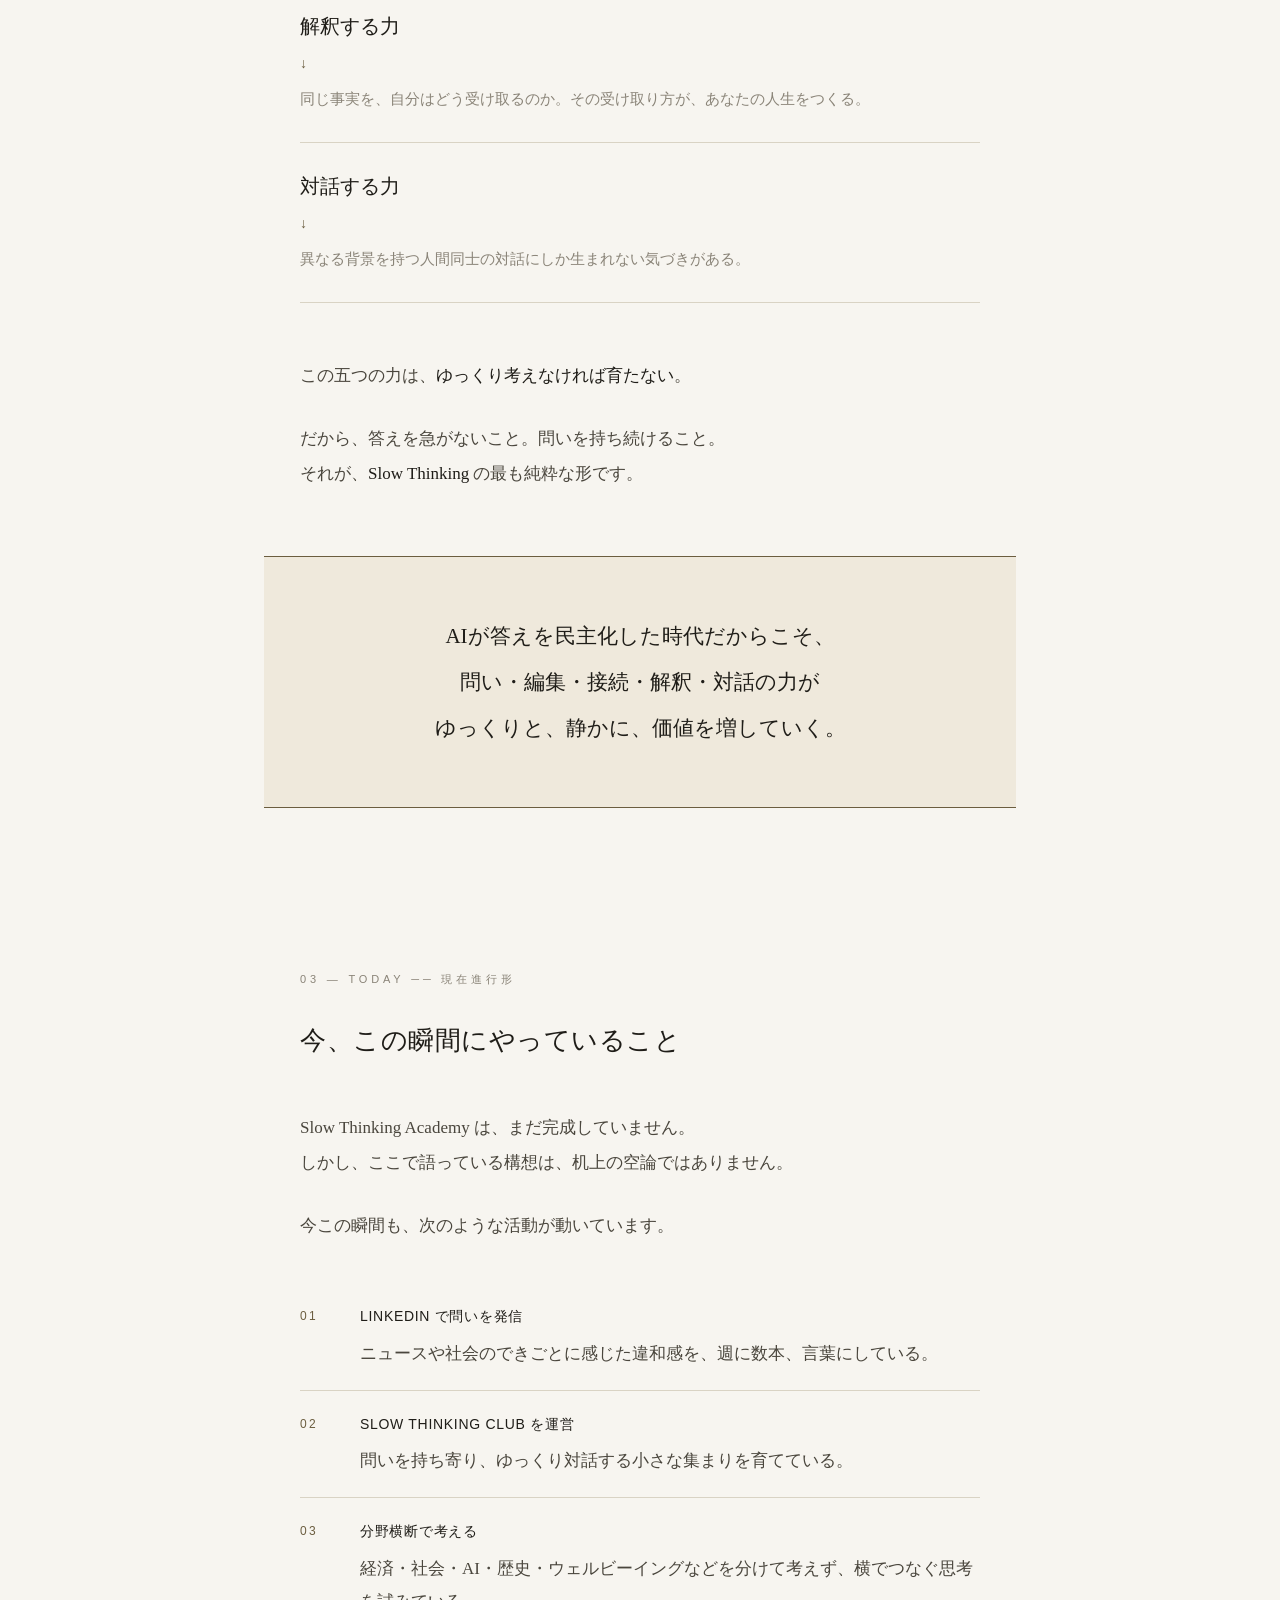
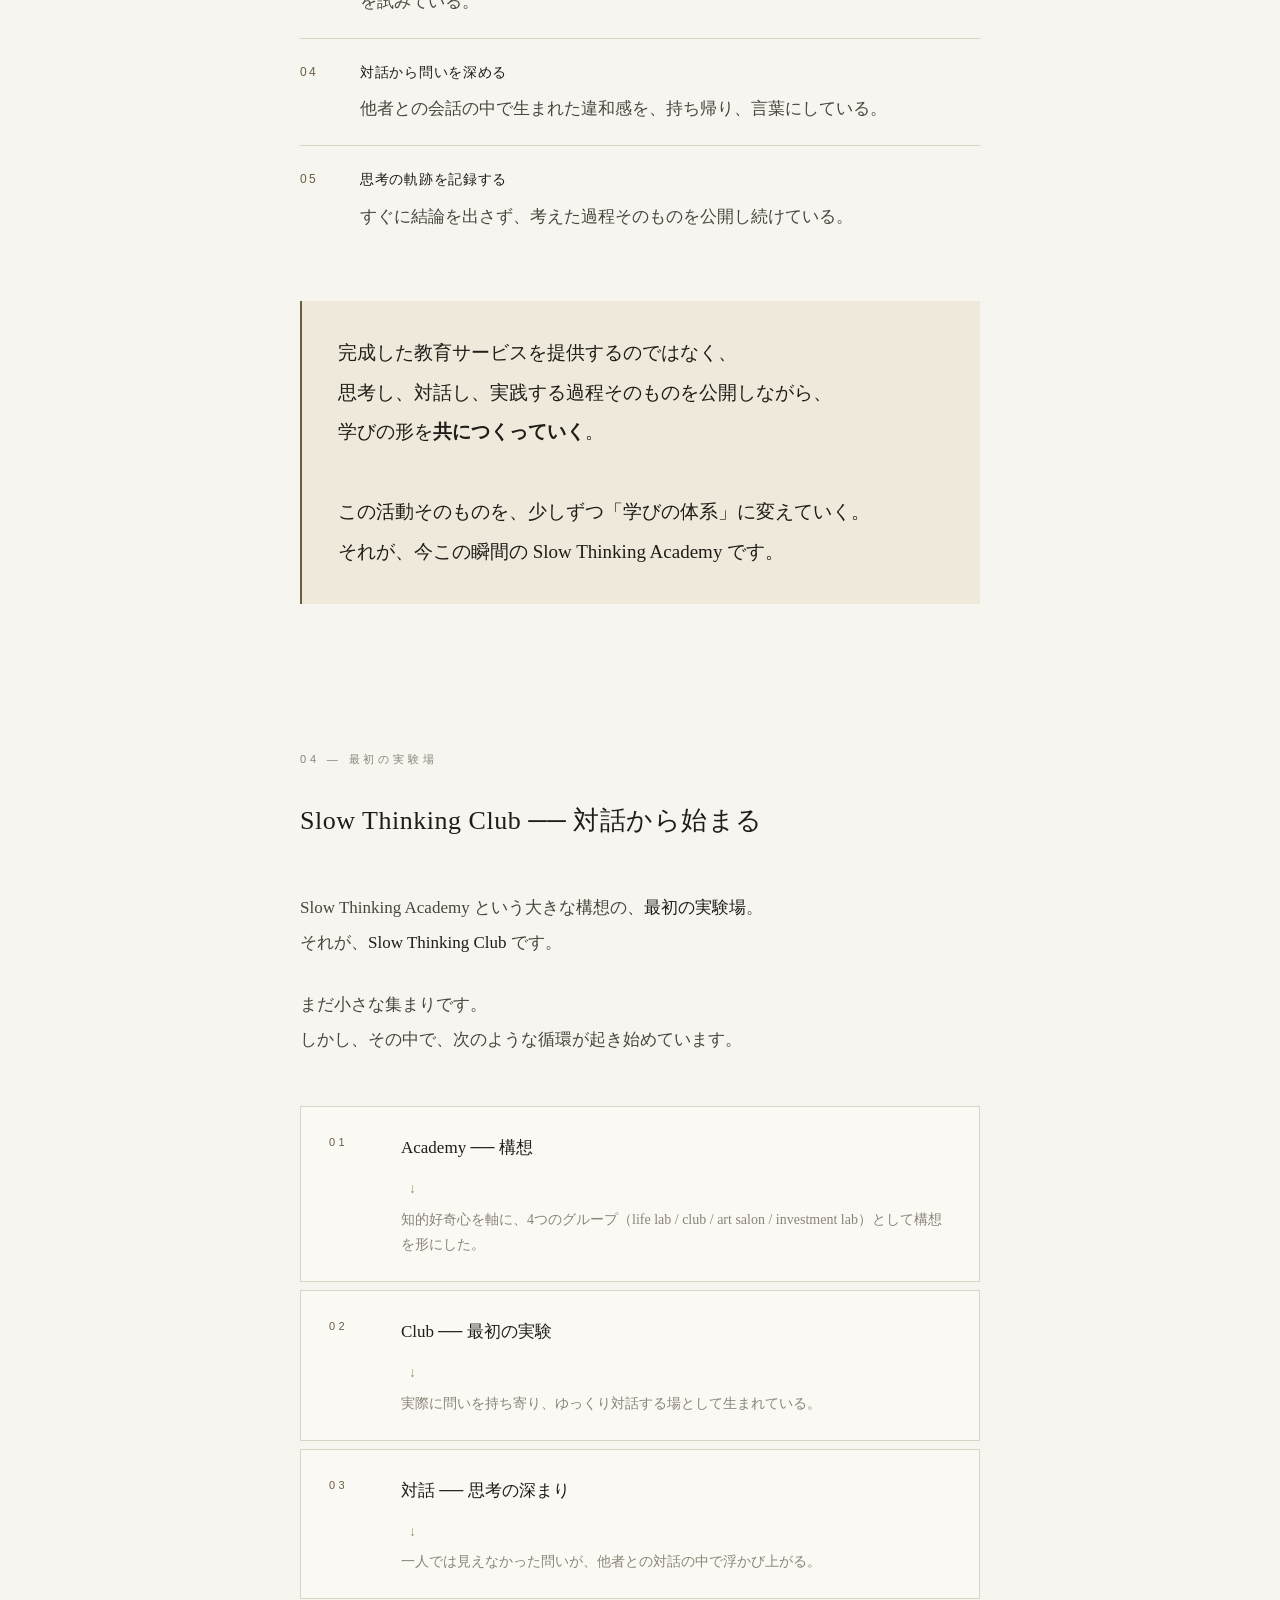
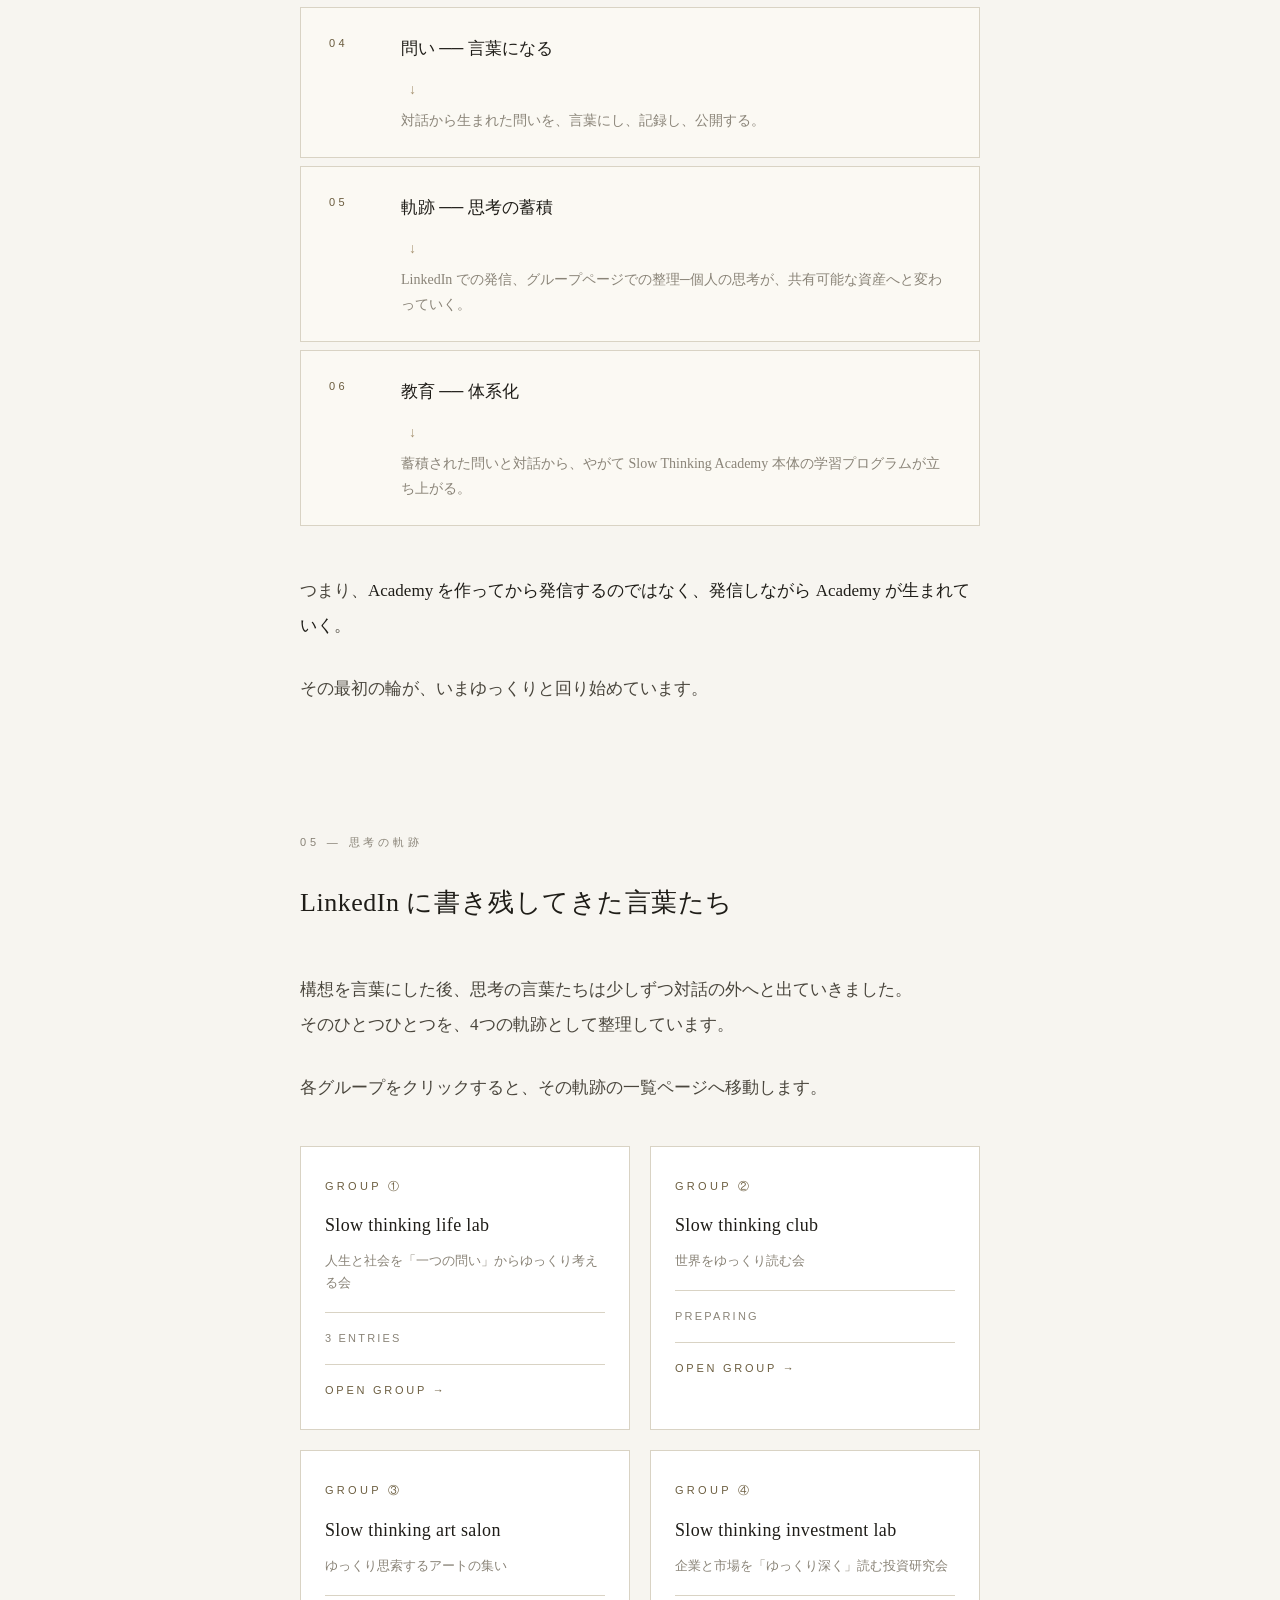
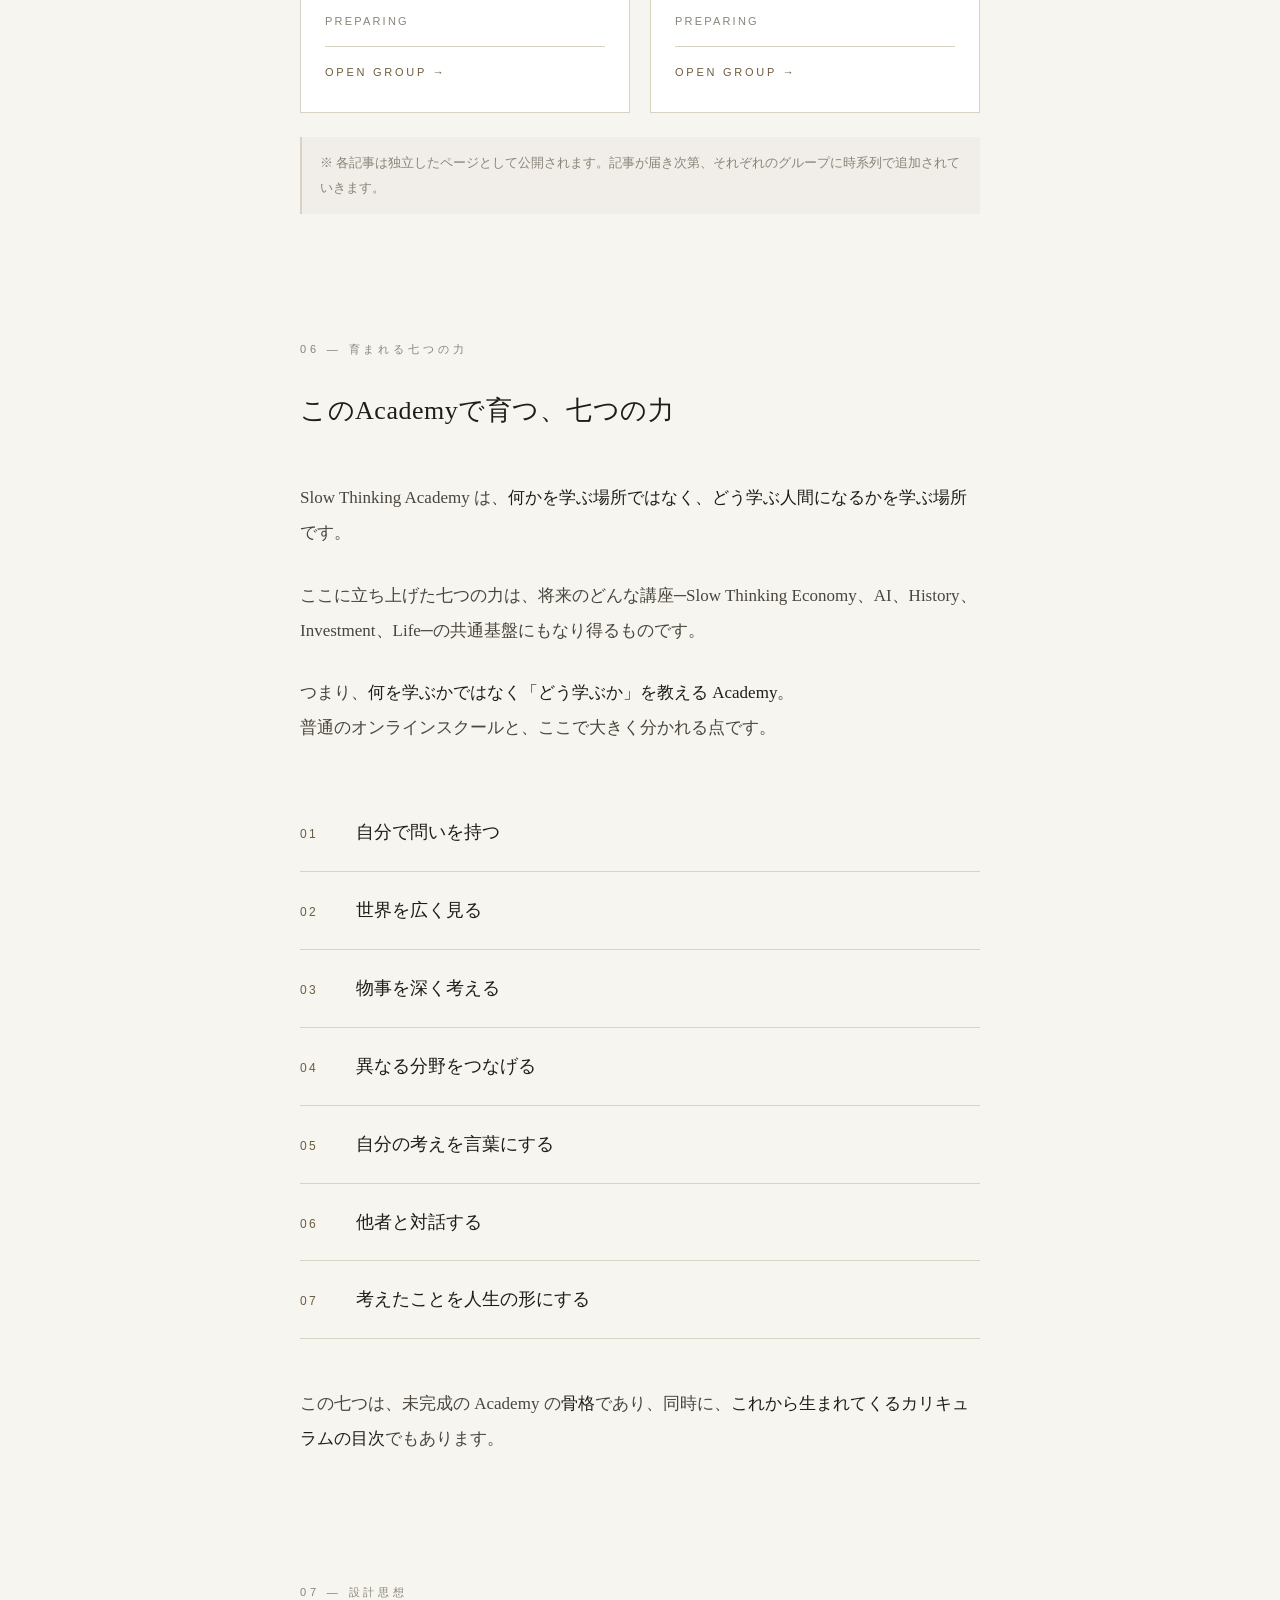
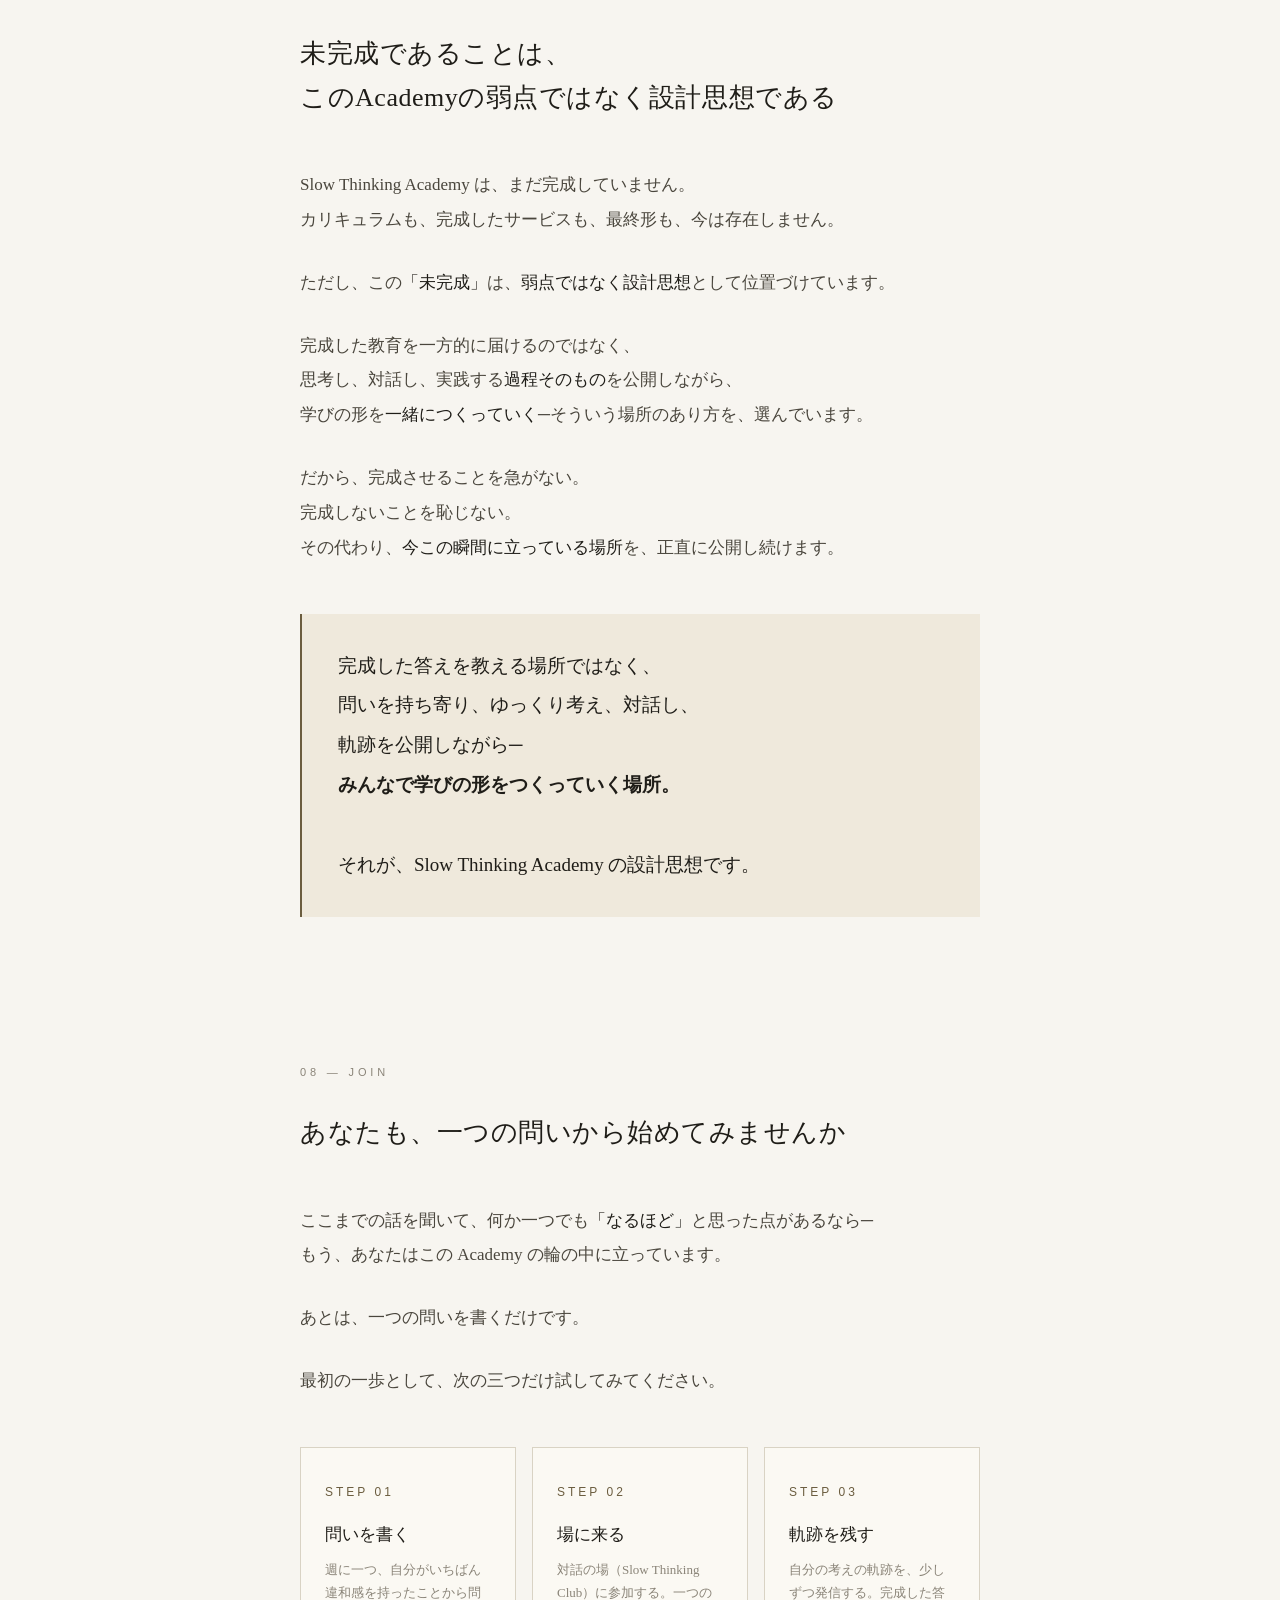
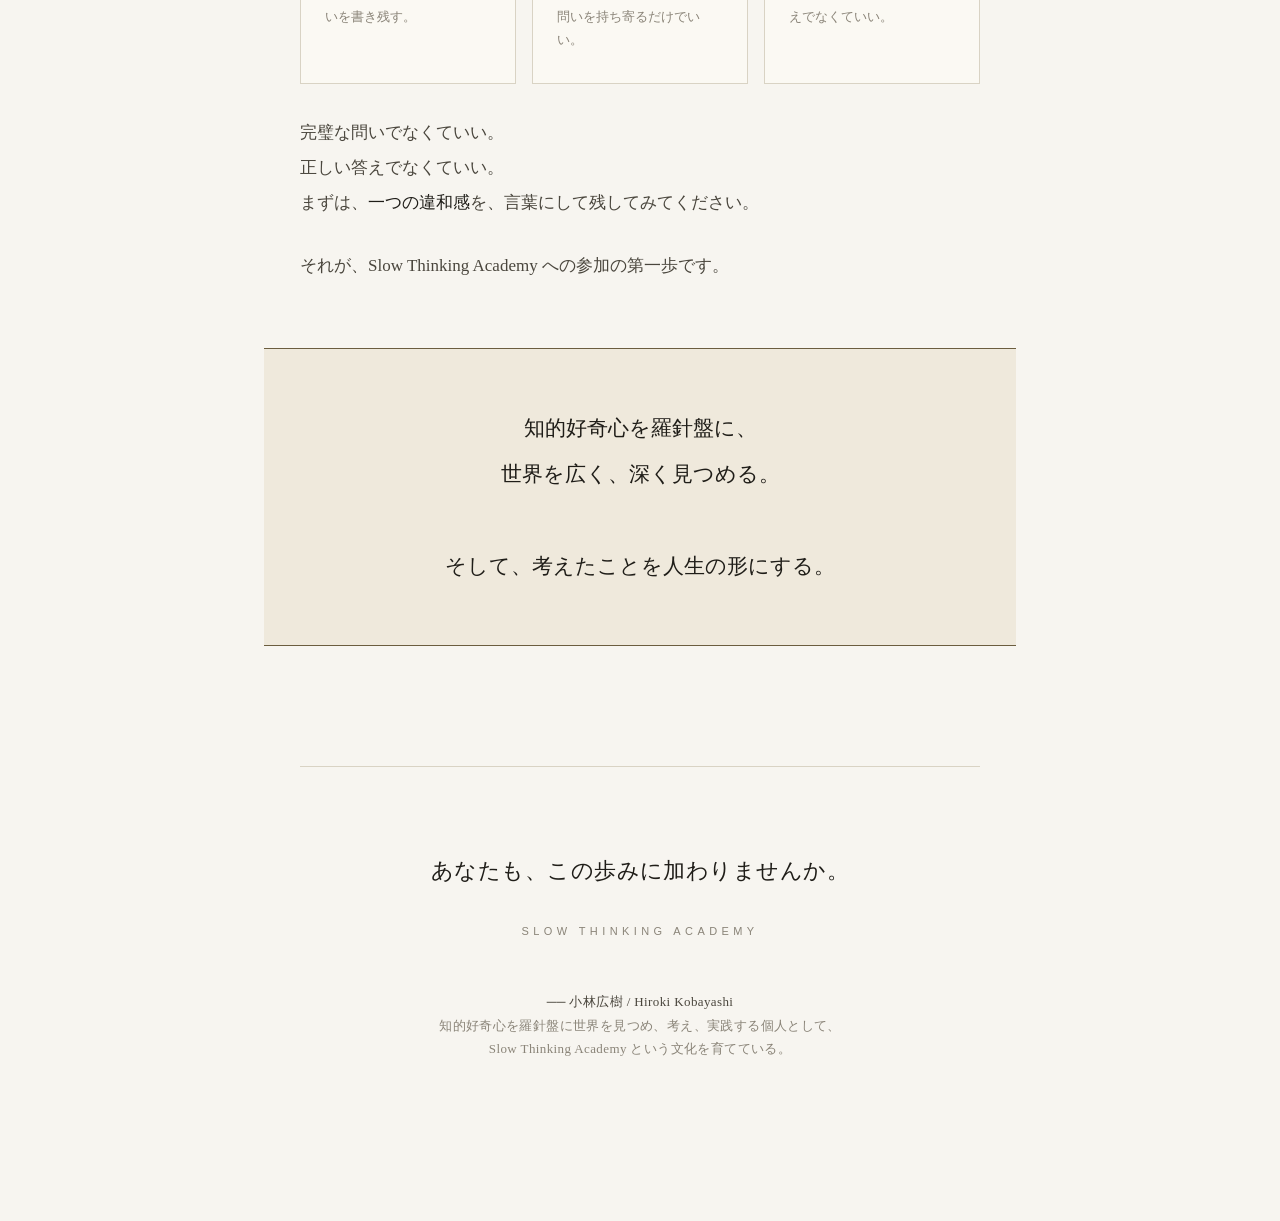
==== commit 6c099cdc: "Update index.html" ====
--- a/index.html
+++ b/index.html
@@ -299,7 +299,7 @@
         <div class="group-card-num">GROUP ①</div>
         <div class="group-card-title">Slow thinking life lab</div>
         <div class="group-card-subtitle">人生と社会を「一つの問い」からゆっくり考える会</div>
-        <div class="group-card-meta">2 ENTRIES</div>
+        <div class="group-card-meta">3 ENTRIES</div>
         <div class="group-card-link">OPEN GROUP →</div>
       </a>
       <a class="group-card" href="groups/club.html">
